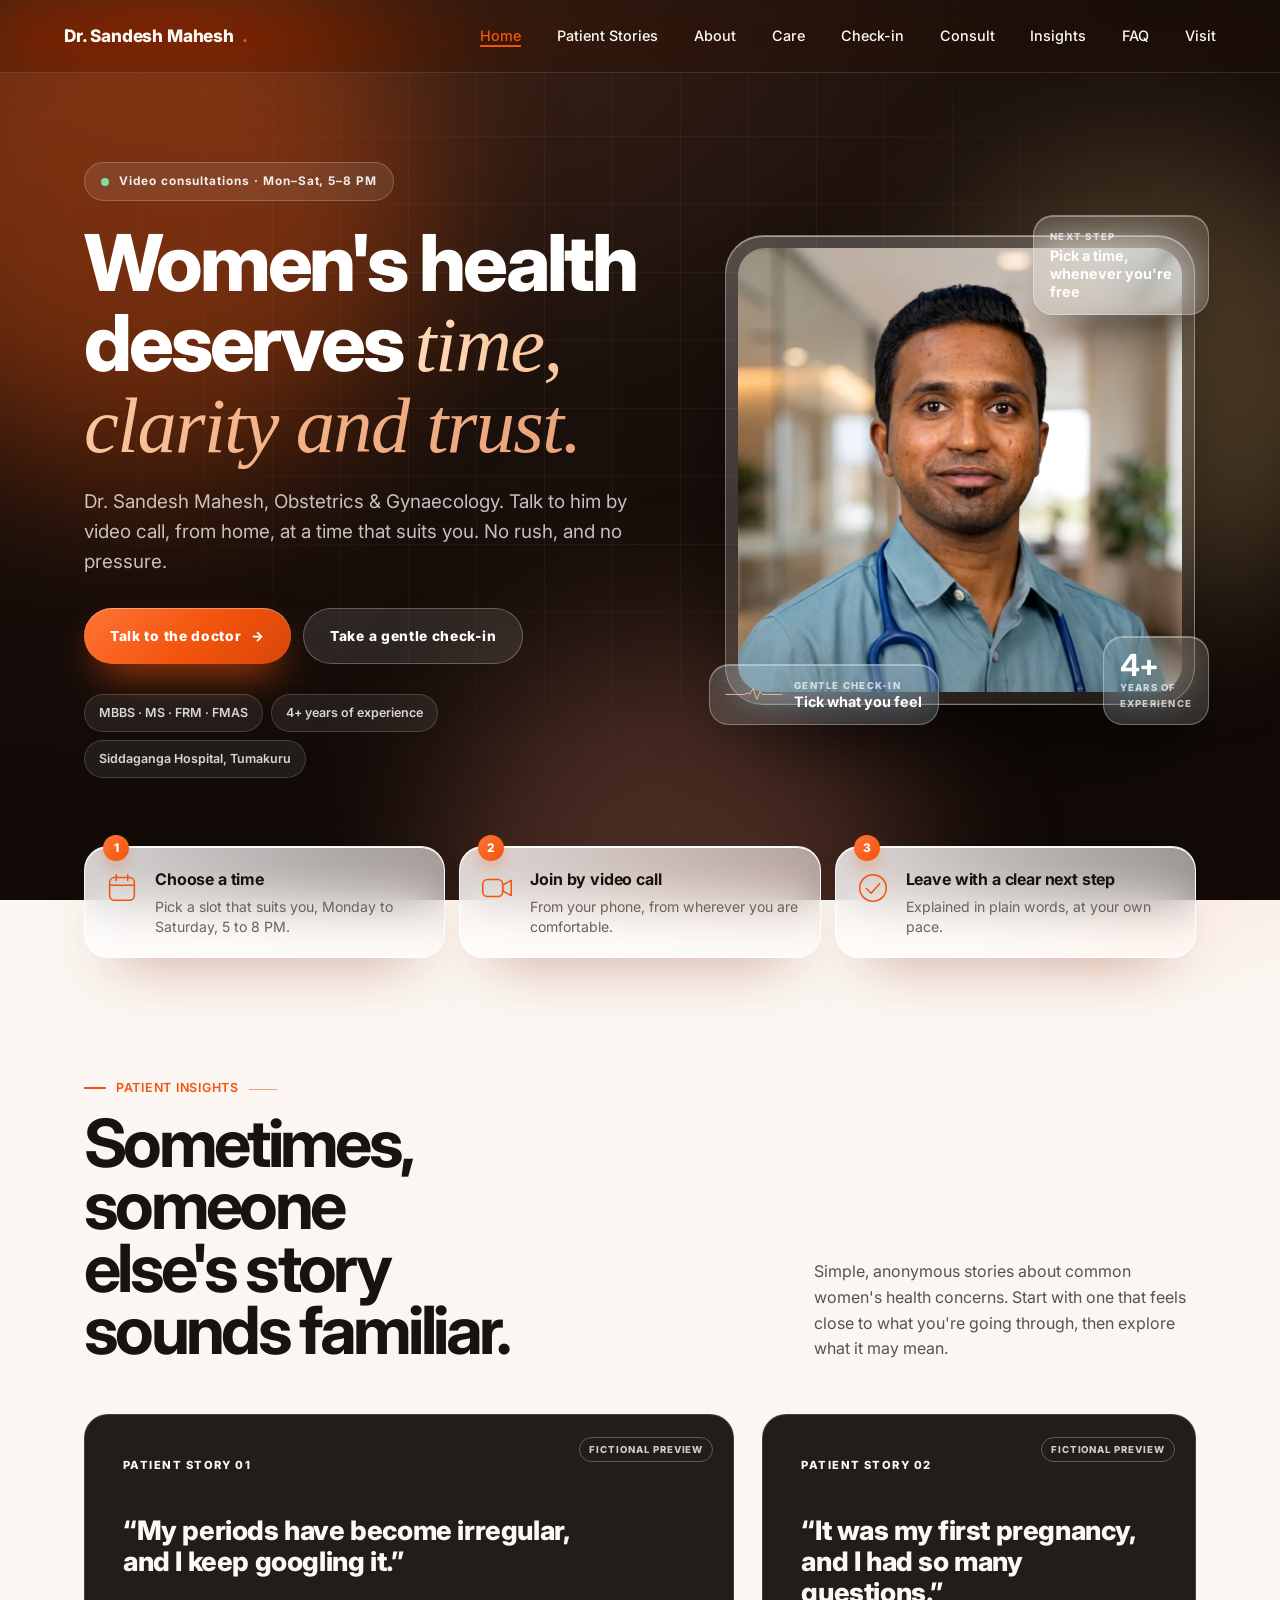
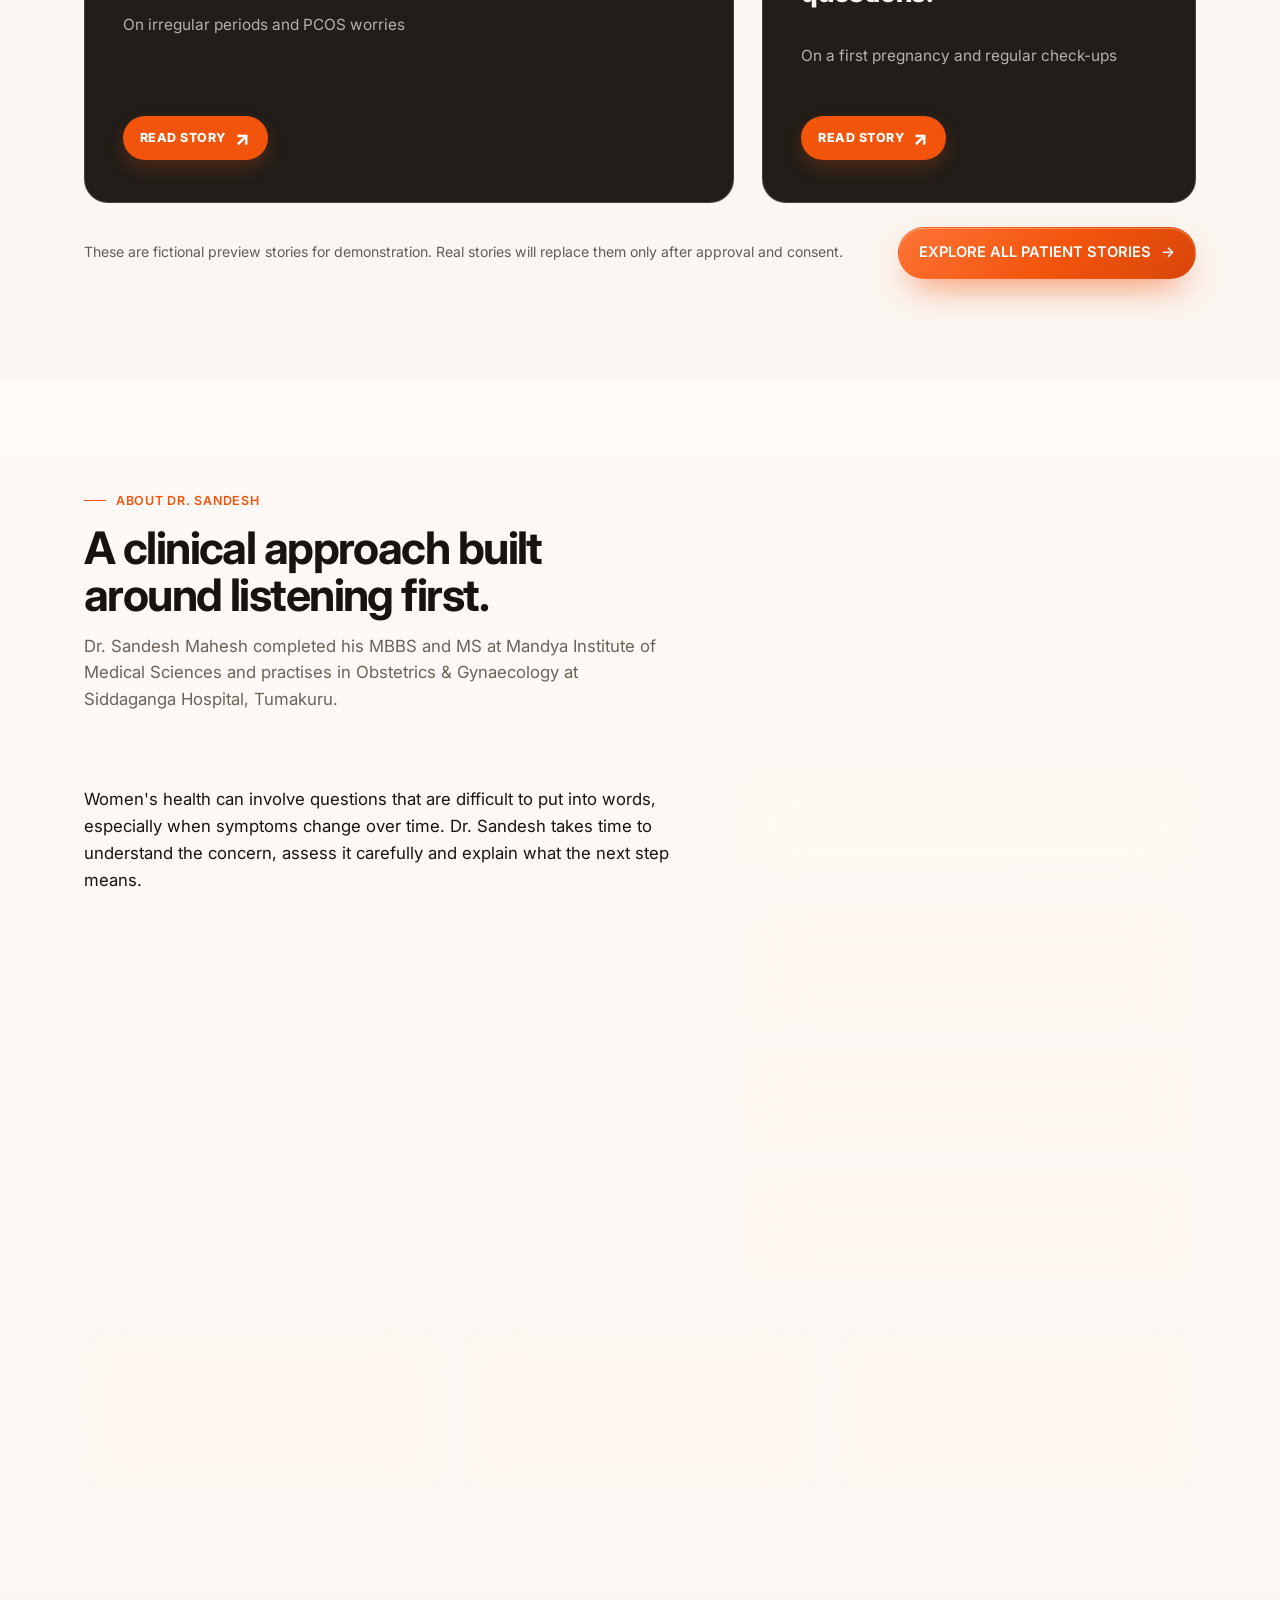
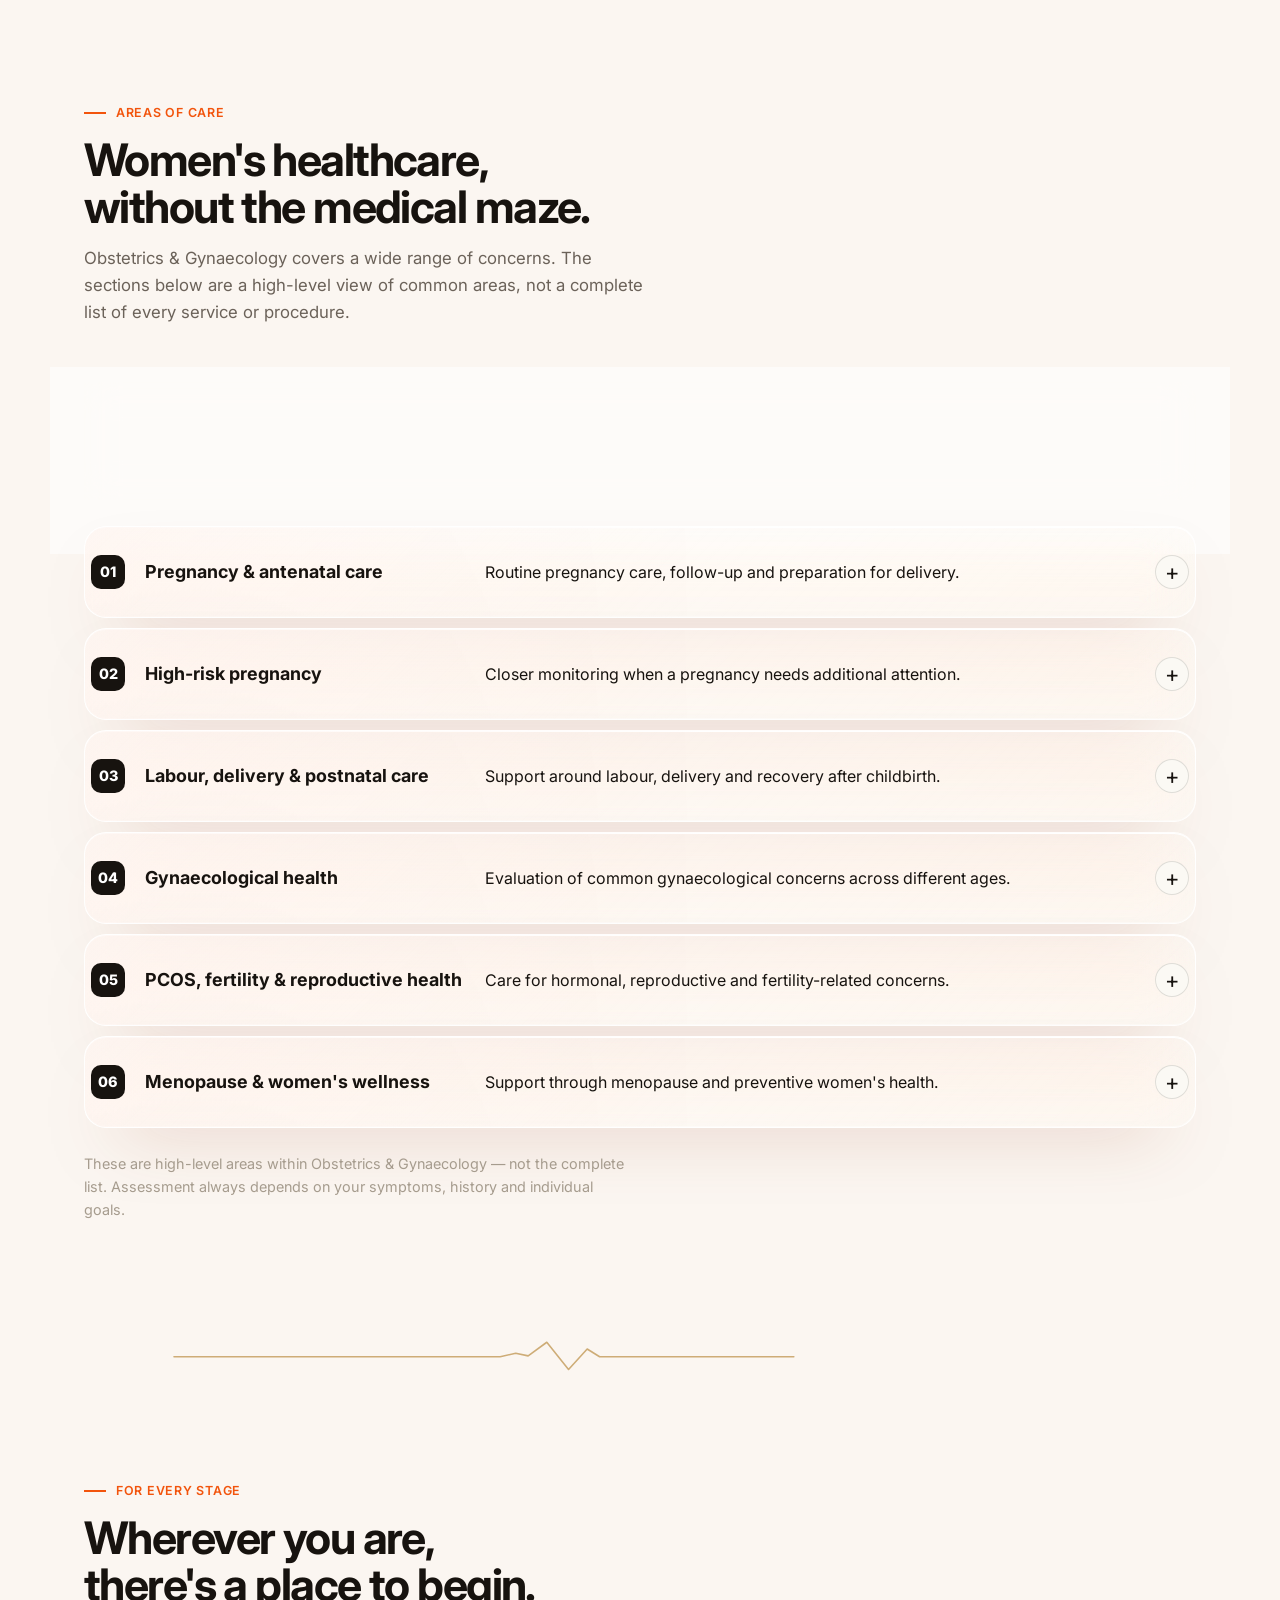
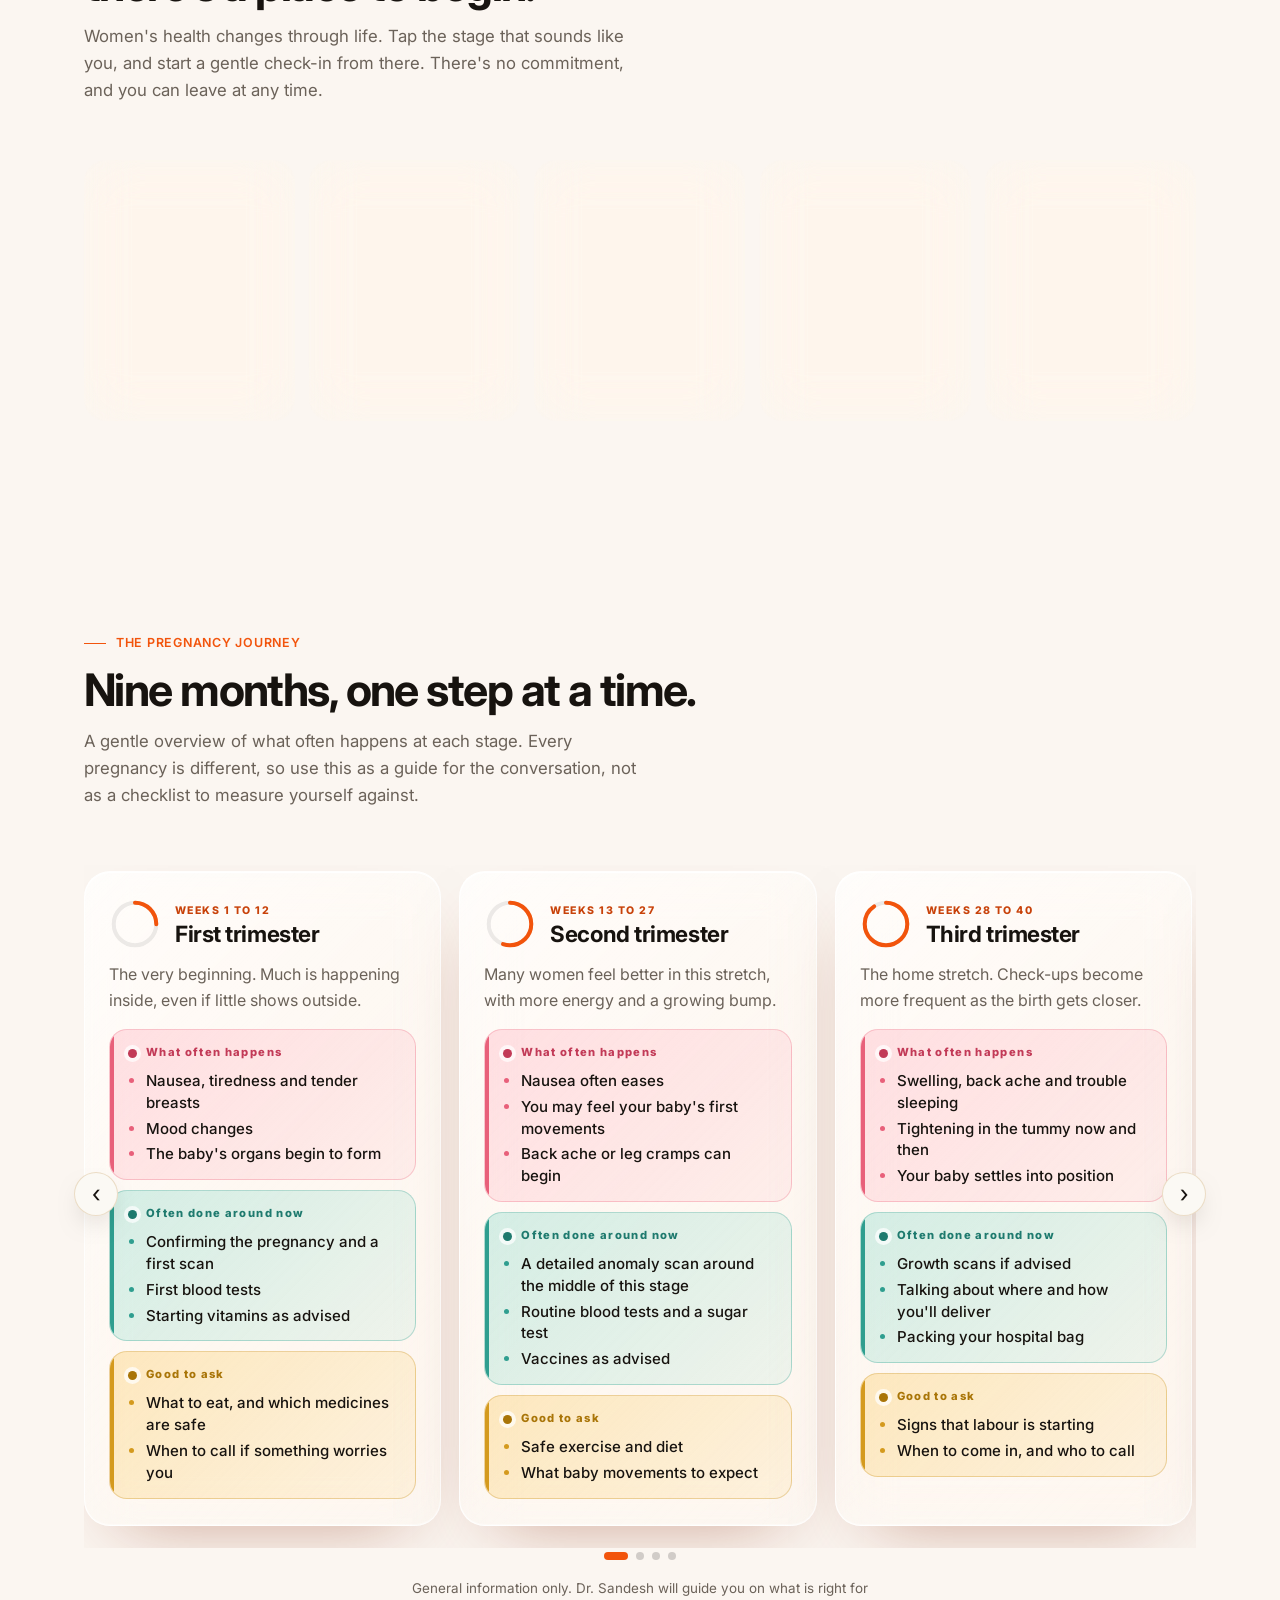
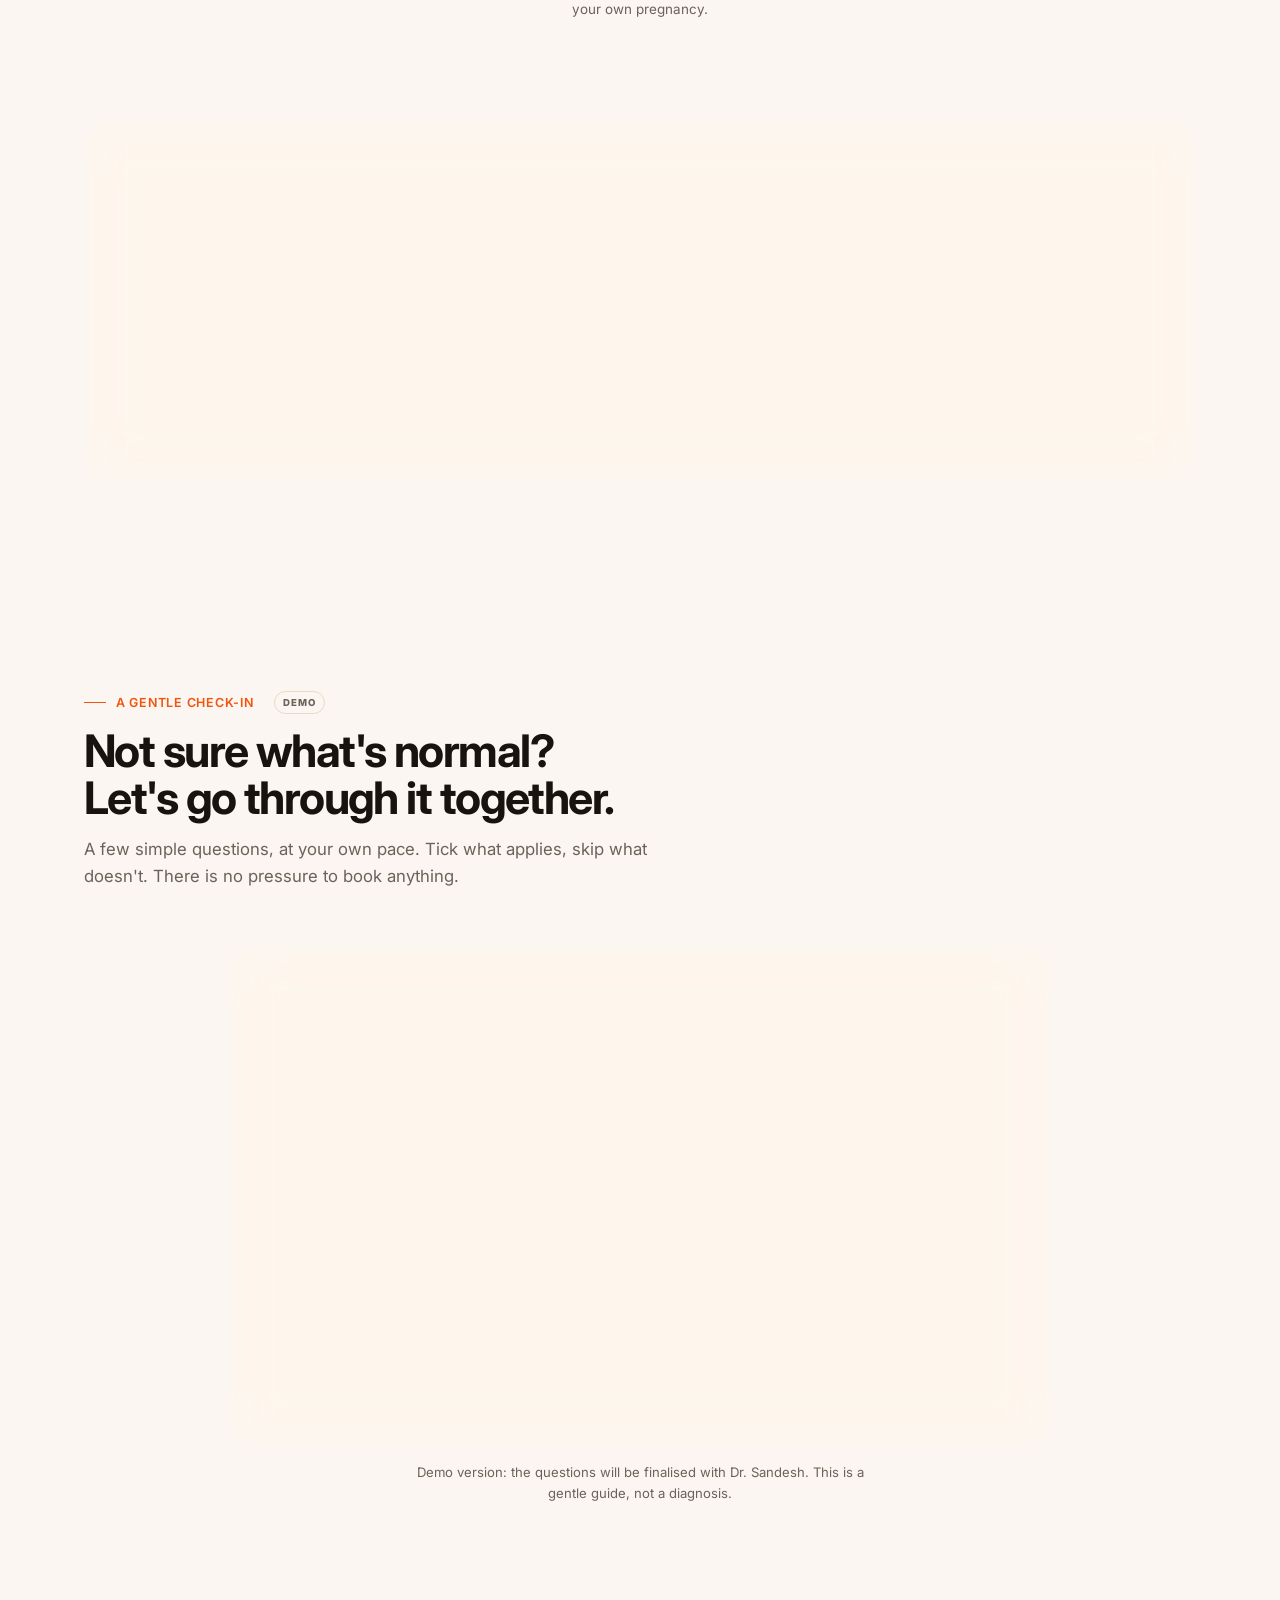
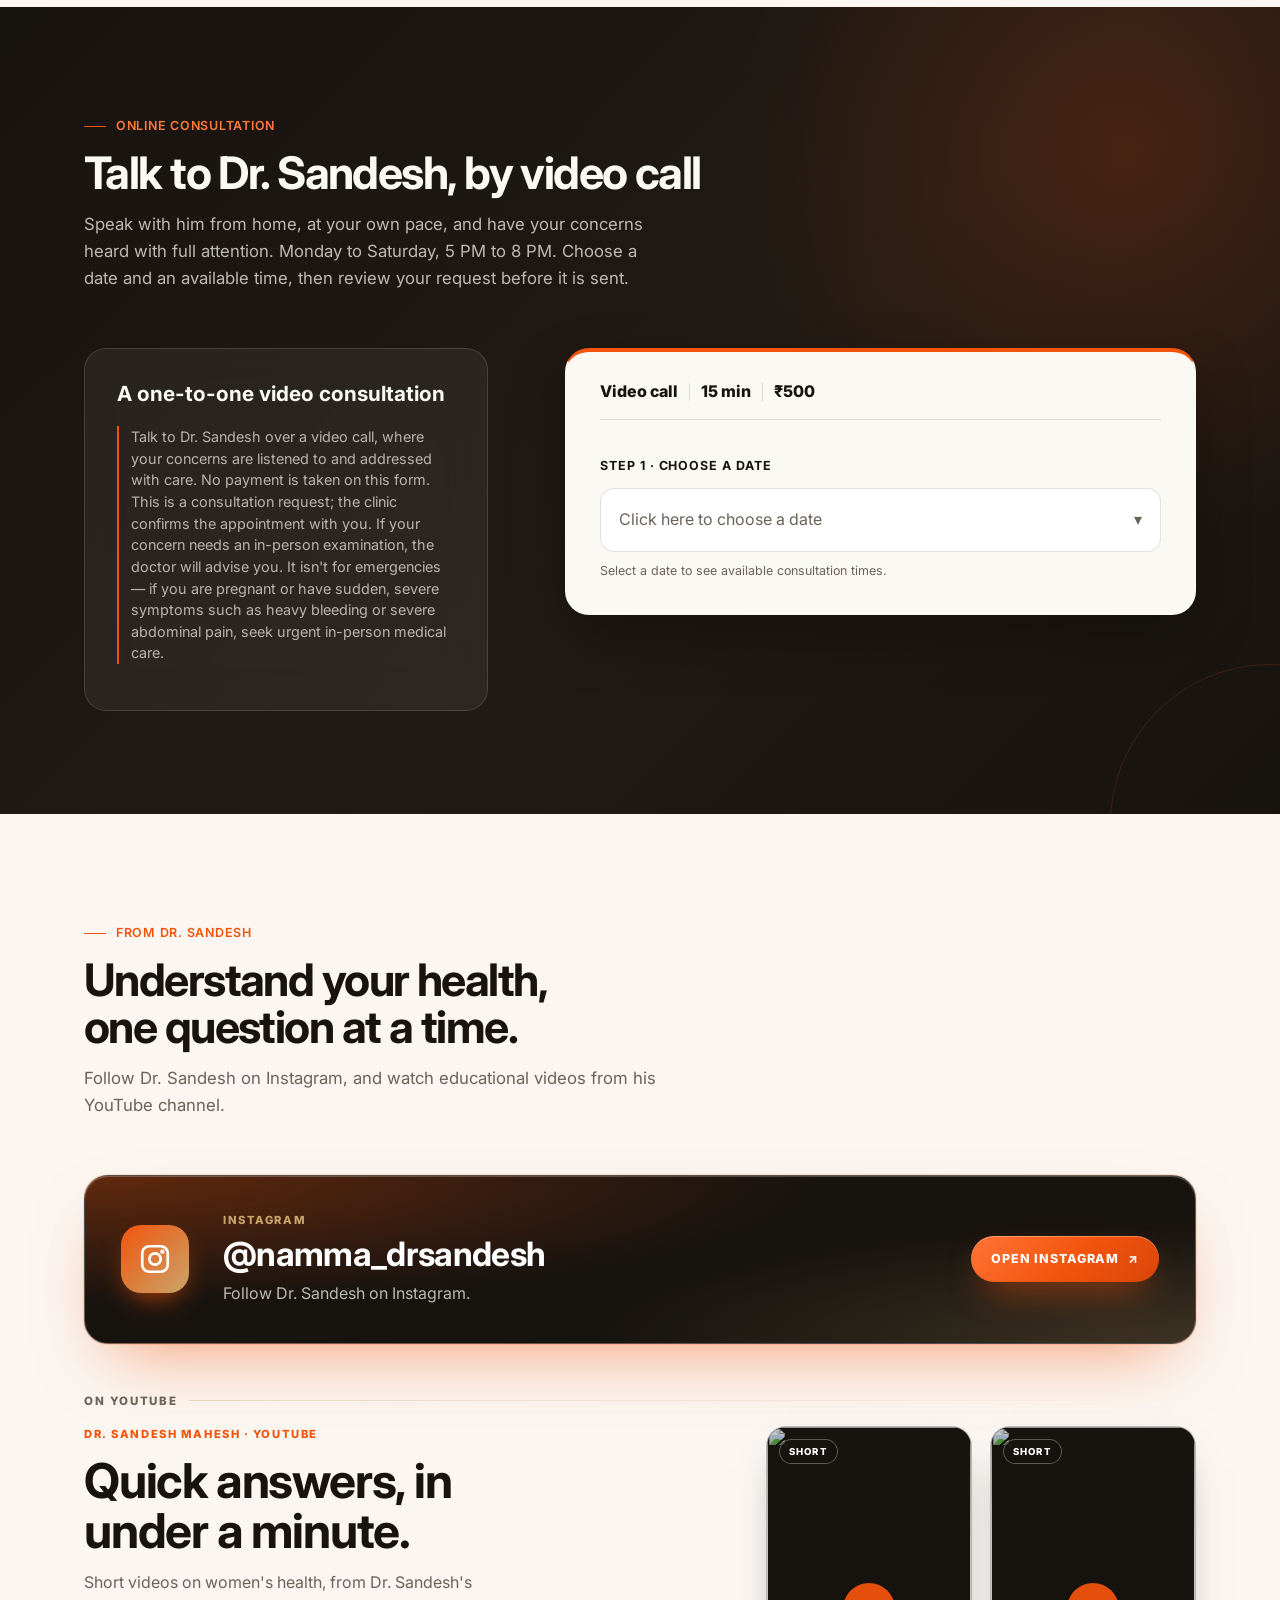
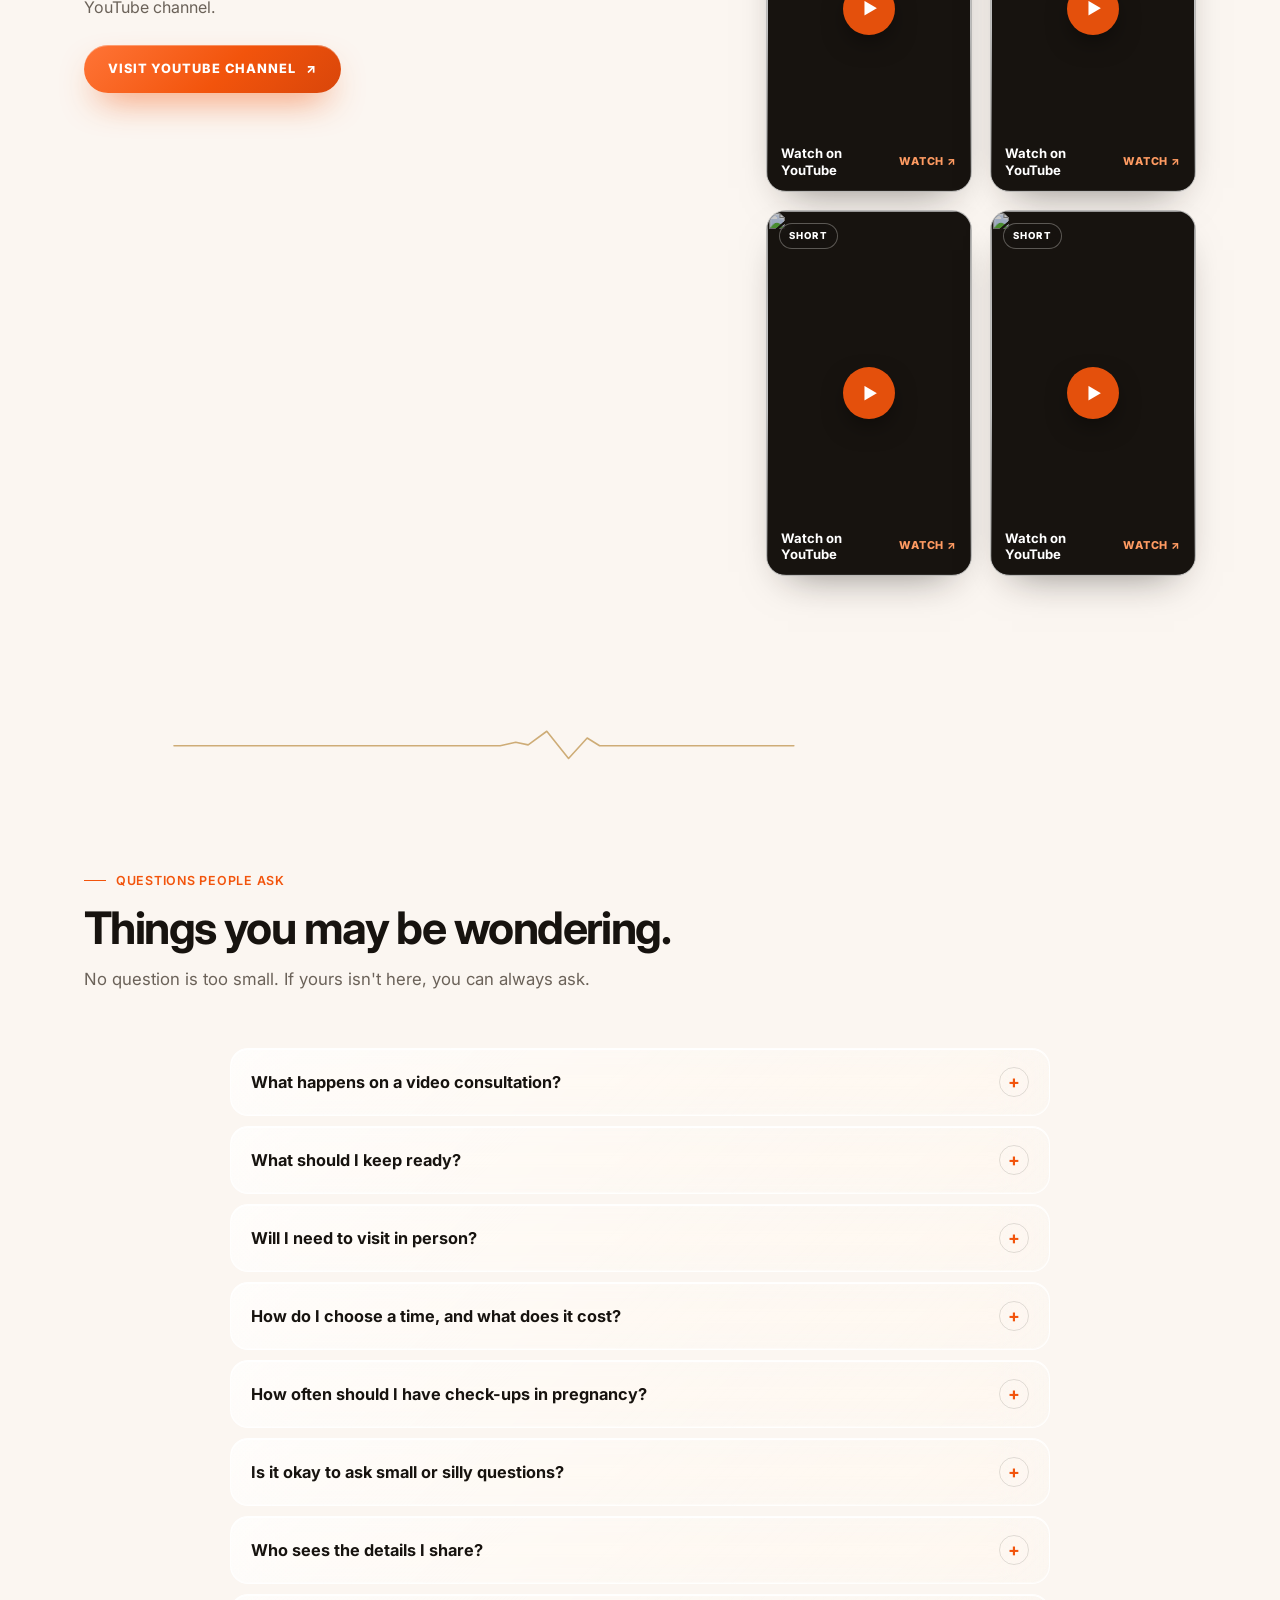
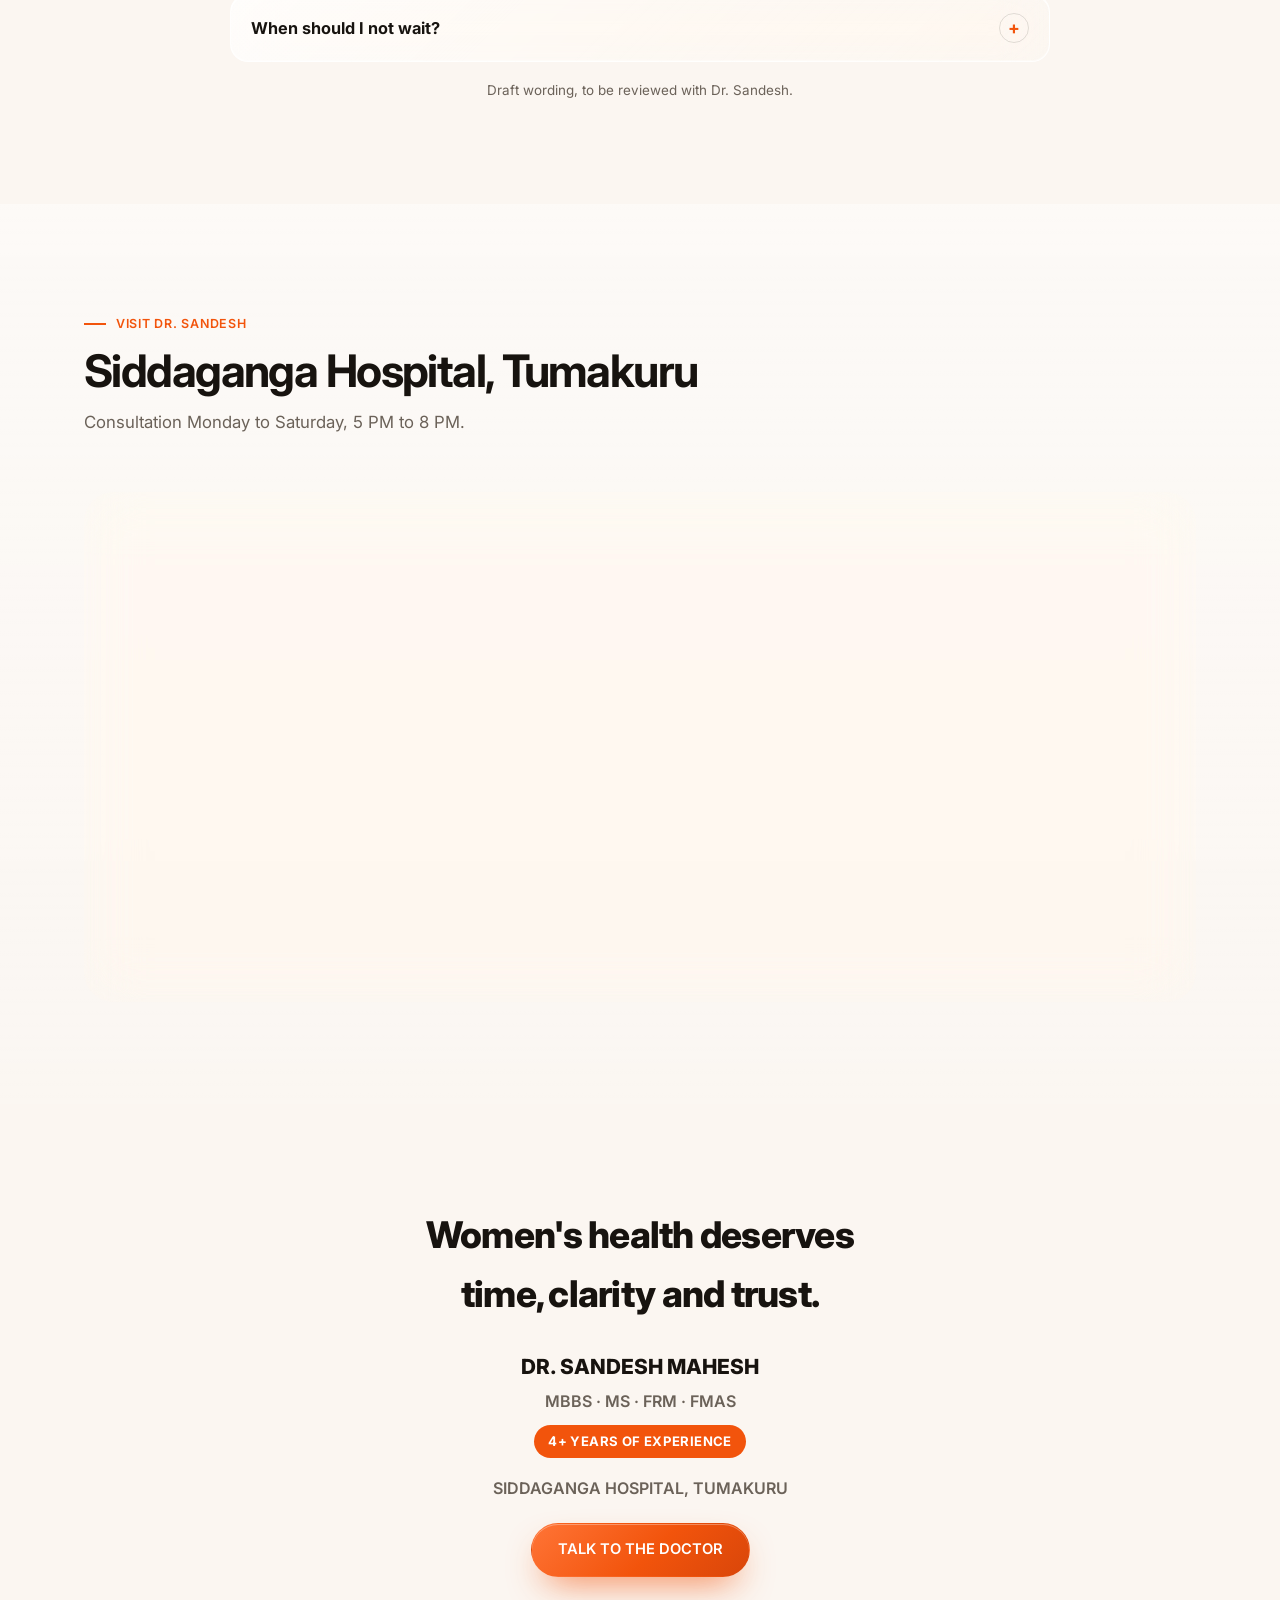
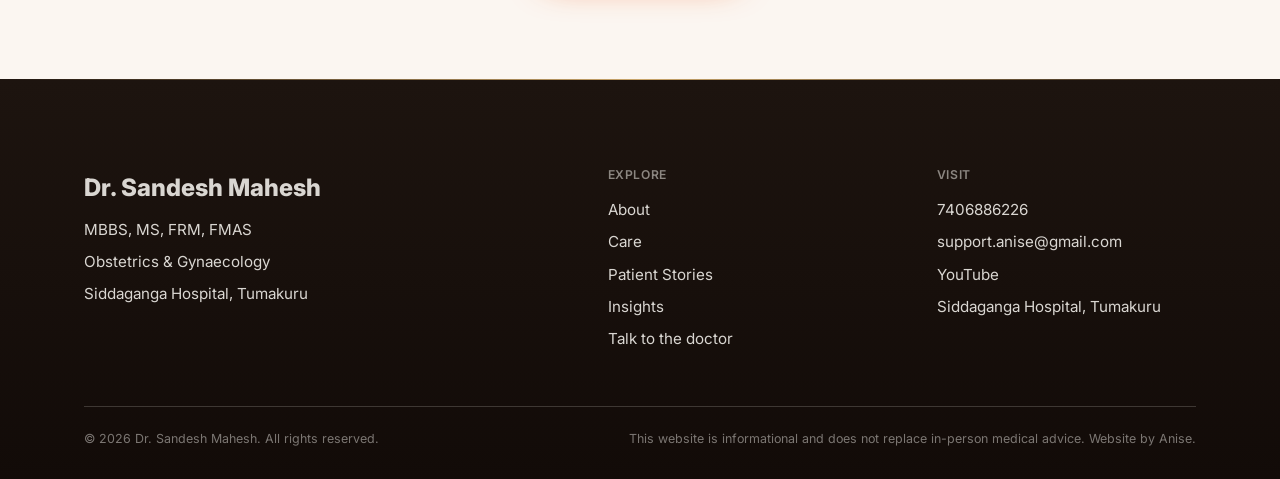
==== index.html @ 792e5ee5 "Add files via upload" ====
<!DOCTYPE html>
<html lang="en">
<head>
<meta charset="UTF-8">
<meta name="viewport" content="width=device-width, initial-scale=1, viewport-fit=cover">
<title>Dr. Sandesh Mahesh — Obstetrics &amp; Gynaecology, Siddaganga Hospital, Tumakuru</title>
<meta name="description" content="Dr. Sandesh Mahesh, MBBS, MS, FRM, FMAS, Obstetrics &amp; Gynaecology. Talk to the doctor by video call. Patient stories, areas of care, and how to request an online consultation.">
<meta name="theme-color" content="#17130F">
<link rel="icon" href="data:,">
<link rel="preconnect" href="https://fonts.googleapis.com">
<link rel="preconnect" href="https://fonts.gstatic.com" crossorigin>
<link href="https://fonts.googleapis.com/css2?family=Inter:wght@400;500;600;700;800&display=swap" rel="stylesheet">
<link rel="stylesheet" href="css/main.css">
<link rel="stylesheet" href="extra-mod/patient-insights.css">
<link rel="stylesheet" href="css/sandesh.css">
<link rel="stylesheet" href="css/checkin.css">
<link rel="stylesheet" href="css/journey.css">
<link rel="stylesheet" href="css/redesign.css">
</head>
<body class="glass">

<nav class="site-nav" id="siteNav">
  <a href="index.html" class="wordmark">Dr. Sandesh Mahesh<span class="dot">.</span></a>
  <ul class="nav-links">
    <li><a href="index.html">Home</a></li>
    <li><a href="#stories">Patient Stories</a></li>
    <li><a href="#about">About</a></li>
    <li><a href="#care">Care</a></li>
    <li><a href="#checkin">Check-in</a></li>
    <li><a href="#consult">Consult</a></li>
    <li><a href="#insights">Insights</a></li>
    <li><a href="#faq">FAQ</a></li>
    <li><a href="#visit">Visit</a></li>
  </ul>
</nav>
<nav class="mobile-nav-row" id="mobileNav" aria-label="Section navigation">
  <a href="index.html" aria-current="page">Home</a>
  <a href="#stories">Patient Stories</a>
  <a href="#about">About</a>
  <a href="#care">Care</a>
  <a href="#checkin">Check-in</a>
  <a href="#consult">Consult</a>
  <a href="#insights">Insights</a>
  <a href="#faq">FAQ</a>
  <a href="#visit">Visit</a>
</nav>

<header class="hero" id="hero">
  <div class="hero-bg" aria-hidden="true"><i class="orb o1"></i><i class="orb o2"></i><i class="orb o3"></i><span class="hero-grid"></span></div>
  <div class="container hero-inner">
    <div class="hero-copy">
      <span class="hero-pill"><i class="live" aria-hidden="true"></i>Video consultations &middot; Mon&ndash;Sat, 5&ndash;8 PM</span>
      <h1>Women's health deserves <em>time, clarity and trust.</em></h1>
      <p class="hero-sub">Dr. Sandesh Mahesh, Obstetrics &amp; Gynaecology. Talk to him by video call, from home, at a time that suits you. No rush, and no pressure.</p>
      <div class="hero-cta">
        <a class="hbtn hbtn-solid" href="#consult">Talk to the doctor <span aria-hidden="true">&rarr;</span></a>
        <a class="hbtn hbtn-glass" href="#checkin">Take a gentle check-in</a>
      </div>
      <ul class="hero-chips" aria-label="Credentials">
        <li>MBBS &middot; MS &middot; FRM &middot; FMAS</li>
        <li>4+ years of experience</li>
        <li>Siddaganga Hospital, Tumakuru</li>
      </ul>
    </div>
    <div class="hero-visual">
      
      <div class="hero-arch-wrap"><div class="hero-arch"><img src="assets/doctor/dr-sandesh.webp" data-doctor-photo alt="Dr. Sandesh Mahesh, MBBS, MS, FRM, FMAS"></div></div>
      <div class="gcard gc-a"><svg viewBox="0 0 120 30" aria-hidden="true"><path pathLength="1" d="M0 16H40l6-3 5 2 7-12 8 24 7-17 5 6H120"/></svg><div><small>GENTLE CHECK-IN</small><strong>Tick what you feel</strong></div></div>
      <div class="gcard gc-b"><small>NEXT STEP</small><strong>Pick a time, whenever you're free</strong></div>
      <div class="gcard gc-c"><strong>4+</strong><small>YEARS OF<br>EXPERIENCE</small></div>
    </div>
  </div>
</header>


<section class="steps-strip" aria-label="How a video consultation works">
  <div class="container">
    <ol class="steps-grid">
      <li class="step reveal"><span class="step-n">1</span><svg viewBox="0 0 40 40" class="step-ico" aria-hidden="true"><rect x="7" y="9" width="26" height="24" rx="5"/><path d="M7 17h26M14 6v6M26 6v6"/></svg><div><strong>Choose a time</strong><span>Pick a slot that suits you, Monday to Saturday, 5 to 8 PM.</span></div></li>
      <li class="step reveal"><span class="step-n">2</span><svg viewBox="0 0 40 40" class="step-ico" aria-hidden="true"><rect x="5" y="11" width="21" height="18" rx="5"/><path d="M26 17l9-5v16l-9-5z"/></svg><div><strong>Join by video call</strong><span>From your phone, from wherever you are comfortable.</span></div></li>
      <li class="step reveal"><span class="step-n">3</span><svg viewBox="0 0 40 40" class="step-ico" aria-hidden="true"><circle cx="20" cy="20" r="14"/><path d="M13 20.5l5 5 9-10"/></svg><div><strong>Leave with a clear next step</strong><span>Explained in plain words, at your own pace.</span></div></li>
    </ol>
  </div>
</section>

<!-- ============================================================
     PATIENT STORIES — primary website focus
     ============================================================ -->
<section class="section-pad section-stories-focus" id="stories">
  <div class="container">
    <div class="stories-focus-head reveal">
      <div>
        <span class="eyebrow">PATIENT STORIES</span>
        <h2>Sometimes, someone else's story sounds familiar.</h2>
      </div>
      <p>Simple, anonymous stories about common women's health concerns. Start with one that feels close to what you're going through, then explore what it may mean.</p>
    </div>

    <a class="stories-conversation-doorway reveal" href="stories.html" aria-label="Step into the Patient Insights conversation">
      <div class="stories-conversation-copy">
        <span class="stories-conversation-kicker">PATIENT INSIGHTS</span>
        <strong>STEP INTO THE CONVERSATION</strong>
        <p>Read one patient's experience as a conversation, not just a summary. Follow the questions, the answers, and the moment when the story starts to make sense.</p>
      </div>
      <span class="stories-conversation-action">OPEN PATIENT INSIGHTS <span aria-hidden="true">↗</span></span>
    </a>

    <div class="story-cards story-cards-focus reveal" id="homeStoryCards">
      <a class="story-card story-card-primary" href="stories.html?story=demo-1-pcos-and-irregular-periods" aria-label="Read patient story: irregular periods and PCOS worries">
        <span class="story-kicker">PATIENT STORY 01</span><span class="story-tag">FICTIONAL PREVIEW</span>
        <p class="quote">&ldquo;My periods have become irregular, and I keep googling it.&rdquo;</p>
        <p class="desc">An imaginary patient, months of late periods, and a late-night search that made it all feel bigger.</p>
        <span class="story-cta">READ STORY <span class="arrow">↗</span></span>
      </a>

      <a class="story-card story-card-secondary" href="stories.html?story=demo-2-first-pregnancy-antenatal-care" aria-label="Read patient story: first pregnancy and antenatal care">
        <span class="story-kicker">PATIENT STORY 02</span><span class="story-tag">FICTIONAL PREVIEW</span>
        <p class="quote">&ldquo;It was my first pregnancy, and I had so many questions.&rdquo;</p>
        <p class="desc">An imaginary first-time mother, a head full of questions, and how regular check-ups helped.</p>
        <span class="story-cta">READ STORY <span class="arrow">↗</span></span>
      </a>
    </div>

    <div class="stories-focus-footer reveal">
      <span id="homeStoriesNote">These are fictional preview stories for demonstration. Real stories will replace them only after approval and consent.</span>
      <a class="btn btn-primary" href="stories.html">EXPLORE ALL PATIENT STORIES <span aria-hidden="true">→</span></a>
    </div>
  </div>
</section>

<section class="section-pad section-stone" id="about">
  <div class="container">
    <div class="section-head reveal">
      <span class="eyebrow">ABOUT DR. SANDESH</span>
      <h2>A clinical approach built around listening first.</h2>
      <p>Dr. Sandesh Mahesh completed his MBBS and MS at Mandya Institute of Medical Sciences and practises in Obstetrics &amp; Gynaecology at Siddaganga Hospital, Tumakuru.</p>
    </div>
    <div class="about-grid reveal">
      <div style="max-width:620px;">
        <p style="font-size:1.05rem;">Women's health can involve questions that are difficult to put into words, especially when symptoms change over time. Dr. Sandesh takes time to understand the concern, assess it carefully and explain what the next step means.</p>
      </div>
      <div class="about-credentials">
        <div><span>QUALIFICATIONS</span><strong>MBBS · MS · FRM · FMAS</strong><small>MBBS and MS — Mandya Institute of Medical Sciences</small></div>
        <div><span>SPECIALITY</span><strong>Obstetrics &amp; Gynaecology</strong><small>Care across pregnancy, gynaecological and reproductive health concerns.</small></div>
        <div><span>CURRENT AFFILIATION</span><strong>Siddaganga Hospital, Tumakuru</strong><small>Consultation Monday–Saturday, 5 PM–8 PM.</small></div>
        <div><span>EXPERIENCE</span><strong>4+ years</strong><small>As currently stated in the supplied website content.</small></div>
      </div>
    </div>
    <div class="approach-row reveal">
      <div class="approach"><svg viewBox="0 0 40 40" aria-hidden="true"><path d="M20 33S7 25 7 15a7 7 0 0 1 13-3.5A7 7 0 0 1 33 15c0 10-13 18-13 18z"/></svg><strong>Listens carefully</strong><span>Time to say what is on your mind.</span></div>
      <div class="approach"><svg viewBox="0 0 40 40" aria-hidden="true"><circle cx="18" cy="18" r="10"/><path d="M26 26l8 8"/></svg><strong>Understands the concern</strong><span>Looks at the whole picture, not just one symptom.</span></div>
      <div class="approach"><svg viewBox="0 0 40 40" aria-hidden="true"><path d="M8 20h22M22 11l9 9-9 9"/></svg><strong>Explains the next step</strong><span>Clearly, so you know what happens next.</span></div>
    </div>
  </div>
</section>

<section class="section-pad" id="care">
  <div class="container">
    <div class="section-head reveal">
      <span class="eyebrow">AREAS OF CARE</span>
      <h2>Women's healthcare, without the medical maze.</h2>
      <p>Obstetrics &amp; Gynaecology covers a wide range of concerns. The sections below are a high-level view of common areas, not a complete list of every service or procedure.</p>
    </div>
    <div class="care-category-note reveal">
      <span>INDIVIDUAL CARE</span>
      <p>The care provided depends on each woman's symptoms, history and clinical assessment. If you're unsure whether your concern fits, you can still get in touch.</p>
    </div>
    <div class="care-accordion reveal" id="careAccordion">
      <div class="care-item"><button class="care-item-head" type="button" aria-expanded="false"><span class="n">01</span><span class="care-item-title">Pregnancy &amp; antenatal care</span><span class="care-item-desc">Routine pregnancy care, follow-up and preparation for delivery.</span><span class="care-item-icon">+</span></button><div class="care-item-body"><div class="care-item-body-inner"><ul><li>Routine antenatal care</li><li>Follow-up through pregnancy</li><li>Preparation for delivery</li></ul><div class="care-related"><div class="label">Related patient insight</div><a href="stories.html?story=demo-2-first-pregnancy-antenatal-care">&ldquo;It was my first pregnancy, and I had so many questions.&rdquo; &rarr;</a></div></div></div></div>
      <div class="care-item"><button class="care-item-head" type="button" aria-expanded="false"><span class="n">02</span><span class="care-item-title">High-risk pregnancy</span><span class="care-item-desc">Closer monitoring when a pregnancy needs additional attention.</span><span class="care-item-icon">+</span></button><div class="care-item-body"><div class="care-item-body-inner"><ul><li>Closer monitoring</li><li>Assessment according to the clinical situation</li><li>Care within hospital resources</li></ul></div></div></div>
      <div class="care-item"><button class="care-item-head" type="button" aria-expanded="false"><span class="n">03</span><span class="care-item-title">Labour, delivery &amp; postnatal care</span><span class="care-item-desc">Support around labour, delivery and recovery after childbirth.</span><span class="care-item-icon">+</span></button><div class="care-item-body"><div class="care-item-body-inner"><ul><li>Care before, during and after delivery</li><li>Decisions based on maternal and fetal wellbeing</li><li>Recovery after childbirth</li></ul></div></div></div>
      <div class="care-item"><button class="care-item-head" type="button" aria-expanded="false"><span class="n">04</span><span class="care-item-title">Gynaecological health</span><span class="care-item-desc">Evaluation of common gynaecological concerns across different ages.</span><span class="care-item-icon">+</span></button><div class="care-item-body"><div class="care-item-body-inner"><ul><li>Menstrual concerns</li><li>Pelvic symptoms</li><li>Other gynaecological conditions that need clinical assessment</li></ul></div></div></div>
      <div class="care-item"><button class="care-item-head" type="button" aria-expanded="false"><span class="n">05</span><span class="care-item-title">PCOS, fertility &amp; reproductive health</span><span class="care-item-desc">Care for hormonal, reproductive and fertility-related concerns.</span><span class="care-item-icon">+</span></button><div class="care-item-body"><div class="care-item-body-inner"><ul><li>PCOS</li><li>Fertility-related concerns</li><li>Hormonal and reproductive health</li></ul><div class="care-related"><div class="label">Related patient insight</div><a href="stories.html?story=demo-1-pcos-and-irregular-periods">&ldquo;My periods have become irregular, and I keep googling it.&rdquo; &rarr;</a></div></div></div></div>
      <div class="care-item"><button class="care-item-head" type="button" aria-expanded="false"><span class="n">06</span><span class="care-item-title">Menopause &amp; women's wellness</span><span class="care-item-desc">Support through menopause and preventive women's health.</span><span class="care-item-icon">+</span></button><div class="care-item-body"><div class="care-item-body-inner"><ul><li>Menopausal symptoms</li><li>Preventive women's health</li><li>Age-appropriate women's health concerns</li></ul></div></div></div>
    </div>
    <p class="care-footnote reveal">These are high-level areas within Obstetrics &amp; Gynaecology — not the complete list. Assessment always depends on your symptoms, history and individual goals.</p>
  </div>
</section>

<div class="heartbeat" aria-hidden="true"><svg viewBox="0 0 600 40" preserveAspectRatio="none"><path pathLength="1" d="M0 22H210l10-4 8 3 12-16 14 32 12-24 8 9H600"/></svg></div>
<section class="section-pad section-lifestage" id="stages">
  <div class="container">
    <div class="section-head reveal"><span class="eyebrow">FOR EVERY STAGE</span><h2>Wherever you are, there's a place to begin.</h2><p>Women's health changes through life. Tap the stage that sounds like you, and start a gentle check-in from there. There's no commitment, and you can leave at any time.</p></div>
    <div class="lifestage-grid reveal">
      <button type="button" class="lifestage-card" data-stage="periods_other"><svg viewBox="0 0 40 40" class="lc-ico" aria-hidden="true"><path d="M20 5c6 8 10 13 10 19a10 10 0 0 1-20 0c0-6 4-11 10-19z"/></svg><strong>Periods &amp; cycles</strong><span>Irregular, painful or heavy, or just wondering what's normal.</span><em>Start here →</em></button>
      <button type="button" class="lifestage-card" data-stage="planning"><svg viewBox="0 0 40 40" class="lc-ico" aria-hidden="true"><path d="M20 34V18"/><path d="M20 22c-8 0-11-5-11-10 7 0 11 3 11 10z"/><path d="M20 18c0-6 4-10 11-10 0 7-4 10-11 10z"/></svg><strong>Planning a baby</strong><span>Getting ready, or trying for a while.</span><em>Start here →</em></button>
      <button type="button" class="lifestage-card" data-stage="pregnancy"><svg viewBox="0 0 40 40" class="lc-ico" aria-hidden="true"><path d="M20 33S7 25 7 15a7 7 0 0 1 13-3.5A7 7 0 0 1 33 15c0 10-13 18-13 18z"/></svg><strong>Pregnancy</strong><span>From the first weeks to the last.</span><em>Start here →</em></button>
      <button type="button" class="lifestage-card" data-stage="after_birth"><svg viewBox="0 0 40 40" class="lc-ico" aria-hidden="true"><circle cx="20" cy="21" r="13"/><circle cx="15.5" cy="19" r=".9" fill="currentColor"/><circle cx="24.5" cy="19" r=".9" fill="currentColor"/><path d="M15.5 25.5c3 3 6 3 9 0"/><path d="M18 8c1.5-3 5-3 6 0"/></svg><strong>After the baby</strong><span>Recovery, feeding, sleep and how you're feeling.</span><em>Start here →</em></button>
      <button type="button" class="lifestage-card" data-stage="periods_other"><svg viewBox="0 0 40 40" class="lc-ico" aria-hidden="true"><circle cx="20" cy="20" r="6"/><path d="M20 5v5M20 30v5M5 20h5M30 20h5M9.5 9.5l3.5 3.5M27 27l3.5 3.5M30.5 9.5L27 13M13 27l-3.5 3.5"/></svg><strong>Menopause &amp; beyond</strong><span>Hot flushes, sleep, mood and changes at this stage.</span><em>Start here →</em></button>
    </div>
  </div>
</section>

<section class="section-pad section-journey" id="journey">
  <div class="container">
    <div class="section-head reveal"><span class="eyebrow">THE PREGNANCY JOURNEY</span><h2>Nine months, one step at a time.</h2><p>A gentle overview of what often happens at each stage. Every pregnancy is different, so use this as a guide for the conversation, not as a checklist to measure yourself against.</p></div>
    <div class="journey-wrap reveal">
      <button type="button" class="journey-arrow journey-prev" aria-label="Previous stage">‹</button>
      <div class="journey-track" id="journeyTrack" tabindex="0" aria-label="Pregnancy stages, swipe sideways">
        <article class="journey-card"><div class="jc-top"><svg viewBox="0 0 44 44" class="jc-ring" aria-hidden="true"><circle cx="22" cy="22" r="18" class="jc-ring-bg"/><circle cx="22" cy="22" r="18" class="jc-ring-fg" style="--p:25"/></svg><div><small>WEEKS 1 TO 12</small><h3>First trimester</h3></div></div>
          <p class="jc-lead">The very beginning. Much is happening inside, even if little shows outside.</p>
          <div class="jc-block jc-happens"><b>What often happens</b><ul><li>Nausea, tiredness and tender breasts</li><li>Mood changes</li><li>The baby's organs begin to form</li></ul></div>
          <div class="jc-block jc-done"><b>Often done around now</b><ul><li>Confirming the pregnancy and a first scan</li><li>First blood tests</li><li>Starting vitamins as advised</li></ul></div>
          <div class="jc-block jc-ask"><b>Good to ask</b><ul><li>What to eat, and which medicines are safe</li><li>When to call if something worries you</li></ul></div></article>
        <article class="journey-card"><div class="jc-top"><svg viewBox="0 0 44 44" class="jc-ring" aria-hidden="true"><circle cx="22" cy="22" r="18" class="jc-ring-bg"/><circle cx="22" cy="22" r="18" class="jc-ring-fg" style="--p:55"/></svg><div><small>WEEKS 13 TO 27</small><h3>Second trimester</h3></div></div>
          <p class="jc-lead">Many women feel better in this stretch, with more energy and a growing bump.</p>
          <div class="jc-block jc-happens"><b>What often happens</b><ul><li>Nausea often eases</li><li>You may feel your baby's first movements</li><li>Back ache or leg cramps can begin</li></ul></div>
          <div class="jc-block jc-done"><b>Often done around now</b><ul><li>A detailed anomaly scan around the middle of this stage</li><li>Routine blood tests and a sugar test</li><li>Vaccines as advised</li></ul></div>
          <div class="jc-block jc-ask"><b>Good to ask</b><ul><li>Safe exercise and diet</li><li>What baby movements to expect</li></ul></div></article>
        <article class="journey-card"><div class="jc-top"><svg viewBox="0 0 44 44" class="jc-ring" aria-hidden="true"><circle cx="22" cy="22" r="18" class="jc-ring-bg"/><circle cx="22" cy="22" r="18" class="jc-ring-fg" style="--p:90"/></svg><div><small>WEEKS 28 TO 40</small><h3>Third trimester</h3></div></div>
          <p class="jc-lead">The home stretch. Check-ups become more frequent as the birth gets closer.</p>
          <div class="jc-block jc-happens"><b>What often happens</b><ul><li>Swelling, back ache and trouble sleeping</li><li>Tightening in the tummy now and then</li><li>Your baby settles into position</li></ul></div>
          <div class="jc-block jc-done"><b>Often done around now</b><ul><li>Growth scans if advised</li><li>Talking about where and how you'll deliver</li><li>Packing your hospital bag</li></ul></div>
          <div class="jc-block jc-ask"><b>Good to ask</b><ul><li>Signs that labour is starting</li><li>When to come in, and who to call</li></ul></div></article>
        <article class="journey-card"><div class="jc-top"><svg viewBox="0 0 44 44" class="jc-ring" aria-hidden="true"><circle cx="22" cy="22" r="18" class="jc-ring-bg"/><circle cx="22" cy="22" r="18" class="jc-ring-fg" style="--p:100"/></svg><div><small>THE FIRST WEEKS</small><h3>After the birth</h3></div></div>
          <p class="jc-lead">A tender time of recovery, feeding and very little sleep. Looking after you matters too.</p>
          <div class="jc-block jc-happens"><b>What often happens</b><ul><li>Tiredness and gradual healing</li><li>Feeding takes practice</li><li>Mood can swing, and that is common</li></ul></div>
          <div class="jc-block jc-done"><b>Often done around now</b><ul><li>A check-up for you in the first weeks</li><li>Baby's own check-ups and vaccines</li></ul></div>
          <div class="jc-block jc-ask"><b>Good to ask</b><ul><li>Feeding, rest and recovery</li><li>How you're feeling, in yourself</li></ul></div></article>
      </div>
      <button type="button" class="journey-arrow journey-next" aria-label="Next stage">›</button>
    </div>
    <div class="journey-dots" id="journeyDots" aria-hidden="true"></div>
    <p class="journey-foot reveal">General information only. Dr. Sandesh will guide you on what is right for your own pregnancy.</p>
  </div>
</section>

<section class="section-pad section-duedate" id="duedate">
  <div class="container">
    <div class="duedate-card reveal">
      <div class="duedate-copy"><span class="eyebrow">DUE DATE CALCULATOR</span><h2>When might your baby arrive?</h2><p>Enter the first day of your last period for a gentle estimate. It is only an estimate, and a scan will confirm your dates.</p></div>
      <form class="duedate-form" id="duedateForm" novalidate>
        <label>First day of your last period<input id="ddLmp" type="date"></label>
        <label>Usual length of your cycle<select id="ddCycle"><option value="26">26 days</option><option value="27">27 days</option><option value="28" selected>28 days (most common)</option><option value="29">29 days</option><option value="30">30 days</option><option value="32">32 days</option><option value="35">35 days</option></select></label>
        <button type="submit" class="dd-btn">Work out my date</button>
        <div class="dd-result" id="ddResult" aria-live="polite"></div>
      </form>
    </div>
  </div>
</section>

<section class="section-pad section-checkin" id="checkin">
  <div class="container">
    <div class="section-head reveal"><span class="eyebrow">A GENTLE CHECK-IN <span class="ci-demo">DEMO</span></span><h2>Not sure what's normal? Let's go through it together.</h2><p>A few simple questions, at your own pace. Tick what applies, skip what doesn't. There is no pressure to book anything.</p></div>
    <div class="ci-card reveal" id="checkinApp"></div>
    <p class="ci-foot">Demo version: the questions will be finalised with Dr. Sandesh. This is a gentle guide, not a diagnosis.</p>
  </div>
</section>

<section class="section-pad section-stone" id="consult">
  <div class="container">
    <div class="section-head reveal"><span class="eyebrow">ONLINE CONSULTATION</span><h2>Talk to Dr. Sandesh, by video call</h2><p>Speak with him from home, at your own pace, and have your concerns heard with full attention. Monday to Saturday, 5 PM to 8 PM. Choose a date and an available time, then review your request before it is sent.</p></div>
    <div class="consult-panel reveal"><div class="booking-widget-wrap"><div class="booking-meta" aria-label="Consultation fee and duration"><span>Video call</span><i></i><span>15 min</span><i></i><span>&#8377;500</span></div><div class="booking-widget" id="bookingWidget"></div></div><div class="consult-summary"><div class="consult-summary-row">A one-to-one video consultation</div><p class="consult-note">Talk to Dr. Sandesh over a video call, where your concerns are listened to and addressed with care. No payment is taken on this form. This is a consultation request; the clinic confirms the appointment with you. If your concern needs an in-person examination, the doctor will advise you. It isn't for emergencies &mdash; if you are pregnant or have sudden, severe symptoms such as heavy bleeding or severe abdominal pain, seek urgent in-person medical care.</p></div></div>
  </div>
</section>

<section class="section-pad" id="insights">
  <div class="container">
    <div class="section-head reveal"><span class="eyebrow">FROM DR. SANDESH</span><h2>Understand your health, one question at a time.</h2><p>Follow Dr. Sandesh on Instagram, and watch educational videos from his YouTube channel.</p></div>

    <div class="social-block reveal">
      <a class="instagram-card" id="instagramCard" href="#" target="_blank" rel="noopener" hidden aria-label="Open Dr. Sandesh on Instagram">
        <span class="instagram-badge" aria-hidden="true"><svg viewBox="0 0 24 24"><rect x="3" y="3" width="18" height="18" rx="5"/><circle cx="12" cy="12" r="4"/><circle cx="17.2" cy="6.8" r=".6" fill="#fff"/></svg></span>
        <span class="instagram-copy"><small>INSTAGRAM</small><strong id="instagramHandleText">@instagram</strong><p>Follow Dr. Sandesh on Instagram.</p></span>
        <span class="instagram-go">OPEN INSTAGRAM <span aria-hidden="true">↗</span></span>
      </a>
    </div>

    <div class="social-block reveal">
      <div class="social-label">ON YOUTUBE</div>
      <div id="youtubeGrid" class="youtube-grid"><div class="video-empty"><span>EDUCATIONAL VIDEOS</span><strong>Loading videos…</strong></div></div>
    </div>
  </div>
</section>

<div class="heartbeat" aria-hidden="true"><svg viewBox="0 0 600 40" preserveAspectRatio="none"><path pathLength="1" d="M0 22H210l10-4 8 3 12-16 14 32 12-24 8 9H600"/></svg></div>
<section class="section-pad section-faq" id="faq">
  <div class="container">
    <div class="section-head reveal"><span class="eyebrow">QUESTIONS PEOPLE ASK</span><h2>Things you may be wondering.</h2><p>No question is too small. If yours isn't here, you can always ask.</p></div>
    <div class="faq-list reveal">
      <details class="faq-item"><summary>What happens on a video consultation?</summary><div class="faq-body"><ol><li><b>Pick a time</b> that suits you, between 5 and 8 PM, Monday to Saturday.</li><li><b>Join the call</b> from your phone, from wherever you are comfortable.</li><li><b>Leave with a clear next step</b>, explained in plain words.</li></ol></div></details>
      <details class="faq-item"><summary>What should I keep ready?</summary><div class="faq-body"><ul><li>The date your last period started</li><li>Any scan or test reports you have</li><li>A list of medicines or vitamins you take</li><li>Your questions, written down so you don't forget</li></ul></div></details>
      <details class="faq-item"><summary>Will I need to visit in person?</summary><div class="faq-body"><p>Many concerns can be talked through on a video call. If something needs an in-person examination or tests, the doctor will advise you on the next step.</p></div></details>
      <details class="faq-item"><summary>How do I choose a time, and what does it cost?</summary><div class="faq-body"><p>Choose a date and an available time in the consultation section. It is listed as a 15-minute consultation for ₹500. No payment is taken on the form, and the clinic confirms your appointment with you.</p></div></details>
      <details class="faq-item"><summary>How often should I have check-ups in pregnancy?</summary><div class="faq-body"><p>A usual pattern is about once a month in the first six months, every two weeks from about 28 weeks, and weekly in the last month. Your doctor will set the exact pattern for you.</p></div></details>
      <details class="faq-item"><summary>Is it okay to ask small or silly questions?</summary><div class="faq-body"><p>Yes, always. Small questions are often the ones that bring the most peace of mind.</p></div></details>
      <details class="faq-item"><summary>Who sees the details I share?</summary><div class="faq-body"><p>What you share in the check-in or the booking form is used only so the clinic can get back to you. It is meant to be seen by Dr. Sandesh's team, and not by other visitors.</p></div></details>
      <details class="faq-item"><summary>When should I not wait?</summary><div class="faq-body"><p>Heavy bleeding, severe pain, fluid leaking, a baby moving much less than usual, a severe headache with blurred vision, fits, fainting, chest pain or trouble breathing need urgent in-person care. Please go to the nearest hospital or call your doctor straight away.</p></div></details>
    </div>
    <p class="journey-foot reveal">Draft wording, to be reviewed with Dr. Sandesh.</p>
  </div>
</section>

<section class="section-pad section-stone" id="visit">
  <div class="container"><div class="section-head reveal"><span class="eyebrow">VISIT DR. SANDESH</span><h2>Siddaganga Hospital, Tumakuru</h2><p>Consultation Monday to Saturday, 5 PM to 8 PM.</p></div><div class="contact-panel reveal"><div><div class="contact-detail"><div class="label">Doctor</div><div class="value">Dr. Sandesh Mahesh, MBBS, MS, FRM, FMAS</div></div><div class="contact-detail"><div class="label">Experience</div><div class="value">4+ years</div></div><div class="contact-detail"><div class="label">Hospital</div><div class="value">Siddaganga Hospital, Tumakuru</div></div><div class="contact-detail"><div class="label">Phone</div><div class="value"><a href="tel:+917406886226">7406886226</a></div></div><div class="contact-actions"><a class="btn btn-primary" href="#consult">TALK TO THE DOCTOR</a><a class="btn btn-outline" href="tel:+917406886226">CALL</a><a class="btn btn-outline" href="https://www.google.com/maps/search/?api=1&amp;query=Siddaganga%20Hospital%20Tumakuru" target="_blank" rel="noopener"><svg class="btn-icon" viewBox="0 0 24 24" aria-hidden="true"><path d="M12 21s7-6.16 7-12A7 7 0 1 0 5 9c0 5.84 7 12 7 12Zm0-9.25A2.75 2.75 0 1 1 12 6.25a2.75 2.75 0 0 1 0 5.5Z"/></svg>GET DIRECTIONS</a></div></div><div class="contact-map-note location-card"><span class="location-card-kicker">LOCATION</span><h3>Siddaganga Hospital</h3><p>Tumakuru, Karnataka</p><p class="callout" style="margin-top:18px;">Not ready to visit? You can start with a video consultation from home. If you are pregnant or have sudden, severe symptoms, seek immediate medical attention.</p></div></div></div>
</section>

<section class="section-pad" style="text-align:center;"><div class="container"><p class="reveal" style="font-family:var(--font-display); font-weight:800; letter-spacing:-0.02em; font-size:clamp(1.5rem,3.6vw,2.3rem); max-width:20ch; margin:0 auto 26px;">Women's health deserves time, clarity and trust.</p><div class="reveal"><div style="font-family:var(--font-display); font-weight:800; font-size:1.3rem;">DR. SANDESH MAHESH</div><div style="color:var(--text-dim); font-weight:600; margin-top:6px;">MBBS &middot; MS &middot; FRM &middot; FMAS</div><span class="exp-badge" style="margin-top:10px;">4+ YEARS OF EXPERIENCE</span><div style="color:var(--text-dim); font-weight:600;">SIDDAGANGA HOSPITAL, TUMAKURU</div><div style="margin-top:22px;"><a class="btn btn-primary" href="#consult">TALK TO THE DOCTOR</a></div></div></div></section>

<footer class="site-footer"><div class="container"><div class="footer-grid"><div><p class="foot-word">Dr. Sandesh Mahesh</p><p>MBBS, MS, FRM, FMAS</p><p>Obstetrics &amp; Gynaecology</p><p>Siddaganga Hospital, Tumakuru</p></div><div><h4>Explore</h4><a href="#about">About</a><a href="#care">Care</a><a href="#stories">Patient Stories</a><a href="#insights">Insights</a><a href="#consult">Talk to the doctor</a></div><div><h4>Visit</h4><a href="tel:+917406886226">7406886226</a><a href="mailto:support.anise@gmail.com">support.anise@gmail.com</a><a href="https://www.youtube.com/@Namma_DrSandesh" target="_blank" rel="noopener">YouTube</a><a href="#visit">Siddaganga Hospital, Tumakuru</a></div></div><div class="foot-bottom"><span>&copy; <span id="year"></span> Dr. Sandesh Mahesh. All rights reserved.</span><span>This website is informational and does not replace in-person medical advice. Website by Anise.</span></div></div></footer>

<div class="site-assistant" id="siteAssistant">
  <button class="assistant-toggle" id="assistantToggle" type="button" aria-expanded="false" aria-controls="assistantPanel" aria-label="Ask about the practice"><span class="assistant-bot-icon" aria-hidden="true"><img src="assets/chatbot/anise-assistant.webp" alt=""></span></button>
  <div class="assistant-panel" id="assistantPanel" hidden>
    <div class="assistant-head"><strong>Dr. Sandesh's website assistant</strong><button id="assistantClose" type="button" aria-label="Close">&times;</button></div>
    <div class="assistant-messages" id="assistantMessages"><div class="assistant-msg bot">Hi. I can help you find information about Dr. Sandesh, areas of care, consultations, patient stories and the hospital. I can also guide you around the website, but I can't diagnose symptoms.</div></div>
    <div class="assistant-suggestions" id="assistantSuggestions"><button type="button" data-action="consult">Talk to the doctor online</button><button type="button" data-action="care">What does Dr. Sandesh treat?</button><button type="button" data-action="visit">Hospital location &amp; timings</button><button type="button" data-action="stories">Patient stories</button><button type="button" data-action="about">About Dr. Sandesh</button><button type="button" data-action="question">Ask a health question</button></div>
    <form class="assistant-form" id="assistantForm"><input id="assistantInput" autocomplete="off" placeholder="Ask a question…"><button type="submit">Send</button></form>
  </div>
</div>

<div class="floating-contact" id="floatingContact"><a class="fc-whatsapp" href="https://wa.me/917406886226?text=Hello%20Dr.%20Sandesh%20Mahesh%2C%20I%20have%20a%20question." target="_blank" rel="noopener" aria-label="Message on WhatsApp"><svg viewBox="0 0 32 32" width="26" height="26" fill="currentColor" aria-hidden="true"><path d="M16.02 3C9.4 3 4 8.4 4 15.02c0 2.23.6 4.32 1.66 6.12L3 29l8.06-2.61a12.9 12.9 0 0 0 4.96.98h.01c6.63 0 12.02-5.4 12.02-12.02C28.05 8.4 22.65 3 16.02 3zm0 22.02h-.01a10 10 0 0 1-5.1-1.4l-.37-.22-3.79 1.23 1.24-3.7-.24-.38a9.94 9.94 0 0 1-1.53-5.33c0-5.5 4.48-9.98 10-9.98 2.67 0 5.18 1.04 7.07 2.93a9.93 9.93 0 0 1 2.93 7.06c0 5.51-4.49 9.99-10.2 9.99zm5.48-7.46c-.3-.15-1.77-.87-2.04-.97-.27-.1-.48-.15-.68.15-.2.3-.78.97-.96 1.17-.18.2-.35.22-.65.08-.3-.15-1.26-.46-2.4-1.48-.89-.79-1.49-1.77-1.66-2.07-.17-.3-.02-.46.13-.61.14-.14.3-.35.45-.53.15-.18.2-.3.3-.5.1-.2.05-.38-.02-.53-.08-.15-.68-1.65-.94-2.26-.25-.6-.5-.5-.68-.51h-.58c-.2 0-.53.08-.8.38-.28.3-1.05 1.02-1.05 2.5s1.08 2.9 1.23 3.1c.15.2 2.12 3.24 5.14 4.54.72.31 1.28.5 1.72.64.72.23 1.38.2 1.9.12.58-.09 1.77-.72 2.02-1.42.25-.7.25-1.3.17-1.42-.07-.13-.27-.2-.57-.35z"/></svg></a><a class="fc-call" href="tel:+917406886226" aria-label="Call the clinic"><svg viewBox="0 0 24 24" width="24" height="24" fill="currentColor" aria-hidden="true"><path d="M6.6 10.8a15.1 15.1 0 0 0 6.6 6.6l2.2-2.2a1 1 0 0 1 1-.25c1.1.37 2.3.57 3.6.57a1 1 0 0 1 1 1V20a1 1 0 0 1-1 1C10.6 21 3 13.4 3 4a1 1 0 0 1 1-1h3.5a1 1 0 0 1 1 1c0 1.25.2 2.45.57 3.6a1 1 0 0 1-.25 1L6.6 10.8z"/></svg></a></div>

<script src="https://cdn.jsdelivr.net/npm/gsap@3.12.5/dist/gsap.min.js"></script>
<script src="https://cdn.jsdelivr.net/npm/gsap@3.12.5/dist/ScrollTrigger.min.js"></script>
<script src="https://cdn.jsdelivr.net/npm/@supabase/supabase-js@2/dist/umd/supabase.min.js"></script>
<script src="js/supabase-config.js"></script>
<script src="js/site-config.js"></script>
<script src="js/checkin-data.js"></script>
<script src="js/site-assistant.js"></script>
<script src="js/booking-db.js"></script>
<script src="js/checkin.js"></script>
<script src="js/site.js"></script>
<script src="js/booking-widget.js"></script>
<script src="extra-mod/patient-insights-float.js"></script>
<script src="js/stories-data.js"></script><script src="js/patient-insights-db.js"></script>
<script src="js/videos.js"></script>
<script src="js/journey.js"></script>
<script src="js/sandesh.js"></script>
</body>
</html>
---- css/main.css ----
/* Existing stylesheet plus final patient-story collection refinement. */
/* =========================================================
   Dr. Sandesh Mahesh — ANISE build (design system ported from the Dr. Amogh site)
   Design tokens — matched to the ANISE brand system:
   bold grotesk sans, warm cream, near-black, one orange accent.
   ========================================================= */
:root{
  --ink:        #17130F;
  --ink-soft:   #2A241D;
  --paper:      #FBF9F4;
  --paper-dim:  #F1ECE2;
  --stone:      #EFE8DA;
  --line:       rgba(23,19,15,0.12);
  --line-light: rgba(251,249,244,0.18);
  --orange:     #F2540C;
  --orange-deep:#C8420A;
  --orange-soft:#FBD9C6;
  --text-dim:   #6B6259;
  --text-dim-2: #A69C8E;

  --font-display: "Inter", -apple-system, BlinkMacSystemFont, "Segoe UI", sans-serif;
  --font-body: "Inter", -apple-system, BlinkMacSystemFont, "Segoe UI", sans-serif;

  --max-w: 1180px;
  --pad: clamp(20px, 5vw, 64px);

  --ease-out: cubic-bezier(.16,1,.3,1);
  --ease-in-out: cubic-bezier(.65,0,.35,1);
}

*,*::before,*::after{ box-sizing:border-box; }
html{ -webkit-text-size-adjust: 100%; }
body{
  margin:0;
  background: var(--paper);
  color: var(--ink);
  font-family: var(--font-body);
  font-size: 16px;
  line-height: 1.6;
  -webkit-font-smoothing: antialiased;
  overflow-x: hidden;
}

img{ max-width:100%; display:block; }
a{ color: inherit; text-decoration: none; }
button{ font-family: inherit; }

h1,h2,h3,h4{
  font-family: var(--font-display);
  font-weight: 700;
  line-height: 1.05;
  letter-spacing: -0.02em;
  margin: 0;
}

.container{
  max-width: var(--max-w);
  margin: 0 auto;
  padding-left: var(--pad);
  padding-right: var(--pad);
}

.visually-hidden{
  position:absolute; width:1px; height:1px;
  overflow:hidden; clip:rect(0,0,0,0); white-space:nowrap;
}

a:focus-visible, button:focus-visible, [tabindex]:focus-visible{
  outline: 2px solid var(--orange);
  outline-offset: 3px;
  border-radius: 2px;
}
::selection{ background: var(--orange); color: var(--paper); }

@media (prefers-reduced-motion: reduce){
  *{ animation-duration: 0.01ms !important; animation-iteration-count: 1 !important; transition-duration: 0.01ms !important; scroll-behavior: auto !important; }
}

/* =========================================================
   Eyebrow label — the "— LABEL" component from the ANISE system
   ========================================================= */
.eyebrow{
  font-size: 0.78rem;
  font-weight: 600;
  letter-spacing: 0.06em;
  text-transform: uppercase;
  color: var(--orange);
  margin-bottom: 14px;
  display:flex;
  align-items:center;
  gap: 10px;
}
.eyebrow::before{
  content:"";
  width: 22px; height: 1.5px;
  background: var(--orange);
  display:inline-block;
}

/* =========================================================
   Navigation
   ========================================================= */
section[id]{ scroll-margin-top: 84px; }

.site-nav{
  position: fixed;
  top: 0; left: 0; right: 0;
  z-index: 500;
  display:flex;
  align-items:center;
  justify-content: space-between;
  padding: 20px var(--pad);
  background: rgba(251,249,244,0.82);
  backdrop-filter: blur(14px);
  -webkit-backdrop-filter: blur(14px);
  border-bottom: 1px solid transparent;
  transition: border-color .3s, background-color .3s;
}
.site-nav.is-on-dark{
  background: rgba(23,19,15,0.55);
  border-bottom-color: var(--line-light);
}
.site-nav .wordmark{
  font-family: var(--font-display);
  font-weight: 800;
  font-size: 1.05rem;
  letter-spacing: -0.01em;
  color: var(--ink);
  display:flex; align-items:center; gap:8px;
}
.site-nav.is-on-dark .wordmark{ color: var(--paper); }
.site-nav .wordmark .dot{ color: var(--orange); }
.site-nav .nav-links{
  display:flex;
  gap: clamp(16px, 3vw, 30px);
  list-style:none;
  margin:0; padding:0;
}
.site-nav .nav-links a{
  color: var(--ink);
  font-size: 0.86rem;
  font-weight: 500;
  position:relative;
  padding-bottom: 3px;
}
.site-nav.is-on-dark .nav-links a{ color: var(--paper); }
.site-nav .nav-links a::after{
  content:"";
  position:absolute; left:0; right:100%; bottom:0;
  height:2px; background: var(--orange);
  transition: right .35s var(--ease-out);
}
.site-nav .nav-links a:hover::after,
.site-nav .nav-links a[aria-current="page"]::after{ right:0; }
.site-nav .nav-links a.active{color:var(--orange)!important;}
.site-nav .nav-links a.active::after{right:0;}


@media (max-width: 720px){
  .site-nav .nav-links{ display:none; }
}


.site-nav.hero-cinematic{
  opacity:1;
  visibility:visible;
  pointer-events:auto;
  transform:none;
}
.site-nav.hero-cinematic .nav-links{display:none;}
.mobile-nav-row.hero-cinematic{
  opacity:0;
  visibility:hidden;
  pointer-events:none;
  transform:translateY(-10px);
}
.site-nav,.mobile-nav-row{
  transition:opacity .28s ease,visibility .28s ease,transform .28s ease,background-color .3s,border-color .3s;
}
/* =========================================================
   Mobile nav row — horizontal swipeable, no hamburger
   ========================================================= */
.mobile-nav-row{
  display:none;
  position: fixed;
  top: 60px; left:0; right:0;
  z-index: 499;
  padding: 10px var(--pad);
  gap: 10px;
  overflow-x: auto;
  -webkit-overflow-scrolling: touch;
  scrollbar-width: none;
  background: rgba(251,249,244,0.9);
  backdrop-filter: blur(14px);
  border-bottom: 1px solid var(--line);
}
.mobile-nav-row.is-on-dark{ background: rgba(23,19,15,0.72); border-bottom-color: var(--line-light); }
.mobile-nav-row::-webkit-scrollbar{ display:none; }
.mobile-nav-row a{
  flex: none;
  font-size: 0.82rem;
  font-weight: 600;
  padding: 7px 14px;
  border-radius: 999px;
  border: 1px solid var(--line);
  color: var(--ink);
  white-space: nowrap;
}
.mobile-nav-row.is-on-dark a{ color: var(--paper); border-color: var(--line-light); }
.mobile-nav-row a[aria-current="page"],
.mobile-nav-row a.active{
  background:var(--orange);
  border-color:var(--orange);
  color:#fff!important;
}
@media (max-width: 720px){
  .mobile-nav-row{ display:flex; }
  body{ padding-top: 0; }
}

/* =========================================================
   Buttons
   ========================================================= */
.btn{
  display:inline-flex;
  align-items:center;
  gap:10px;
  padding: 14px 26px;
  border-radius: 999px;
  font-size: 0.92rem;
  font-weight: 600;
  border: 1px solid transparent;
  cursor: pointer;
  transition: transform .4s var(--ease-out), background-color .3s, color .3s, border-color .3s;
  white-space: nowrap;
}
.btn:hover{ transform: translateY(-2px); }
.btn-primary{ background: var(--orange); color: #fff; }
.btn-primary:hover{ background: var(--orange-deep); }
.btn-outline{ background: transparent; color: var(--ink); border-color: var(--line); }
.btn-outline:hover{ border-color: var(--ink); }
.btn-on-dark{ background: var(--paper); color: var(--ink); }
.btn-on-dark:hover{ background: var(--orange-soft); }

/* =========================================================
   Sections
   ========================================================= */
section{ position: relative; }
.section-pad{ padding: clamp(70px, 11vw, 140px) 0; }
.section-head{ max-width: 640px; margin-bottom: clamp(32px, 6vw, 56px); }
.section-head h2{ font-size: clamp(1.7rem, 4vw, 2.5rem); }
.section-head p{ color: var(--text-dim); margin-top: 14px; font-size: 1.02rem; max-width: 52ch; }

.section-dark{ background: var(--ink); color: var(--paper); }
.section-dark .text-dim{ color: rgba(251,249,244,0.62); }
.section-dark .eyebrow{ color: var(--orange); }
.section-stone{ background: var(--stone); }

/* Numbered row list — the ANISE "01 / 02 / 03" component */
.numbered-list{ list-style:none; margin:0; padding:0; }
.numbered-list li{
  display:flex;
  align-items:center;
  gap: 20px;
  padding: 20px 22px;
  border: 1px solid var(--line);
  border-radius: 14px;
  margin-bottom: 10px;
  background: var(--paper);
  font-weight: 600;
  font-size: 1.02rem;
}
.numbered-list li .n{
  font-family: var(--font-display);
  font-weight: 800;
  color: var(--orange);
  font-size: 0.9rem;
  flex: none;
}

/* Bordered callout with left orange rule — ANISE component */
.callout{
  border-left: 2px solid var(--orange);
  padding: 4px 0 4px 20px;
  color: var(--text-dim);
  font-size: 1rem;
  max-width: 56ch;
}

/* =========================================================
   Footer
   ========================================================= */
.site-footer{ background: var(--ink); color: var(--paper); padding: clamp(56px, 8vw, 90px) 0 30px; }
.footer-grid{ display:grid; grid-template-columns: 1.3fr 1fr 1fr; gap: 40px; padding-bottom: 46px; border-bottom: 1px solid var(--line-light); }
.footer-grid h4{ font-family: var(--font-body); font-size: 0.76rem; color: rgba(251,249,244,0.5); font-weight: 600; letter-spacing: 0.05em; text-transform: uppercase; margin-bottom: 16px; }
.footer-grid p, .footer-grid a{ font-size: 0.95rem; color: rgba(251,249,244,0.85); margin: 0 0 8px; display:block; }
.footer-grid .foot-word{ font-family: var(--font-display); font-weight: 800; font-size: 1.5rem; margin-bottom: 10px; }
.foot-bottom{ display:flex; justify-content: space-between; align-items:center; padding-top: 22px; font-size: 0.78rem; color: rgba(251,249,244,0.45); flex-wrap: wrap; gap: 10px; }

@media (max-width: 720px){ .footer-grid{ grid-template-columns: 1fr; gap: 28px; } }

/* Fade-up reveal utility, shared across pages */
.reveal{ opacity: 0; transform: translateY(22px); transition: opacity .8s var(--ease-out), transform .8s var(--ease-out); }
.reveal.is-visible{ opacity: 1; transform: translateY(0); }

/* =========================================================
   Real photograph section
   ========================================================= */
.photo-section{ display:grid; grid-template-columns: 0.85fr 1.15fr; gap: clamp(30px,5vw,64px); align-items:center; }
.photo-frame{ border-radius: 20px; overflow:hidden; border: 1px solid var(--line); }
.photo-frame img{ width:100%; height:auto; display:block; }
.photo-id-block{ font-family: var(--font-display); font-weight: 800; font-size: clamp(1.6rem,3.4vw,2.2rem); letter-spacing:-0.02em; margin-bottom: 6px; }
.photo-id-line{ font-size: 0.95rem; font-weight: 600; color: var(--text-dim); margin-bottom: 4px; }
.exp-badge{ display:inline-block; background: var(--orange); color:#fff; font-weight:700; font-size:0.82rem; letter-spacing:0.03em; padding: 6px 14px; border-radius: 999px; margin: 10px 0 18px; }
.photo-intro{ font-size: 1.05rem; margin: 0 0 14px; }
@media (max-width: 820px){ .photo-section{ grid-template-columns: 1fr; } .photo-frame{ max-width: 380px; margin: 0 auto; } }

/* =========================================================
   Areas of care — 4 simple numbered cards
   ========================================================= */
/* =========================================================
   Areas of Care — expandable accordion (examples, not a full list)
   ========================================================= */
.care-accordion{ display:flex; flex-direction:column; border-top: 1px solid var(--line); }
.care-item{ border-bottom: 1px solid var(--line); }
.care-item-head{
  width:100%; display:flex; align-items:center; gap: 20px; text-align:left;
  background:none; border:none; cursor:pointer; padding: 24px 4px; font-family: inherit;
}
.care-item-head .n{ font-family: var(--font-display); font-weight:800; color: var(--orange); font-size: 0.9rem; flex-shrink:0; width: 28px; }
.care-item-head .care-item-title{ font-family: var(--font-display); font-weight:700; font-size: 1.08rem; flex-shrink:0; width: min(260px, 34%); }
.care-item-head .care-item-desc{ color: var(--text-dim); font-size: 0.94rem; flex:1; }
.care-item-head .care-item-icon{ font-size: 1.4rem; color: var(--text-dim); font-weight:400; flex-shrink:0; transition: transform .25s var(--ease-out); width:20px; text-align:center; }
.care-item.open .care-item-icon{ transform: rotate(45deg); color: var(--orange); }
.care-item-body{ max-height:0; overflow:hidden; transition: max-height .35s var(--ease-out); }
.care-item.open .care-item-body{ max-height: 600px; }
.care-item-body-inner{ padding: 0 4px 28px calc(28px + 20px); }
.care-item-body ul{ display:flex; flex-wrap:wrap; gap: 10px; padding:0; margin:0; list-style:none; }
.care-item-body li{ font-size: 0.86rem; color: var(--text-dim); background: var(--stone); border-radius: 999px; padding: 7px 14px; }
.care-related{ margin-top: 20px; padding: 16px 18px; background: var(--orange-soft); border-radius: 12px; }
.care-related .label{ font-size: 0.72rem; font-weight:700; letter-spacing:0.04em; text-transform:uppercase; color: var(--orange-deep); margin-bottom: 8px; }
.care-related a{ display:block; font-family: var(--font-display); font-weight:700; color: var(--ink); margin-bottom: 4px; }
.care-related a:hover{ color: var(--orange-deep); }
.care-footnote{ margin-top: 24px; font-size: 0.9rem; color: var(--text-dim-2); max-width: 60ch; }
@media (max-width: 700px){
  .care-item-head{ flex-wrap:wrap; gap: 6px 0; padding: 20px 4px; }
  .care-item-head .care-item-title{ width: calc(100% - 48px); order:1; }
  .care-item-head .n{ order:0; }
  .care-item-head .care-item-icon{ order:2; margin-left:auto; }
  .care-item-head .care-item-desc{ width: 100%; order:3; margin-top: 6px; margin-left: 48px; width: calc(100% - 48px); }
  .care-item-body-inner{ padding-left: 4px; }
}

/* =========================================================
   Consultation booking widget
   ========================================================= */
.consult-panel{ display:grid; grid-template-columns: 0.85fr 1.15fr; gap: 40px; align-items:start; }
.consult-summary{ background: var(--paper); border:1px solid var(--line); border-radius: 18px; padding: 28px; position:sticky; top:90px; }
.consult-summary-row{ font-family: var(--font-display); font-weight:700; font-size: 1.15rem; margin-bottom: 16px; }
.consult-summary-meta{ display:flex; align-items:center; gap: 18px; margin-bottom: 18px; }
.consult-meta-item{ display:flex; flex-direction:column; gap: 2px; }
.consult-meta-item .v{ font-family: var(--font-display); font-weight:800; font-size: 1.3rem; color: var(--ink); }
.consult-meta-item .l{ font-size: 0.72rem; font-weight:600; letter-spacing:0.04em; text-transform:uppercase; color: var(--text-dim-2); }
.consult-meta-divider{ width:1px; height: 32px; background: var(--line); }
.consult-note{ font-size: 0.84rem; color: var(--text-dim); line-height:1.5; border-left: 2px solid var(--orange); padding-left: 12px; }
.booking-widget{ background: var(--paper); border:1px solid var(--line); border-radius: 18px; padding: clamp(24px,4vw,36px); }
.booking-step-label{ font-size: 0.76rem; font-weight:700; letter-spacing:0.05em; color: var(--orange); margin-bottom: 18px; }
.booking-step .field-group{ margin-bottom: 16px; }
.booking-step .field-group label{ display:block; font-weight:700; font-size: 0.9rem; margin-bottom: 6px; }
.booking-step .field-input{ width:100%; border:1px solid var(--line); border-radius:10px; padding: 12px 14px; font-family:inherit; font-size:1rem; background: var(--paper); }
.booking-step .field-input:focus{ outline:none; border-color: var(--orange); }
.phone-input-wrap{
  display:flex;
  align-items:center;
  width:100%;
  border:1px solid var(--line);
  border-radius:10px;
  background:var(--paper);
}
.phone-prefix{
  flex:none;
  padding-left:14px;
  color:var(--text-dim);
  font-size:1rem;
}
.phone-input-wrap .field-input{
  border:0;
  background:transparent;
  flex:1;
  min-width:0;
}
.phone-input-wrap .field-input:focus{
  border:0;
}
.slot-grid{ display:grid; grid-template-columns: repeat(auto-fill, minmax(96px,1fr)); gap: 10px; }
.slot-chip{ padding: 12px 8px; border-radius: 10px; border:1px solid var(--line); background: var(--paper); font-weight:600; font-size:0.9rem; cursor:pointer; }
.slot-chip:hover{ border-color: var(--orange); background: var(--orange-soft); }
.btn-ghost-sm{ background:none; border:1px solid var(--line); border-radius: 999px; padding: 11px 20px; font-weight:600; font-size:0.88rem; cursor:pointer; color: var(--ink); }
.btn-ghost-sm:hover{ border-color: var(--ink); }
.review-rows{ display:flex; flex-direction:column; gap: 10px; margin-bottom: 12px; }
.review-rows > div{ display:flex; justify-content:space-between; gap: 16px; padding-bottom:10px; border-bottom:1px solid var(--line); font-size:0.95rem; }
.review-rows > div span{ color: var(--text-dim); }
.booking-success-icon{ width:52px; height:52px; border-radius:50%; background:#E4F2E6; color:#1E7A34; display:flex; align-items:center; justify-content:center; font-size:1.4rem; margin-bottom:16px; }
@media (max-width: 880px){
  .consult-panel{ grid-template-columns: 1fr; }
  .consult-summary{ position:static; }
}

/* =========================================================
   Floating WhatsApp / Call control
   ========================================================= */
.floating-contact{
  position: fixed; right: max(18px, env(safe-area-inset-right, 0px));
  bottom: max(18px, env(safe-area-inset-bottom, 0px));
  z-index: 60; display:flex; flex-direction:column; gap: 10px;
  opacity:0; transform: translateY(14px); pointer-events:none;
  transition: opacity .4s var(--ease-out), transform .4s var(--ease-out);
}
.floating-contact.show{ opacity:1; transform: translateY(0); pointer-events:auto; }
.floating-contact a{
  width: 52px; height: 52px; border-radius:50%; display:flex; align-items:center; justify-content:center;
  box-shadow: 0 8px 20px rgba(23,19,15,0.18); font-size:1.3rem; color:#fff;
}
.floating-contact .fc-whatsapp{ background:#2FAE60; }
.floating-contact .fc-call{ background: var(--ink); }
.floating-contact a svg{ display:block; }
@media (max-width:640px){ .floating-contact a{ width:50px; height:50px; } }

/* =========================================================
   Premium patient-story cards — featured + secondary
   ========================================================= */
.story-cards{ display:grid; grid-template-columns: 1.3fr 1fr; gap: 22px; padding-top:6px; padding-right:6px; }
.story-card{
  position:relative;
  border: 1px solid var(--line);
  border-radius: 20px;
  background: var(--paper);
  padding: 34px 30px;
  box-shadow: 0 10px 24px rgba(23,19,15,0.07), 0 2px 6px rgba(23,19,15,0.05);
  transition: transform .35s var(--ease-out), border-color .3s, box-shadow .35s;
  display:flex;
  flex-direction:column;
  justify-content: space-between;
  min-height: 260px;
  cursor: pointer;
}
/* a second card-edge peeking out behind, so the stack reads as
   "something to open" rather than a flat panel */
.story-card::after{
  content:"";
  position:absolute;
  inset:0;
  z-index:-1;
  background:transparent;
  border:0;
  border-radius:inherit;
  opacity:0;
  pointer-events:none;
}
.story-card:hover{ transform: translateY(-8px); border-color: var(--orange); box-shadow: 0 26px 48px rgba(23,19,15,0.14); }
.story-card:hover::after{ transform: translate(4px, 4px); }
.story-card .n{ font-family: var(--font-display); font-weight: 800; color: var(--orange); font-size: 0.85rem; letter-spacing:0.03em; margin-bottom: 18px; }
.story-card.featured .quote{ font-size: clamp(1.4rem,2.6vw,1.9rem); }
.story-card .quote{ font-family: var(--font-display); font-weight: 700; letter-spacing:-0.01em; font-size: 1.3rem; line-height:1.3; }
.story-card .desc{ color: var(--text-dim); font-size: 0.96rem; margin-top: 14px; }
.story-card .go{ margin-top: 24px; font-size: 0.86rem; font-weight: 700; color: var(--orange); display:inline-flex; align-items:center; gap:8px; }
.story-card .go .arrow{ transition: transform .3s var(--ease-out); }
.story-card:hover .go .arrow{ transform: translateX(5px); }
@media (max-width: 780px){ .story-cards{ grid-template-columns: 1fr; } }

/* =========================================================
   Insights (secondary section)
   ========================================================= */
.insight-grid{ display:grid; grid-template-columns: repeat(3, 1fr); gap: 18px; }
.insight-card{ border: 1px solid var(--line); border-radius: 16px; padding: 24px; background: var(--paper); }
.insight-card .tag{ font-size: 0.72rem; font-weight: 700; letter-spacing:0.04em; text-transform:uppercase; color: var(--text-dim-2); margin-bottom: 12px; }
.insight-card h3{ font-size: 1.05rem; margin-bottom: 8px; }
.insight-card p{ color: var(--text-dim); font-size: 0.92rem; margin:0; }
.insight-note{ margin-top: 20px; font-size: 0.85rem; color: var(--text-dim-2); font-style: italic; }
@media (max-width: 880px){ .insight-grid{ grid-template-columns: 1fr; } }


/* Clinic map + website assistant */
.clinic-map{width:100%;min-height:280px;border-radius:14px;overflow:hidden;border:1px solid var(--line)}
.map-link{display:inline-block;margin-top:10px;font-weight:700;color:var(--text-dim)}
.site-assistant{position:fixed;right:max(18px,env(safe-area-inset-right,0px));bottom:calc(max(18px,env(safe-area-inset-bottom,0px)) + 138px);z-index:80;opacity:0;transform:translateY(14px) scale(.92);pointer-events:none;transition:opacity .35s var(--ease-out),transform .35s var(--ease-out)}
.site-assistant.show{opacity:1;transform:none;pointer-events:auto}
.assistant-toggle{width:56px;height:56px;padding:0;border:0;border-radius:50%;background:#202020;color:#fff;font:inherit;font-weight:700;box-shadow:0 8px 24px rgba(0,0,0,.22);cursor:pointer;display:grid;place-items:center;overflow:hidden}
.assistant-bot-icon{width:100%;height:100%;display:grid;place-items:center}
.assistant-bot-icon img{display:block;width:100%;height:100%;object-fit:cover}
.assistant-panel{position:absolute;right:0;bottom:calc(100% + 12px);width:min(380px,calc(100vw - 28px));height:min(540px,calc(100dvh - 110px));margin:0;background:#fff;border:1px solid var(--line);border-radius:18px;box-shadow:0 18px 55px rgba(0,0,0,.18);display:flex;flex-direction:column;overflow:hidden}
.assistant-panel[hidden]{display:none}
.assistant-head{padding:15px 16px;border-bottom:1px solid var(--line);display:flex;justify-content:space-between;align-items:center;flex:0 0 auto}
.assistant-head button{border:0;background:none;font-size:1.4rem;line-height:1;padding:4px 6px;cursor:pointer}
.assistant-messages{padding:14px;flex:1;min-height:0;overflow:auto;display:flex;flex-direction:column;gap:9px}
.assistant-msg{max-width:88%;padding:10px 12px;border-radius:12px;font-size:.9rem;line-height:1.45}
.assistant-msg.bot{background:#f3f2ee;align-self:flex-start}
.assistant-msg.user{background:#171717;color:#fff;align-self:flex-end}
.assistant-suggestions{padding:0 12px 10px;display:flex;gap:6px;flex-wrap:wrap;flex:0 0 auto}
.assistant-suggestions button{border:1px solid var(--line);background:#fff;border-radius:999px;padding:7px 9px;font:inherit;font-size:.76rem;cursor:pointer}
.assistant-form{display:flex;border-top:1px solid var(--line);padding:9px;gap:7px;flex:0 0 auto}
.assistant-form input{min-width:0;flex:1;border:0;outline:0;padding:9px;font:inherit}
.assistant-form button{border:0;background:var(--orange);color:#fff;border-radius:9px;padding:8px 11px;font-weight:700;cursor:pointer}
@media(max-width:640px){
  .site-assistant{right:12px;bottom:calc(12px + env(safe-area-inset-bottom) + 138px);bottom:calc(132px + env(safe-area-inset-bottom))}
  .assistant-toggle{width:52px;height:52px}
  .assistant-panel{right:0;width:calc(100vw - 24px);height:min(540px,calc(100dvh - 92px));max-height:calc(100dvh - 92px)}
}


/* =========================================================
   Batch 1 polish: patient stories, care cards, consultation,
   location and compact website assistant
   ========================================================= */
.section-stories-focus{
  background:var(--ink);
  color:var(--paper);
  overflow:hidden;
}
.section-stories-focus .eyebrow{color:var(--orange);}
.stories-focus-head{
  display:grid;
  grid-template-columns:minmax(0,1.15fr) minmax(260px,.7fr);
  gap:48px;
  align-items:end;
  margin-bottom:36px;
}
.stories-focus-head h2{
  max-width:720px;
  font-size:clamp(2rem,5vw,3.35rem);
  line-height:.98;
  letter-spacing:-.04em;
  color:rgba(23,19,15,.94)!important;
}
.stories-focus-head>p{
  margin:0;
  color:rgba(23,19,15,.72)!important;
  max-width:42ch;
  font-size:1rem;
}
.story-cards-focus{
  grid-template-columns:1.35fr .85fr;
  gap:18px;
  padding:0;
}
.story-card-primary,.story-card-secondary{
  min-height:330px;
  border:1px solid rgba(251,249,244,.16);
  background:#211d18;
  color:var(--paper);
  box-shadow:none;
  border-radius:20px;
}
.story-card-primary{
  padding:38px 34px;
  border-color:rgba(242,84,12,.55);
}
.story-card-secondary{padding:30px;}
.story-card-primary::after,.story-card-secondary::after{
  background:#17130F;
  border-color:rgba(251,249,244,.08);
}
.story-kicker{
  display:block;
  font-size:.72rem;
  font-weight:800;
  letter-spacing:.12em;
  color:var(--orange);
  text-transform:uppercase;
  margin-bottom:24px;
}
.story-card-primary .quote{
  font-size:clamp(2rem,4.4vw,3.25rem);
  max-width:12ch;
  line-height:1.02;
  letter-spacing:-.045em;
}
.story-card-secondary .quote{
  color:var(--paper);
  font-size:clamp(1.45rem,3vw,2rem);
}
.story-card-primary .desc,.story-card-secondary .desc{
  color:rgba(251,249,244,.68);
  max-width:48ch;
}
.story-cta{
  display:inline-flex;
  align-items:center;
  gap:10px;
  margin-top:28px;
  color:var(--paper);
  font-size:.82rem;
  font-weight:800;
  letter-spacing:.04em;
}
.story-cta .arrow{color:var(--orange);font-size:1.2rem;transition:transform .3s var(--ease-out);}
.story-card:hover .story-cta .arrow{transform:translate(4px,-4px);}
.stories-focus-footer{
  display:flex;
  justify-content:space-between;
  align-items:center;
  gap:18px;
  margin-top:20px;
  color:rgba(251,249,244,.55);
  font-size:.86rem;
}
.section-stories-focus .btn-primary{background:var(--orange);}
.section-stories-focus .btn-primary:hover{background:var(--orange-deep);}

.care-accordion{gap:12px;border-top:0;}
.care-item{
  border:1px solid var(--line);
  border-radius:16px;
  background:var(--paper);
  overflow:hidden;
  box-shadow:0 5px 16px rgba(23,19,15,.04);
  transition:transform .3s var(--ease-out),border-color .25s,box-shadow .3s;
}
.care-item:hover{
  transform:translateX(4px);
  border-color:rgba(242,84,12,.35);
  box-shadow:0 12px 28px rgba(23,19,15,.08);
}
.care-item.open{border-color:rgba(242,84,12,.6);box-shadow:0 14px 30px rgba(23,19,15,.09);}
.care-item-head{padding:22px 20px;}
.care-item-head .n{
  width:34px;
  height:34px;
  display:grid;
  place-items:center;
  border-radius:10px;
  background:var(--orange-soft);
  color:var(--orange-deep);
}
.care-item-head .care-item-title{font-size:1.12rem;}
.care-item.open .care-item-title{color:var(--orange-deep);}
.care-item-body-inner{padding:0 20px 24px 74px;}
.care-item-body li{background:var(--stone);}

.consult-panel{
  grid-template-columns:minmax(0,1.15fr) minmax(260px,.75fr);
  gap:24px;
  align-items:start;
}
.booking-widget-wrap{
  background:var(--paper);
  border:1px solid var(--line);
  border-radius:20px;
  padding:22px;
  box-shadow:0 12px 30px rgba(23,19,15,.06);
}
.booking-highlight{
  display:flex;
  align-items:center;
  justify-content:space-between;
  gap:16px;
  padding:4px 2px 18px;
}
.booking-highlight>span{
  display:block;
  font-size:.7rem;
  font-weight:800;
  letter-spacing:.1em;
  color:var(--orange);
}
.booking-highlight>strong{
  font-size:1.1rem;
  margin-left:auto;
}
.booking-highlight>div{
  display:flex;
  align-items:center;
  gap:10px;
  color:var(--text-dim);
  font-size:.82rem;
  white-space:nowrap;
}
.booking-highlight i{width:1px;height:18px;background:var(--line);}
.booking-widget{
  background:transparent;
  border:0;
  border-radius:0;
  padding:8px 0 0;
}
.booking-widget .booking-step-label{
  font-size:.78rem;
  color:var(--ink);
  letter-spacing:.08em;
  margin-bottom:12px;
}
.booking-widget .field-input{
  border:1.5px solid var(--line);
  min-height:50px;
  border-radius:12px;
}
.booking-widget #bookDateNext{
  width:100%;
  justify-content:center;
  min-height:48px;
  box-shadow:0 8px 18px rgba(242,84,12,.18);
}
.consult-summary{
  position:static;
  border-radius:20px;
  padding:26px;
  background:var(--paper-dim);
  border:1px solid var(--line);
}
.consult-summary-row{font-size:1.2rem;}
.btn-icon{width:18px;height:18px;fill:currentColor;flex:none;}
.location-card{
  background:var(--paper);
  min-height:100%;
}
.location-card-kicker{
  display:block;
  font-size:.7rem;
  font-weight:800;
  letter-spacing:.12em;
  color:var(--orange);
  margin-bottom:8px;
}
.location-card h3{font-size:1.35rem;margin-bottom:8px;}
.location-card p{color:var(--text-dim);}

.site-assistant{
  bottom:calc(max(18px,env(safe-area-inset-bottom,0px)) + 124px);
  z-index:90;
  transform:translateY(10px) scale(.9);
}
.site-assistant.show{transform:translateY(0) scale(1);}
.site-assistant.is-open{z-index:120;}
.site-assistant.chat-open + .floating-contact{opacity:0;transform:translateY(14px);pointer-events:none;}
.assistant-toggle{
  width:52px;height:52px;
  transition:transform .28s var(--ease-out),box-shadow .28s,background-color .2s;
}
.site-assistant.is-open .assistant-toggle{
  transform:rotate(6deg) scale(.94);
  box-shadow:0 10px 28px rgba(0,0,0,.28);
}
.assistant-panel{
  width:min(330px,calc(100vw - 24px));
  height:min(390px,58dvh);
  bottom:calc(100% + 10px);
  border-radius:16px;
  opacity:0;
  transform:translateY(10px) scale(.97);
  transform-origin:bottom right;
  pointer-events:none;
  transition:opacity .22s var(--ease-out),transform .22s var(--ease-out);
}
.site-assistant.is-open .assistant-panel{
  opacity:1;
  transform:none;
  pointer-events:auto;
}
.assistant-panel[hidden]{display:none;}
.assistant-head{padding:12px 14px;}
.assistant-messages{padding:12px;gap:8px;}
.assistant-msg{font-size:.86rem;padding:9px 11px;}
.assistant-suggestions{padding:0 10px 8px;}
.assistant-suggestions button{font-size:.72rem;padding:6px 8px;}
.assistant-form{padding:8px;}
.assistant-form input{font-size:.9rem;}
.assistant-form button{padding:8px 10px;}
@media(max-width:780px){
  .stories-focus-head{grid-template-columns:1fr;gap:16px;}
  .story-cards-focus{grid-template-columns:1fr;}
  .story-card-primary,.story-card-secondary{min-height:290px;}
  .stories-focus-footer{align-items:flex-start;flex-direction:column;}
  .consult-panel{grid-template-columns:1fr;}
  .consult-summary{order:2;}
  .booking-widget-wrap{order:1;}
}
@media(max-width:640px){
  .booking-highlight{display:grid;grid-template-columns:1fr auto;gap:4px 12px;}
  .booking-highlight>strong{grid-column:1;grid-row:2;margin:0;font-size:1.15rem;}
  .booking-highlight>div{grid-column:2;grid-row:2;}
  .site-assistant{
    right:12px;
    bottom:calc(18px + env(safe-area-inset-bottom,0px) + 124px);
  }
  .assistant-toggle{width:52px;height:52px;}
  .assistant-panel{
    right:0;
    width:min(330px,calc(100vw - 24px));
    height:min(390px,58dvh);
  }
}


/* =========================================================
   Batch 1 refinements: care hierarchy, stories focus, booking,
   and compact floating assistant
   ========================================================= */
.section-stories-focus{
  background:
    radial-gradient(circle at 82% 18%, rgba(242,84,12,.07), transparent 28%),
    var(--stone);
}
.stories-focus-head{
  display:grid;
  grid-template-columns:minmax(0,1.15fr) minmax(260px,.85fr);
  gap:clamp(24px,5vw,70px);
  align-items:end;
}
.stories-focus-head h2{
  font-size:clamp(2rem,5vw,3.35rem);
  max-width:12ch;
}
.stories-focus-head>p{
  margin:0;
  color:var(--text-dim);
  font-size:1rem;
  max-width:42ch;
}
.story-cards-focus{
  margin-top:clamp(28px,5vw,52px);
  grid-template-columns:minmax(0,1.25fr) minmax(280px,.75fr);
  gap:20px;
}
.story-card-focus{}
.story-card-primary{
  min-height:390px;
  padding:clamp(30px,5vw,52px);
  background:var(--ink);
  color:var(--paper);
  border-color:var(--ink);
}
.story-card-primary::after{
  background:rgba(255,255,255,.08);
  border-color:rgba(255,255,255,.12);
}
.story-card-primary .desc{color:rgba(251,249,244,.68);}
.story-card-secondary{min-height:330px;padding:clamp(28px,4vw,40px);}
.story-kicker{
  display:inline-block;
  font-size:.72rem;
  font-weight:800;
  letter-spacing:.12em;
  text-transform:uppercase;
  color:var(--orange);
  margin-bottom:20px;
}
.story-card-primary .quote{font-size:clamp(1.8rem,4vw,3rem);max-width:12ch;}
.story-cta{
  display:inline-flex;
  align-items:center;
  gap:10px;
  margin-top:26px;
  font-size:.82rem;
  font-weight:800;
  letter-spacing:.04em;
  color:var(--orange);
}
.story-card-primary .story-cta{color:#FF9B62;}
.story-card .arrow{transition:transform .3s var(--ease-out);}
.story-card:hover .arrow{transform:translate(4px,-3px);}
.stories-focus-footer{
  display:flex;
  justify-content:space-between;
  align-items:center;
  gap:20px;
  margin-top:22px;
  color:var(--text-dim);
  font-size:.88rem;
}

/* Areas of care: distinct, tappable-looking category rows */
.care-accordion{border-top:0;gap:10px;}
.care-item{
  border:1px solid var(--line);
  border-radius:16px;
  background:var(--paper);
  overflow:hidden;
  box-shadow:0 6px 18px rgba(23,19,15,.035);
  transition:border-color .25s,box-shadow .25s,transform .25s;
}
.care-item:hover{border-color:rgba(242,84,12,.35);box-shadow:0 12px 28px rgba(23,19,15,.07);}
.care-item.open{border-color:rgba(242,84,12,.5);box-shadow:0 14px 30px rgba(23,19,15,.08);}
.care-item-head{
  padding:22px 18px;
  background:linear-gradient(90deg,rgba(242,84,12,.045),transparent 58%);
}
.care-item.open .care-item-head{background:var(--orange-soft);}
.care-item-head .care-item-title{font-size:1.12rem;}
.care-item-head .n{
  display:grid;
  place-items:center;
  width:34px;
  height:34px;
  border-radius:10px;
  background:var(--ink);
  color:#fff;
}
.care-item.open .care-item-head .n{background:var(--orange);}
.care-item-head .care-item-icon{
  width:34px;
  height:34px;
  border-radius:50%;
  border:1px solid var(--line);
  display:grid;
  place-items:center;
  background:var(--paper);
}

/* Consultation: make the booking action visually primary */
.booking-widget-wrap{display:flex;flex-direction:column;gap:12px;}
.booking-highlight{
  position:relative;
  display:grid;
  grid-template-columns:1fr auto;
  gap:6px 18px;
  align-items:center;
  padding:20px 22px;
  border:1px solid rgba(242,84,12,.28);
  border-radius:16px;
  background:linear-gradient(135deg,var(--paper),#fff7ef);
  box-shadow:0 10px 28px rgba(23,19,15,.06);
}
.booking-highlight>span{
  font-size:.7rem;font-weight:800;letter-spacing:.12em;color:var(--orange);
}
.booking-highlight>strong{font-family:var(--font-display);font-size:1.25rem;grid-column:1;}
.booking-highlight>div{display:flex;align-items:center;gap:10px;color:var(--text-dim);font-size:.9rem;}
.booking-highlight>div b{color:var(--ink);}
.booking-highlight>div i{width:1px;height:18px;background:var(--line);}
.booking-highlight-action{
  grid-column:2;
  grid-row:1 / span 2;
  border:0;
  border-radius:999px;
  padding:13px 18px;
  background:var(--orange);
  color:#fff;
  font:inherit;
  font-size:.82rem;
  font-weight:800;
  cursor:pointer;
  box-shadow:0 8px 18px rgba(242,84,12,.2);
  transition:transform .25s var(--ease-out),background .2s;
}
.booking-highlight-action:hover{transform:translateY(-2px);background:var(--orange-deep);}
.btn-icon{width:17px;height:17px;fill:currentColor;flex:none;}

/* Compact assistant aligned with the contact stack */
.site-assistant{
  right:max(18px,env(safe-area-inset-right,0px));
  bottom:140px;
  z-index:80;
}
.site-assistant.is-open{z-index:120;}
.assistant-toggle{
  width:52px!important;
  height:52px!important;
  padding:2px!important;
  border:1px solid rgba(23,19,15,.14)!important;
  background:#202020!important;
  border-radius:50%!important;
  overflow:hidden!important;
}
.assistant-bot-icon,.assistant-bot-icon img{
  width:100%;height:100%;display:block;
}
.assistant-bot-icon img{
  object-fit:cover;
  object-position:center;
  border-radius:50%;
}
.assistant-panel{
  width:min(320px,calc(100vw - 24px))!important;
  height:min(360px,54dvh)!important;
  bottom:calc(100% + 10px)!important;
  border-radius:16px!important;
  box-shadow:0 20px 55px rgba(23,19,15,.2)!important;
}
.site-assistant.chat-open + .floating-contact{
  opacity:0!important;
  transform:translateY(8px)!important;
  pointer-events:none!important;
}
@media(max-width:640px){
  .site-assistant{
    right:12px;
    bottom:134px;
  }
  .assistant-panel{
    width:min(310px,calc(100vw - 24px))!important;
    height:min(350px,52dvh)!important;
  }
}


/* =========================================================
   Final mobile/layout cleanup
   ========================================================= */

/* Patient stories: make each card a clean, readable tap target. */
.story-cards-focus{
  min-width:0;
  width:100%;
  overflow:visible;
}
.story-card-primary,.story-card-secondary{
  min-width:0;
  width:100%;
  box-sizing:border-box;
  overflow:hidden;
}
.story-cta{
  align-self:flex-start;
  padding:11px 15px;
  border-radius:999px;
  background:var(--orange);
  color:#fff!important;
  box-shadow:0 8px 18px rgba(242,84,12,.22);
  transition:transform .25s var(--ease-out),background .2s,box-shadow .2s;
}
.story-cta .arrow{color:#fff!important;}
.story-card:hover .story-cta{background:var(--orange-deep);box-shadow:0 10px 22px rgba(242,84,12,.28);}
@media(max-width:780px){
  .section-stories-focus .container{padding-left:20px;padding-right:20px;}
  .stories-focus-head{margin-bottom:26px;}
  .stories-focus-head h2{max-width:16ch;font-size:clamp(1.85rem,8vw,2.6rem);}
  .stories-focus-head>p{font-size:.92rem;line-height:1.55;}
  .story-cards-focus{grid-template-columns:1fr;gap:16px;}
  .story-card-primary,.story-card-secondary{min-height:0;padding:26px 22px;}
  .story-card-primary .quote{font-size:clamp(1.75rem,8vw,2.5rem);max-width:14ch;}
  .story-card-secondary .quote{font-size:clamp(1.35rem,6vw,1.8rem);}
  .story-card-primary .desc,.story-card-secondary .desc{font-size:.9rem;line-height:1.5;}
  .stories-focus-footer{margin-top:18px;}
  .stories-focus-footer .btn{width:100%;justify-content:center;}
}

/* Areas of care: centered, spacious hierarchy instead of cramped rows. */
@media(max-width:780px){
  .care-category-note{margin-bottom:20px;padding:17px 16px;}
  .care-accordion{gap:12px;}
  .care-item-head{
    display:grid;
    grid-template-columns:40px minmax(0,1fr) 34px;
    grid-template-rows:auto auto;
    column-gap:13px;
    row-gap:5px;
    align-items:center;
    padding:18px 16px;
  }
  .care-item-head .n{
    grid-column:1;
    grid-row:1 / span 2;
    width:40px;
    height:40px;
    border-radius:12px;
    justify-self:center;
  }
  .care-item-head .care-item-title{
    grid-column:2;
    grid-row:1;
    width:auto;
    min-width:0;
    font-size:1rem;
    line-height:1.15;
  }
  .care-item-head .care-item-desc{
    grid-column:2;
    grid-row:2;
    min-width:0;
    font-size:.82rem;
    line-height:1.4;
  }
  .care-item-head .care-item-icon{
    grid-column:3;
    grid-row:1 / span 2;
    justify-self:end;
    width:32px;
    height:32px;
    font-size:1.25rem;
  }
  .care-item-body-inner{padding:0 16px 20px 69px;}
}

/* Consultation: one obvious booking flow on phones. */
@media(max-width:780px){
  .consult-panel{display:flex;flex-direction:column;gap:16px;}
  .booking-widget-wrap{
    width:100%;
    box-sizing:border-box;
    padding:16px;
    border-radius:18px;
    order:1;
  }
  .booking-highlight{
    padding:16px;
    border-radius:14px;
    gap:7px 12px;
  }
  .booking-highlight>span{font-size:.64rem;}
  .booking-highlight>strong{font-size:1.08rem;}
  .booking-highlight>div{font-size:.78rem;}
  .booking-highlight-action{
    padding:11px 14px;
    font-size:.78rem;
  }
  .booking-widget{padding:16px 2px 4px;}
  .booking-widget .field-input{min-height:48px;}
  .consult-summary{
    order:2;
    width:100%;
    box-sizing:border-box;
    padding:18px;
    border-radius:16px;
  }
  .consult-summary-row{font-size:1.05rem;margin-bottom:10px;}
}

/* Chatbot: make the uploaded Anise mark visibly fill the circular control. */
.assistant-bot-icon img{
  transform:scale(1.12);
  transform-origin:center;
}
.assistant-toggle{
  background:#202020!important;
}
@media(max-width:640px){
  .site-assistant{right:12px;bottom:134px;}
  .assistant-toggle{width:54px!important;height:54px!important;}
}

/* Hero first hook was intentionally hidden in the earlier pass. Bring it back. */
#hook1{display:block;}


/* =========================================================
   Final mobile layout correction — Batch 2
   ========================================================= */

/* Keep story cards and their decorative backplates inside their own box. */
.story-card{isolation:isolate;z-index:0;}
.story-card::after{z-index:-1;}

/* On phone-sized layouts, the story introduction must stack before the cards.
   The previous two-column layout let the large headline physically run into
   the explanatory copy. Humans do not enjoy reading two paragraphs at once. */
@media(max-width:900px){
  .stories-focus-head{
    display:block;
    margin-bottom:30px;
  }
  .stories-focus-head>div{
    margin-bottom:20px;
    min-width:0;
  }
  .stories-focus-head h2{
    max-width:14ch;
    margin:0;
  }
  .stories-focus-head>p{
    max-width:48ch;
    margin:0;
  }
  .story-cards-focus{
    margin-top:0;
  }

  /* Care rows: number, text, and action get dedicated columns. */
  .care-item-head{
    display:grid;
    grid-template-columns:42px minmax(0,1fr) 36px;
    grid-template-rows:auto auto;
    column-gap:14px;
    row-gap:6px;
    align-items:center;
    padding:18px 16px;
  }
  .care-item-head .n{
    grid-column:1;
    grid-row:1 / span 2;
    width:42px;
    height:42px;
    justify-self:start;
    align-self:center;
  }
  .care-item-head .care-item-title{
    grid-column:2;
    grid-row:1;
    width:auto;
    min-width:0;
    font-size:1rem;
    line-height:1.18;
    overflow-wrap:anywhere;
  }
  .care-item-head .care-item-desc{
    grid-column:2;
    grid-row:2;
    width:auto;
    min-width:0;
    margin:0;
    font-size:.82rem;
    line-height:1.42;
    overflow-wrap:anywhere;
  }
  .care-item-head .care-item-icon{
    grid-column:3;
    grid-row:1 / span 2;
    width:34px;
    height:34px;
    margin:0;
    justify-self:end;
  }
  .care-item.open .care-item-head{
    background:var(--orange-soft);
    border-bottom:1px solid rgba(242,84,12,.18);
  }
  .care-item-body{
    background:var(--paper);
  }
  .care-item-body-inner{
    padding:18px 16px 22px 72px;
  }
  .care-related{
    background:var(--paper-dim);
    border:1px solid var(--line);
    border-left:3px solid var(--orange);
  }

  /* Consultation: never let the action button share a row with price/meta. */
  .booking-highlight{
    display:flex;
    flex-direction:column;
    align-items:stretch;
    gap:9px;
  }
  .booking-highlight>span,
  .booking-highlight>strong,
  .booking-highlight>div,
  .booking-highlight-action{
    width:100%;
    margin:0;
  }
  .booking-highlight>strong{
    font-size:1.12rem;
  }
  .booking-highlight>div{
    justify-content:flex-start;
    min-height:24px;
  }
  .booking-highlight-action{
    margin-top:3px;
    min-height:46px;
    display:flex;
    align-items:center;
    justify-content:center;
  }

  /* General long text safety on narrow screens. */
  .section-head h2,
  .section-head p,
  .photo-intro,
  .callout,
  .care-footnote,
  .consult-note,
  .insight-card p,
  .contact-detail .value{
    overflow-wrap:anywhere;
  }
}

/* The assistant uses the supplied circular Anise mark directly. */
.assistant-toggle{
  padding:0!important;
}
.assistant-bot-icon{
  width:100%;
  height:100%;
  display:grid;
  place-items:center;
}
.assistant-bot-icon img{
  width:100%!important;
  height:100%!important;
  object-fit:cover!important;
  object-position:center!important;
  transform:none!important;
  border-radius:50%;
}


/* Final consultation date picker: one obvious control, no duplicate CTA. */
.booking-date-step{padding-top:2px;}
.date-picker-field{
  position:relative;
  display:flex;
  align-items:center;
  min-height:58px;
  width:100%;
  box-sizing:border-box;
  padding:0 18px;
  border:1px solid var(--line);
  border-radius:14px;
  background:var(--paper);
  color:var(--text-dim);
  cursor:pointer;
  overflow:hidden;
  transition:border-color .2s,box-shadow .2s,background .2s;
}
.date-picker-field:hover,
.date-picker-field:focus-within{
  border-color:rgba(242,84,12,.55);
  box-shadow:0 0 0 4px rgba(242,84,12,.08);
}
.date-picker-text{
  display:block;
  width:100%;
  padding-right:44px;
  font-size:.95rem;
  color:var(--text-dim);
}
.date-picker-field:has(input:not([value=""])) .date-picker-text{color:var(--ink);}
.date-picker-field input[type="date"]{
  position:absolute;
  inset:0;
  width:100%;
  height:100%;
  opacity:0;
  cursor:pointer;
  border:0;
}
.date-picker-field::after{
  content:"▾";
  position:absolute;
  right:18px;
  top:50%;
  transform:translateY(-50%);
  color:var(--text-dim);
  pointer-events:none;
  font-size:1rem;
}
.date-picker-hint{
  margin:9px 0 0;
  color:var(--text-dim);
  font-size:.78rem;
}

.stories-focus-footer{color:rgba(23,19,15,.68);}
@media(max-width:900px){
  .stories-focus-footer{display:block;}
  .stories-focus-footer>span{
    display:block;
    margin:0 0 12px;
    color:rgba(23,19,15,.7);
  }
}


/* =========================================================
   Patient Stories — clear collection / story-by-story reading
   ========================================================= */
.section-stories-focus{
  position:relative;
  overflow:hidden;
  background:
    radial-gradient(circle at 84% 12%, rgba(242,84,12,.10), transparent 25%),
    linear-gradient(180deg, #EFE8DA 0%, #F4EEE4 52%, #EFE8DA 100%);
}

.stories-focus-head{
  display:grid;
  grid-template-columns:minmax(0,1.1fr) minmax(280px,.75fr);
  gap:clamp(30px,7vw,90px);
  align-items:end;
  margin-bottom:clamp(28px,5vw,48px);
}
.stories-focus-head h2{
  max-width:11ch;
  font-size:clamp(2.25rem,5.6vw,4.15rem);
  line-height:.94;
  letter-spacing:-.055em;
  color:var(--ink)!important;
}
.stories-focus-intro{
  padding-bottom:3px;
}
.stories-focus-head>div>p,
.stories-focus-intro>p{
  margin:0;
  color:rgba(23,19,15,.72)!important;
  max-width:42ch;
  font-size:1rem;
  line-height:1.65;
}

.stories-scroll-prompt{
  display:flex;
  align-items:center;
  gap:10px;
  margin-top:22px;
  color:var(--orange-deep);
  font-size:.69rem;
  font-weight:800;
  letter-spacing:.11em;
}
.stories-scroll-line{
  display:block;
  width:34px;
  height:1px;
  background:var(--orange);
}
.stories-scroll-arrow{
  font-size:1.05rem;
  line-height:1;
  animation:storyScrollNudge 1.8s ease-in-out infinite;
}
@keyframes storyScrollNudge{
  0%,100%{transform:translateY(0)}
  50%{transform:translateY(5px)}
}

.stories-collection-label{
  display:flex;
  align-items:center;
  justify-content:space-between;
  gap:18px;
  padding:14px 0;
  border-top:1px solid rgba(23,19,15,.16);
  border-bottom:1px solid rgba(23,19,15,.16);
  margin-bottom:20px;
}
.stories-collection-label span{
  font-size:.7rem;
  font-weight:800;
  letter-spacing:.12em;
  color:var(--orange-deep);
}
.stories-collection-label strong{
  font-size:.82rem;
  color:var(--text-dim);
}

.story-list{
  display:flex;
  flex-direction:column;
  gap:0;
}
.story-card{
  isolation:isolate;
}
.story-card-primary,
.story-card-secondary{
  width:100%;
  min-height:clamp(340px,45vw,500px);
  padding:clamp(30px,5vw,58px);
  border-radius:24px;
  display:grid;
  grid-template-columns:minmax(0,1fr) auto;
  grid-template-rows:auto 1fr auto;
  gap:22px 30px;
  position:relative;
  overflow:hidden;
  box-sizing:border-box;
}
.story-card-primary{
  background:var(--ink);
  color:var(--paper);
  border:1px solid var(--ink);
}
.story-card-secondary{
  background:var(--paper);
  color:var(--ink);
  border:1px solid rgba(23,19,15,.14);
}
.story-card-primary::after,
.story-card-secondary::after{
  content:"";
  position:absolute;
  inset:10px -8px -8px 10px;
  z-index:-1;
  border-radius:24px;
  transition:transform .35s var(--ease-out);
}
.story-card-primary::after{
  background:#302920;
  border:1px solid rgba(251,249,244,.10);
}
.story-card-secondary::after{
  background:#E4DCCF;
  border:1px solid rgba(23,19,15,.10);
}
.story-card:hover{
  transform:translateY(-5px);
  box-shadow:0 28px 60px rgba(23,19,15,.15);
}
.story-card:hover::after{transform:translate(4px,5px);}

.story-card-number{
  grid-column:1 / -1;
  display:flex;
  align-items:center;
  gap:12px;
}
.story-card-number span{
  font-family:var(--font-display);
  font-size:.95rem;
  font-weight:800;
  letter-spacing:.04em;
  color:var(--orange);
}
.story-card-number i{
  display:block;
  width:42px;
  height:1px;
  background:currentColor;
  opacity:.2;
}
.story-card-number small{
  font-size:.66rem;
  font-weight:800;
  letter-spacing:.13em;
  color:currentColor;
  opacity:.56;
}
.story-card-content{
  grid-column:1;
  align-self:center;
  max-width:650px;
}
.story-kicker{
  display:block;
  margin-bottom:18px;
  font-size:.7rem;
  font-weight:800;
  letter-spacing:.13em;
  text-transform:uppercase;
  color:var(--orange);
}
.story-card .quote{
  margin:0;
  font-family:var(--font-display);
  font-size:clamp(1.8rem,4vw,3.4rem);
  line-height:1;
  font-weight:800;
  letter-spacing:-.045em;
  max-width:15ch;
}
.story-card .desc{
  margin:18px 0 0;
  max-width:58ch;
  font-size:.96rem;
  line-height:1.6;
  color:var(--text-dim);
}
.story-card-primary .desc{color:rgba(251,249,244,.68);}
.story-cta{
  grid-column:2;
  grid-row:3;
  align-self:end;
  justify-self:end;
  display:inline-flex;
  align-items:center;
  gap:9px;
  min-height:44px;
  padding:0 17px;
  border-radius:999px;
  background:var(--orange);
  color:#fff!important;
  font-size:.78rem;
  font-weight:800;
  letter-spacing:.04em;
  box-shadow:0 8px 18px rgba(242,84,12,.22);
}
.story-cta .arrow{transition:transform .25s var(--ease-out);}
.story-card:hover .arrow{transform:translate(4px,-3px);}

.story-list-divider{
  display:grid;
  grid-template-columns:1fr auto 1fr;
  align-items:center;
  column-gap:18px;
  row-gap:4px;
  padding:30px 0;
  color:var(--text-dim-2);
  text-align:center;
  font-size:.62rem;
  font-weight:800;
  letter-spacing:.15em;
}
.story-list-divider-line{
  display:block;
  height:1px;
  background:rgba(23,19,15,.13);
}
.story-list-divider-arrow{
  grid-column:2;
  grid-row:2;
  color:var(--orange);
  font-size:1rem;
  line-height:1;
  animation:storyScrollNudge 1.8s ease-in-out infinite;
}
.story-list-divider span:nth-child(2){grid-column:2;grid-row:1;}

.stories-more-cue{
  display:flex;
  align-items:center;
  justify-content:center;
  gap:12px;
  margin:34px 0 0;
  color:rgba(23,19,15,.46);
  font-size:.61rem;
  font-weight:800;
  letter-spacing:.13em;
  text-align:center;
}
.stories-more-line{
  width:min(90px,12vw);
  height:1px;
  background:rgba(23,19,15,.12);
}

.stories-focus-footer{
  display:flex;
  justify-content:space-between;
  align-items:center;
  gap:20px;
  margin-top:24px;
  color:rgba(23,19,15,.68);
  font-size:.88rem;
}

@media(max-width:900px){
  .stories-focus-head{
    display:block;
    margin-bottom:28px;
  }
  .stories-focus-head>div:first-child{
    margin-bottom:20px;
  }
  .stories-focus-head h2{
    max-width:13ch;
    font-size:clamp(2rem,8.8vw,3.1rem);
  }
  .stories-focus-intro{padding:0;}
  .stories-scroll-prompt{margin-top:18px;}
  .story-card-primary,
  .story-card-secondary{
    min-height:360px;
    padding:28px 24px;
    grid-template-columns:1fr;
    grid-template-rows:auto 1fr auto;
    gap:18px;
    border-radius:20px;
  }
  .story-card-content{grid-column:1;}
  .story-cta{
    grid-column:1;
    grid-row:3;
    justify-self:start;
  }
  .story-list-divider{padding:25px 0;}
  .stories-more-cue{
    align-items:flex-start;
    font-size:.57rem;
    line-height:1.45;
  }
  .stories-focus-footer{
    display:block;
    margin-top:22px;
  }
  .stories-focus-footer>span{
    display:block;
    margin-bottom:12px;
  }
  .stories-focus-footer .btn{
    width:100%;
    justify-content:center;
  }
}

@media(max-width:560px){
  .section-stories-focus{
    padding-top:82px;
    padding-bottom:88px;
  }
  .stories-focus-head h2{
    max-width:12ch;
    font-size:clamp(2rem,10vw,2.65rem);
  }
  .stories-collection-label{
    padding:12px 0;
  }
  .stories-collection-label strong{
    font-size:.74rem;
  }
  .story-card-primary,
  .story-card-secondary{
    min-height:380px;
    padding:24px 20px;
  }
  .story-card .quote{
    font-size:clamp(1.7rem,9vw,2.35rem);
  }
  .story-card .desc{
    font-size:.9rem;
  }
  .story-list-divider{
    padding:22px 0;
    column-gap:10px;
  }
  .stories-more-cue{
    flex-direction:column;
    gap:8px;
  }
  .stories-more-line{
    width:55px;
  }
}

@media(prefers-reduced-motion:reduce){
  .stories-scroll-arrow,
  .story-list-divider-arrow{animation:none;}
}

/* Final Patient Stories card treatment: both cards share one dark surface.
   The old offset backplate made the second card look physically displaced. */
.section-stories-focus .story-card-primary,
.section-stories-focus .story-card-secondary{
  background:#211d18!important;
  color:var(--paper)!important;
  border:1px solid rgba(251,249,244,.16)!important;
  box-shadow:none!important;
}
.section-stories-focus .story-card-primary .quote,
.section-stories-focus .story-card-secondary .quote,
.section-stories-focus .story-card-primary .desc,
.section-stories-focus .story-card-secondary .desc,
.section-stories-focus .story-card-primary .story-kicker,
.section-stories-focus .story-card-secondary .story-kicker{
  color:var(--paper)!important;
}
.section-stories-focus .story-card-primary .desc,
.section-stories-focus .story-card-secondary .desc{
  color:rgba(251,249,244,.68)!important;
}
.section-stories-focus .story-card-primary .story-cta,
.section-stories-focus .story-card-secondary .story-cta{
  background:var(--orange)!important;
  color:#fff!important;
}
.section-stories-focus .story-card-primary::after,
.section-stories-focus .story-card-secondary::after{
  display:none!important;
}


/* Final consultation emphasis: make the booking section feel like a clear
   action point without changing the booking flow or navigation. */
#consult{
  position:relative;
  overflow:hidden;
  background:
    radial-gradient(circle at 88% 18%, rgba(242,84,12,.18), transparent 30%),
    linear-gradient(135deg, #17130F 0%, #211A14 55%, #17130F 100%);
  color:var(--paper);
}
#consult::before{
  content:"";
  position:absolute;
  width:320px;
  height:320px;
  right:-150px;
  bottom:-170px;
  border:1px solid rgba(242,84,12,.18);
  border-radius:50%;
  pointer-events:none;
}
#consult .container{position:relative;z-index:1;}
#consult .section-head h2{color:var(--paper);}
#consult .section-head>p{color:rgba(251,249,244,.72);}
#consult .section-head .eyebrow{color:#FF7A3D;}
#consult .consult-panel{
  gap:28px;
}
#consult .booking-widget-wrap{
  background:var(--paper);
  border:1px solid rgba(251,249,244,.18);
  border-top:4px solid var(--orange);
  box-shadow:0 22px 55px rgba(0,0,0,.28);
  transition:transform .28s var(--ease-out),box-shadow .28s var(--ease-out);
}
#consult .booking-widget-wrap:hover{
  transform:translateY(-4px);
  box-shadow:0 28px 65px rgba(0,0,0,.34);
}
#consult .booking-highlight{
  padding-bottom:20px;
  border-bottom:1px solid var(--line);
}
#consult .booking-highlight>strong{
  color:var(--ink);
}
#consult .consult-summary{
  background:rgba(251,249,244,.06);
  border:1px solid rgba(251,249,244,.14);
  color:var(--paper);
  box-shadow:none;
}
#consult .consult-summary-row{color:var(--paper);}
#consult .consult-note{color:rgba(251,249,244,.68);}
#consult .booking-widget #bookDateNext{
  background:var(--orange);
  color:#fff;
}
#consult .booking-widget #bookDateNext:hover{
  background:var(--orange-deep);
  transform:translateY(-2px);
}
@media(max-width:780px){
  #consult .booking-widget-wrap{border-top-width:3px;}
  #consult .consult-summary{background:rgba(251,249,244,.07);}
}


/* =========================================================
   Consultation booking flow refinement
   ========================================================= */
#consult .booking-widget-wrap{
  overflow:hidden;
}
#consult .booking-highlight{
  align-items:flex-start;
  flex-wrap:wrap;
  border-bottom:1px solid var(--line);
  padding-bottom:18px;
}
#consult .booking-highlight>strong{
  margin-left:0;
  flex:1 1 100%;
  order:2;
  font-size:clamp(1.15rem,2vw,1.35rem);
}
#consult .booking-highlight>span{order:1;}
#consult .booking-highlight>div{order:3; margin-left:0;}
.booking-widget .booking-step{max-width:720px;}
.booking-progress{
  display:flex;
  align-items:center;
  gap:7px;
  margin:0 0 20px;
}
.booking-progress span{
  width:24px;
  height:24px;
  border:1px solid var(--line);
  border-radius:50%;
  display:grid;
  place-items:center;
  font-size:.68rem;
  font-weight:800;
  color:var(--text-dim);
  background:var(--paper);
}
.booking-progress span.is-active{
  background:var(--orange);
  border-color:var(--orange);
  color:#fff;
}
.booking-progress span.is-done{
  background:var(--orange-soft);
  border-color:rgba(242,84,12,.28);
  color:var(--orange-deep);
}
.booking-progress i{
  width:28px;
  height:1px;
  background:var(--line);
}
.booking-step-context{
  font-family:var(--font-display);
  font-weight:700;
  font-size:1.02rem;
  margin:-2px 0 16px;
}
.booking-selection{
  display:grid;
  gap:3px;
  padding:14px 16px;
  margin:0 0 18px;
  border:1px solid rgba(242,84,12,.18);
  border-left:3px solid var(--orange);
  border-radius:12px;
  background:var(--orange-soft);
}
.booking-selection-label{
  font-size:.66rem;
  letter-spacing:.1em;
  font-weight:800;
  color:var(--orange-deep);
}
.booking-selection strong{font-family:var(--font-display);font-size:1rem;}
.booking-selection span:last-child{font-size:.84rem;color:var(--text-dim);}
.booking-step-actions{
  display:flex;
  gap:10px;
  flex-wrap:wrap;
  align-items:center;
  margin-top:18px;
}
.booking-status{color:var(--text-dim);margin:4px 0 0;line-height:1.5;}
.booking-error{
  display:flex;
  align-items:center;
  justify-content:space-between;
  gap:14px;
  padding:14px 16px;
  border:1px solid rgba(192,57,43,.2);
  border-radius:12px;
  color:#8f2f24;
  background:rgba(192,57,43,.05);
}
.booking-error-text{color:#C0392B;font-size:.9rem;margin:0 0 12px;}
.optional-label{font-weight:400;color:var(--text-dim);}
.review-card{
  border:1px solid var(--line);
  border-radius:16px;
  overflow:hidden;
  background:var(--paper);
}
.review-card-section{padding:16px 18px;}
.review-card-section + .review-card-section{border-top:1px solid var(--line);}
.review-card-label{
  display:block;
  margin-bottom:9px;
  font-size:.67rem;
  font-weight:800;
  letter-spacing:.1em;
  color:var(--orange);
}
.review-line{
  display:grid;
  grid-template-columns:minmax(90px,.7fr) minmax(0,1.3fr);
  gap:14px;
  padding:9px 0;
  border-top:1px solid var(--line);
  font-size:.92rem;
}
.review-line:first-of-type{border-top:0;}
.review-line span{color:var(--text-dim);}
.review-line strong{overflow-wrap:anywhere;text-align:right;}
.review-note{
  margin-top:14px;
  padding:14px 16px;
  border-radius:12px;
  background:var(--stone);
}
.review-note strong{font-family:var(--font-display);font-size:.95rem;}
.review-note p{margin:5px 0 0;color:var(--text-dim);font-size:.84rem;line-height:1.5;}
.booking-success-title{font-family:var(--font-display);font-weight:800;font-size:1.2rem;margin-bottom:10px;}
.booking-success-copy{color:var(--text-dim);margin-bottom:20px;}
@media(max-width:780px){
  #consult .booking-widget-wrap{padding:18px;border-radius:18px;}
  #consult .booking-highlight{padding:2px 0 16px;}
  .booking-widget{padding:8px 0 0;}
  .booking-progress{margin-bottom:17px;}
  .booking-progress i{width:18px;}
  .booking-selection{margin-bottom:16px;}
  .review-card-section{padding:14px;}
  .review-line{grid-template-columns:86px minmax(0,1fr);font-size:.88rem;}
  .review-line strong{text-align:right;}
}


/* Consultation form text visibility and mobile layout correction */
#consult .booking-widget,
#consult .booking-widget .booking-step,
#consult .booking-widget label,
#consult .booking-widget .field-group label,
#consult .booking-widget .booking-step-context,
#consult .booking-widget .review-line,
#consult .booking-widget .review-line strong,
#consult .booking-widget .review-card{
  color:var(--ink);
}
#consult .booking-widget .field-input{
  color:var(--ink);
  background:var(--paper);
  -webkit-text-fill-color:var(--ink);
}
#consult .booking-widget .field-input::placeholder{
  color:var(--text-dim);
  -webkit-text-fill-color:var(--text-dim);
  opacity:1;
}
#consult .booking-widget .booking-selection strong{
  color:var(--ink);
}
#consult .booking-widget .review-card-label,
#consult .booking-widget .booking-selection-label{
  color:var(--orange-deep);
}
#consult .booking-widget .review-line span{
  color:var(--text-dim);
}
#consult .booking-widget .review-note{
  color:var(--ink);
}
#consult .booking-widget .review-note p{
  color:var(--text-dim);
}
#consult .booking-widget .optional-label{
  color:var(--text-dim);
}
#consult .booking-widget .booking-error,
#consult .booking-widget .booking-error-text{
  color:#8f2f24;
}
#consult .booking-highlight{
  display:grid;
  grid-template-columns:1fr auto;
  grid-template-areas:
    "kicker meta"
    "title meta";
  align-items:center;
  gap:4px 18px;
}
#consult .booking-highlight>span{grid-area:kicker;}
#consult .booking-highlight>strong{
  grid-area:title;
  margin:0;
  color:var(--ink);
}
#consult .booking-highlight>div{
  grid-area:meta;
  margin:0;
  align-self:center;
}
@media(max-width:780px){
  #consult .booking-highlight{
    grid-template-columns:minmax(0,1fr) auto;
    grid-template-areas:
      "kicker meta"
      "title meta";
    align-items:center;
    gap:5px 14px;
  }
  #consult .booking-highlight>div{
    justify-self:end;
    align-self:center;
    text-align:right;
  }
  #consult .booking-highlight>div b{
    display:inline-block;
  }
  #consult .booking-widget .field-group label{
    display:block;
    color:var(--ink);
    margin-bottom:7px;
  }
}


/* Final mobile consultation spacing and text containment */
#consult .booking-highlight{
  min-width:0;
}
#consult .booking-highlight>strong{
  min-width:0;
}
#consult .booking-highlight>div{
  min-width:max-content;
}
#consult .booking-widget .date-picker-hint{
  max-width:100%;
  padding-right:0;
  white-space:normal;
  overflow-wrap:anywhere;
  line-height:1.45;
}
@media(max-width:780px){
  #consult .booking-widget-wrap{
    overflow:visible;
  }
  #consult .booking-highlight{
    width:100%;
    box-sizing:border-box;
  }
  #consult .booking-highlight>strong{
    font-size:1.12rem;
    line-height:1.15;
  }
  #consult .booking-highlight>div{
    justify-self:end;
    white-space:nowrap;
  }
  #consult .booking-widget .date-picker-hint{
    width:100%;
    max-width:100%;
    font-size:.76rem;
    padding-right:0;
  }
}


/* Final consultation header: compact, left-aligned, no duplicate information */
#consult .booking-highlight{
  display:flex;
  flex-direction:column;
  align-items:flex-start;
  justify-content:flex-start;
  gap:5px;
  width:100%;
  box-sizing:border-box;
  padding:4px 2px 18px;
}
#consult .booking-highlight>span,
#consult .booking-highlight>strong,
#consult .booking-highlight>div{
  grid-area:auto;
  margin:0;
  align-self:flex-start;
  justify-self:auto;
}
#consult .booking-highlight>span{
  order:1;
}
#consult .booking-highlight>strong{
  order:2;
  color:var(--ink);
  font-size:clamp(1.15rem,2vw,1.35rem);
  line-height:1.15;
}
#consult .booking-highlight>div{
  order:3;
  display:flex;
  align-items:center;
  gap:10px;
  margin-top:3px;
  white-space:nowrap;
  color:var(--text-dim);
}
#consult .booking-highlight>div b{
  font-size:.86rem;
  font-weight:700;
  color:var(--text-dim);
}
#consult .booking-highlight i{
  flex:none;
}
@media(max-width:780px){
  #consult .booking-highlight{
    display:flex;
    flex-direction:column;
    align-items:flex-start;
    gap:5px;
    padding:2px 0 16px;
  }
  #consult .booking-highlight>div{
    align-self:flex-start;
    justify-self:auto;
    text-align:left;
  }
}


/* Consultation mobile composition: one compact header, contained copy, no overlap */
#consult .booking-highlight{
  display:flex !important;
  flex-direction:column !important;
  align-items:flex-start !important;
  justify-content:flex-start !important;
  gap:7px !important;
  width:100% !important;
  box-sizing:border-box !important;
  padding:2px 0 16px !important;
  margin:0 !important;
}
#consult .booking-highlight>span{
  order:1 !important;
  margin:0 !important;
}
#consult .booking-highlight>strong{
  order:2 !important;
  margin:0 !important;
  color:var(--ink) !important;
  font-family:var(--font-display);
  font-size:1rem !important;
  line-height:1.2 !important;
  font-weight:800 !important;
}
#consult .booking-highlight>strong i{
  display:inline-block;
  width:1px;
  height:.85em;
  margin:0 9px;
  vertical-align:-.08em;
  background:var(--line);
}
#consult .booking-widget{
  width:100%;
  min-width:0;
}
#consult .booking-widget .booking-step{
  width:100%;
  min-width:0;
  box-sizing:border-box;
}
#consult .booking-widget .date-picker-hint{
  display:block;
  width:100%;
  max-width:100%;
  box-sizing:border-box;
  margin:9px 0 0;
  padding:0 !important;
  white-space:normal !important;
  overflow:visible !important;
  overflow-wrap:anywhere !important;
  word-break:normal !important;
  line-height:1.45;
}
#consult .booking-widget .date-picker-field{
  width:100%;
  max-width:100%;
  box-sizing:border-box;
}
@media(max-width:780px){
  #consult .booking-widget-wrap{
    overflow:hidden !important;
    padding:18px 18px 20px !important;
    box-sizing:border-box;
  }
  #consult .booking-highlight{
    padding:0 0 16px !important;
  }
  #consult .booking-widget .date-picker-hint{
    font-size:.76rem;
    max-width:100%;
  }
}


/* Final consultation card composition */
#consult .booking-highlight{
  display:flex !important;
  flex-direction:row !important;
  align-items:center !important;
  justify-content:flex-start !important;
  width:100% !important;
  min-height:0 !important;
  box-sizing:border-box !important;
  padding:0 0 15px !important;
  margin:0 0 18px !important;
  border-bottom:1px solid var(--line);
}
#consult .booking-highlight>strong{
  display:flex !important;
  align-items:center !important;
  gap:0 !important;
  margin:0 !important;
  color:var(--ink) !important;
  font-family:var(--font-display);
  font-size:1rem !important;
  line-height:1.2 !important;
  font-weight:800 !important;
}
#consult .booking-highlight>strong span{
  color:var(--ink);
  white-space:nowrap;
}
#consult .booking-highlight>strong i{
  display:block;
  width:1px;
  height:18px;
  margin:0 11px;
  background:var(--line);
}
#consult .booking-widget .booking-date-step{
  padding-top:0;
}
#consult .consult-summary{
  min-width:0;
}
@media(max-width:780px){
  #consult .booking-highlight{
    padding:0 0 14px !important;
    margin:0 0 18px !important;
  }
  #consult .booking-highlight>strong{
    font-size:1rem !important;
  }
  #consult .booking-highlight>strong i{
    height:17px;
    margin:0 10px;
  }
  #consult .consult-summary{
    padding:22px 82px 22px 22px !important;
    box-sizing:border-box;
  }
  #consult .consult-summary-row{
    margin-bottom:12px;
  }
  #consult .consult-note{
    max-width:100%;
  }
}


/* Final consultation card cleanup: remove nested header box and excess vertical space */
#consult .booking-widget-wrap{
  padding:24px 28px 28px;
  box-sizing:border-box;
}
#consult .booking-meta{
  display:flex;
  align-items:center;
  justify-content:flex-start;
  gap:0;
  width:100%;
  box-sizing:border-box;
  padding:0 0 16px;
  margin:0 0 24px;
  border-bottom:1px solid var(--line);
  color:var(--ink);
  font-family:var(--font-display);
  font-weight:800;
  font-size:1rem;
  line-height:1.2;
}
#consult .booking-meta span{
  white-space:nowrap;
}
#consult .booking-meta i{
  width:1px;
  height:18px;
  margin:0 11px;
  background:var(--line);
}
#consult .booking-widget{
  padding:0;
}
#consult .booking-widget .booking-step-label{
  margin-top:0;
}
#consult .booking-widget .date-picker-hint{
  margin-bottom:0;
}
@media(max-width:780px){
  #consult .booking-widget-wrap{
    padding:22px 18px 24px;
    border-radius:18px;
  }
  #consult .booking-meta{
    padding-bottom:14px;
    margin-bottom:20px;
    font-size:.98rem;
  }
  #consult .booking-meta i{
    height:17px;
    margin:0 10px;
  }
  #consult .booking-widget .booking-date-step{
    padding-top:0;
  }
}


/* =========================================================
   DESKTOP REFINEMENT — desktop branch only
   Mobile rules above remain the source of truth below 880px.
   ========================================================= */
@media (min-width:881px){
  :root{
    --max-w:1240px;
    --pad:clamp(40px,5vw,88px);
  }

  .site-nav{
    padding-top:22px;
    padding-bottom:22px;
  }
  .site-nav .wordmark{font-size:1.08rem;}
  .site-nav .nav-links{gap:clamp(22px,2.8vw,38px);}
  .site-nav .nav-links a{font-size:.9rem;}

  .section-pad{
    padding-top:clamp(92px,8vw,132px);
    padding-bottom:clamp(92px,8vw,132px);
  }
  .section-head{max-width:760px;}
  .section-head h2{font-size:clamp(2.15rem,3.5vw,3.25rem);}
  .section-head p{font-size:1.05rem;}

  .photo-section{
    grid-template-columns:minmax(360px,.82fr) minmax(0,1.18fr);
    gap:clamp(52px,7vw,96px);
  }
  .photo-frame{border-radius:24px;}
  .photo-id-block{font-size:clamp(2rem,3vw,2.7rem);}

  .stories-focus-head{
    grid-template-columns:minmax(0,1.15fr) minmax(360px,.7fr);
    gap:clamp(60px,8vw,120px);
  }
  .story-cards{
    grid-template-columns:minmax(0,1.2fr) minmax(320px,.8fr);
    gap:28px;
  }
  .story-card{min-height:330px;padding:42px 38px;}
  .story-card.featured .quote{font-size:clamp(1.7rem,2.5vw,2.35rem);}

  .about-grid{
    grid-template-columns:minmax(0,1.05fr) minmax(360px,.95fr);
    gap:clamp(56px,8vw,110px);
    align-items:start;
  }

  .care-accordion{max-width:1120px;}
  .care-item-head{padding:28px 6px;}
  .care-item-head .care-item-title{width:min(320px,30%);}
  .care-item-head .care-item-desc{font-size:1rem;}
  .care-item-body-inner{padding-bottom:34px;}

  #consult .container{max-width:1240px;}
  #consult .section-head{max-width:700px;}
  #consult .consult-panel{
    grid-template-columns:minmax(0,1.18fr) minmax(300px,.82fr);
    gap:clamp(34px,5vw,72px);
    align-items:start;
  }
  #consult .booking-widget-wrap{
    min-width:0;
    padding:32px 36px 36px;
    border-radius:24px;
  }
  #consult .booking-meta{
    font-size:1rem;
    padding-bottom:18px;
    margin-bottom:28px;
  }
  #consult .booking-widget{
    padding:0;
    border:0;
    border-radius:0;
    background:transparent;
  }
  #consult .booking-widget .booking-step{
    max-width:100%;
  }
  #consult .date-picker-field{
    min-height:70px;
  }
  #consult .date-picker-text{
    font-size:1rem;
  }
  #consult .slot-grid{
    grid-template-columns:repeat(4,minmax(100px,1fr));
  }
  #consult .consult-summary{
    position:sticky;
    top:110px;
    padding:32px;
    border-radius:22px;
  }
  #consult .consult-summary-row{font-size:1.3rem;}
  #consult .consult-note{font-size:.9rem;}

  .insight-grid{
    grid-template-columns:repeat(3,minmax(0,1fr));
    gap:24px;
  }
  .insight-card{min-height:250px;}

  .contact-panel{
    grid-template-columns:minmax(0,1.15fr) minmax(360px,.85fr);
    gap:clamp(56px,7vw,100px);
  }
  .contact-map-note{padding:32px;border-radius:22px;}

  .footer-grid{
    grid-template-columns:1.4fr .8fr .8fr;
    gap:70px;
  }

  .floating-contact{
    right:max(28px,env(safe-area-inset-right,0px));
    bottom:max(28px,env(safe-area-inset-bottom,0px));
  }
  .floating-contact a{width:56px;height:56px;}

  /* Keep the assistant comfortably inside a desktop content edge. */
  .site-assistant .assistant-panel{
    right:0;
    width:min(390px,calc(100vw - 48px));
  }
}


/* Safari/iOS: native button text can fall back to the browser's blue link
   treatment unless the button's appearance and inherited color are explicit. */
.care-item-head{
  -webkit-appearance:none;
  appearance:none;
  color:var(--ink);
  -webkit-tap-highlight-color:transparent;
}
.care-item-head .care-item-title,
.care-item-head .care-item-desc,
.care-item-head .care-item-icon{
  color:inherit;
}
.care-item-head:visited,
.care-item-head:hover,
.care-item-head:active{
  color:var(--ink);
}

/* Desktop-only hero typography cleanup. Mobile remains untouched. */
@media (min-width:881px){
  .coat-stage .hook-line{
    top:17%;
    width:min(30vw,430px);
  }
  .coat-stage .hook-line p{
    font-size:clamp(1.15rem,2.15vw,1.65rem);
    line-height:1.16;
  }
  .coat-stage #hook1{left:6.5%;}
  .coat-stage #hook2{right:6.5%;}
  .coat-stage #hook3{
    display:none !important;
  }
  .coat-stage .identity-block{
    bottom:6.5%;
    width:min(560px,42vw);
  }
  .coat-stage .identity-name{
    font-size:clamp(1.8rem,2.7vw,2.55rem);
  }
  .coat-stage .identity-qual,
  .coat-stage .identity-hosp{
    font-size:.9rem;
  }
  .coat-stage .identity-exp{
    font-size:.78rem;
    padding:6px 14px;
  }
  .coat-stage .identity-photo{
    width:54px;
    height:54px;
  }
}
---- extra-mod/patient-insights.css ----
/* Extra Mod: Patient Insights CTA.
   The source CTA stays in normal document flow. It exits gracefully near
   the end of the section, then a separate compact reminder floats in. */

/* Keep the Patient Insights doorway out of this focused homepage treatment. */
.stories-conversation-doorway{display:none !important;}

/* Never let the floating treatment change the source CTA's layout. */
#stories .stories-focus-footer .btn-primary{
  position:relative;
  z-index:2;
  min-height:48px;
  min-width:min(292px,100%);
  padding:13px 20px;
  border-radius:999px;
  touch-action:manipulation;
  -webkit-tap-highlight-color:transparent;
  cursor:pointer;
  text-decoration:none;
  transition:
    opacity .32s cubic-bezier(.22,1,.36,1),
    transform .42s cubic-bezier(.22,1,.36,1),
    filter .32s ease;
}

/* The original CTA gets a real exit treatment before the section ends.
   It remains in document flow, so it can never jump into the header. */
#stories .stories-focus-footer .btn-primary.is-exiting{
  opacity:0;
  transform:translate3d(0,18px,0) scale(.94);
  filter:blur(1.5px);
  pointer-events:none;
}

/* Keep the footer itself stable. Only the CTA exits, preventing a layout
   collapse or a second copy of the CTA from appearing elsewhere. */
#stories .stories-focus-footer.is-exiting{
  transform:none;
}

/* Separate floating reminder. It is deliberately a compact pill rather than
   a full-width bar or an unexplained icon. */
.patient-insights-float{
  position:fixed;
  z-index:1200;
  left:14px;
  bottom:max(18px,env(safe-area-inset-bottom));
  width:auto;
  max-width:calc(100vw - 28px);
  min-height:48px;
  display:inline-flex;
  align-items:center;
  justify-content:center;
  gap:10px;
  padding:0 15px 0 17px;
  border-radius:999px;
  background:var(--orange);
  color:#fff;
  text-decoration:none;
  opacity:0;
  pointer-events:none;
  transform:translate3d(-4px,14px,0) scale(.9);
  transform-origin:left bottom;
  box-shadow:0 10px 28px rgba(23,19,15,.20),0 0 0 1px rgba(242,84,12,.16),0 0 24px rgba(242,84,12,.16);
  transition:
    opacity .24s ease,
    transform .42s cubic-bezier(.22,1,.36,1),
    box-shadow .25s ease;
  isolation:isolate;
  touch-action:manipulation;
  -webkit-tap-highlight-color:transparent;
}

.patient-insights-float.is-visible{
  opacity:1;
  pointer-events:auto;
  transform:translate3d(0,0,0) scale(1);
}

.patient-insights-float.is-leaving{
  opacity:0;
  pointer-events:none;
  transform:translate3d(-4px,10px,0) scale(.9);
}

.patient-insights-float-copy{
  display:block;
  min-width:0;
  overflow:hidden;
  white-space:nowrap;
  text-overflow:ellipsis;
  font-size:10px;
  line-height:1;
  letter-spacing:.12em;
  font-weight:800;
}

.patient-insights-float-arrow{
  flex:0 0 auto;
  display:grid;
  place-items:center;
  width:22px;
  height:22px;
  border-radius:50%;
  background:rgba(255,255,255,.14);
  font-size:15px;
  line-height:1;
  font-weight:800;
  transition:transform .25s cubic-bezier(.22,1,.36,1),background .25s ease;
}

/* Quiet ambient glow. It never changes layout and stays contained around the pill. */
.patient-insights-float::before{
  content:"";
  position:absolute;
  inset:-5px;
  z-index:-1;
  border-radius:inherit;
  background:rgba(242,84,12,.12);
  box-shadow:0 0 0 0 rgba(242,84,12,.20);
  animation:patientInsightsFloatGlow 2.8s ease-out infinite;
  pointer-events:none;
}

@keyframes patientInsightsFloatGlow{
  0%,100%{opacity:.58;transform:scale(.98);box-shadow:0 0 0 0 rgba(242,84,12,.15);}
  48%{opacity:0;transform:scale(1.045);box-shadow:0 0 0 8px rgba(242,84,12,0);}
}

/* Small tactile response before navigation. */
.patient-insights-float:active,
.patient-insights-float.is-tapped{
  transform:translate3d(0,0,0) scale(.95);
  box-shadow:0 7px 20px rgba(23,19,15,.22),0 0 0 6px rgba(242,84,12,.12),0 0 30px rgba(242,84,12,.28);
}

.patient-insights-float:active .patient-insights-float-arrow,
.patient-insights-float.is-tapped .patient-insights-float-arrow,
.patient-insights-float:focus-visible .patient-insights-float-arrow{
  transform:translate(2px,-2px) scale(1.08);
  background:rgba(255,255,255,.22);
}

.patient-insights-float:focus-visible{
  outline:2px solid rgba(255,255,255,.92);
  outline-offset:3px;
}

@media(max-width:700px){
  #stories .stories-focus-footer .btn-primary{
    min-height:48px;
    min-width:min(292px,100%);
    padding:13px 16px;
  }

  .patient-insights-float{
    left:14px;
    bottom:max(18px,env(safe-area-inset-bottom));
    max-width:calc(100vw - 28px);
    min-height:46px;
    padding:0 13px 0 15px;
    gap:8px;
  }

  .patient-insights-float-copy{
    font-size:9px;
    letter-spacing:.105em;
  }

  .patient-insights-float-arrow{
    width:21px;
    height:21px;
    font-size:14px;
  }
}

@media(prefers-reduced-motion:reduce){
  #stories .stories-focus-footer .btn-primary{
    transition:opacity .01ms linear;
  }
  .patient-insights-float{
    transition:opacity .01ms linear;
  }
  .patient-insights-float::before{
    animation:none;
  }
}
---- css/sandesh.css ----
/* =========================================================
   Dr. Sandesh Mahesh — additions on top of the shared design system.
   main.css / hero.css / stories*.css are the Dr. Amogh design system,
   copied unchanged. Everything here is either
     (1) a rule the Amogh homepage kept inline, or
     (2) a part Amogh has no equivalent for (YouTube videos, monogram,
         fictional-preview notice), built from the same tokens, or
     (3) a restrained "luxe" refinement layer (clearly marked below).
   ========================================================= */

:root{
  --champagne:#C9A56A;
  --champagne-soft:rgba(201,165,106,.34);
  --champagne-faint:rgba(201,165,106,.12);
}

/* ---------- (1) rules the Amogh index.html carried inline ---------- */
.about-grid{display:grid;grid-template-columns:minmax(0,1fr) minmax(300px,.75fr);gap:48px;align-items:start}
.about-credentials{display:grid;gap:12px}
.about-credentials>div{padding:18px 0;border-top:1px solid var(--line)}
.about-credentials span,.care-category-note span{display:block;font-size:.7em;letter-spacing:.12em;font-weight:800;color:var(--text-dim);margin-bottom:5px}
.about-credentials strong{display:block;font-size:1.05rem}
.about-credentials small{display:block;margin-top:5px;color:var(--text-dim)}
.care-category-note{margin:0 0 26px;padding:20px;border-left:3px solid var(--text);background:var(--stone)}
.care-category-note p{margin:7px 0 0;max-width:72ch}
@media(max-width:760px){.about-grid{grid-template-columns:1fr;gap:28px}}

/* ---------- (2) parts Amogh has no equivalent for ---------- */

/* Educational videos */
.youtube-grid{display:grid;grid-template-columns:repeat(3,minmax(0,1fr));gap:18px}
.youtube-card{display:flex;flex-direction:column;border:1px solid var(--line);border-radius:16px;overflow:hidden;background:var(--paper);color:var(--ink);transition:transform .35s var(--ease-out),box-shadow .35s var(--ease-out),border-color .25s}
.youtube-card:hover{transform:translateY(-4px);border-color:var(--orange);box-shadow:0 18px 44px rgba(23,19,15,.10)}
.youtube-thumb{position:relative;aspect-ratio:16/9;background:var(--ink);overflow:hidden}
.youtube-thumb img{width:100%;height:100%;object-fit:cover;transition:transform .6s var(--ease-out)}
.youtube-card:hover .youtube-thumb img{transform:scale(1.04)}
.youtube-play{position:absolute;left:16px;bottom:16px;width:44px;height:44px;border-radius:50%;display:grid;place-items:center;padding-left:3px;background:var(--orange);color:#fff;font-size:.95rem;box-shadow:0 8px 20px rgba(0,0,0,.28)}
.youtube-card-copy{padding:20px 22px 24px;display:flex;flex-direction:column;gap:8px}
.youtube-card-copy small,.youtube-channel-copy small{font-size:.7rem;letter-spacing:.13em;font-weight:800;color:var(--orange)}
.youtube-card-copy strong{font-size:1.02rem;line-height:1.3;font-weight:700}
.youtube-card-copy span{font-size:.74rem;font-weight:800;letter-spacing:.08em;color:var(--text-dim)}

.youtube-channel-card{grid-column:1/-1;display:grid;grid-template-columns:minmax(220px,.7fr) minmax(0,1.3fr);min-height:300px;border:1px solid var(--line);border-radius:22px;overflow:hidden;background:var(--stone);color:var(--ink);transition:transform .35s var(--ease-out),box-shadow .35s var(--ease-out)}
.youtube-channel-card:hover{transform:translateY(-4px);box-shadow:0 22px 55px rgba(23,19,15,.12)}
.youtube-channel-art{position:relative;display:grid;place-items:center;background:radial-gradient(90% 90% at 35% 30%,#2d2924,var(--ink) 72%);color:var(--champagne)}
.youtube-channel-art::after{content:"";position:absolute;inset:14px;border:1px solid rgba(251,249,244,.16);border-radius:14px}
.youtube-play-circle{width:84px;height:84px;border:1px solid var(--champagne);border-radius:50%;display:grid;place-items:center;padding-left:4px;font-size:1.4rem}
.youtube-channel-copy{padding:clamp(28px,5vw,54px);display:flex;flex-direction:column;justify-content:center;align-items:flex-start}
.youtube-channel-copy strong{font-size:clamp(1.8rem,3.6vw,3rem);line-height:1.04;letter-spacing:-.02em;max-width:18ch;margin:12px 0 14px}
.youtube-channel-copy p{max-width:48ch;color:var(--text-dim);margin:0 0 22px}
.youtube-channel-copy span{font-size:.76rem;font-weight:800;letter-spacing:.08em}
.video-empty{grid-column:1/-1;padding:28px;border:1px solid var(--line);border-radius:20px;background:var(--stone)}
.video-empty span{display:block;font-size:.7rem;letter-spacing:.12em;font-weight:800;color:var(--text-dim);margin-bottom:6px}
.video-channel-link{margin-top:26px}
.text-link{display:inline-flex;align-items:center;gap:9px;padding:12px 18px;border:1px solid var(--line);border-radius:999px;background:var(--paper);font-weight:700;font-size:.9rem;transition:border-color .2s,transform .2s}
.text-link:hover{border-color:var(--orange);transform:translateY(-1px)}
@media(max-width:880px){.youtube-grid{grid-template-columns:1fr 1fr}}
@media(max-width:640px){.youtube-grid{grid-template-columns:1fr}.youtube-channel-card{grid-template-columns:1fr}.youtube-channel-art{min-height:200px}}

/* Fictional-preview notice on the stories page */
.story-demo-warning{display:flex;flex-direction:column;gap:4px;margin-top:18px;max-width:62ch;padding:14px 18px;border-left:3px solid var(--orange);background:var(--orange-soft);border-radius:0 12px 12px 0}
.story-demo-warning[hidden]{display:none}
.story-demo-warning strong{font-size:.7rem;letter-spacing:.13em;font-weight:800;color:var(--orange-deep)}
.story-demo-warning span{font-size:.9rem;color:var(--ink-soft)}

/* Portrait fallback — used only if the portrait file is missing */
.doctor-monogram{display:grid;place-items:center;width:100%;height:100%;background:radial-gradient(90% 90% at 30% 20%,#34302a,var(--ink) 74%);color:var(--champagne);font-weight:300;letter-spacing:.14em}
.doctor-monogram span{font-size:1.15rem;padding-left:.14em}
.photo-frame .doctor-monogram{aspect-ratio:4/5;min-height:320px}
.photo-frame .doctor-monogram span{font-size:clamp(3rem,9vw,5rem)}

/* Opening hero hook: appears on its own when the page loads (no scroll needed).
   Animates the inner text so it never fights the scroll-driven opacity on the wrapper. */
#hook1 .eyebrow-sm,#hook1 p{animation:hookIntro 1s cubic-bezier(.22,.8,.3,1) both}
#hook1 .eyebrow-sm{animation-delay:.5s}
#hook1 p{animation-delay:.75s}
@keyframes hookIntro{from{opacity:0;transform:translateY(14px)}to{opacity:1;transform:none}}
@media(prefers-reduced-motion:reduce){#hook1 .eyebrow-sm,#hook1 p{animation:none}}

/* ---------- Story cards: one clear layout on every screen ---------- */
.story-card{display:flex;flex-direction:column;align-items:flex-start;min-height:0!important}
.story-card .story-kicker{margin-bottom:18px}
.story-card{position:relative}
.story-card .story-tag{position:absolute;top:22px;right:20px;margin:0;padding:4px 9px;border-radius:999px;border:1px solid rgba(251,249,244,.28);font-size:.6rem;font-weight:800;letter-spacing:.1em;color:rgba(251,249,244,.8);z-index:2}
.story-card-secondary .story-tag{border-color:rgba(251,249,244,.28)}
.story-card .quote{max-width:26ch!important}
.story-card .desc{margin:14px 0 26px;font-size:.96rem;line-height:1.55}
.story-card .story-cta{margin:auto 0 0!important;align-self:flex-start!important}
@media(max-width:780px){
  .story-card-primary,.story-card-secondary{padding:26px 22px 24px}
  .story-card .quote{font-size:clamp(1.3rem,6vw,1.65rem)!important;line-height:1.2}
  .story-card .quote.is-long{font-size:clamp(1.2rem,5.4vw,1.5rem)!important}
  .story-cards-focus{gap:16px}
}

/* ---------- Care accordion (phone): tidy open state ---------- */
@media(max-width:780px){
  .care-item-body-inner{padding:18px 16px 20px!important}
  .care-item-body-inner ul{margin:0}
  .care-related{margin-top:18px;padding:16px 16px 15px;border-radius:12px}
  .care-related .label{margin-bottom:8px}
  .care-related a{font-size:.98rem;line-height:1.45;font-weight:700;margin:0}
}
.care-item.open .care-item-head .n{color:#fff}

/* ---------- Instagram card ---------- */
.social-block{margin-bottom:clamp(30px,5vw,48px)}
.instagram-card{position:relative;display:grid;grid-template-columns:auto minmax(0,1fr) auto;align-items:center;gap:clamp(18px,3vw,34px);padding:clamp(22px,3.4vw,36px);border-radius:24px;color:#fff;overflow:hidden;
  background:radial-gradient(120% 140% at 0% 0%,rgba(242,84,12,.34),rgba(242,84,12,0) 55%),radial-gradient(90% 120% at 100% 100%,rgba(201,165,106,.22),rgba(201,165,106,0) 60%),var(--ink);
  border:1px solid rgba(201,165,106,.28);box-shadow:0 0 0 1px rgba(242,84,12,.12),0 24px 60px -26px rgba(242,84,12,.55);
  transition:transform .4s var(--ease-out),box-shadow .4s var(--ease-out),border-color .3s}
.instagram-card[hidden]{display:none}
.instagram-card:hover{transform:translateY(-4px);border-color:rgba(242,84,12,.7);box-shadow:0 0 0 1px rgba(242,84,12,.4),0 30px 70px -22px rgba(242,84,12,.75)}
.instagram-badge{width:68px;height:68px;border-radius:20px;display:grid;place-items:center;background:linear-gradient(135deg,#F2540C,#C9A56A);box-shadow:0 12px 28px -10px rgba(242,84,12,.8)}
.instagram-badge svg{width:34px;height:34px;fill:none;stroke:#fff;stroke-width:1.9;stroke-linecap:round;stroke-linejoin:round}
.instagram-copy small{display:block;font-size:.7rem;letter-spacing:.14em;font-weight:800;color:var(--champagne);margin-bottom:6px}
.instagram-copy strong{display:block;font-size:clamp(1.35rem,3.2vw,2.1rem);letter-spacing:-.02em;line-height:1.1;word-break:break-word}
.instagram-copy p{margin:8px 0 0;color:rgba(251,249,244,.72);max-width:46ch}
.instagram-go{display:inline-flex;align-items:center;gap:9px;padding:13px 20px;border-radius:999px;background:var(--orange);color:#fff;font-size:.78rem;font-weight:800;letter-spacing:.07em;white-space:nowrap;box-shadow:0 10px 24px -8px rgba(242,84,12,.8)}
@media(max-width:700px){.instagram-card{grid-template-columns:auto 1fr}.instagram-go{grid-column:1/-1;justify-content:center}.instagram-badge{width:56px;height:56px;border-radius:16px}.instagram-badge svg{width:28px;height:28px}}

/* ---------- YouTube: glow + single clear action ---------- */
.social-label{display:flex;align-items:center;gap:12px;margin:0 0 16px;font-size:.72rem;font-weight:800;letter-spacing:.14em;color:var(--text-dim)}
.social-label::after{content:"";flex:1;height:1px;background:linear-gradient(90deg,var(--champagne-soft),transparent)}
.youtube-card{box-shadow:0 0 0 1px rgba(242,84,12,.0),0 14px 34px -22px rgba(23,19,15,.35)}
.youtube-card:hover{box-shadow:0 0 0 1px rgba(242,84,12,.45),0 22px 50px -18px rgba(242,84,12,.5)}
.youtube-channel-card{box-shadow:0 0 0 1px rgba(242,84,12,.22),0 22px 60px -26px rgba(242,84,12,.55);animation:ytGlow 3.4s ease-in-out infinite}
.youtube-channel-card:hover{box-shadow:0 0 0 1px rgba(242,84,12,.6),0 30px 70px -20px rgba(242,84,12,.7)}
.youtube-channel-copy span{display:inline-flex;align-items:center;gap:8px;padding:13px 20px;border-radius:999px;background:var(--orange);color:#fff;font-size:.78rem;letter-spacing:.07em;box-shadow:0 10px 24px -8px rgba(242,84,12,.8)}
.yt-visit{display:inline-flex;align-items:center;gap:10px;margin-top:24px;padding:14px 24px;border-radius:999px;background:var(--orange);color:#fff;font-size:.8rem;font-weight:800;letter-spacing:.07em;box-shadow:0 0 0 1px rgba(242,84,12,.3),0 12px 30px -8px rgba(242,84,12,.75);transition:transform .3s var(--ease-out),box-shadow .3s}
.yt-visit:hover{transform:translateY(-2px);box-shadow:0 0 0 1px rgba(242,84,12,.6),0 18px 40px -8px rgba(242,84,12,.9)}
@keyframes ytGlow{0%,100%{box-shadow:0 0 0 1px rgba(242,84,12,.2),0 22px 60px -28px rgba(242,84,12,.4)}50%{box-shadow:0 0 0 1px rgba(242,84,12,.4),0 26px 70px -22px rgba(242,84,12,.65)}}
@media(prefers-reduced-motion:reduce){.youtube-channel-card{animation:none}}

/* ---------- YouTube Shorts: 2 x 2 portrait cards ---------- */
.youtube-grid.is-shorts{display:grid;grid-template-columns:minmax(0,.8fr) minmax(0,1.2fr);gap:clamp(24px,5vw,64px);align-items:start}
.shorts-intro{position:sticky;top:120px;align-self:start}
.shorts-intro small{display:block;font-size:.7rem;letter-spacing:.14em;font-weight:800;color:var(--orange);margin-bottom:12px}
.shorts-intro h3{font-size:clamp(1.8rem,3.8vw,3rem);line-height:1.04;letter-spacing:-.025em;max-width:14ch;margin:0 0 14px}
.shorts-intro p{color:var(--text-dim);max-width:40ch;margin:0}
.shorts-grid{display:grid;grid-template-columns:1fr 1fr;gap:clamp(10px,2vw,18px);max-width:430px;width:100%;margin-left:auto}
.short-card{position:relative;display:block;aspect-ratio:9/16;border-radius:20px;overflow:hidden;background:var(--ink);color:#fff;
  box-shadow:0 0 0 1px rgba(242,84,12,.0),0 18px 40px -22px rgba(23,19,15,.55);transition:transform .4s var(--ease-out),box-shadow .4s var(--ease-out)}
.short-card img{position:absolute;inset:0;width:100%;height:100%;object-fit:cover;transition:transform .7s var(--ease-out)}
.short-card::after{content:"";position:absolute;inset:0;background:linear-gradient(180deg,rgba(23,19,15,.25) 0%,rgba(23,19,15,0) 30%,rgba(23,19,15,0) 55%,rgba(23,19,15,.88) 100%);pointer-events:none}
.short-card:hover{transform:translateY(-5px);box-shadow:0 0 0 1px rgba(242,84,12,.55),0 26px 56px -18px rgba(242,84,12,.65)}
.short-card:hover img{transform:scale(1.05)}
.short-badge{position:absolute;z-index:2;top:12px;left:12px;padding:4px 9px;border-radius:999px;background:rgba(23,19,15,.6);border:1px solid rgba(251,249,244,.3);font-size:.6rem;font-weight:800;letter-spacing:.12em;backdrop-filter:blur(6px)}
.short-play{position:absolute;z-index:2;top:50%;left:50%;width:52px;height:52px;margin:-26px 0 0 -26px;border-radius:50%;display:grid;place-items:center;padding-left:3px;background:rgba(242,84,12,.94);font-size:1rem;box-shadow:0 10px 26px -6px rgba(0,0,0,.55);transition:transform .3s var(--ease-out)}
.short-card:hover .short-play{transform:scale(1.12)}
.short-foot{position:absolute;z-index:2;left:14px;right:14px;bottom:13px;display:flex;align-items:center;justify-content:space-between;gap:8px}
.short-foot strong{font-size:.82rem;line-height:1.25;font-weight:700}
.short-foot em{font-style:normal;font-size:.68rem;font-weight:800;letter-spacing:.08em;color:#FF9B62;white-space:nowrap}
@media(max-width:820px){
  .youtube-grid.is-shorts{grid-template-columns:1fr;gap:26px}
  .shorts-intro{position:static}
  .shorts-grid{margin:0 auto;max-width:520px}
  .shorts-intro h3{max-width:none}
  .short-card{border-radius:16px}
  .short-play{width:44px;height:44px;margin:-22px 0 0 -22px}
}

/* Longer story titles (these are written for women's-health conversations,
   not two-word quotes): step the quote size down so cards stay even. */
.story-card .quote.is-long{font-size:clamp(1.25rem,2.1vw,1.7rem);line-height:1.16;letter-spacing:-.015em}
.other-story-card .quote.is-long,.story-choice strong.is-long{line-height:1.2}

/* ---------- (3) LUXE refinement layer ----------
   Same fonts, colours, spacing system and section structure as Amogh.
   These only add depth, hairlines and polish. Delete this block to see
   the pure Amogh look. */

h1,h2,h3{text-wrap:balance}

/* warmer, lit surfaces */
.section-stone{background:radial-gradient(120% 90% at 88% -10%,rgba(255,255,255,.55),rgba(255,255,255,0) 55%),var(--stone)}

/* gilded portrait mat */
.photo-frame{position:relative;border-color:var(--champagne-soft);box-shadow:0 40px 80px -42px rgba(23,19,15,.5)}
.photo-frame::after{content:"";position:absolute;inset:10px;border:1px solid rgba(255,255,255,.38);border-radius:14px;pointer-events:none}

/* champagne hairlines that wake up on interaction */
.about-credentials>div{transition:border-color .35s var(--ease-out)}
.about-credentials>div:hover{border-top-color:var(--champagne)}
.care-item{transition:background .35s var(--ease-out)}
.care-item:hover{background:linear-gradient(90deg,var(--champagne-faint),rgba(201,165,106,0) 70%)}

/* tactile primary button */
.btn-primary{box-shadow:0 12px 26px -12px rgba(242,84,12,.6),inset 0 1px 0 rgba(255,255,255,.22)}
.btn-primary:hover{box-shadow:0 16px 32px -12px rgba(200,66,10,.65),inset 0 1px 0 rgba(255,255,255,.2)}

/* cards: soft depth instead of flat outlines */
.location-card,.booking-widget-wrap{box-shadow:0 30px 60px -44px rgba(23,19,15,.38)}
.story-card{transition:transform .45s var(--ease-out),box-shadow .45s var(--ease-out)}
.story-card:hover{box-shadow:0 26px 60px -34px rgba(23,19,15,.55)}

/* footer: a fine champagne rule where the page ends */
.site-footer{position:relative}
.site-footer::before{content:"";position:absolute;left:0;right:0;top:0;height:1px;background:linear-gradient(90deg,rgba(201,165,106,0),var(--champagne) 50%,rgba(201,165,106,0))}

@media(prefers-reduced-motion:reduce){
  .youtube-card,.youtube-thumb img,.story-card,.care-item{transition:none}
}
---- css/checkin.css ----
/* Gentle check-in — soft blush surface, champagne hairlines, no alarm colours except real danger. */
.section-checkin{background:radial-gradient(110% 80% at 12% 0%,rgba(244,214,200,.55),rgba(244,214,200,0) 60%),var(--stone)}
.ci-demo{display:inline-block;margin-left:10px;padding:3px 8px;border-radius:999px;border:1px solid var(--champagne-soft);font-size:.6rem;font-weight:800;letter-spacing:.12em;color:var(--text-dim);vertical-align:1px}
.ci-card{max-width:820px;margin:0 auto;padding:clamp(22px,4vw,40px);border-radius:26px;background:var(--paper);border:1px solid var(--champagne-soft);box-shadow:0 40px 80px -52px rgba(23,19,15,.5);scroll-margin-top:100px}
.ci-progress{display:flex;align-items:center;gap:14px;margin-bottom:22px;font-size:.72rem;font-weight:800;letter-spacing:.1em;color:var(--text-dim)}
.ci-progress i{flex:1;height:4px;border-radius:4px;background:rgba(23,19,15,.08);overflow:hidden}
.ci-progress b{display:block;height:100%;border-radius:4px;background:linear-gradient(90deg,var(--orange),var(--champagne));transition:width .5s var(--ease-out)}
.ci-q{font-size:clamp(1.35rem,3.2vw,1.9rem);line-height:1.15;letter-spacing:-.02em;margin:0 0 8px}
.ci-q2{margin-top:30px;font-size:clamp(1.15rem,2.6vw,1.5rem)}
.ci-sub{margin:0 0 20px;color:var(--text-dim);max-width:52ch}
.ci-grid{display:grid;grid-template-columns:1fr 1fr;gap:10px}
.ci-opt{display:flex;align-items:center;gap:12px;text-align:left;padding:14px 16px;border-radius:16px;border:1px solid var(--line);background:#fff;color:var(--ink);font:inherit;font-weight:600;cursor:pointer;transition:border-color .25s,box-shadow .25s,transform .25s var(--ease-out),background .25s;min-height:56px}
.ci-opt:hover{border-color:var(--champagne);transform:translateY(-1px)}
.ci-opt.is-on{border-color:var(--orange);background:var(--orange-soft);box-shadow:0 10px 26px -16px rgba(242,84,12,.7)}
.ci-tick{flex:none;width:22px;height:22px;border-radius:50%;border:1.5px solid rgba(23,19,15,.25);display:grid;place-items:center;transition:all .25s}
.ci-opt.is-on .ci-tick{background:var(--orange);border-color:var(--orange)}
.ci-opt.is-on .ci-tick::after{content:"";width:9px;height:5px;border-left:2px solid #fff;border-bottom:2px solid #fff;transform:rotate(-45deg) translate(1px,-1px)}
.ci-opt-text{display:flex;flex-direction:column;gap:2px;font-size:.96rem;line-height:1.3}
.ci-opt-text small{font-weight:500;color:var(--text-dim);font-size:.78rem}
.ci-nav{display:flex;align-items:center;justify-content:space-between;margin-top:26px;gap:12px}
.ci-back,.ci-restart{background:none;border:0;font:inherit;font-weight:700;color:var(--text-dim);cursor:pointer;padding:12px 6px}
.ci-back:hover,.ci-restart:hover{color:var(--ink)}
.ci-next,.ci-btn-solid{display:inline-flex;align-items:center;justify-content:center;padding:14px 26px;border-radius:999px;border:0;background:var(--orange);color:#fff;font:inherit;font-size:.82rem;font-weight:800;letter-spacing:.06em;cursor:pointer;text-decoration:none;box-shadow:0 12px 28px -10px rgba(242,84,12,.75);transition:transform .3s var(--ease-out),box-shadow .3s}
.ci-next:hover,.ci-btn-solid:hover{transform:translateY(-2px)}
.ci-next:disabled{opacity:.45;cursor:not-allowed;box-shadow:none;transform:none}
.ci-form{display:grid;gap:16px;max-width:520px}
.ci-form label,.ci-field>span{display:grid;gap:6px;font-size:.78rem;font-weight:800;letter-spacing:.06em;color:var(--text-dim)}
.ci-form input[type=text],.ci-form input[type=tel]{font:inherit;font-size:1rem;font-weight:500;letter-spacing:0;color:var(--ink);padding:14px 16px;border-radius:14px;border:1px solid var(--line);background:#fff}
.ci-form input:focus{outline:2px solid var(--orange);outline-offset:1px;border-color:transparent}
.ci-chips{display:flex;flex-wrap:wrap;gap:8px;margin-top:2px}
.ci-chip{padding:10px 14px;border-radius:999px;border:1px solid var(--line);background:#fff;font:inherit;font-size:.86rem;font-weight:700;color:var(--ink);cursor:pointer;transition:all .25s}
.ci-chip.is-on{background:var(--ink);border-color:var(--ink);color:#fff}
.ci-form .ci-consent{display:flex;gap:12px;align-items:flex-start;font-size:.9rem;font-weight:500;letter-spacing:0;color:var(--ink);line-height:1.45}
.ci-consent input{width:20px;height:20px;margin-top:2px;accent-color:var(--orange);flex:none}
.ci-error{margin:16px 0 0;color:#b3261e;font-weight:600}
.ci-result{padding:clamp(20px,4vw,32px);border-radius:20px;border:1px solid var(--champagne-soft);background:linear-gradient(160deg,rgba(244,214,200,.5),rgba(255,255,255,.6))}
.ci-result-kicker{display:block;font-size:.68rem;font-weight:800;letter-spacing:.14em;color:var(--orange);margin-bottom:10px}
.ci-result h3{font-size:clamp(1.4rem,3.4vw,2rem);line-height:1.12;letter-spacing:-.02em;margin:0 0 10px}
.ci-result p{margin:0 0 18px;max-width:56ch}
.ci-urgent{background:#fff3ef;border-color:#e8a999}
.ci-urgent .ci-result-kicker{color:#b3261e}
.ci-actions{display:flex;flex-wrap:wrap;gap:12px;align-items:center}
.ci-btn-ghost{padding:13px 20px;border-radius:999px;border:1px solid var(--ink);background:transparent;font:inherit;font-size:.8rem;font-weight:800;color:var(--ink);cursor:pointer}
.ci-small{margin:16px 0 0!important;font-size:.86rem;color:var(--text-dim)}
.ci-disclaimer{text-align:center;margin:18px 0 0;font-size:.85rem;color:var(--text-dim)}
.ci-restart{display:block;margin:6px auto 0}
.ci-foot{text-align:center;margin:18px auto 0;max-width:60ch;font-size:.82rem;color:var(--text-dim)}
@media(max-width:640px){.ci-grid{grid-template-columns:1fr}.ci-nav{flex-wrap:wrap}.ci-next{flex:1}}

.ci-other{display:grid;gap:8px;margin-top:22px;font-size:.82rem;font-weight:800;letter-spacing:.04em;color:var(--text-dim)}
.ci-other em{font-style:normal;font-weight:600;letter-spacing:0}
.ci-other textarea{font:inherit;font-size:1rem;font-weight:500;letter-spacing:0;color:var(--ink);padding:14px 16px;border-radius:14px;border:1px solid var(--line);background:#fff;resize:vertical;min-height:70px}
.ci-other textarea:focus{outline:2px solid var(--orange);outline-offset:1px;border-color:transparent}
.ci-pace{display:grid;gap:4px;margin:0 0 16px;padding:14px 16px;border-radius:14px;background:rgba(255,255,255,.7);border:1px solid var(--champagne-soft)}
.ci-pace b{font-size:.7rem;letter-spacing:.12em;color:var(--text-dim)}
.ci-pace span{font-size:.98rem;line-height:1.5}
.ci-note{font-size:.92rem;color:var(--ink-soft)}
.ci-contact{font-size:.98rem}
.ci-contact a{font-weight:800;color:var(--orange-deep);white-space:nowrap}
.ci-soft{display:inline-block;margin:0 0 4px;font-weight:700;color:var(--orange-deep);text-decoration:underline;text-underline-offset:4px}
.ci-q2 + .ci-chips{margin-bottom:4px}
---- css/journey.css ----
/* Life stages, pregnancy journey, due date calculator, FAQ, heartbeat divider.
   Soft blush + champagne on the existing palette. */
:root{--blush:#F4D6C8;--blush-soft:rgba(244,214,200,.5)}

/* heartbeat divider */
.heartbeat{height:34px;max-width:980px;margin:0 auto;padding:0 24px;opacity:.9}
.heartbeat svg{width:100%;height:100%;display:block;overflow:visible}
.heartbeat path{fill:none;stroke:var(--champagne);stroke-width:1.6;stroke-linecap:round;stroke-linejoin:round;vector-effect:non-scaling-stroke;stroke-dasharray:1;stroke-dashoffset:1}
.heartbeat.is-in path{animation:hbDraw 2.4s var(--ease-out) forwards}
@keyframes hbDraw{to{stroke-dashoffset:0}}
@media(prefers-reduced-motion:reduce){.heartbeat path{stroke-dashoffset:0;animation:none!important}}

/* life stage cards */
.section-lifestage{background:radial-gradient(90% 70% at 90% 0%,var(--blush-soft),rgba(244,214,200,0) 60%)}
.lifestage-grid{display:grid;grid-template-columns:repeat(5,minmax(0,1fr));gap:14px}
.lifestage-card{display:flex;flex-direction:column;align-items:flex-start;gap:8px;text-align:left;padding:22px 20px;border-radius:22px;border:1px solid var(--line);background:var(--paper);font:inherit;color:var(--ink);cursor:pointer;
  transition:transform .4s var(--ease-out),box-shadow .4s var(--ease-out),border-color .3s}
.lifestage-card:hover{transform:translateY(-5px);border-color:var(--champagne);box-shadow:0 24px 50px -28px rgba(201,120,90,.6)}
.lc-ico{width:44px;height:44px;fill:none;stroke:var(--orange);stroke-width:1.5;stroke-linecap:round;stroke-linejoin:round;margin-bottom:6px}
.lifestage-card strong{font-size:1.05rem;letter-spacing:-.01em}
.lifestage-card span{font-size:.88rem;line-height:1.45;color:var(--text-dim)}
.lifestage-card em{margin-top:auto;padding-top:8px;font-style:normal;font-size:.72rem;font-weight:800;letter-spacing:.08em;color:var(--orange-deep)}
@media(max-width:1020px){.lifestage-grid{grid-template-columns:repeat(3,minmax(0,1fr))}}
@media(max-width:640px){.lifestage-grid{grid-template-columns:1fr 1fr}.lifestage-card{padding:18px 16px}}

/* pregnancy journey */
.section-journey{background:var(--stone)}
.journey-wrap{position:relative}
.journey-track{display:flex;gap:18px;overflow-x:auto;scroll-snap-type:x mandatory;scroll-behavior:smooth;padding:6px 2px 22px;-webkit-overflow-scrolling:touch;scrollbar-width:none}
.journey-track::-webkit-scrollbar{display:none}
.journey-card{flex:0 0 min(380px,86%);scroll-snap-align:start;padding:26px 24px;border-radius:26px;background:var(--paper);border:1px solid var(--champagne-soft);box-shadow:0 30px 60px -44px rgba(23,19,15,.5)}
.jc-top{display:flex;align-items:center;gap:14px;margin-bottom:12px}
.jc-top small{display:block;font-size:.66rem;font-weight:800;letter-spacing:.14em;color:var(--orange-deep)}
.jc-top h3{margin:2px 0 0;font-size:1.4rem;letter-spacing:-.02em}
.jc-ring{width:52px;height:52px;flex:none;transform:rotate(-90deg)}
.jc-ring circle{fill:none;stroke-width:3.4}
.jc-ring-bg{stroke:rgba(23,19,15,.08)}
.jc-ring-fg{stroke:var(--orange);stroke-linecap:round;stroke-dasharray:113.1;stroke-dashoffset:calc(113.1 - 113.1 * var(--p) / 100)}
.jc-lead{margin:0 0 16px;color:var(--text-dim)}
.jc-block{padding:13px 0;border-top:1px solid var(--line)}
.jc-block b{display:block;margin-bottom:6px;font-size:.7rem;font-weight:800;letter-spacing:.12em;color:var(--text-dim)}
.jc-block ul{margin:0;padding-left:18px;display:grid;gap:4px;font-size:.94rem;line-height:1.45}
.journey-arrow{position:absolute;top:45%;z-index:3;width:44px;height:44px;border-radius:50%;border:1px solid var(--champagne-soft);background:var(--paper);color:var(--ink);font-size:1.5rem;line-height:1;cursor:pointer;box-shadow:0 12px 28px -14px rgba(23,19,15,.5);display:none}
.journey-prev{left:-10px}.journey-next{right:-10px}
@media(min-width:900px){.journey-arrow{display:grid;place-items:center}.journey-card{flex-basis:calc((100% - 36px)/3)}}
.journey-dots{display:flex;justify-content:center;gap:8px;margin-top:4px}
.journey-dots i{width:8px;height:8px;border-radius:50%;background:rgba(23,19,15,.18);transition:all .3s}
.journey-dots i.is-on{width:24px;border-radius:8px;background:var(--orange)}
.journey-foot{text-align:center;margin:18px auto 0;max-width:60ch;font-size:.84rem;color:var(--text-dim)}

/* due date calculator */
.section-duedate{padding-top:0}
.duedate-card{display:grid;grid-template-columns:minmax(0,1fr) minmax(0,1fr);gap:clamp(24px,5vw,60px);align-items:center;padding:clamp(26px,5vw,52px);border-radius:30px;
  background:radial-gradient(100% 120% at 0% 0%,var(--blush-soft),rgba(244,214,200,0) 60%),var(--paper);border:1px solid var(--champagne-soft);box-shadow:0 40px 80px -52px rgba(23,19,15,.5)}
.duedate-copy h2{margin:10px 0 12px}
.duedate-copy p{color:var(--text-dim);max-width:42ch;margin:0}
.duedate-form{display:grid;gap:14px}
.duedate-form label{display:grid;gap:6px;font-size:.76rem;font-weight:800;letter-spacing:.06em;color:var(--text-dim)}
.duedate-form input,.duedate-form select{font:inherit;font-size:1rem;font-weight:500;letter-spacing:0;color:var(--ink);padding:14px 16px;border-radius:14px;border:1px solid var(--line);background:#fff}
.duedate-form input:focus,.duedate-form select:focus{outline:2px solid var(--orange);outline-offset:1px;border-color:transparent}
.dd-btn{justify-self:start;padding:14px 26px;border-radius:999px;border:0;background:var(--orange);color:#fff;font:inherit;font-size:.82rem;font-weight:800;letter-spacing:.06em;cursor:pointer;box-shadow:0 12px 28px -10px rgba(242,84,12,.75)}
.dd-result{min-height:0}
.dd-out{padding:18px 20px;border-radius:18px;background:rgba(255,255,255,.75);border:1px solid var(--champagne-soft)}
.dd-out small{display:block;font-size:.66rem;font-weight:800;letter-spacing:.14em;color:var(--orange-deep);margin-bottom:6px}
.dd-out strong{display:block;font-size:clamp(1.5rem,4vw,2.1rem);letter-spacing:-.02em;line-height:1.1}
.dd-out p{margin:10px 0 0;font-size:.95rem;color:var(--ink-soft)}
.dd-out .dd-link{display:inline-block;margin-top:12px;background:none;border:0;padding:0;font:inherit;font-weight:700;color:var(--orange-deep);text-decoration:underline;text-underline-offset:4px;cursor:pointer}
.dd-msg{color:var(--ink-soft)}
@media(max-width:820px){.duedate-card{grid-template-columns:1fr}}

/* FAQ */
.section-faq{background:radial-gradient(100% 80% at 8% 100%,var(--blush-soft),rgba(244,214,200,0) 60%)}
.faq-list{max-width:820px;margin:0 auto;display:grid;gap:10px}
.faq-item{border:1px solid var(--line);border-radius:18px;background:var(--paper);overflow:hidden;transition:border-color .3s,box-shadow .3s}
.faq-item[open]{border-color:var(--champagne);box-shadow:0 22px 44px -30px rgba(201,120,90,.55)}
.faq-item summary{list-style:none;cursor:pointer;display:flex;align-items:center;justify-content:space-between;gap:16px;padding:18px 20px;font-weight:700;font-size:1.02rem}
.faq-item summary::-webkit-details-marker{display:none}
.faq-item summary::after{content:"+";flex:none;width:30px;height:30px;border-radius:50%;display:grid;place-items:center;border:1px solid var(--line);font-size:1.1rem;color:var(--orange);transition:transform .3s}
.faq-item[open] summary::after{content:"–";transform:rotate(180deg)}
.faq-body{padding:0 20px 20px;color:var(--ink-soft);line-height:1.6}
.faq-body p,.faq-body ul,.faq-body ol{margin:0}
.faq-body ul,.faq-body ol{padding-left:20px;display:grid;gap:6px}
---- css/redesign.css ----
/* =========================================================
   Dr. Sandesh Mahesh — GLASS redesign (index.html only, via body.glass).
   Layers on top of the shared design system: a static (non-scrolling) hero,
   aurora background, frosted-glass surfaces, soft light and fine hairlines.
   Delete this file and the "glass" class on <body> to go back to the plain look.
   ========================================================= */
:root{--serif:"Iowan Old Style","Palatino Linotype","Book Antiqua",Georgia,serif;--glass-bg:rgba(255,255,255,.55);--glass-line:rgba(255,255,255,.78)}

/* ---------- aurora page background ---------- */
body.glass{background:#FBF6F1}
body.glass::before{content:"";position:fixed;inset:0;z-index:-1;pointer-events:none;background:
  radial-gradient(55% 45% at 6% 6%,rgba(244,214,200,.75),rgba(244,214,200,0) 62%),
  radial-gradient(45% 40% at 96% 18%,rgba(201,165,106,.28),rgba(201,165,106,0) 62%),
  radial-gradient(60% 50% at 72% 96%,rgba(242,84,12,.10),rgba(242,84,12,0) 62%)}
body.glass .section-stone:not(#consult){background:linear-gradient(180deg,rgba(255,255,255,.42),rgba(255,255,255,.12))}
body.glass .section-journey,body.glass .section-checkin,body.glass .section-faq,body.glass .section-lifestage{background:transparent}
body.glass h1,body.glass h2,body.glass h3{text-wrap:balance}
body.glass .section-head h2{letter-spacing:-.035em}

/* ---------- navigation: frosted glass ---------- */
body.glass .site-nav{background:rgba(255,250,246,.58);-webkit-backdrop-filter:blur(22px) saturate(1.6);backdrop-filter:blur(22px) saturate(1.6);border-bottom:1px solid rgba(255,255,255,.65);box-shadow:0 12px 40px -26px rgba(90,40,20,.4)}
body.glass .site-nav.is-on-dark{background:rgba(23,19,15,.26);border-bottom-color:rgba(255,255,255,.12);box-shadow:none}
body.glass .mobile-nav-row{background:rgba(255,250,246,.62);-webkit-backdrop-filter:blur(22px) saturate(1.6);backdrop-filter:blur(22px) saturate(1.6);border-bottom:1px solid rgba(255,255,255,.65)}
body.glass .mobile-nav-row.is-on-dark{background:rgba(23,19,15,.3);border-bottom-color:rgba(255,255,255,.12)}
body.glass .mobile-nav-row a{background:rgba(255,255,255,.55);border-color:rgba(255,255,255,.8)}
body.glass .mobile-nav-row.is-on-dark a{background:rgba(255,255,255,.08);border-color:rgba(255,255,255,.2);color:#fff}
body.glass .mobile-nav-row a.active{background:linear-gradient(135deg,#FF6A2B,#F2540C);color:#fff;border-color:transparent;box-shadow:0 10px 24px -10px rgba(242,84,12,.8)}

/* ---------- HERO (static, no scroll animation) ---------- */
.hero{position:relative;min-height:100vh;min-height:100svh;display:flex;align-items:center;overflow:hidden;color:#fff;padding:130px 0 90px;
  background:radial-gradient(120% 90% at 18% 0%,#43261a 0%,#1b110c 52%,#110a07 100%)}
.hero-bg{position:absolute;inset:0;pointer-events:none}
.orb{position:absolute;border-radius:50%;filter:blur(80px);will-change:transform}
.o1{width:560px;height:560px;left:-140px;top:-80px;background:#F2540C;opacity:.38;animation:orbA 16s ease-in-out infinite}
.o2{width:440px;height:440px;right:-90px;top:18%;background:#C9A56A;opacity:.30;animation:orbB 19s ease-in-out infinite}
.o3{width:480px;height:480px;left:34%;bottom:-220px;background:#E98B73;opacity:.26;animation:orbA 22s ease-in-out infinite reverse}
@keyframes orbA{0%,100%{transform:translate3d(0,0,0)}50%{transform:translate3d(40px,30px,0)}}
@keyframes orbB{0%,100%{transform:translate3d(0,0,0)}50%{transform:translate3d(-36px,26px,0)}}
.hero-grid{position:absolute;inset:0;background-image:linear-gradient(rgba(255,255,255,.045) 1px,transparent 1px),linear-gradient(90deg,rgba(255,255,255,.045) 1px,transparent 1px);background-size:68px 68px;-webkit-mask-image:radial-gradient(70% 70% at 50% 40%,#000 30%,transparent 80%);mask-image:radial-gradient(70% 70% at 50% 40%,#000 30%,transparent 80%)}
.hero-inner{position:relative;z-index:2;display:grid;grid-template-columns:minmax(0,1.1fr) minmax(0,.9fr);gap:clamp(30px,5vw,72px);align-items:center}
.hero-copy>*{animation:heroRise .95s var(--ease-out) both}
.hero-copy>*:nth-child(1){animation-delay:.05s}.hero-copy>*:nth-child(2){animation-delay:.14s}.hero-copy>*:nth-child(3){animation-delay:.24s}.hero-copy>*:nth-child(4){animation-delay:.34s}.hero-copy>*:nth-child(5){animation-delay:.44s}
@keyframes heroRise{from{opacity:0;transform:translateY(22px)}to{opacity:1;transform:none}}
.hero-pill{display:inline-flex;align-items:center;gap:10px;padding:9px 16px;border-radius:999px;background:rgba(255,255,255,.09);border:1px solid rgba(255,255,255,.2);-webkit-backdrop-filter:blur(14px);backdrop-filter:blur(14px);font-size:.74rem;font-weight:700;letter-spacing:.08em;color:rgba(255,255,255,.9)}
.hero-pill .live{width:8px;height:8px;border-radius:50%;background:#7CE0A2;box-shadow:0 0 0 0 rgba(124,224,162,.7);animation:livePulse 2.2s infinite}
@keyframes livePulse{70%{box-shadow:0 0 0 10px rgba(124,224,162,0)}100%{box-shadow:0 0 0 0 rgba(124,224,162,0)}}
.hero h1{margin:22px 0 0;font-size:clamp(2.5rem,6.2vw,4.9rem);line-height:1.01;letter-spacing:-.04em;font-weight:800;max-width:14ch}
.hero h1 em{font-family:var(--serif);font-style:italic;font-weight:500;letter-spacing:-.02em;background:linear-gradient(100deg,#FFD9B8,#F6B58A 45%,#E9A37B);-webkit-background-clip:text;background-clip:text;color:transparent}
.hero-sub{margin:22px 0 0;max-width:46ch;font-size:clamp(1rem,1.7vw,1.18rem);line-height:1.6;color:rgba(255,255,255,.74)}
.hero-cta{display:flex;flex-wrap:wrap;gap:12px;margin-top:30px}
.hbtn{display:inline-flex;align-items:center;justify-content:center;gap:10px;padding:16px 26px;border-radius:999px;font-weight:800;font-size:.86rem;letter-spacing:.05em;text-decoration:none;transition:transform .35s var(--ease-out),box-shadow .35s var(--ease-out),background .3s}
.hbtn-solid{color:#fff;background:linear-gradient(135deg,#FF7436,#F2540C 55%,#D9460A);box-shadow:0 18px 40px -14px rgba(242,84,12,.9),inset 0 1px 0 rgba(255,255,255,.35)}
.hbtn-solid:hover{transform:translateY(-3px);box-shadow:0 24px 50px -14px rgba(242,84,12,1),inset 0 1px 0 rgba(255,255,255,.4)}
.hbtn-glass{color:#fff;background:rgba(255,255,255,.1);border:1px solid rgba(255,255,255,.26);-webkit-backdrop-filter:blur(16px);backdrop-filter:blur(16px)}
.hbtn-glass:hover{transform:translateY(-3px);background:rgba(255,255,255,.18)}
.hero-chips{list-style:none;display:flex;flex-wrap:wrap;gap:8px;margin:30px 0 0;padding:0}
.hero-chips li{padding:8px 14px;border-radius:999px;background:rgba(255,255,255,.07);border:1px solid rgba(255,255,255,.16);font-size:.78rem;font-weight:600;color:rgba(255,255,255,.82)}

.hero-visual{position:relative;justify-self:center;width:min(100%,440px);animation:heroRise 1.1s .25s var(--ease-out) both}
.hero-arch{aspect-ratio:4/5;border-radius:230px 230px 30px 30px;overflow:hidden;background:#2a1f19;border:1px solid rgba(255,255,255,.3);box-shadow:0 60px 110px -46px rgba(0,0,0,.9),0 0 0 10px rgba(255,255,255,.05),0 0 90px -10px rgba(242,84,12,.35)}
.hero-arch img{width:100%;height:100%;object-fit:cover;object-position:50% 20%;display:block}
.hero-arch .doctor-monogram{aspect-ratio:auto;min-height:0;height:100%}
.hero-arch .doctor-monogram span{font-size:clamp(3rem,10vw,5rem)}
.gcard{position:absolute;display:flex;align-items:center;gap:12px;padding:13px 16px;border-radius:20px;background:rgba(255,255,255,.14);border:1px solid rgba(255,255,255,.3);-webkit-backdrop-filter:blur(20px) saturate(1.4);backdrop-filter:blur(20px) saturate(1.4);box-shadow:0 24px 50px -26px rgba(0,0,0,.8),inset 0 1px 0 rgba(255,255,255,.35);color:#fff}
.gcard small{display:block;font-size:.6rem;font-weight:800;letter-spacing:.13em;color:rgba(255,255,255,.7)}
.gcard strong{display:block;font-size:.9rem;line-height:1.25;font-weight:700}
.gc-a{left:-44px;bottom:20%;animation:floatY 7s ease-in-out infinite}
.gc-a svg{width:56px;height:28px;flex:none;overflow:visible}
.gc-a svg path{fill:none;stroke:#FFB98A;stroke-width:2;stroke-linecap:round;stroke-linejoin:round;stroke-dasharray:1;stroke-dashoffset:1;animation:hbDraw 2.6s 1s var(--ease-out) forwards,hbLoop 4s 4s infinite}
@keyframes hbLoop{0%{stroke-dashoffset:0}60%,100%{stroke-dashoffset:-1}}
.gc-b{right:-30px;top:12%;max-width:190px;animation:floatY 8s -2s ease-in-out infinite}
.gc-c{right:-14px;bottom:5%;flex-direction:column;align-items:flex-start;gap:0;animation:floatY 9s -4s ease-in-out infinite}
.gc-c strong{font-size:1.9rem;letter-spacing:-.03em;line-height:1}
@keyframes floatY{0%,100%{transform:translateY(0)}50%{transform:translateY(-10px)}}
.hero-scroll{position:absolute;left:50%;bottom:26px;z-index:3;width:30px;height:48px;margin-left:-15px;border-radius:20px;border:1px solid rgba(255,255,255,.35);display:grid;justify-items:center;padding-top:9px}
.hero-scroll span{width:3px;height:9px;border-radius:3px;background:#fff;animation:scrollDot 2s infinite}
@keyframes scrollDot{0%{opacity:0;transform:translateY(0)}30%{opacity:1}100%{opacity:0;transform:translateY(16px)}}
@media(max-width:900px){
  .hero{padding:150px 0 80px;min-height:0}
  .hero-inner{grid-template-columns:1fr;gap:44px}
  .hero h1{max-width:none}
  .hero-visual{width:min(86%,340px)}
  .gc-a{left:-26px}.gc-b{right:-22px;max-width:160px}.gc-c{right:-8px}
  .gcard{padding:10px 12px;border-radius:16px}.gcard strong{font-size:.8rem}.gc-c strong{font-size:1.5rem}
  .hero-scroll{display:none}
}
@media(prefers-reduced-motion:reduce){.hero *,.hero-visual{animation:none!important}.gc-a svg path{stroke-dashoffset:0}}

/* ---------- frosted-glass surfaces ---------- */
body.glass :is(.care-item,.faq-item,.journey-card,.lifestage-card,.duedate-card,.ci-card,.location-card,.video-empty,.about-credentials>div){
  background:var(--glass-bg);-webkit-backdrop-filter:blur(18px) saturate(1.5);backdrop-filter:blur(18px) saturate(1.5);
  border:1px solid var(--glass-line);box-shadow:0 26px 60px -36px rgba(120,56,30,.42),inset 0 1px 0 rgba(255,255,255,.95)}
body.glass .about-credentials>div{padding:18px 20px;border-radius:18px}
body.glass .care-item{border-radius:22px}
body.glass .care-item.open{background:rgba(255,236,226,.7)}
body.glass .lifestage-card:hover,body.glass .journey-card:hover{box-shadow:0 34px 70px -34px rgba(201,90,40,.5),inset 0 1px 0 #fff}
body.glass .ci-opt,body.glass .ci-chip{background:rgba(255,255,255,.75)}
body.glass .ci-opt.is-on{background:rgba(255,226,210,.9)}
body.glass .ci-form input[type=text],body.glass .ci-form input[type=tel],body.glass .ci-other textarea,body.glass .duedate-form input,body.glass .duedate-form select{background:rgba(255,255,255,.8)}
body.glass .btn-primary,body.glass .ci-next,body.glass .ci-btn-solid,body.glass .dd-btn,body.glass .yt-visit,body.glass .instagram-go{background:linear-gradient(135deg,#FF7436,#F2540C 55%,#D9460A);box-shadow:0 16px 36px -14px rgba(242,84,12,.85),inset 0 1px 0 rgba(255,255,255,.32)}
body.glass .story-card{border:1px solid rgba(255,255,255,.14);box-shadow:0 34px 70px -40px rgba(0,0,0,.7),inset 0 1px 0 rgba(255,255,255,.12)}
body.glass .section-stories-focus{background:transparent}
body.glass .instagram-card{-webkit-backdrop-filter:blur(18px);backdrop-filter:blur(18px)}
body.glass .photo-id-block{display:none}

/* ---------- polish ---------- */
.gc-b{flex-direction:column;align-items:flex-start;gap:3px}
body.glass .care-category-note{background:rgba(255,255,255,.55);-webkit-backdrop-filter:blur(16px);backdrop-filter:blur(16px);border:1px solid var(--glass-line);border-left:3px solid var(--orange);border-radius:0 18px 18px 0;box-shadow:0 20px 44px -32px rgba(120,56,30,.4)}
@media(max-width:900px){
  .hero-chips{gap:6px;margin-top:24px}
  .hero-chips li{padding:6px 11px;font-size:.7rem}
  .hero-cta{margin-top:24px}
  .hero-cta .hbtn{flex:1 1 100%}
}

/* =========================================================
   Round 2: clearer portrait, orbiting light, more glass, colour-coded journey, tidy visit section
   ========================================================= */
/* ---- hero portrait: a square, glass-framed photo with soft rounded corners ---- */
.hero-visual{width:min(100%,470px)}
.hero-arch-wrap{position:relative;padding:12px;border-radius:38px;background:linear-gradient(145deg,rgba(255,255,255,.24),rgba(255,255,255,.06));border:1px solid rgba(255,255,255,.34);
  -webkit-backdrop-filter:blur(24px) saturate(1.5);backdrop-filter:blur(24px) saturate(1.5);
  box-shadow:0 50px 100px -44px rgba(0,0,0,.9),inset 0 1px 0 rgba(255,255,255,.5),inset 0 -1px 0 rgba(255,255,255,.1)}
.hero-arch{aspect-ratio:1/1;border-radius:27px;overflow:hidden;border:0!important;box-shadow:inset 0 0 0 1px rgba(255,255,255,.18)!important}
.hero-arch img{object-position:50% 12%;filter:saturate(1.05) contrast(1.02)}
.hero-arch .doctor-monogram{height:100%}
/* glass cards overlap the frame corners, away from the face */
.gc-b{top:-20px;right:-14px;left:auto;bottom:auto;max-width:176px}
.gc-a{left:-16px;bottom:-20px;top:auto}
.gc-c{right:-14px;bottom:-20px;top:auto}
@media(max-width:900px){
  .hero-visual{width:min(88%,360px)}
  .hero-arch-wrap{padding:10px;border-radius:32px}.hero-arch{border-radius:23px}
  .gc-b{top:-16px;right:-12px;max-width:150px}
  .gc-a{left:-12px;bottom:-18px}
  .gc-c{right:-12px;bottom:-18px}
  .gc-a svg{width:40px}
  .gc-a strong{font-size:.76rem}
}

/* ---- more glass ---- */
:root{--glass-bg:rgba(255,255,255,.4)}
body.glass::before{background:
  radial-gradient(52% 44% at 6% 6%,rgba(255,196,170,.85),rgba(255,196,170,0) 64%),
  radial-gradient(46% 40% at 96% 16%,rgba(214,190,255,.5),rgba(214,190,255,0) 64%),
  radial-gradient(48% 42% at 12% 62%,rgba(255,214,150,.45),rgba(255,214,150,0) 64%),
  radial-gradient(60% 50% at 76% 96%,rgba(242,84,12,.16),rgba(242,84,12,0) 64%)}
body.glass::after{content:"";position:fixed;z-index:-1;pointer-events:none;width:60vmax;height:60vmax;right:-20vmax;top:30vh;border-radius:50%;background:radial-gradient(circle,rgba(255,150,110,.28),rgba(255,150,110,0) 65%);animation:orbC 24s ease-in-out infinite}
@keyframes orbC{0%,100%{transform:translate3d(0,0,0)}50%{transform:translate3d(-8vmax,-6vmax,0)}}
body.glass :is(.care-item,.faq-item,.journey-card,.lifestage-card,.duedate-card,.ci-card,.location-card,.video-empty,.about-credentials>div,.contact-panel,.booking-widget-wrap){
  background:linear-gradient(135deg,rgba(255,255,255,.74) 0%,rgba(255,255,255,.34) 46%,rgba(255,255,255,.16) 100%);
  -webkit-backdrop-filter:blur(26px) saturate(1.8);backdrop-filter:blur(26px) saturate(1.8);
  border:1px solid rgba(255,255,255,.85);
  box-shadow:0 30px 70px -38px rgba(150,60,30,.5),inset 0 1px 0 rgba(255,255,255,1),inset 0 -1px 0 rgba(255,255,255,.35)}
body.glass :is(.lifestage-card,.journey-card,.faq-item,.care-item){transition:transform .45s var(--ease-out),box-shadow .45s var(--ease-out),background .45s}
body.glass :is(.lifestage-card,.faq-item,.care-item):hover{transform:translateY(-3px)}
body.glass .care-item.open{background:linear-gradient(135deg,rgba(255,232,218,.9),rgba(255,214,190,.55))}
body.glass .consult-summary{background:linear-gradient(135deg,rgba(255,255,255,.14),rgba(255,255,255,.05));-webkit-backdrop-filter:blur(22px);backdrop-filter:blur(22px);border:1px solid rgba(255,255,255,.22);box-shadow:inset 0 1px 0 rgba(255,255,255,.25)}
body.glass .booking-widget-wrap{background:linear-gradient(135deg,rgba(255,255,255,.92),rgba(255,255,255,.78))}
body.glass .youtube-card,body.glass .short-card{border:1px solid rgba(255,255,255,.7)}
body.glass .instagram-card{border:1px solid rgba(255,255,255,.25);box-shadow:0 0 0 1px rgba(242,84,12,.15),0 30px 70px -28px rgba(242,84,12,.6),inset 0 1px 0 rgba(255,255,255,.22)}
body.glass .story-card{background:linear-gradient(150deg,rgba(55,42,36,.88),rgba(23,19,15,.94));-webkit-backdrop-filter:blur(20px);backdrop-filter:blur(20px);border:1px solid rgba(255,255,255,.2);box-shadow:0 40px 80px -42px rgba(0,0,0,.8),inset 0 1px 0 rgba(255,255,255,.18)}
body.glass .site-footer{background:linear-gradient(180deg,#1d140f,#120b08)}
body.glass .eyebrow{display:inline-flex;align-items:center;gap:10px}

/* ---- colour-coded pregnancy journey ---- */
body.glass .jc-block{margin-top:10px;padding:14px 16px 14px 18px;border-top:0;border-radius:18px;position:relative;overflow:hidden;border:1px solid transparent}
body.glass .jc-block::before{content:"";position:absolute;left:0;top:0;bottom:0;width:4px}
body.glass .jc-block b{display:flex;align-items:center;gap:9px;margin-bottom:8px}
body.glass .jc-block b::before{content:"";width:9px;height:9px;border-radius:50%;background:currentColor;box-shadow:0 0 0 4px rgba(255,255,255,.7)}
body.glass .jc-happens{background:linear-gradient(135deg,rgba(255,150,170,.28),rgba(255,150,170,.1));border-color:rgba(232,96,122,.28)}
body.glass .jc-happens::before{background:#E8607A}.jc-happens b{color:#C23A57}.jc-happens li::marker{color:#E8607A}
body.glass .jc-done{background:linear-gradient(135deg,rgba(90,205,185,.26),rgba(90,205,185,.09));border-color:rgba(47,158,143,.3)}
body.glass .jc-done::before{background:#2F9E8F}.jc-done b{color:#1E7A6E}.jc-done li::marker{color:#2F9E8F}
body.glass .jc-ask{background:linear-gradient(135deg,rgba(250,200,90,.34),rgba(250,200,90,.12));border-color:rgba(201,150,43,.34)}
body.glass .jc-ask::before{background:#D49A1E}.jc-ask b{color:#A97508}.jc-ask li::marker{color:#D49A1E}
body.glass .jc-block ul{font-weight:500}

/* ---- visit section: clean, aligned, mobile-first ---- */
body.glass .contact-panel{display:grid;grid-template-columns:minmax(0,1.1fr) minmax(0,.9fr);gap:clamp(20px,4vw,44px);align-items:stretch;padding:clamp(22px,4vw,42px);border-radius:30px}
body.glass .contact-detail{display:grid;gap:4px;padding:14px 0;margin:0;border-bottom:1px solid rgba(23,19,15,.09)}
body.glass .contact-detail:first-child{padding-top:0}
body.glass .contact-detail .label{font-size:.68rem;font-weight:800;letter-spacing:.14em;text-transform:uppercase;color:var(--orange-deep)}
body.glass .contact-detail .value{font-size:1.06rem;font-weight:600;line-height:1.4;overflow-wrap:anywhere}
body.glass .contact-detail .value a{color:var(--ink);font-weight:700}
.contact-actions{display:grid;grid-template-columns:1fr 1fr;gap:12px;margin-top:22px}
.contact-actions .btn{display:flex;align-items:center;justify-content:center;gap:8px;width:100%;margin:0;text-align:center}
.contact-actions .btn:first-child{grid-column:1/-1}
body.glass .contact-map-note.location-card{margin:0;padding:clamp(22px,3.4vw,34px);border-radius:24px;align-self:stretch;background:linear-gradient(145deg,rgba(255,255,255,.8),rgba(255,236,224,.5))}
body.glass .location-card h3{margin:6px 0 4px}
@media(max-width:820px){
  body.glass .contact-panel{grid-template-columns:1fr;padding:22px 18px;border-radius:26px}
  body.glass .contact-map-note.location-card{padding:22px 20px}
}

/* ---------- how it works strip ---------- */
.steps-strip{position:relative;z-index:4;margin-top:-54px;padding-bottom:10px}
.steps-grid{list-style:none;margin:0;padding:0;display:grid;grid-template-columns:repeat(3,minmax(0,1fr));gap:14px}
.step{position:relative;display:flex;align-items:flex-start;gap:14px;padding:20px 20px 20px 18px;border-radius:24px;
  background:linear-gradient(135deg,rgba(255,255,255,.82),rgba(255,255,255,.5));-webkit-backdrop-filter:blur(26px) saturate(1.8);backdrop-filter:blur(26px) saturate(1.8);
  border:1px solid rgba(255,255,255,.9);box-shadow:0 30px 60px -34px rgba(150,60,30,.55),inset 0 1px 0 #fff}
.step-n{position:absolute;top:-12px;left:18px;width:26px;height:26px;border-radius:50%;display:grid;place-items:center;background:linear-gradient(135deg,#FF7436,#F2540C);color:#fff;font-size:.74rem;font-weight:800;box-shadow:0 8px 18px -6px rgba(242,84,12,.8)}
.step-ico{width:38px;height:38px;flex:none;fill:none;stroke:var(--orange);stroke-width:1.6;stroke-linecap:round;stroke-linejoin:round;margin-top:2px}
.step strong{display:block;font-size:1rem;letter-spacing:-.01em}
.step div span{display:block;margin-top:4px;font-size:.88rem;line-height:1.45;color:var(--text-dim)}
@media(max-width:820px){.steps-strip{margin-top:-34px}.steps-grid{grid-template-columns:1fr;gap:18px}.step{padding:20px 18px}}

/* ---------- about: the approach ---------- */
.approach-row{display:grid;grid-template-columns:repeat(3,minmax(0,1fr));gap:14px;margin-top:clamp(28px,5vw,48px)}
.approach{display:grid;gap:6px;padding:20px 22px;border-radius:22px;
  background:linear-gradient(135deg,rgba(255,255,255,.74),rgba(255,255,255,.3));-webkit-backdrop-filter:blur(24px) saturate(1.7);backdrop-filter:blur(24px) saturate(1.7);
  border:1px solid rgba(255,255,255,.85);box-shadow:0 26px 56px -36px rgba(150,60,30,.5),inset 0 1px 0 #fff}
.approach svg{width:34px;height:34px;fill:none;stroke:var(--orange);stroke-width:1.6;stroke-linecap:round;stroke-linejoin:round;margin-bottom:4px}
.approach strong{font-size:1.02rem}
.approach span{font-size:.9rem;line-height:1.45;color:var(--text-dim)}
@media(max-width:820px){.approach-row{grid-template-columns:1fr}}
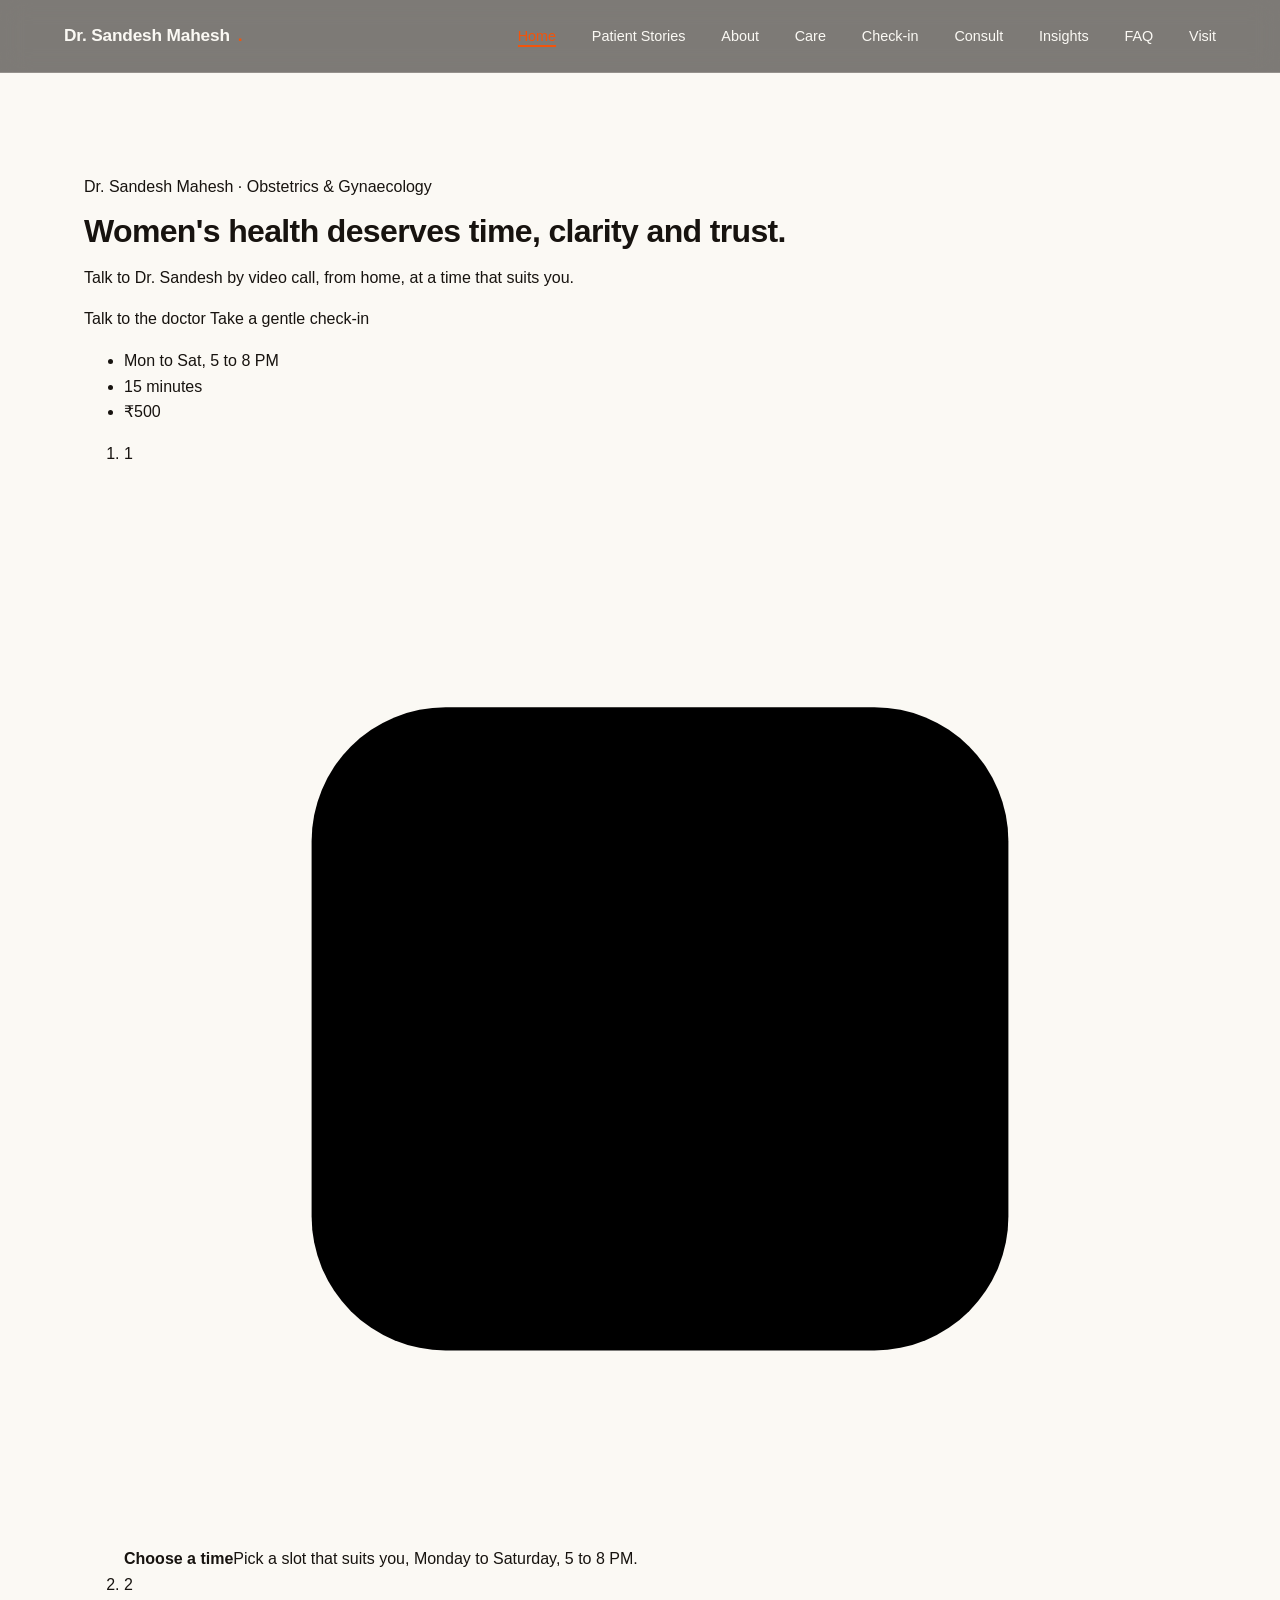
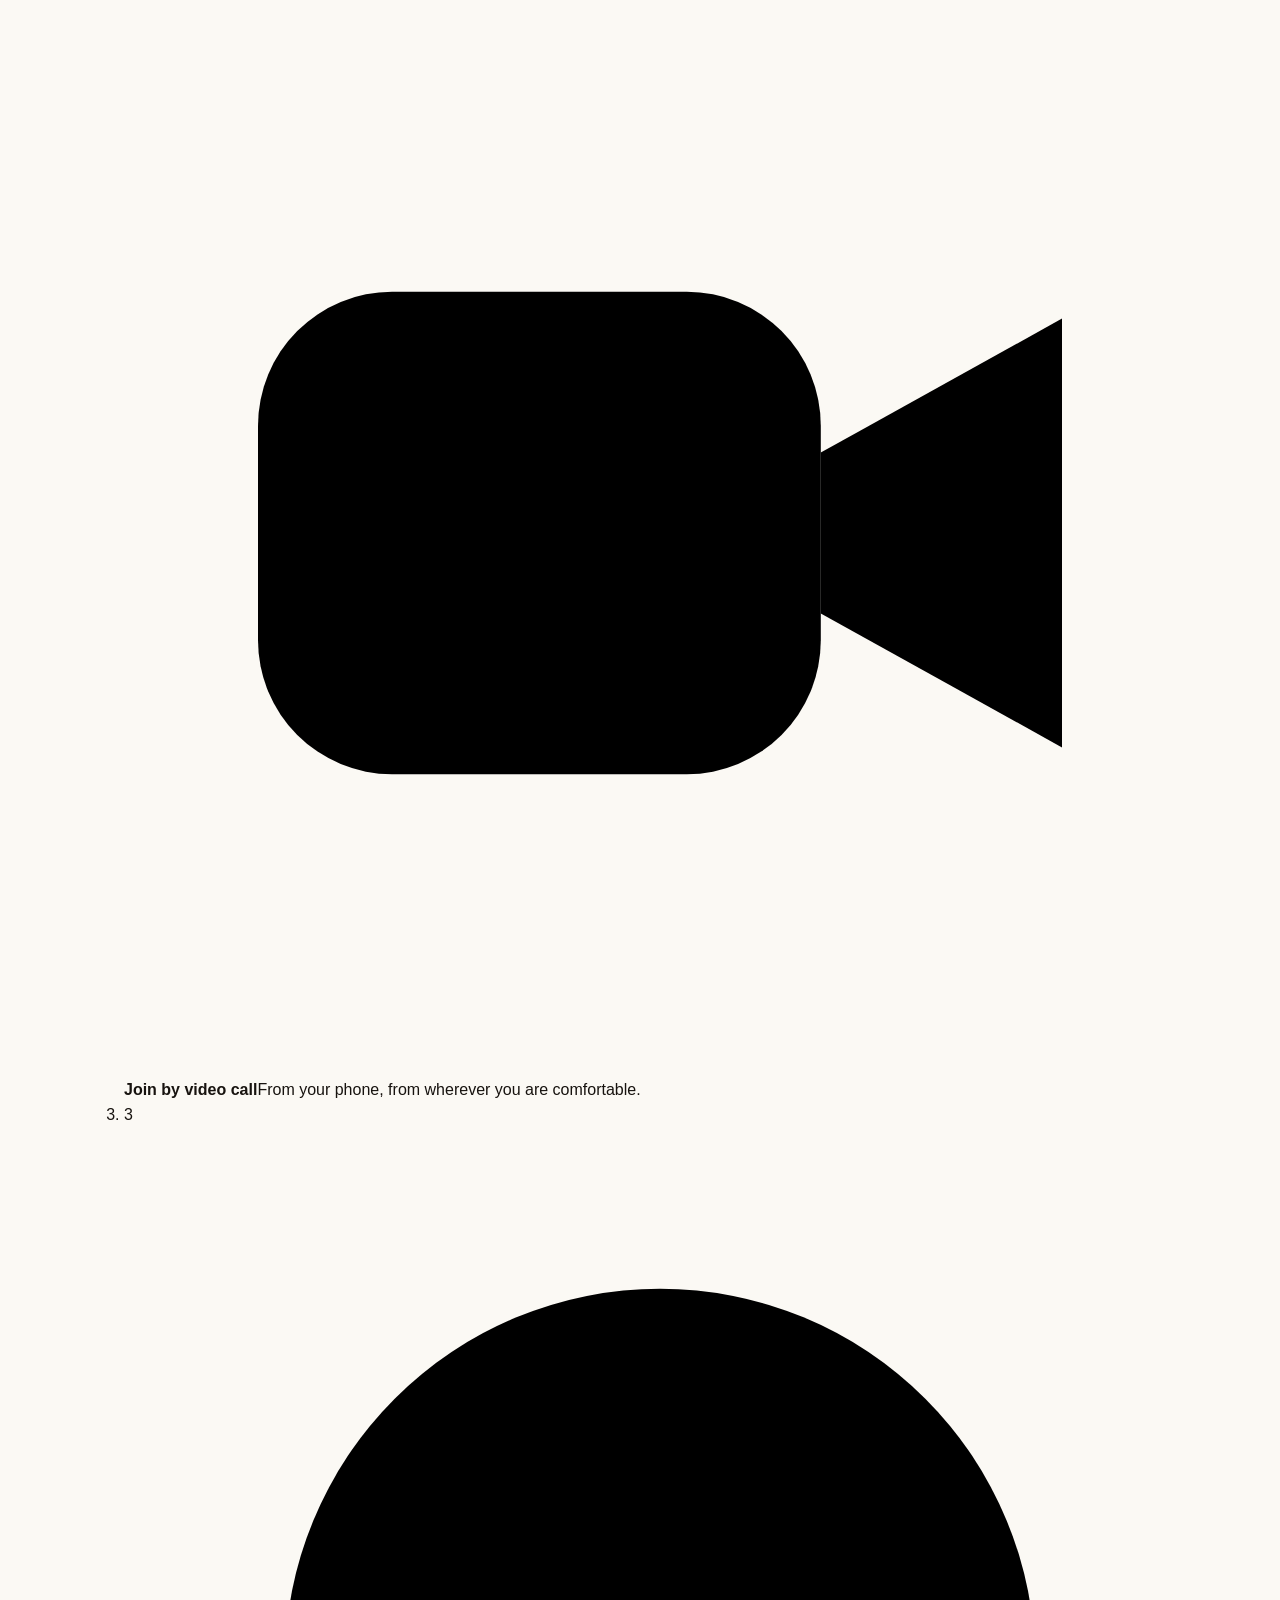
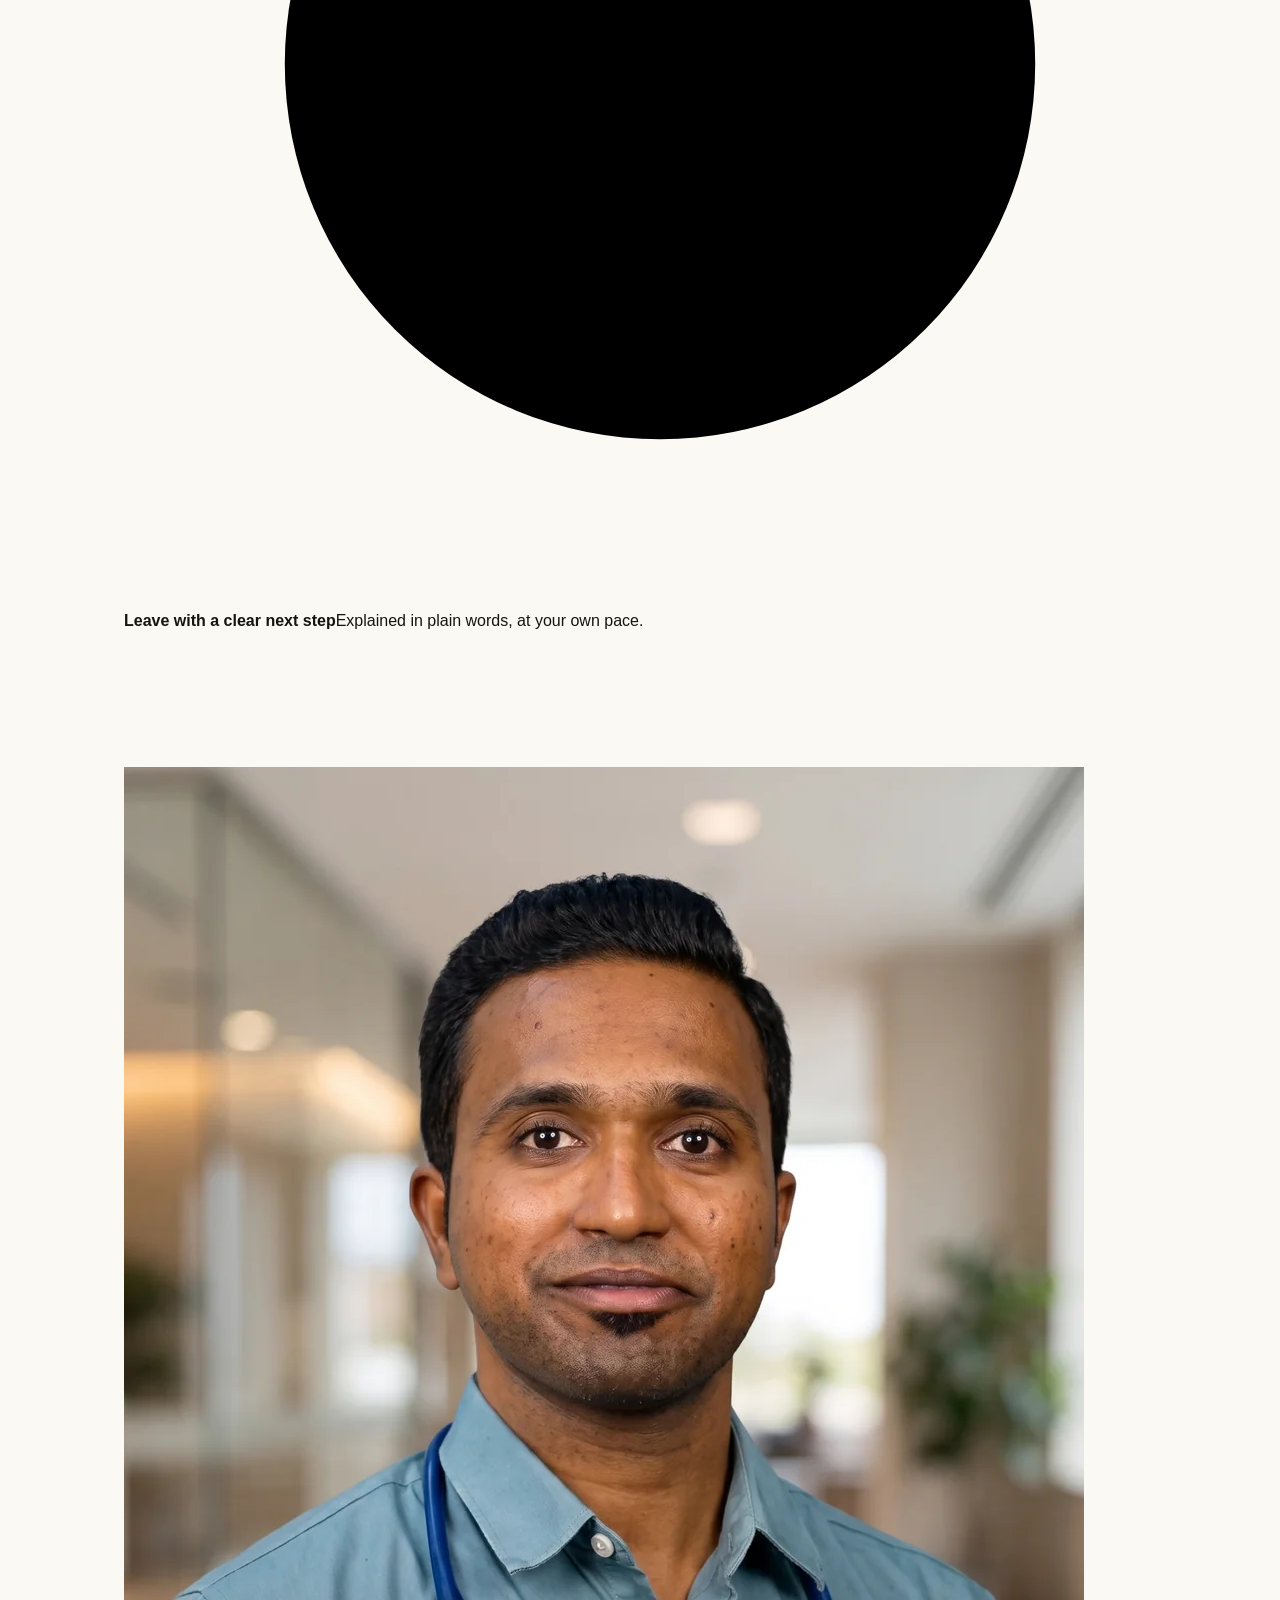
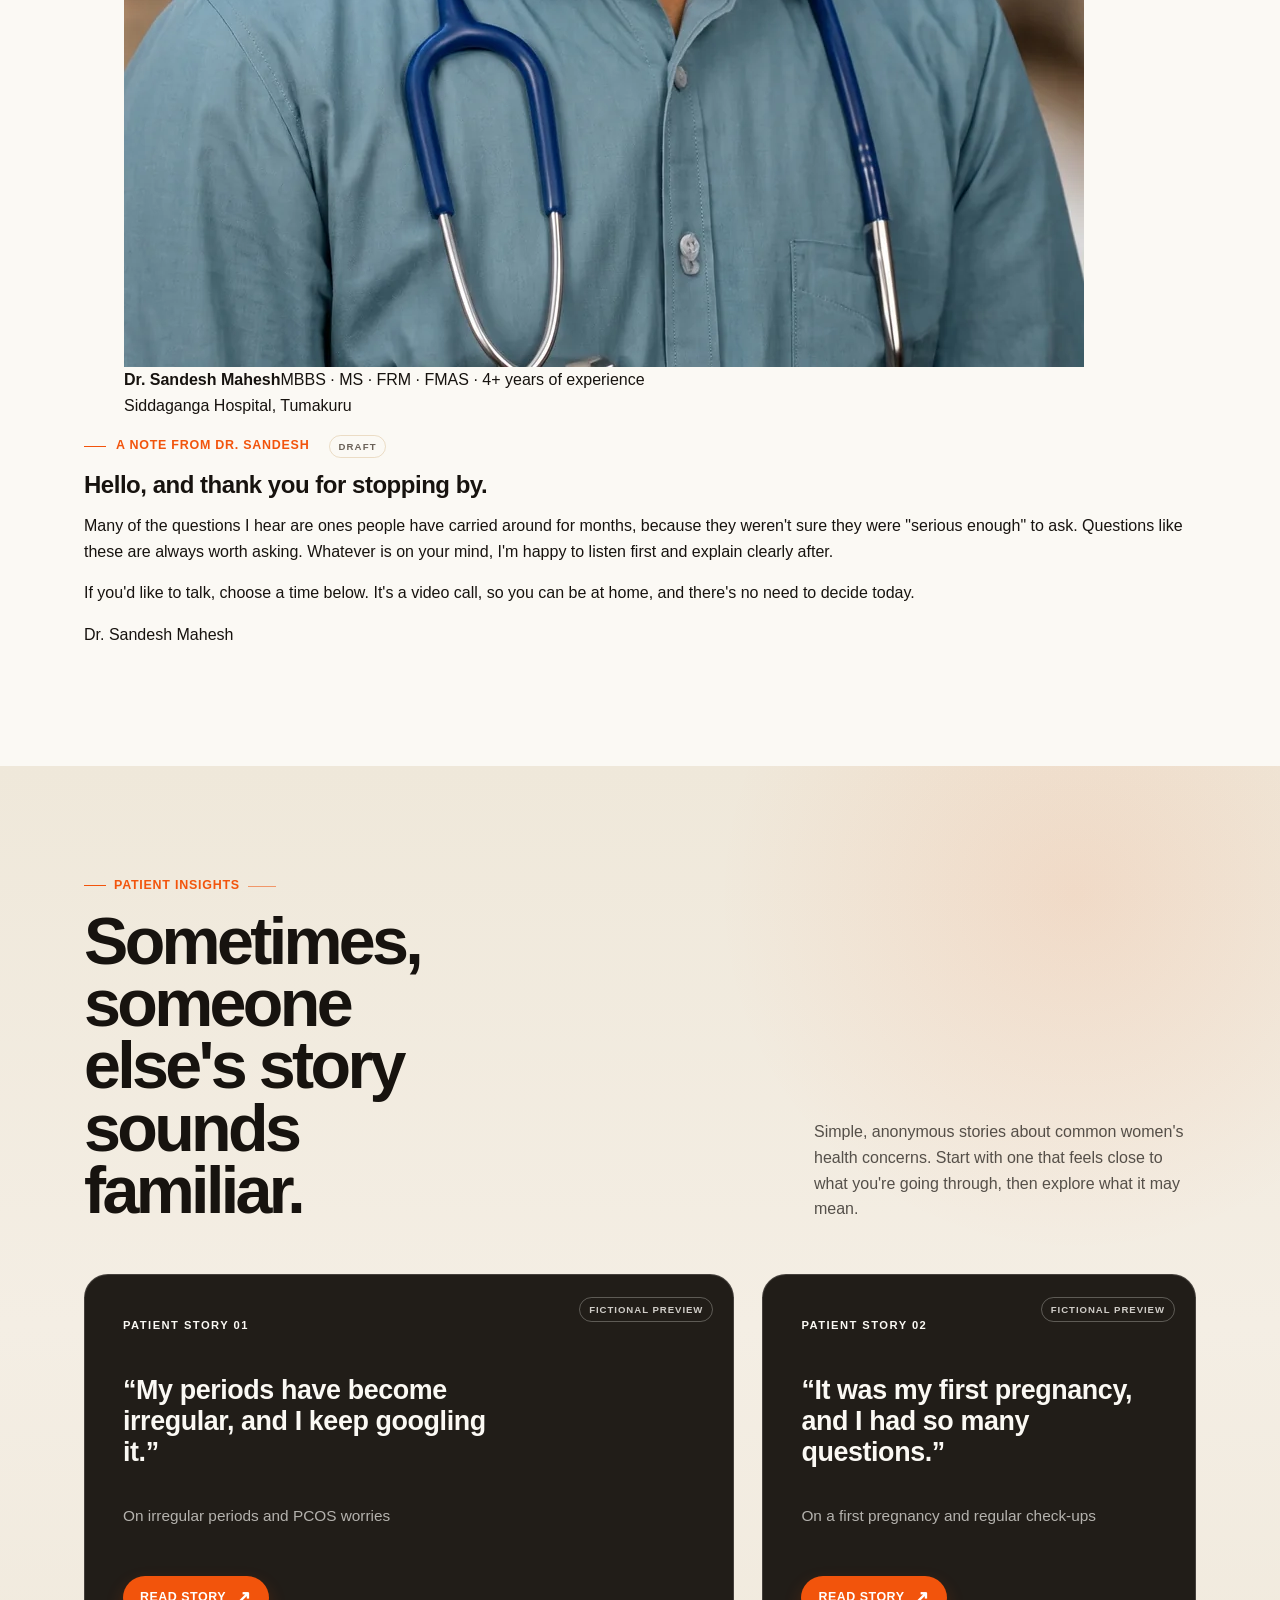
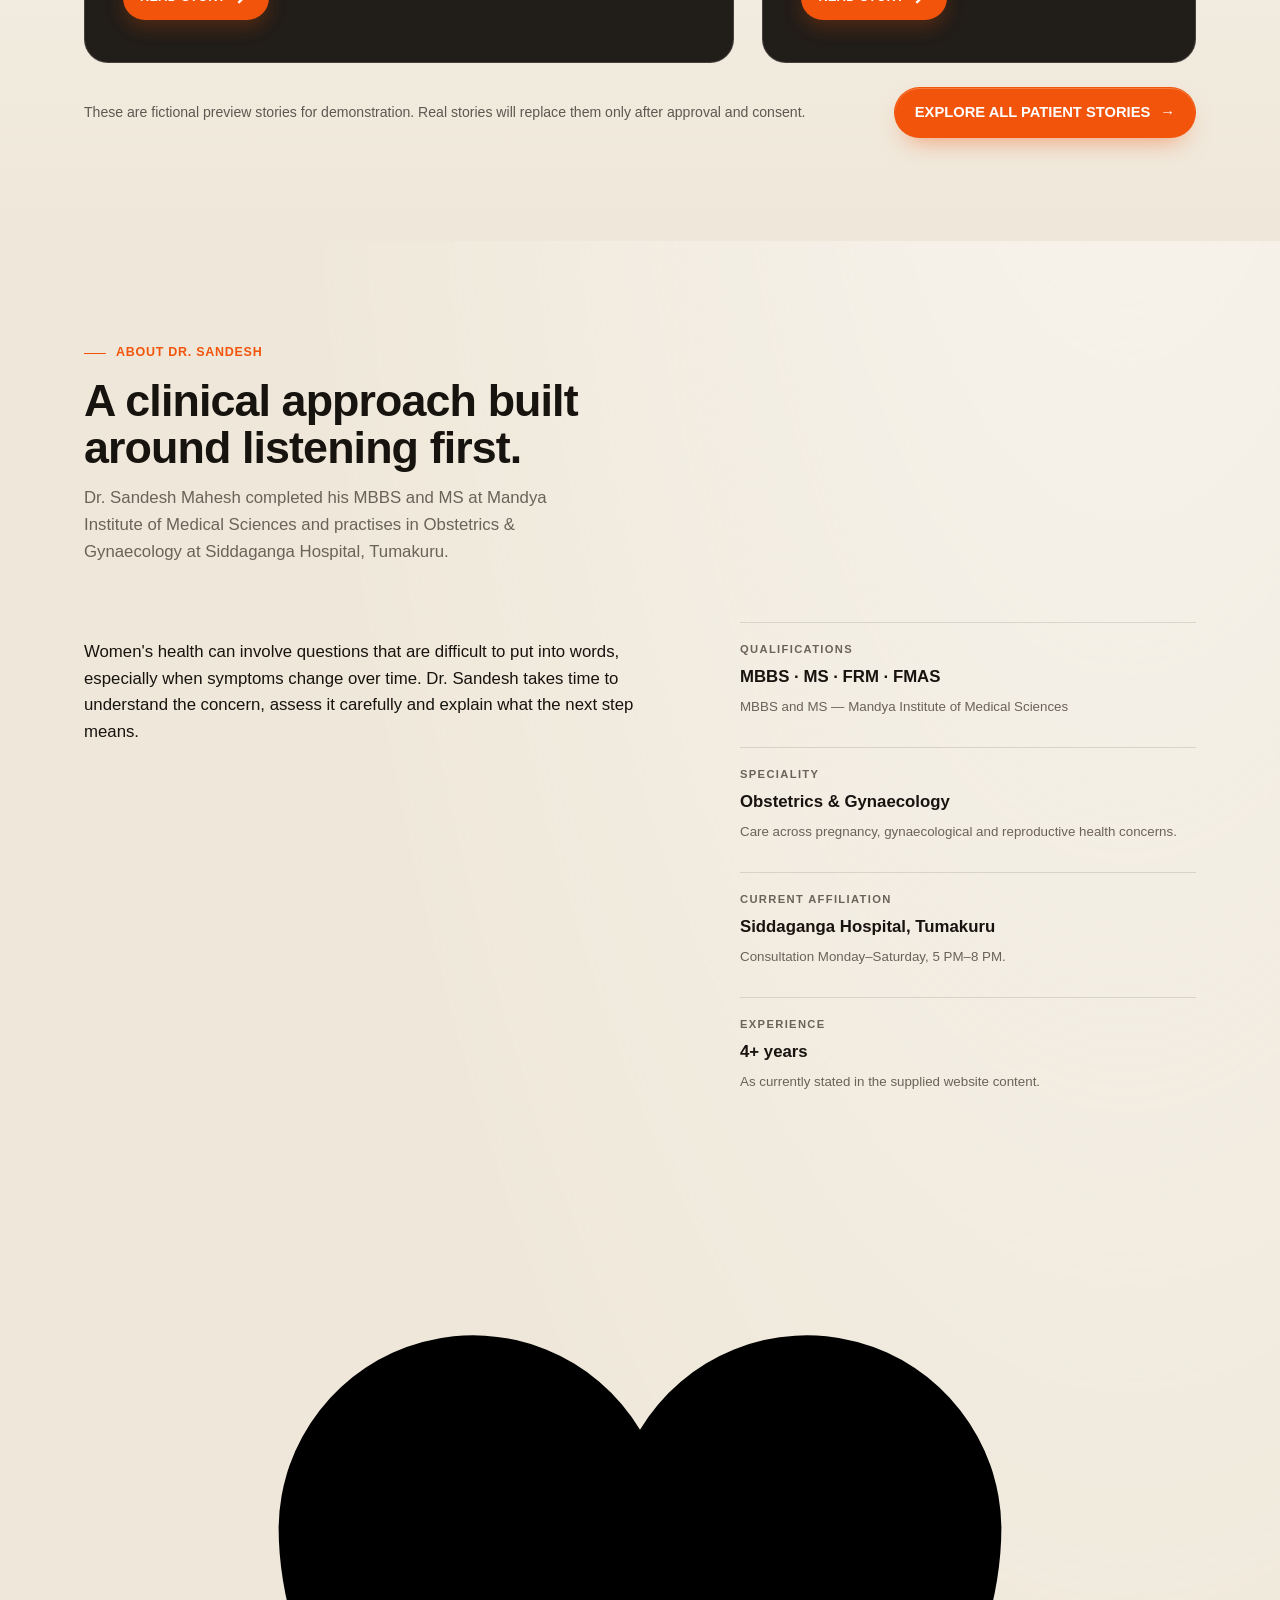
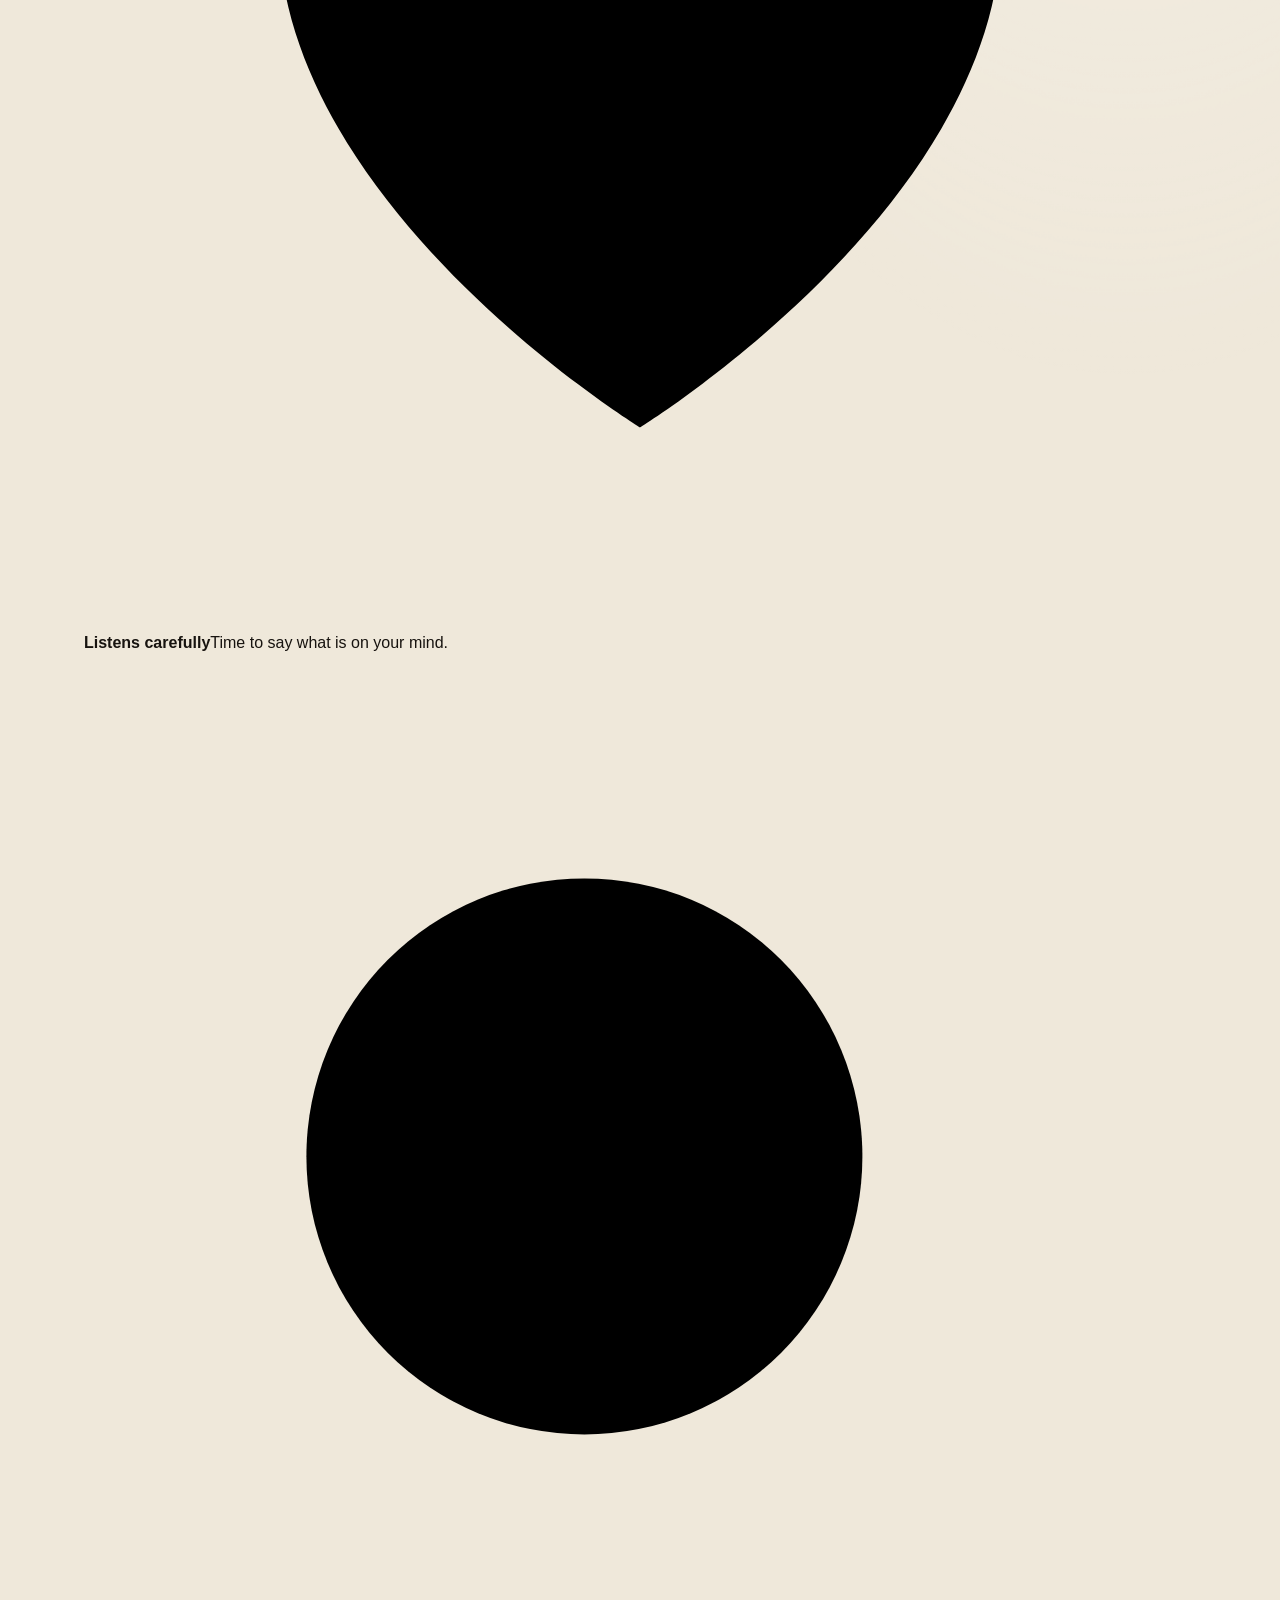
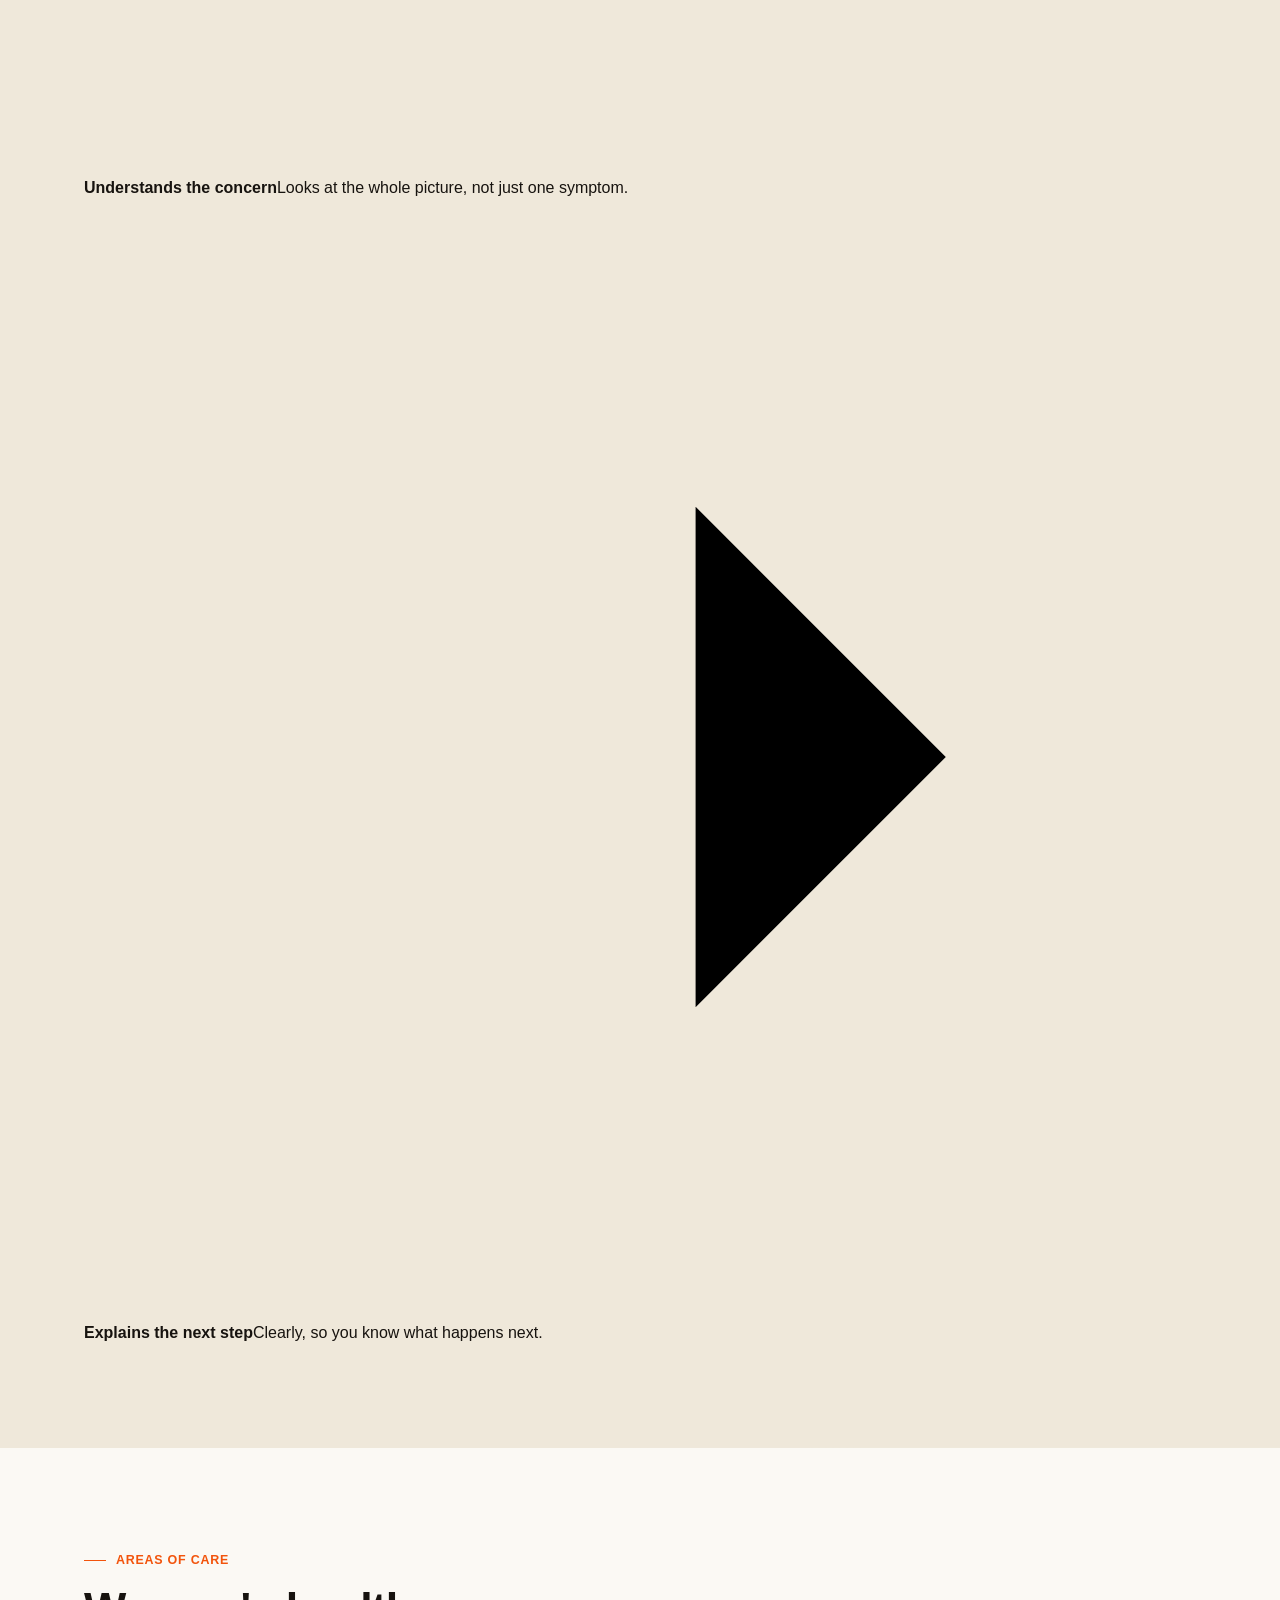
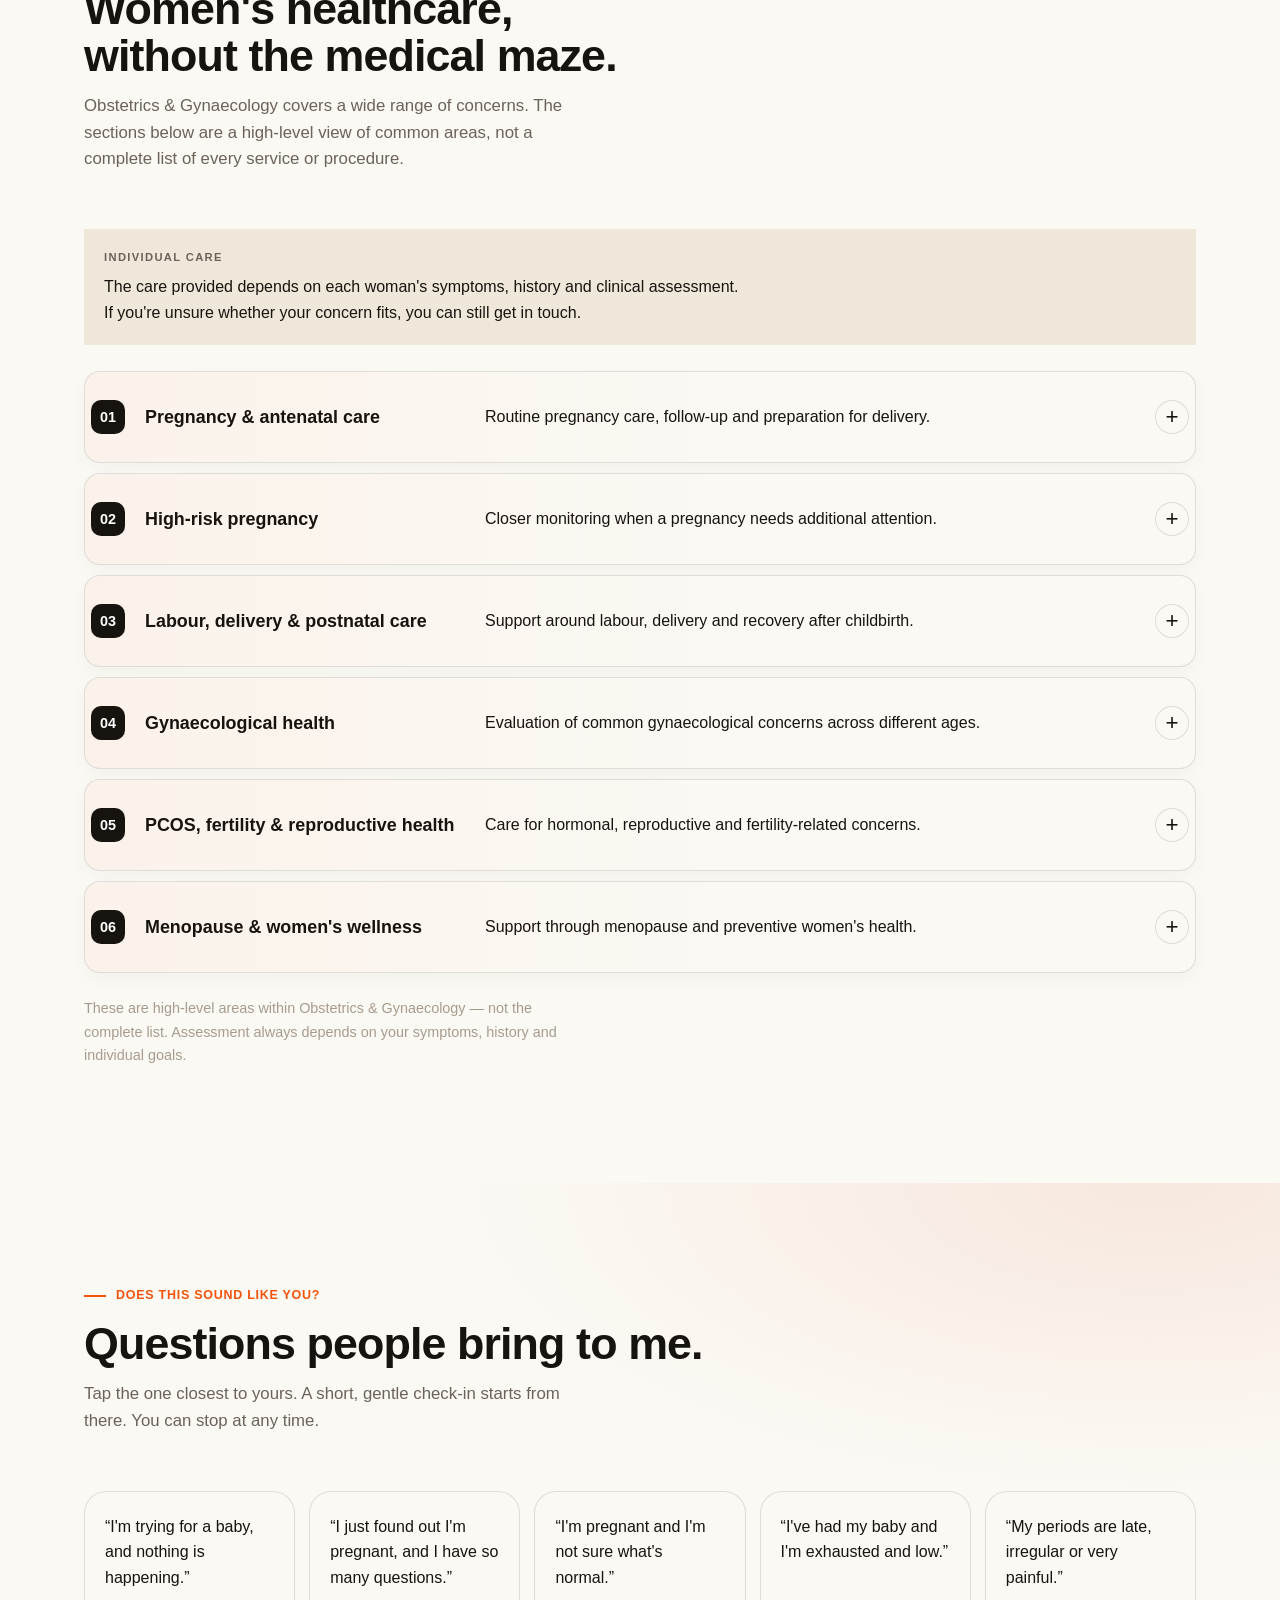
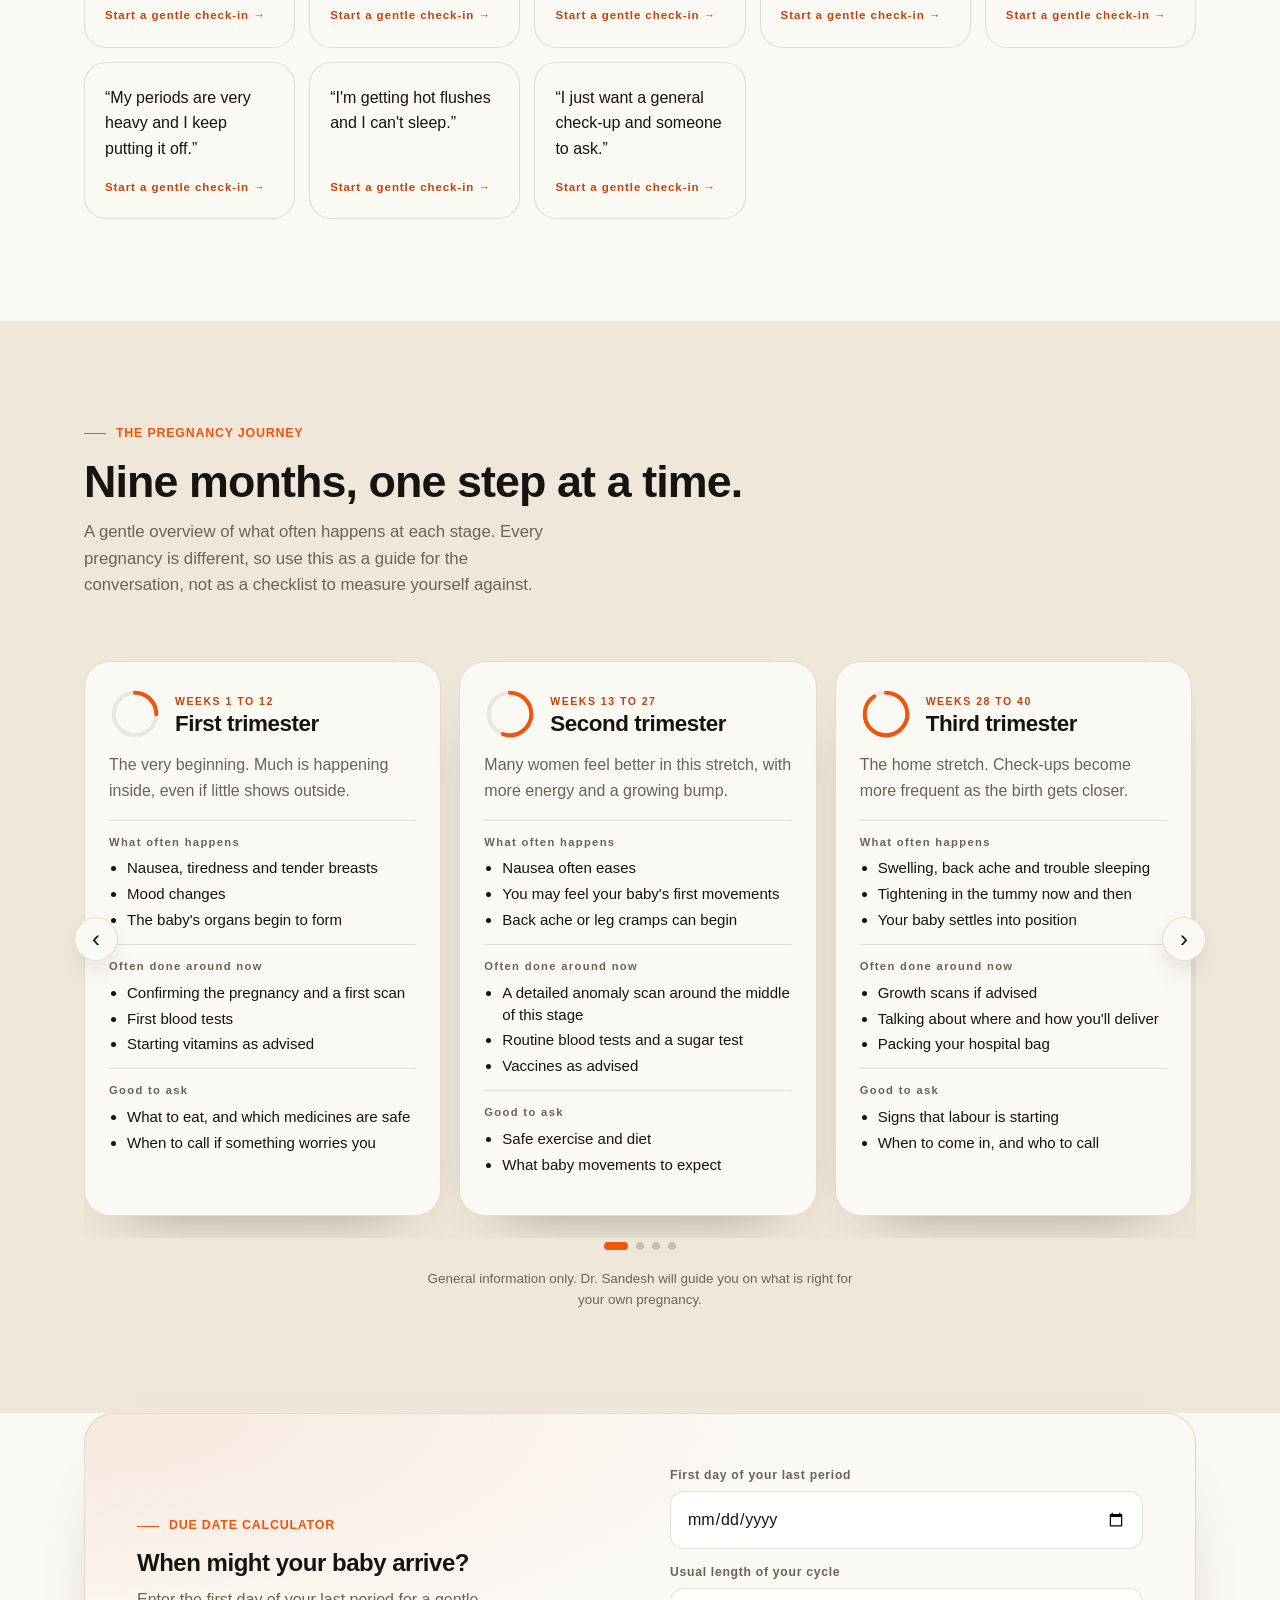
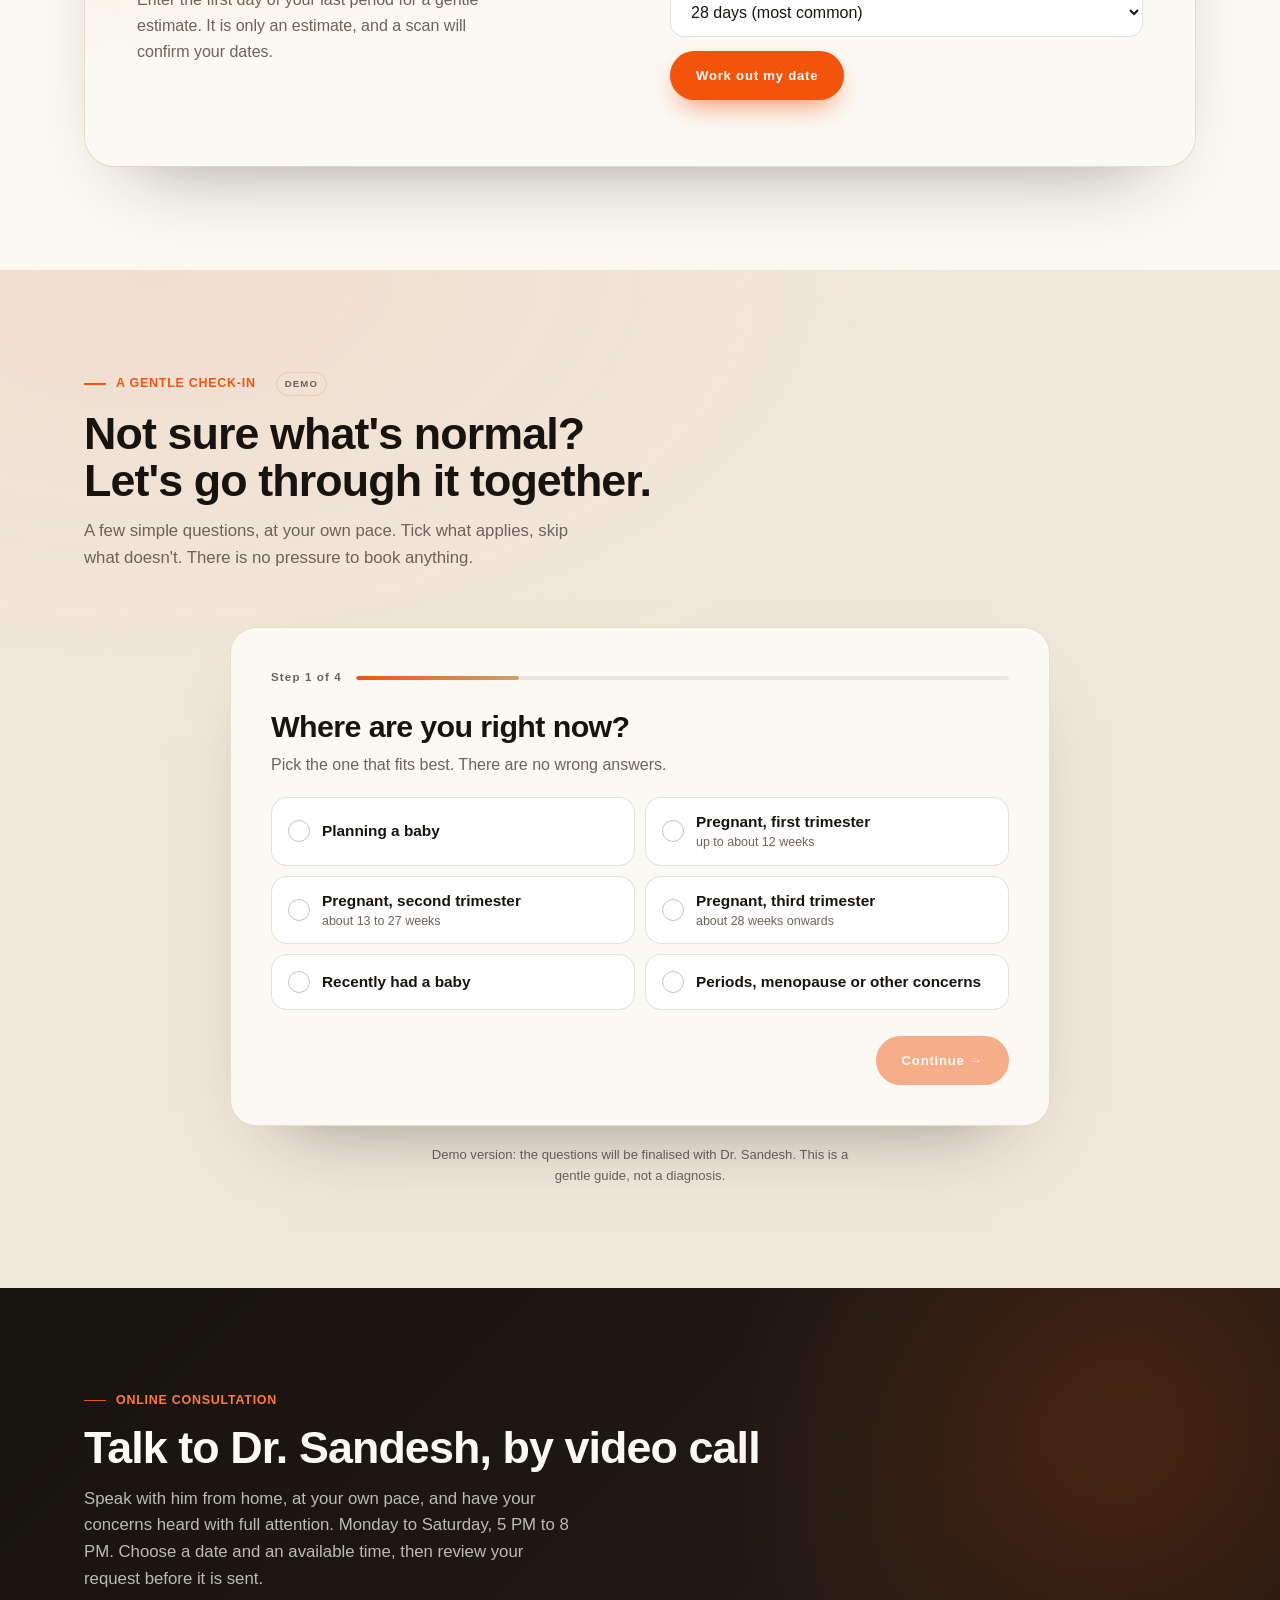
==== commit 5076d628: "Add files via upload" ====
--- a/index.html
+++ b/index.html
@@ -5,19 +5,19 @@
 <meta name="viewport" content="width=device-width, initial-scale=1, viewport-fit=cover">
 <title>Dr. Sandesh Mahesh — Obstetrics &amp; Gynaecology, Siddaganga Hospital, Tumakuru</title>
 <meta name="description" content="Dr. Sandesh Mahesh, MBBS, MS, FRM, FMAS, Obstetrics &amp; Gynaecology. Talk to the doctor by video call. Patient stories, areas of care, and how to request an online consultation.">
-<meta name="theme-color" content="#17130F">
+<meta name="theme-color" content="#FAF6EF">
 <link rel="icon" href="data:,">
 <link rel="preconnect" href="https://fonts.googleapis.com">
 <link rel="preconnect" href="https://fonts.gstatic.com" crossorigin>
-<link href="https://fonts.googleapis.com/css2?family=Inter:wght@400;500;600;700;800&display=swap" rel="stylesheet">
+<link href="https://fonts.googleapis.com/css2?family=Manrope:wght@400;500;600;700;800&display=swap" rel="stylesheet">
 <link rel="stylesheet" href="css/main.css">
 <link rel="stylesheet" href="extra-mod/patient-insights.css">
 <link rel="stylesheet" href="css/sandesh.css">
 <link rel="stylesheet" href="css/checkin.css">
 <link rel="stylesheet" href="css/journey.css">
-<link rel="stylesheet" href="css/redesign.css">
+<link rel="stylesheet" href="css/final.css">
 </head>
-<body class="glass">
+<body class="studio">
 
 <nav class="site-nav" id="siteNav">
   <a href="index.html" class="wordmark">Dr. Sandesh Mahesh<span class="dot">.</span></a>
@@ -46,28 +46,22 @@
 </nav>
 
 <header class="hero" id="hero">
-  <div class="hero-bg" aria-hidden="true"><i class="orb o1"></i><i class="orb o2"></i><i class="orb o3"></i><span class="hero-grid"></span></div>
-  <div class="container hero-inner">
-    <div class="hero-copy">
-      <span class="hero-pill"><i class="live" aria-hidden="true"></i>Video consultations &middot; Mon&ndash;Sat, 5&ndash;8 PM</span>
-      <h1>Women's health deserves <em>time, clarity and trust.</em></h1>
-      <p class="hero-sub">Dr. Sandesh Mahesh, Obstetrics &amp; Gynaecology. Talk to him by video call, from home, at a time that suits you. No rush, and no pressure.</p>
+  <div class="hero-video" aria-hidden="true">
+    <video id="heroVideo" autoplay muted loop playsinline preload="auto" poster="assets/hero/hero-poster.jpg">
+      <source src="assets/hero/hero-loop.mp4" type="video/mp4">
+      <source src="assets/hero/hero-loop.webm" type="video/webm">
+    </video>
+  </div>
+  <div class="container">
+    <div class="hero-inner">
+      <p class="hero-kicker">Dr. Sandesh Mahesh &middot; Obstetrics &amp; Gynaecology</p>
+      <h1>Women's health deserves <span>time, clarity and trust.</span></h1>
+      <p class="hero-sub">Talk to Dr. Sandesh by video call, from home, at a time that suits you.</p>
       <div class="hero-cta">
-        <a class="hbtn hbtn-solid" href="#consult">Talk to the doctor <span aria-hidden="true">&rarr;</span></a>
-        <a class="hbtn hbtn-glass" href="#checkin">Take a gentle check-in</a>
-      </div>
-      <ul class="hero-chips" aria-label="Credentials">
-        <li>MBBS &middot; MS &middot; FRM &middot; FMAS</li>
-        <li>4+ years of experience</li>
-        <li>Siddaganga Hospital, Tumakuru</li>
-      </ul>
-    </div>
-    <div class="hero-visual">
-      
-      <div class="hero-arch-wrap"><div class="hero-arch"><img src="assets/doctor/dr-sandesh.webp" data-doctor-photo alt="Dr. Sandesh Mahesh, MBBS, MS, FRM, FMAS"></div></div>
-      <div class="gcard gc-a"><svg viewBox="0 0 120 30" aria-hidden="true"><path pathLength="1" d="M0 16H40l6-3 5 2 7-12 8 24 7-17 5 6H120"/></svg><div><small>GENTLE CHECK-IN</small><strong>Tick what you feel</strong></div></div>
-      <div class="gcard gc-b"><small>NEXT STEP</small><strong>Pick a time, whenever you're free</strong></div>
-      <div class="gcard gc-c"><strong>4+</strong><small>YEARS OF<br>EXPERIENCE</small></div>
+        <a class="hbtn hbtn-solid" href="#consult">Talk to the doctor</a>
+        <a class="hbtn hbtn-outline" href="#checkin">Take a gentle check-in</a>
+      </div>
+      <ul class="hero-meta"><li>Mon to Sat, 5 to 8 PM</li><li>15 minutes</li><li>&#8377;500</li></ul>
     </div>
   </div>
 </header>
@@ -80,6 +74,24 @@
       <li class="step reveal"><span class="step-n">2</span><svg viewBox="0 0 40 40" class="step-ico" aria-hidden="true"><rect x="5" y="11" width="21" height="18" rx="5"/><path d="M26 17l9-5v16l-9-5z"/></svg><div><strong>Join by video call</strong><span>From your phone, from wherever you are comfortable.</span></div></li>
       <li class="step reveal"><span class="step-n">3</span><svg viewBox="0 0 40 40" class="step-ico" aria-hidden="true"><circle cx="20" cy="20" r="14"/><path d="M13 20.5l5 5 9-10"/></svg><div><strong>Leave with a clear next step</strong><span>Explained in plain words, at your own pace.</span></div></li>
     </ol>
+  </div>
+</section>
+
+
+<section class="section-pad note-section" id="note">
+  <div class="container note-grid">
+    <figure class="note-photo reveal">
+      <div class="note-img"><img src="assets/doctor/dr-sandesh.webp" data-doctor-photo alt="Dr. Sandesh Mahesh, MBBS, MS, FRM, FMAS"></div>
+      <figcaption><strong>Dr. Sandesh Mahesh</strong><span>MBBS &middot; MS &middot; FRM &middot; FMAS &middot; 4+ years of experience<br>Siddaganga Hospital, Tumakuru</span></figcaption>
+    </figure>
+    <div class="note-text reveal">
+      <span class="eyebrow">A NOTE FROM DR. SANDESH <span class="ci-demo">DRAFT</span></span>
+      <h2>Hello, and thank you for stopping by.</h2>
+      <p>Many of the questions I hear are ones people have carried around for months, because they weren't sure they were "serious enough" to ask. Questions like these are always worth asking. Whatever is on your mind, I'm happy to listen first and explain clearly after.</p>
+      <p>If you'd like to talk, choose a time below. It's a video call, so you can be at home, and there's no need to decide today.</p>
+      <p class="note-sign">Dr. Sandesh Mahesh</p>
+      <div class="note-video" id="meetVideo" hidden></div>
+    </div>
   </div>
 </section>
 
@@ -177,17 +189,10 @@
   </div>
 </section>
 
-<div class="heartbeat" aria-hidden="true"><svg viewBox="0 0 600 40" preserveAspectRatio="none"><path pathLength="1" d="M0 22H210l10-4 8 3 12-16 14 32 12-24 8 9H600"/></svg></div>
 <section class="section-pad section-lifestage" id="stages">
   <div class="container">
-    <div class="section-head reveal"><span class="eyebrow">FOR EVERY STAGE</span><h2>Wherever you are, there's a place to begin.</h2><p>Women's health changes through life. Tap the stage that sounds like you, and start a gentle check-in from there. There's no commitment, and you can leave at any time.</p></div>
-    <div class="lifestage-grid reveal">
-      <button type="button" class="lifestage-card" data-stage="periods_other"><svg viewBox="0 0 40 40" class="lc-ico" aria-hidden="true"><path d="M20 5c6 8 10 13 10 19a10 10 0 0 1-20 0c0-6 4-11 10-19z"/></svg><strong>Periods &amp; cycles</strong><span>Irregular, painful or heavy, or just wondering what's normal.</span><em>Start here →</em></button>
-      <button type="button" class="lifestage-card" data-stage="planning"><svg viewBox="0 0 40 40" class="lc-ico" aria-hidden="true"><path d="M20 34V18"/><path d="M20 22c-8 0-11-5-11-10 7 0 11 3 11 10z"/><path d="M20 18c0-6 4-10 11-10 0 7-4 10-11 10z"/></svg><strong>Planning a baby</strong><span>Getting ready, or trying for a while.</span><em>Start here →</em></button>
-      <button type="button" class="lifestage-card" data-stage="pregnancy"><svg viewBox="0 0 40 40" class="lc-ico" aria-hidden="true"><path d="M20 33S7 25 7 15a7 7 0 0 1 13-3.5A7 7 0 0 1 33 15c0 10-13 18-13 18z"/></svg><strong>Pregnancy</strong><span>From the first weeks to the last.</span><em>Start here →</em></button>
-      <button type="button" class="lifestage-card" data-stage="after_birth"><svg viewBox="0 0 40 40" class="lc-ico" aria-hidden="true"><circle cx="20" cy="21" r="13"/><circle cx="15.5" cy="19" r=".9" fill="currentColor"/><circle cx="24.5" cy="19" r=".9" fill="currentColor"/><path d="M15.5 25.5c3 3 6 3 9 0"/><path d="M18 8c1.5-3 5-3 6 0"/></svg><strong>After the baby</strong><span>Recovery, feeding, sleep and how you're feeling.</span><em>Start here →</em></button>
-      <button type="button" class="lifestage-card" data-stage="periods_other"><svg viewBox="0 0 40 40" class="lc-ico" aria-hidden="true"><circle cx="20" cy="20" r="6"/><path d="M20 5v5M20 30v5M5 20h5M30 20h5M9.5 9.5l3.5 3.5M27 27l3.5 3.5M30.5 9.5L27 13M13 27l-3.5 3.5"/></svg><strong>Menopause &amp; beyond</strong><span>Hot flushes, sleep, mood and changes at this stage.</span><em>Start here →</em></button>
-    </div>
+    <div class="section-head reveal"><span class="eyebrow">DOES THIS SOUND LIKE YOU?</span><h2>Questions people bring to me.</h2><p>Tap the one closest to yours. A short, gentle check-in starts from there. You can stop at any time.</p></div>
+    <div class="lifestage-grid reveal"><button type="button" class="lifestage-card" data-stage="planning"><q>I'm trying for a baby, and nothing is happening.</q><em>Start a gentle check-in &rarr;</em></button><button type="button" class="lifestage-card" data-stage="trimester1"><q>I just found out I'm pregnant, and I have so many questions.</q><em>Start a gentle check-in &rarr;</em></button><button type="button" class="lifestage-card" data-stage="pregnancy"><q>I'm pregnant and I'm not sure what's normal.</q><em>Start a gentle check-in &rarr;</em></button><button type="button" class="lifestage-card" data-stage="after_birth"><q>I've had my baby and I'm exhausted and low.</q><em>Start a gentle check-in &rarr;</em></button><button type="button" class="lifestage-card" data-stage="periods_other"><q>My periods are late, irregular or very painful.</q><em>Start a gentle check-in &rarr;</em></button><button type="button" class="lifestage-card" data-stage="periods_other"><q>My periods are very heavy and I keep putting it off.</q><em>Start a gentle check-in &rarr;</em></button><button type="button" class="lifestage-card" data-stage="periods_other"><q>I'm getting hot flushes and I can't sleep.</q><em>Start a gentle check-in &rarr;</em></button><button type="button" class="lifestage-card" data-stage="periods_other"><q>I just want a general check-up and someone to ask.</q><em>Start a gentle check-in &rarr;</em></button></div>
   </div>
 </section>
 
@@ -250,7 +255,7 @@
 <section class="section-pad section-stone" id="consult">
   <div class="container">
     <div class="section-head reveal"><span class="eyebrow">ONLINE CONSULTATION</span><h2>Talk to Dr. Sandesh, by video call</h2><p>Speak with him from home, at your own pace, and have your concerns heard with full attention. Monday to Saturday, 5 PM to 8 PM. Choose a date and an available time, then review your request before it is sent.</p></div>
-    <div class="consult-panel reveal"><div class="booking-widget-wrap"><div class="booking-meta" aria-label="Consultation fee and duration"><span>Video call</span><i></i><span>15 min</span><i></i><span>&#8377;500</span></div><div class="booking-widget" id="bookingWidget"></div></div><div class="consult-summary"><div class="consult-summary-row">A one-to-one video consultation</div><p class="consult-note">Talk to Dr. Sandesh over a video call, where your concerns are listened to and addressed with care. No payment is taken on this form. This is a consultation request; the clinic confirms the appointment with you. If your concern needs an in-person examination, the doctor will advise you. It isn't for emergencies &mdash; if you are pregnant or have sudden, severe symptoms such as heavy bleeding or severe abdominal pain, seek urgent in-person medical care.</p></div></div>
+    <div class="consult-panel reveal"><div class="booking-widget-wrap"><div class="booking-meta" aria-label="Consultation fee and duration"><span>Video call</span><i></i><span>15 min</span><i></i><span>&#8377;500</span></div><div class="booking-widget" id="bookingWidget"></div></div><div class="consult-summary"><div class="consult-summary-row">A one-to-one video consultation</div><a class="wa-ask" href="https://wa.me/917406886226?text=Hello%20Dr.%20Sandesh%2C%20I%20saw%20you%20on%20Instagram%20and%20have%20a%20question." target="_blank" rel="noopener">Prefer to ask a quick question first? Message on WhatsApp &rarr;</a><p class="consult-note">Talk to Dr. Sandesh over a video call, where your concerns are listened to and addressed with care. No payment is taken on this form. This is a consultation request; the clinic confirms the appointment with you. If your concern needs an in-person examination, the doctor will advise you. It isn't for emergencies &mdash; if you are pregnant or have sudden, severe symptoms such as heavy bleeding or severe abdominal pain, seek urgent in-person medical care.</p></div></div>
   </div>
 </section>
 
@@ -273,7 +278,6 @@
   </div>
 </section>
 
-<div class="heartbeat" aria-hidden="true"><svg viewBox="0 0 600 40" preserveAspectRatio="none"><path pathLength="1" d="M0 22H210l10-4 8 3 12-16 14 32 12-24 8 9H600"/></svg></div>
 <section class="section-pad section-faq" id="faq">
   <div class="container">
     <div class="section-head reveal"><span class="eyebrow">QUESTIONS PEOPLE ASK</span><h2>Things you may be wondering.</h2><p>No question is too small. If yours isn't here, you can always ask.</p></div>
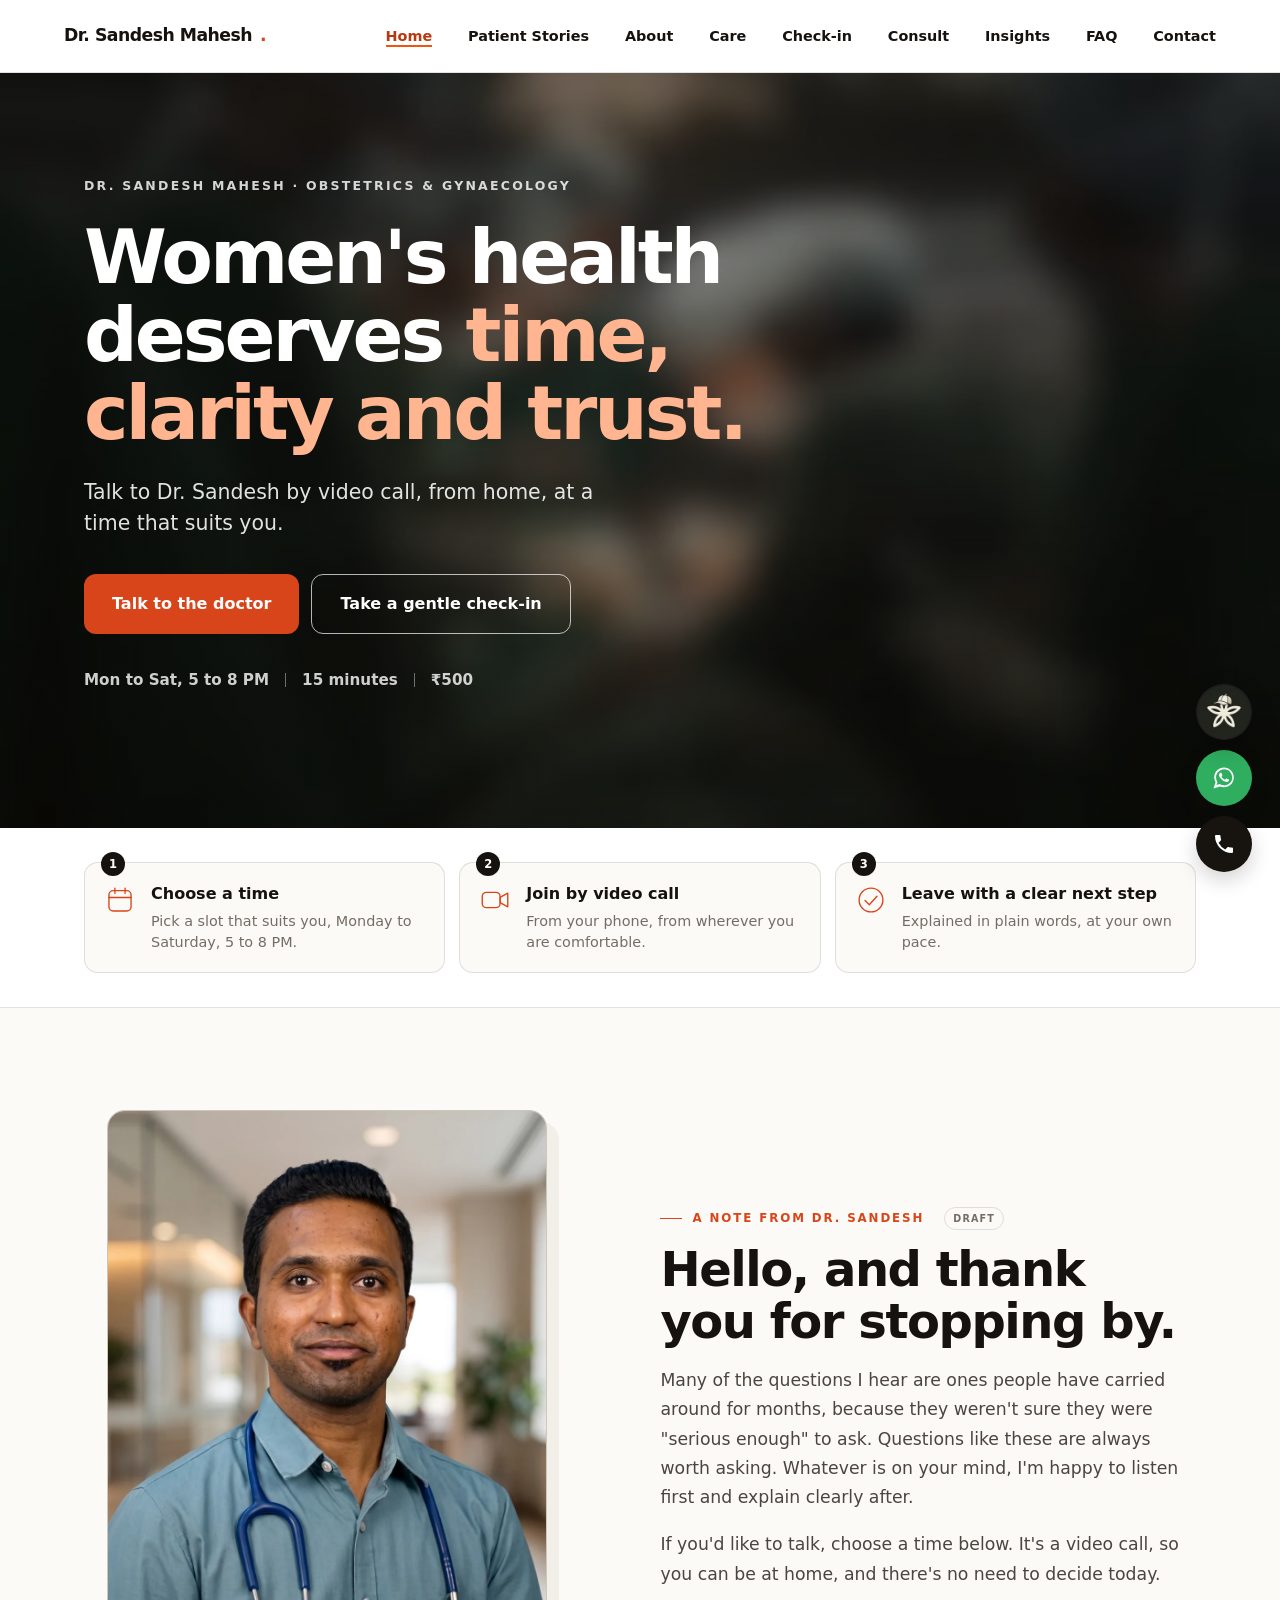
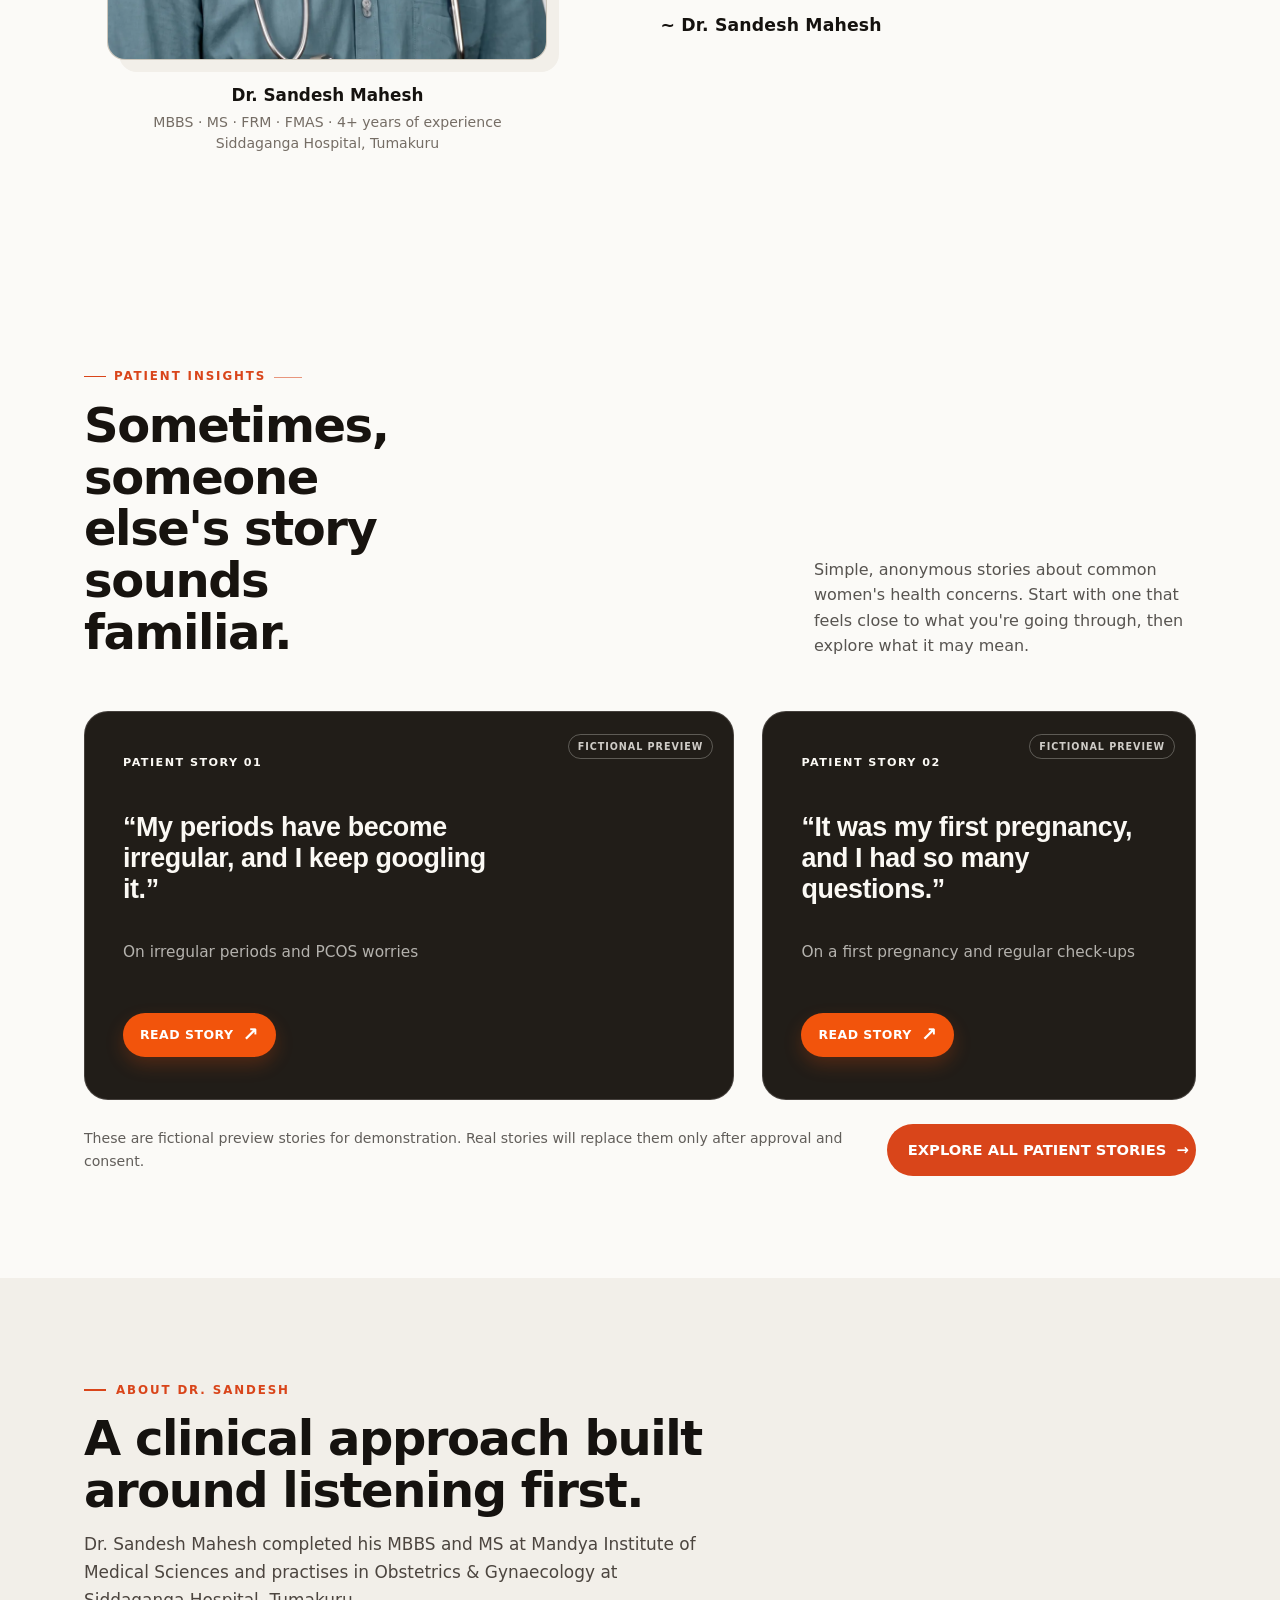
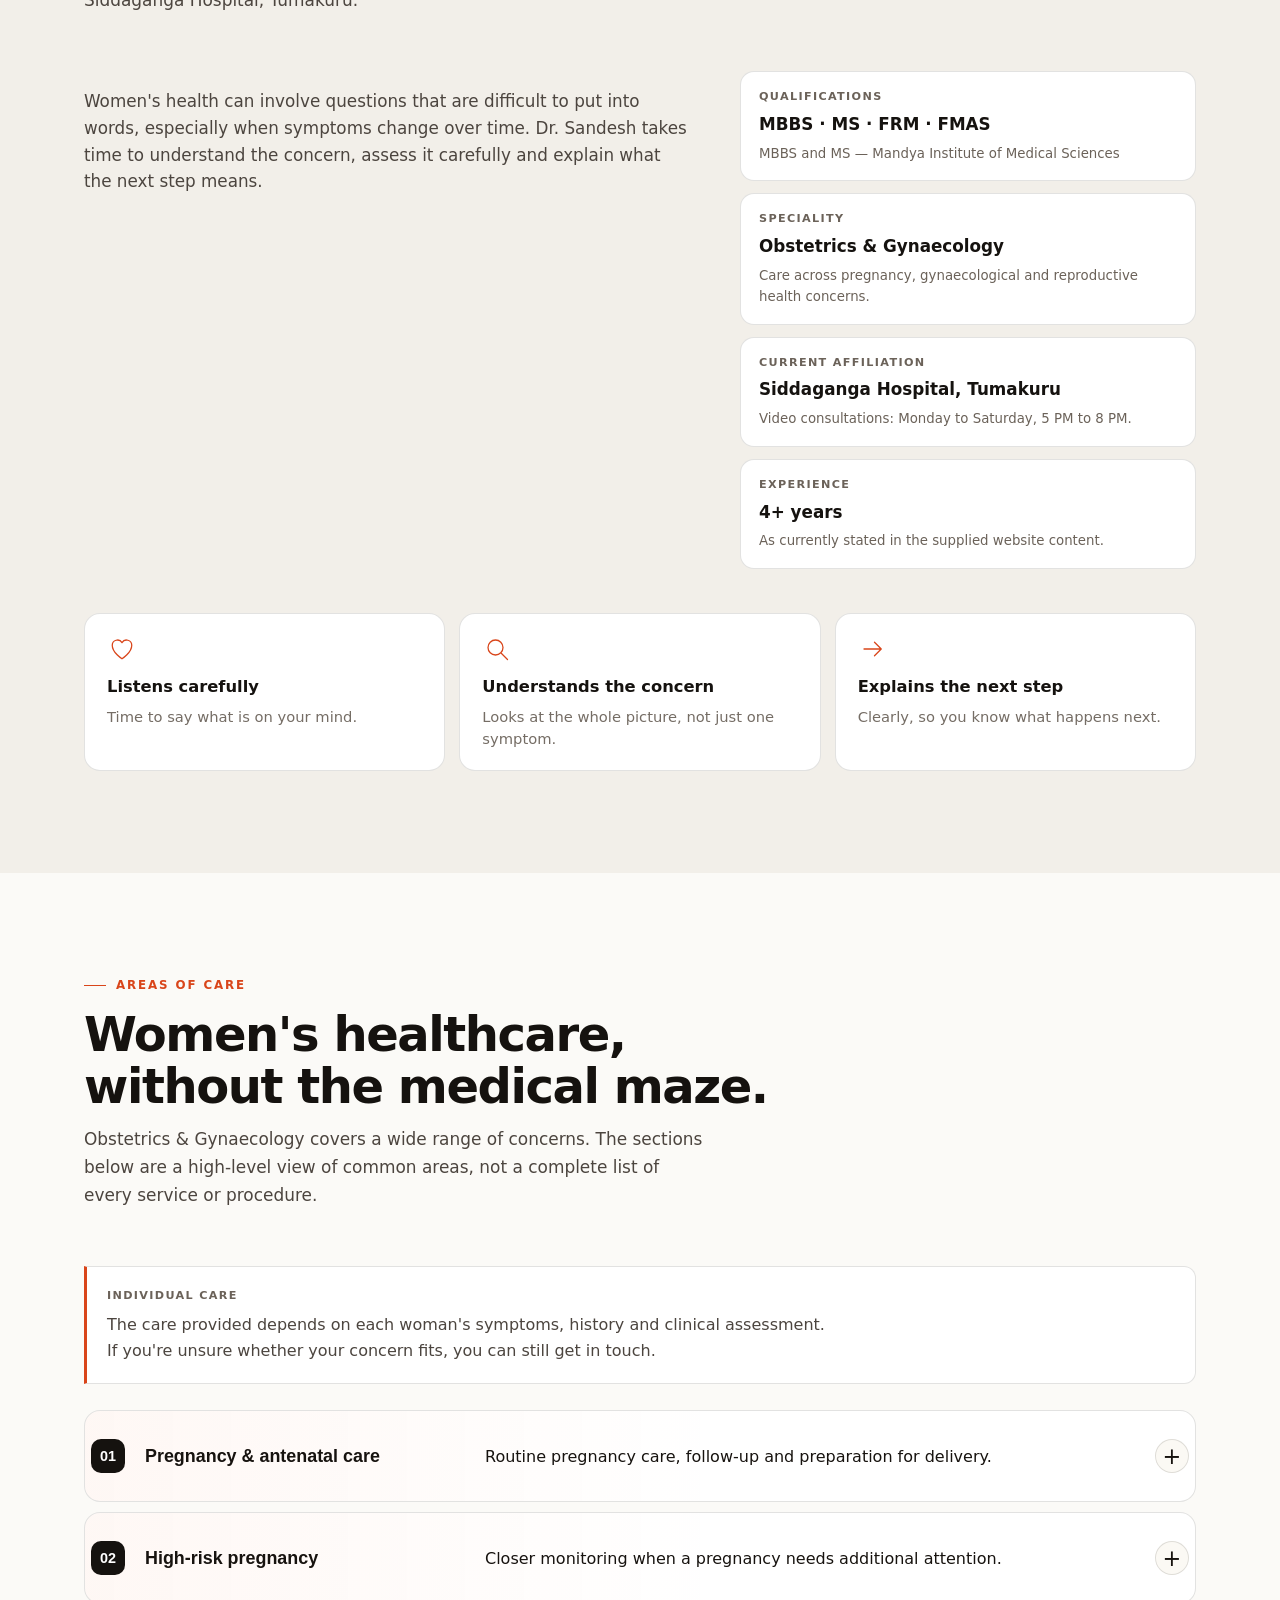
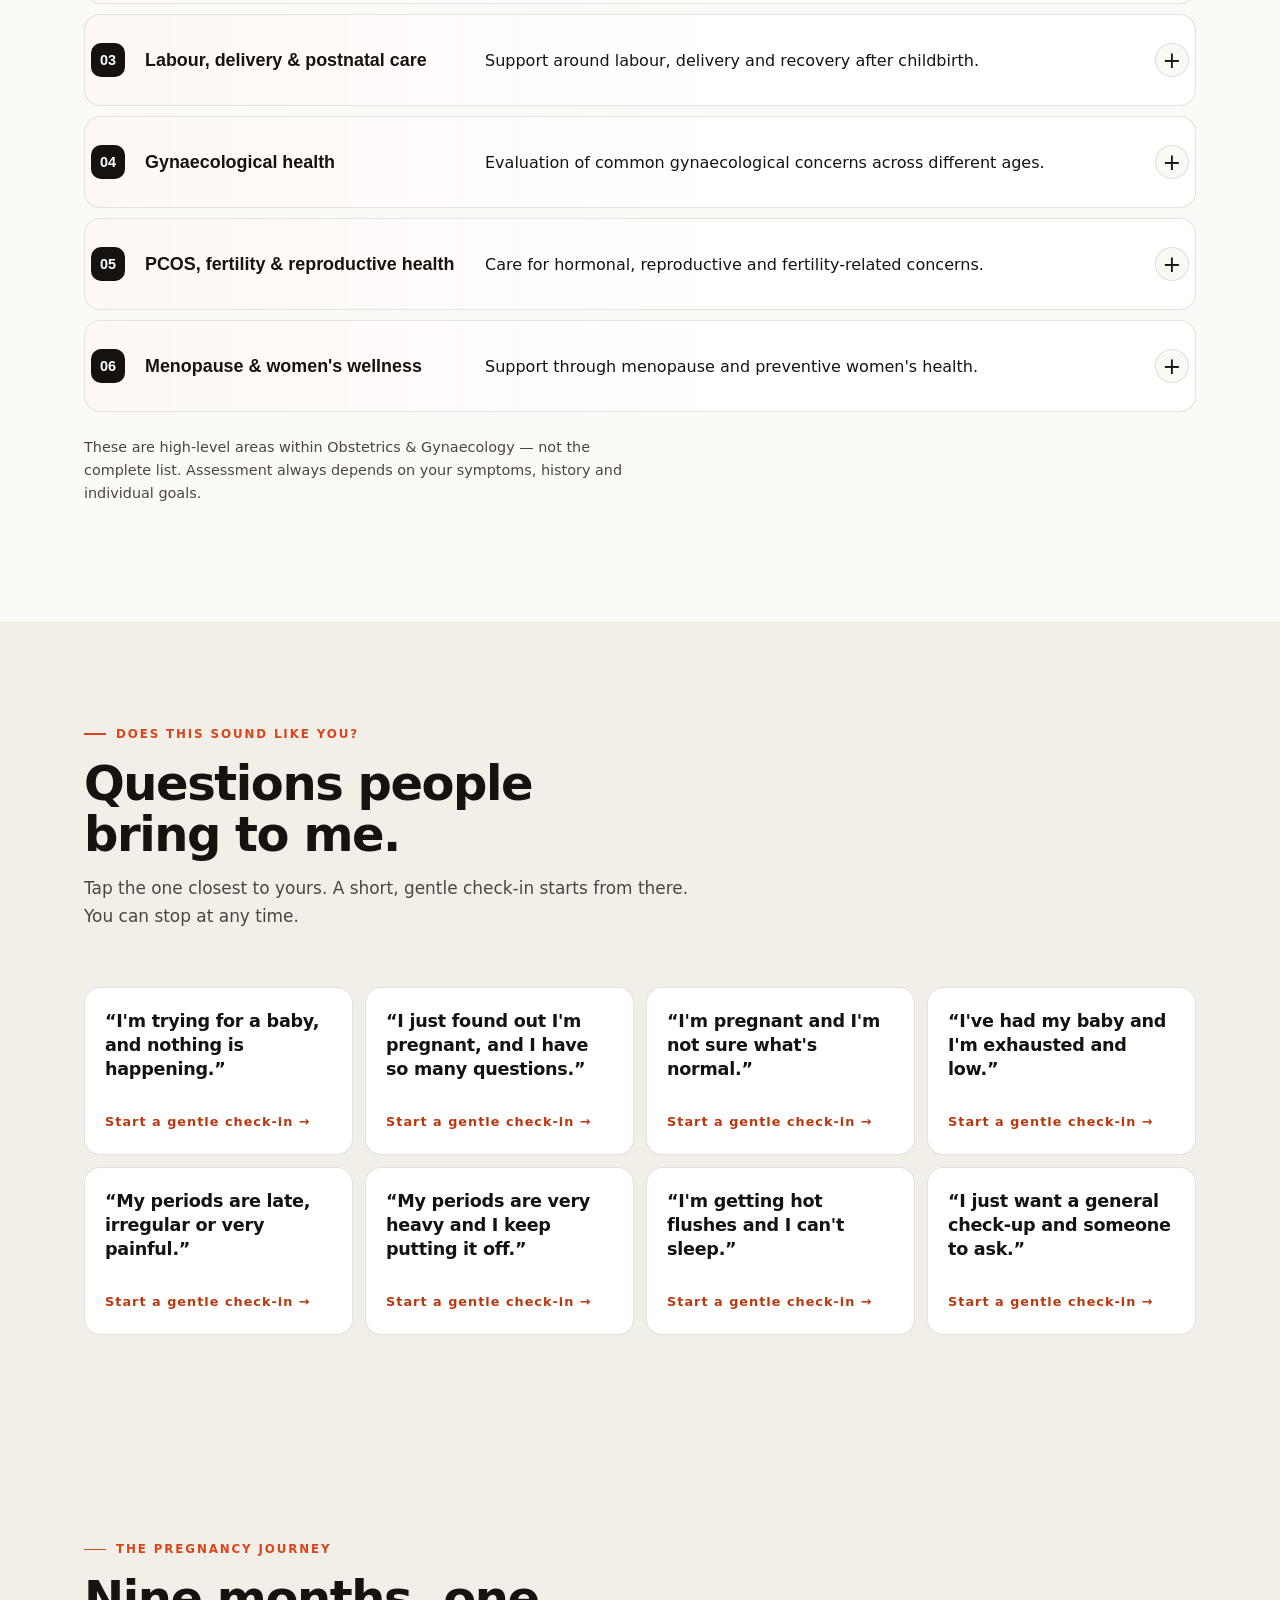
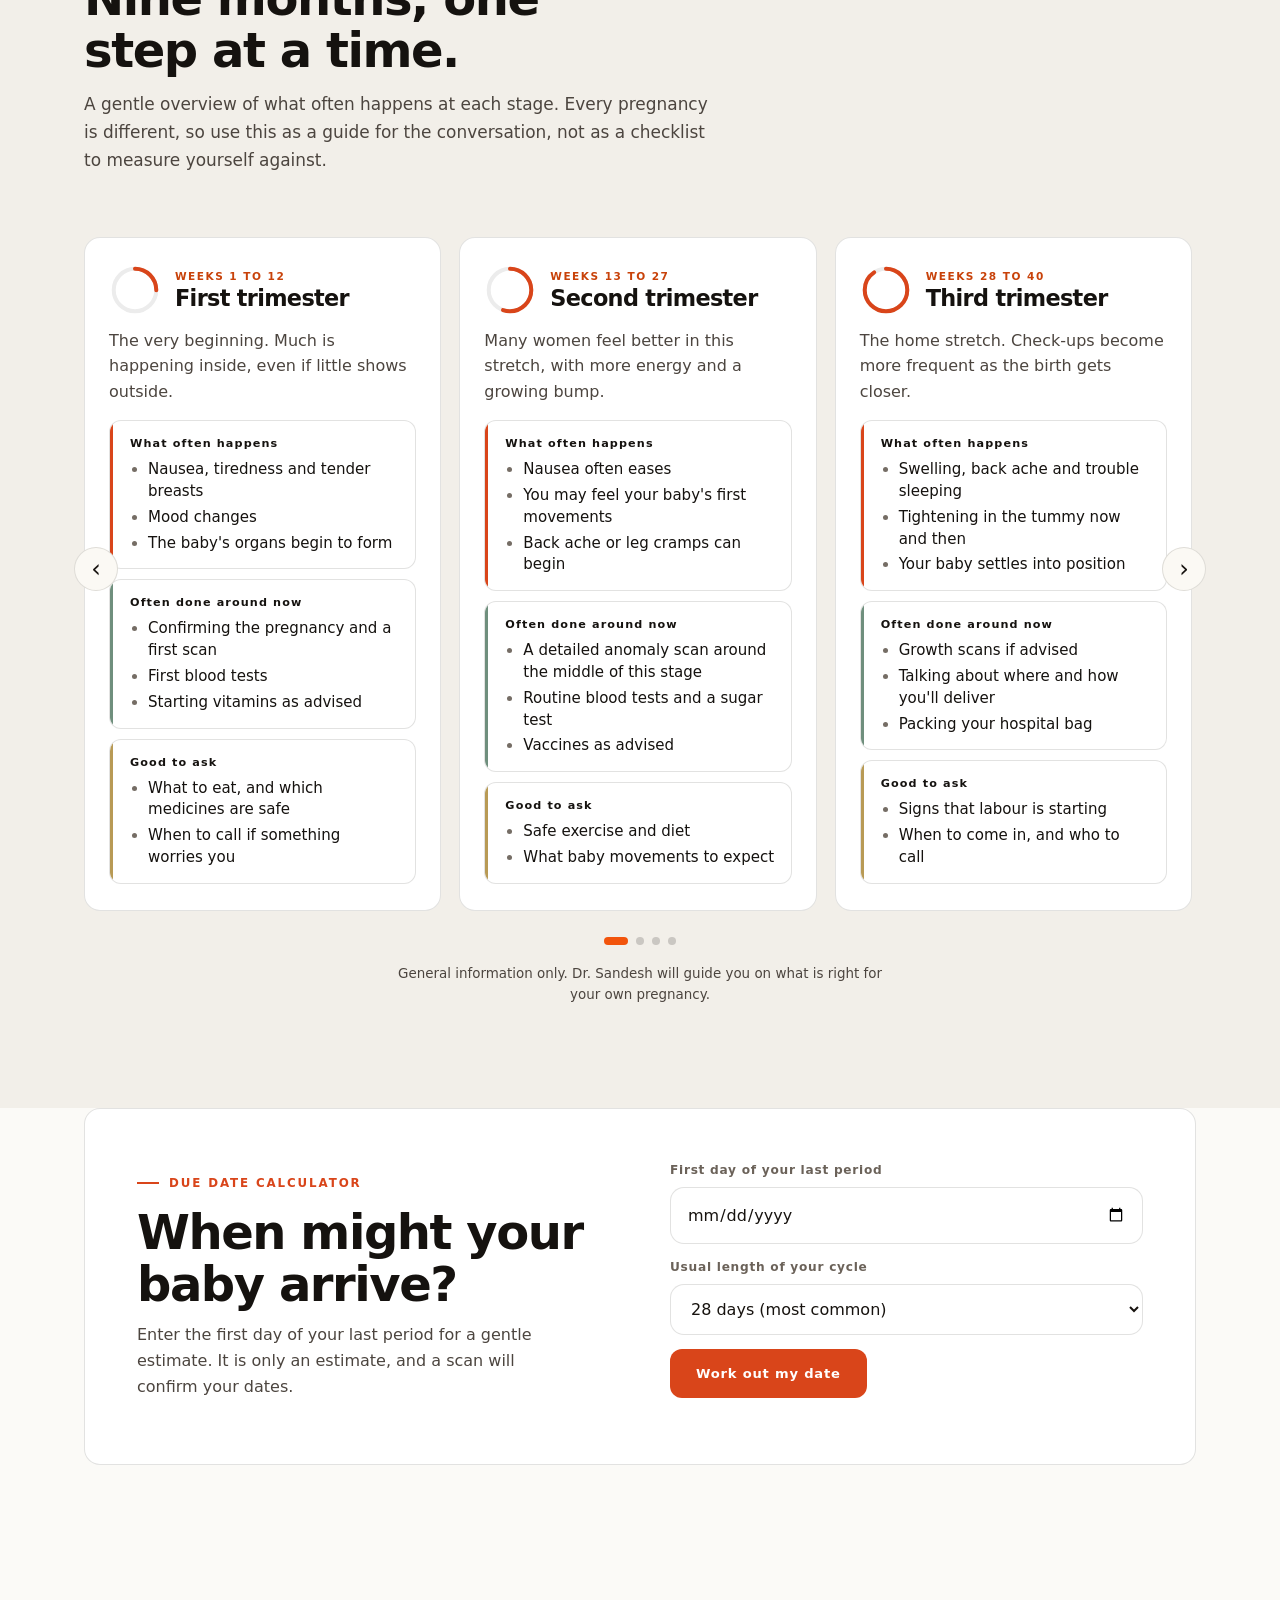
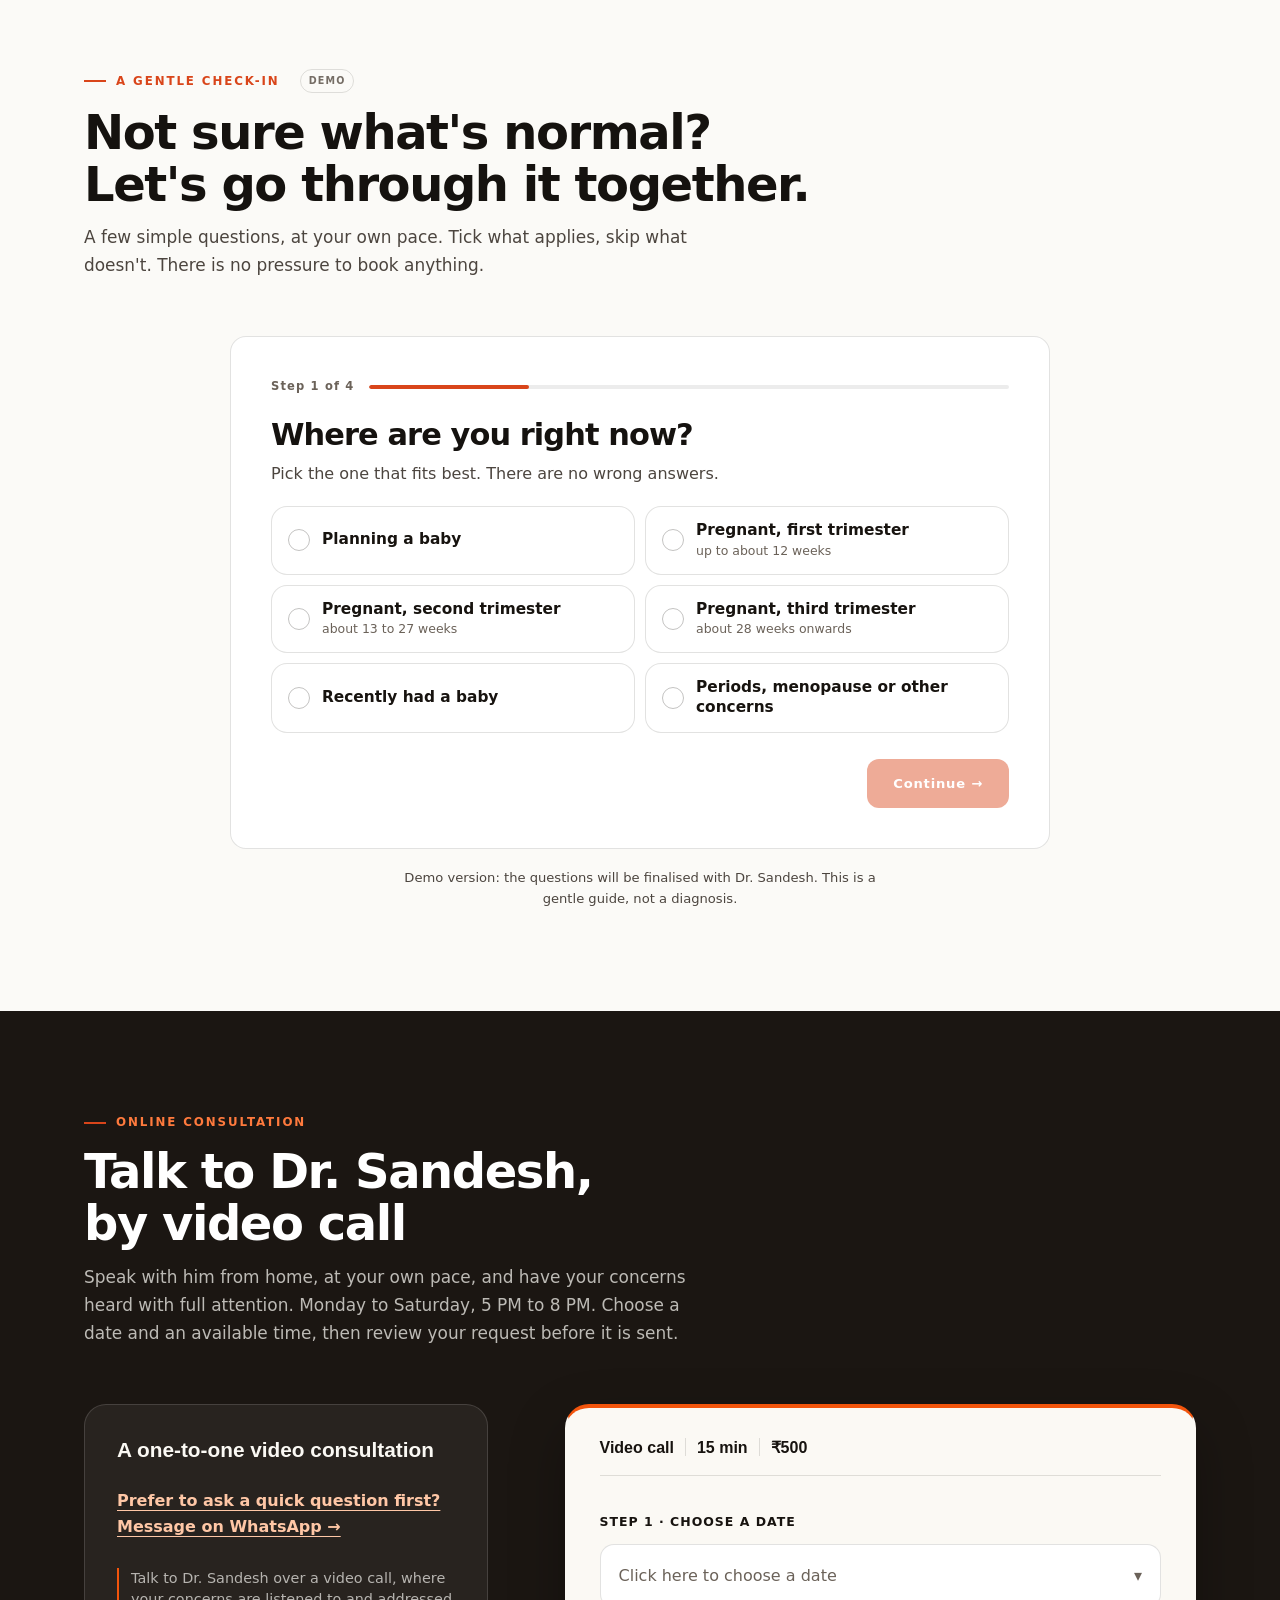
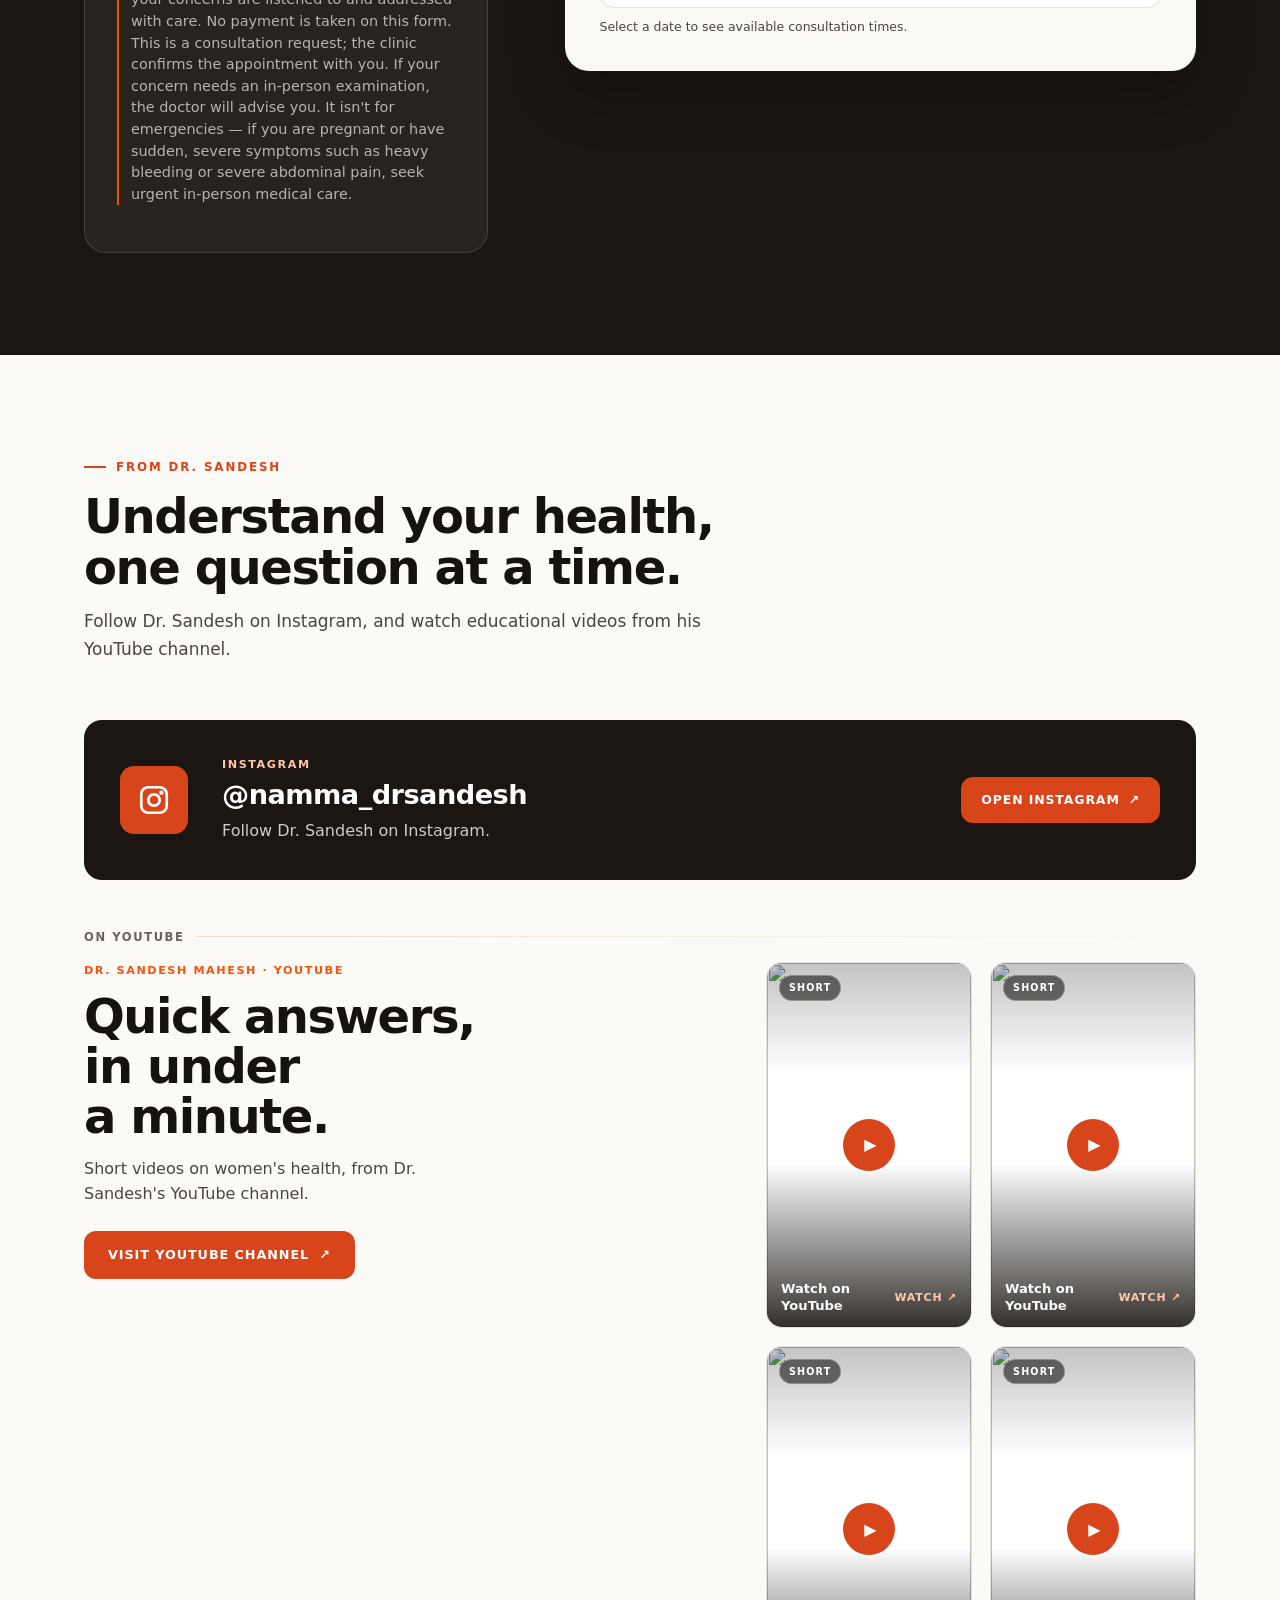
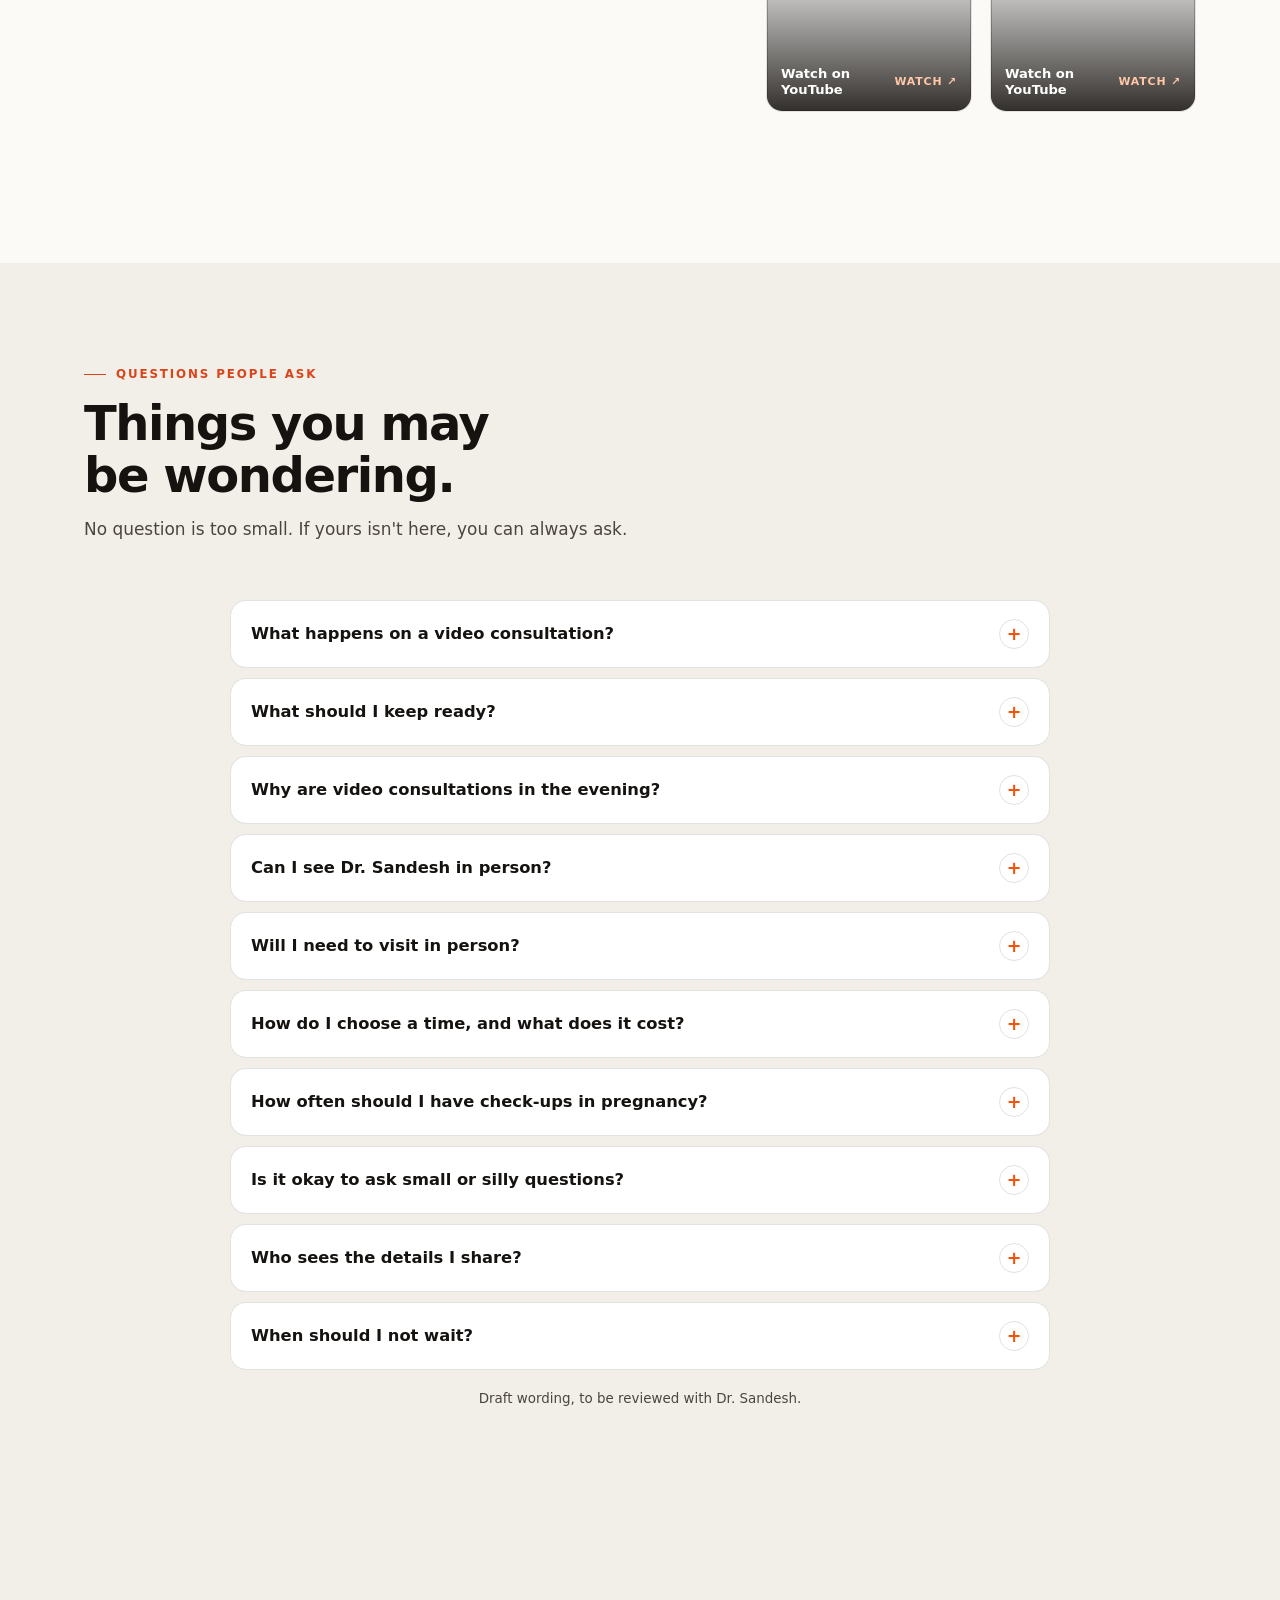
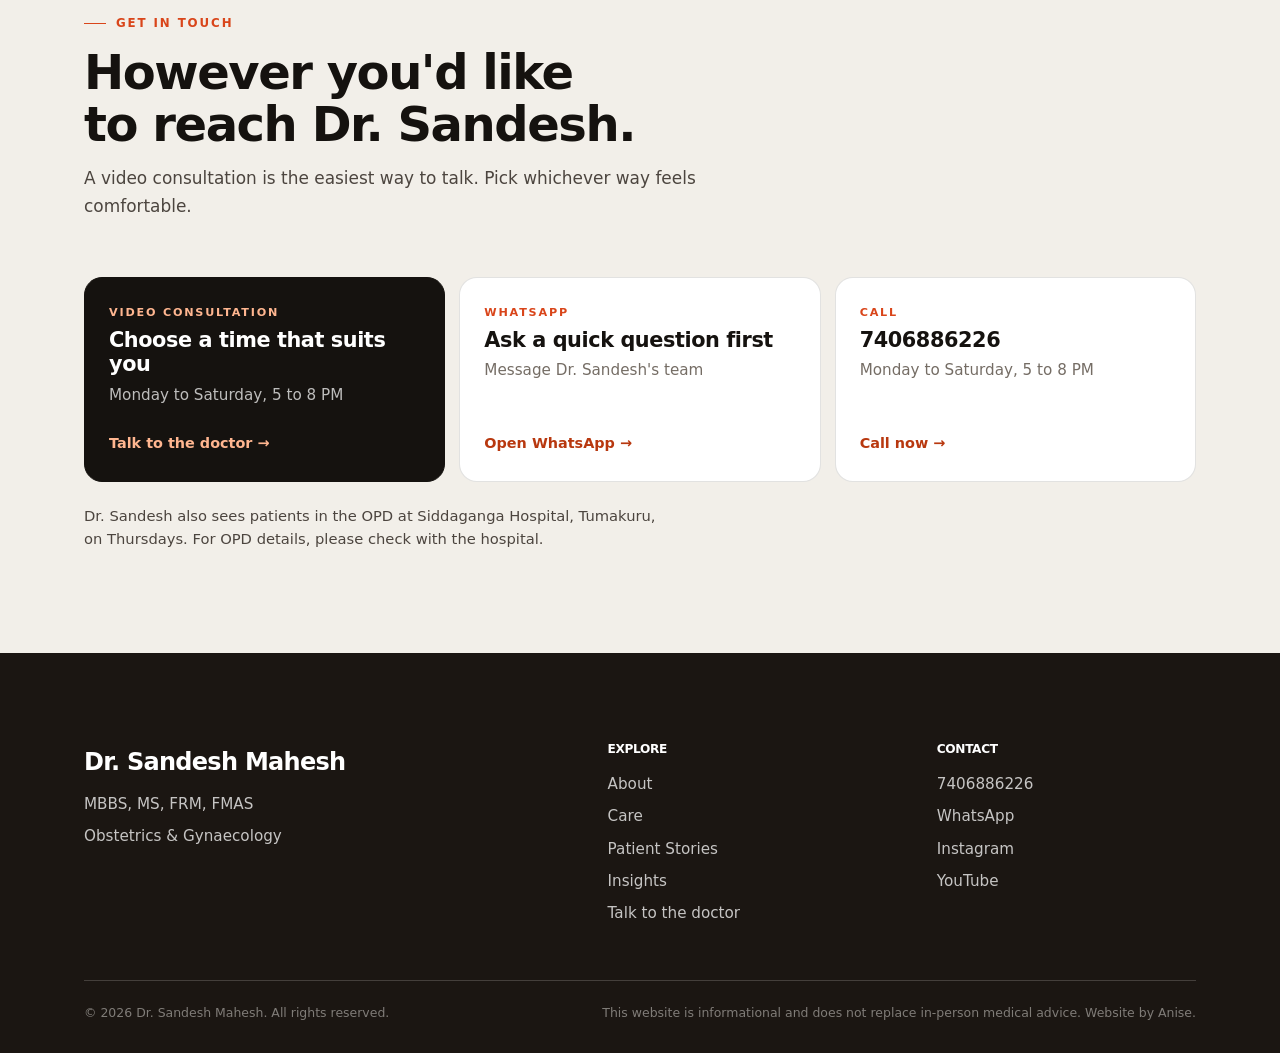
==== commit e49acb27: "Add files via upload" ====
--- a/index.html
+++ b/index.html
@@ -30,7 +30,7 @@
     <li><a href="#consult">Consult</a></li>
     <li><a href="#insights">Insights</a></li>
     <li><a href="#faq">FAQ</a></li>
-    <li><a href="#visit">Visit</a></li>
+    <li><a href="#contact">Contact</a></li>
   </ul>
 </nav>
 <nav class="mobile-nav-row" id="mobileNav" aria-label="Section navigation">
@@ -42,7 +42,7 @@
   <a href="#consult">Consult</a>
   <a href="#insights">Insights</a>
   <a href="#faq">FAQ</a>
-  <a href="#visit">Visit</a>
+  <a href="#contact">Contact</a>
 </nav>
 
 <header class="hero" id="hero">
@@ -89,7 +89,7 @@
       <h2>Hello, and thank you for stopping by.</h2>
       <p>Many of the questions I hear are ones people have carried around for months, because they weren't sure they were "serious enough" to ask. Questions like these are always worth asking. Whatever is on your mind, I'm happy to listen first and explain clearly after.</p>
       <p>If you'd like to talk, choose a time below. It's a video call, so you can be at home, and there's no need to decide today.</p>
-      <p class="note-sign">Dr. Sandesh Mahesh</p>
+      <p class="note-sign">~ Dr. Sandesh Mahesh</p>
       <div class="note-video" id="meetVideo" hidden></div>
     </div>
   </div>
@@ -154,7 +154,7 @@
       <div class="about-credentials">
         <div><span>QUALIFICATIONS</span><strong>MBBS · MS · FRM · FMAS</strong><small>MBBS and MS — Mandya Institute of Medical Sciences</small></div>
         <div><span>SPECIALITY</span><strong>Obstetrics &amp; Gynaecology</strong><small>Care across pregnancy, gynaecological and reproductive health concerns.</small></div>
-        <div><span>CURRENT AFFILIATION</span><strong>Siddaganga Hospital, Tumakuru</strong><small>Consultation Monday–Saturday, 5 PM–8 PM.</small></div>
+        <div><span>CURRENT AFFILIATION</span><strong>Siddaganga Hospital, Tumakuru</strong><small>Video consultations: Monday to Saturday, 5 PM to 8 PM.</small></div>
         <div><span>EXPERIENCE</span><strong>4+ years</strong><small>As currently stated in the supplied website content.</small></div>
       </div>
     </div>
@@ -284,6 +284,8 @@
     <div class="faq-list reveal">
       <details class="faq-item"><summary>What happens on a video consultation?</summary><div class="faq-body"><ol><li><b>Pick a time</b> that suits you, between 5 and 8 PM, Monday to Saturday.</li><li><b>Join the call</b> from your phone, from wherever you are comfortable.</li><li><b>Leave with a clear next step</b>, explained in plain words.</li></ol></div></details>
       <details class="faq-item"><summary>What should I keep ready?</summary><div class="faq-body"><ul><li>The date your last period started</li><li>Any scan or test reports you have</li><li>A list of medicines or vitamins you take</li><li>Your questions, written down so you don't forget</li></ul></div></details>
+      <details class="faq-item"><summary>Why are video consultations in the evening?</summary><div class="faq-body"><p>Dr. Sandesh works at the hospital from 9 AM to 4 PM, so video consultations are kept for the evening, from 5 to 8 PM, Monday to Saturday.</p></div></details>
+      <details class="faq-item"><summary>Can I see Dr. Sandesh in person?</summary><div class="faq-body"><p>Dr. Sandesh also sees patients in the OPD at Siddaganga Hospital, Tumakuru, on Thursdays. For OPD details, please check with the hospital.</p></div></details>
       <details class="faq-item"><summary>Will I need to visit in person?</summary><div class="faq-body"><p>Many concerns can be talked through on a video call. If something needs an in-person examination or tests, the doctor will advise you on the next step.</p></div></details>
       <details class="faq-item"><summary>How do I choose a time, and what does it cost?</summary><div class="faq-body"><p>Choose a date and an available time in the consultation section. It is listed as a 15-minute consultation for ₹500. No payment is taken on the form, and the clinic confirms your appointment with you.</p></div></details>
       <details class="faq-item"><summary>How often should I have check-ups in pregnancy?</summary><div class="faq-body"><p>A usual pattern is about once a month in the first six months, every two weeks from about 28 weeks, and weekly in the last month. Your doctor will set the exact pattern for you.</p></div></details>
@@ -295,20 +297,26 @@
   </div>
 </section>
 
-<section class="section-pad section-stone" id="visit">
-  <div class="container"><div class="section-head reveal"><span class="eyebrow">VISIT DR. SANDESH</span><h2>Siddaganga Hospital, Tumakuru</h2><p>Consultation Monday to Saturday, 5 PM to 8 PM.</p></div><div class="contact-panel reveal"><div><div class="contact-detail"><div class="label">Doctor</div><div class="value">Dr. Sandesh Mahesh, MBBS, MS, FRM, FMAS</div></div><div class="contact-detail"><div class="label">Experience</div><div class="value">4+ years</div></div><div class="contact-detail"><div class="label">Hospital</div><div class="value">Siddaganga Hospital, Tumakuru</div></div><div class="contact-detail"><div class="label">Phone</div><div class="value"><a href="tel:+917406886226">7406886226</a></div></div><div class="contact-actions"><a class="btn btn-primary" href="#consult">TALK TO THE DOCTOR</a><a class="btn btn-outline" href="tel:+917406886226">CALL</a><a class="btn btn-outline" href="https://www.google.com/maps/search/?api=1&amp;query=Siddaganga%20Hospital%20Tumakuru" target="_blank" rel="noopener"><svg class="btn-icon" viewBox="0 0 24 24" aria-hidden="true"><path d="M12 21s7-6.16 7-12A7 7 0 1 0 5 9c0 5.84 7 12 7 12Zm0-9.25A2.75 2.75 0 1 1 12 6.25a2.75 2.75 0 0 1 0 5.5Z"/></svg>GET DIRECTIONS</a></div></div><div class="contact-map-note location-card"><span class="location-card-kicker">LOCATION</span><h3>Siddaganga Hospital</h3><p>Tumakuru, Karnataka</p><p class="callout" style="margin-top:18px;">Not ready to visit? You can start with a video consultation from home. If you are pregnant or have sudden, severe symptoms, seek immediate medical attention.</p></div></div></div>
-</section>
-
-<section class="section-pad" style="text-align:center;"><div class="container"><p class="reveal" style="font-family:var(--font-display); font-weight:800; letter-spacing:-0.02em; font-size:clamp(1.5rem,3.6vw,2.3rem); max-width:20ch; margin:0 auto 26px;">Women's health deserves time, clarity and trust.</p><div class="reveal"><div style="font-family:var(--font-display); font-weight:800; font-size:1.3rem;">DR. SANDESH MAHESH</div><div style="color:var(--text-dim); font-weight:600; margin-top:6px;">MBBS &middot; MS &middot; FRM &middot; FMAS</div><span class="exp-badge" style="margin-top:10px;">4+ YEARS OF EXPERIENCE</span><div style="color:var(--text-dim); font-weight:600;">SIDDAGANGA HOSPITAL, TUMAKURU</div><div style="margin-top:22px;"><a class="btn btn-primary" href="#consult">TALK TO THE DOCTOR</a></div></div></div></section>
-
-<footer class="site-footer"><div class="container"><div class="footer-grid"><div><p class="foot-word">Dr. Sandesh Mahesh</p><p>MBBS, MS, FRM, FMAS</p><p>Obstetrics &amp; Gynaecology</p><p>Siddaganga Hospital, Tumakuru</p></div><div><h4>Explore</h4><a href="#about">About</a><a href="#care">Care</a><a href="#stories">Patient Stories</a><a href="#insights">Insights</a><a href="#consult">Talk to the doctor</a></div><div><h4>Visit</h4><a href="tel:+917406886226">7406886226</a><a href="mailto:support.anise@gmail.com">support.anise@gmail.com</a><a href="https://www.youtube.com/@Namma_DrSandesh" target="_blank" rel="noopener">YouTube</a><a href="#visit">Siddaganga Hospital, Tumakuru</a></div></div><div class="foot-bottom"><span>&copy; <span id="year"></span> Dr. Sandesh Mahesh. All rights reserved.</span><span>This website is informational and does not replace in-person medical advice. Website by Anise.</span></div></div></footer>
+<section class="section-pad section-stone contact-section" id="contact">
+  <div class="container">
+    <div class="section-head reveal"><span class="eyebrow">GET IN TOUCH</span><h2>However you'd like to reach Dr. Sandesh.</h2><p>A video consultation is the easiest way to talk. Pick whichever way feels comfortable.</p></div>
+    <div class="contact-grid reveal">
+      <a class="contact-card contact-primary" href="#consult"><small>VIDEO CONSULTATION</small><strong>Choose a time that suits you</strong><span>Monday to Saturday, 5 to 8 PM</span><em>Talk to the doctor &rarr;</em></a>
+      <a class="contact-card" href="https://wa.me/917406886226?text=Hello%20Dr.%20Sandesh%2C%20I%20have%20a%20question." target="_blank" rel="noopener"><small>WHATSAPP</small><strong>Ask a quick question first</strong><span>Message Dr. Sandesh's team</span><em>Open WhatsApp &rarr;</em></a>
+      <a class="contact-card" href="tel:+917406886226"><small>CALL</small><strong>7406886226</strong><span>Monday to Saturday, 5 to 8 PM</span><em>Call now &rarr;</em></a>
+    </div>
+    <p class="contact-foot reveal">Dr. Sandesh also sees patients in the OPD at Siddaganga Hospital, Tumakuru, on Thursdays. For OPD details, please check with the hospital.</p>
+  </div>
+</section>
+
+<footer class="site-footer"><div class="container"><div class="footer-grid"><div><p class="foot-word">Dr. Sandesh Mahesh</p><p>MBBS, MS, FRM, FMAS</p><p>Obstetrics &amp; Gynaecology</p></div><div><h4>Explore</h4><a href="#about">About</a><a href="#care">Care</a><a href="#stories">Patient Stories</a><a href="#insights">Insights</a><a href="#consult">Talk to the doctor</a></div><div><h4>Contact</h4><a href="tel:+917406886226">7406886226</a><a href="https://wa.me/917406886226" target="_blank" rel="noopener">WhatsApp</a><a href="https://www.instagram.com/namma_drsandesh/" target="_blank" rel="noopener">Instagram</a><a href="https://www.youtube.com/@Namma_DrSandesh" target="_blank" rel="noopener">YouTube</a></div></div><div class="foot-bottom"><span>&copy; <span id="year"></span> Dr. Sandesh Mahesh. All rights reserved.</span><span>This website is informational and does not replace in-person medical advice. Website by Anise.</span></div></div></footer>
 
 <div class="site-assistant" id="siteAssistant">
   <button class="assistant-toggle" id="assistantToggle" type="button" aria-expanded="false" aria-controls="assistantPanel" aria-label="Ask about the practice"><span class="assistant-bot-icon" aria-hidden="true"><img src="assets/chatbot/anise-assistant.webp" alt=""></span></button>
   <div class="assistant-panel" id="assistantPanel" hidden>
     <div class="assistant-head"><strong>Dr. Sandesh's website assistant</strong><button id="assistantClose" type="button" aria-label="Close">&times;</button></div>
     <div class="assistant-messages" id="assistantMessages"><div class="assistant-msg bot">Hi. I can help you find information about Dr. Sandesh, areas of care, consultations, patient stories and the hospital. I can also guide you around the website, but I can't diagnose symptoms.</div></div>
-    <div class="assistant-suggestions" id="assistantSuggestions"><button type="button" data-action="consult">Talk to the doctor online</button><button type="button" data-action="care">What does Dr. Sandesh treat?</button><button type="button" data-action="visit">Hospital location &amp; timings</button><button type="button" data-action="stories">Patient stories</button><button type="button" data-action="about">About Dr. Sandesh</button><button type="button" data-action="question">Ask a health question</button></div>
+    <div class="assistant-suggestions" id="assistantSuggestions"><button type="button" data-action="consult">Talk to the doctor online</button><button type="button" data-action="care">What does Dr. Sandesh treat?</button><button type="button" data-action="visit">Consultation timings</button><button type="button" data-action="stories">Patient stories</button><button type="button" data-action="about">About Dr. Sandesh</button><button type="button" data-action="question">Ask a health question</button></div>
     <form class="assistant-form" id="assistantForm"><input id="assistantInput" autocomplete="off" placeholder="Ask a question…"><button type="submit">Send</button></form>
   </div>
 </div>
--- a/css/checkin.css
+++ b/css/checkin.css
@@ -59,3 +59,13 @@
 .ci-contact a{font-weight:800;color:var(--orange-deep);white-space:nowrap}
 .ci-soft{display:inline-block;margin:0 0 4px;font-weight:700;color:var(--orange-deep);text-decoration:underline;text-underline-offset:4px}
 .ci-q2 + .ci-chips{margin-bottom:4px}
+
+/* v2 additions */
+.ci-nav-right{display:flex;align-items:center;gap:10px}
+.ci-skip{background:none;border:0;font:inherit;font-weight:700;color:var(--text-dim);cursor:pointer;padding:12px 8px;text-decoration:underline;text-underline-offset:4px}
+.ci-skip:hover{color:var(--ink)}
+.ci-sub-empty{margin:0 0 14px}
+.ci-sr{position:absolute;width:1px;height:1px;overflow:hidden;clip:rect(0 0 0 0)}
+.ci-grid-many{grid-template-columns:1fr 1fr}
+.ci-other-big textarea{min-height:110px}
+@media(max-width:640px){.ci-grid-many{grid-template-columns:1fr}}
--- a/css/final.css
+++ b/css/final.css
@@ -0,0 +1,235 @@
+/* =========================================================
+   Dr. Sandesh Mahesh — final design (index.html, body.studio)
+   Clean, modern and flat: Manrope type, one orange accent, white cards with
+   thin lines, a quiet video hero. Self-contained: styles every section it needs.
+   Load it AFTER main.css, patient-insights.css, sandesh.css, checkin.css, journey.css.
+   ========================================================= */
+:root{
+  --c-paper:#FBFAF7; --c-sand:#F2EFE9; --c-card:#FFFFFF; --c-ink:#15120F; --c-soft:#4C453F; --c-mute:#756D65;
+  --c-line:rgba(21,18,15,.12); --c-accent:#D9451A; --c-accent-deep:#B8380F; --c-tint:#FCEFE8; --c-dark:#1B1612;
+  --f:"Manrope",Inter,system-ui,-apple-system,"Segoe UI",sans-serif;
+}
+body.studio{background:var(--c-paper);color:var(--c-ink);font-family:var(--f);font-weight:500;-webkit-font-smoothing:antialiased}
+body.studio :is(button,input,select,textarea){font-family:var(--f)}
+body.studio :is(h1,h2,h3,h4,.foot-word,.wordmark){font-family:var(--f);font-weight:800;letter-spacing:-.03em;color:var(--c-ink)}
+body.studio h2{font-size:clamp(1.9rem,4.4vw,3rem);line-height:1.08}
+body.studio h3{letter-spacing:-.02em}
+body.studio p{color:var(--c-soft)}
+body.studio .section-head p{font-size:1.06rem;line-height:1.65;max-width:58ch}
+body.studio .eyebrow{font-family:var(--f);font-size:.74rem;font-weight:800;letter-spacing:.16em;color:var(--c-accent)}
+body.studio .eyebrow::before,body.studio .eyebrow::after{background:var(--c-accent)}
+body.studio .section-pad{background:transparent}
+body.studio .section-stone:not(#consult),body.studio .section-journey,body.studio .section-faq,body.studio .section-lifestage{background:var(--c-sand)}
+body.studio .section-checkin,body.studio .section-stories-focus,body.studio .note-section,body.studio .section-duedate{background:var(--c-paper)}
+body.studio .reveal{will-change:auto}
+
+/* ---------- navigation ---------- */
+body.studio .site-nav,body.studio .mobile-nav-row{background:rgba(255,255,255,.97);-webkit-backdrop-filter:none;backdrop-filter:none;box-shadow:none;border-bottom:1px solid var(--c-line)}
+body.studio .wordmark{font-weight:800;color:var(--c-ink)}
+body.studio .nav-links a{color:var(--c-ink);font-weight:600}
+body.studio .nav-links a.active{color:var(--c-accent-deep)}
+body.studio .mobile-nav-row a{background:#fff;border:1px solid var(--c-line);color:var(--c-ink);font-weight:600;box-shadow:none}
+body.studio .mobile-nav-row a.active{background:var(--c-ink);border-color:var(--c-ink);color:#fff}
+
+/* ---------- hero: quiet looping video, only what is needed ---------- */
+.hero{position:relative;display:flex;align-items:center;min-height:min(92vh,900px);min-height:min(92svh,900px);padding:130px 0 90px;background:#15100C;color:#fff;overflow:hidden}
+.hero-video{position:absolute;inset:0;background:#15100C}
+.hero-video video{width:100%;height:100%;object-fit:cover;display:block}
+.hero-video::after{content:"";position:absolute;inset:0;background:linear-gradient(180deg,rgba(15,11,8,.52) 0%,rgba(15,11,8,.6) 100%)}
+.hero .container{position:relative;z-index:2;width:100%}
+.hero-inner{max-width:820px}
+.hero-kicker{margin:0 0 22px;font-size:.78rem;font-weight:800;letter-spacing:.18em;text-transform:uppercase;color:rgba(255,255,255,.82)!important}
+body.studio .hero h1{margin:0;font-size:clamp(2.5rem,6.2vw,4.7rem);line-height:1.04;font-weight:800;letter-spacing:-.04em;color:#fff}
+body.studio .hero h1 span{color:#FFB690}
+.hero-sub{margin:24px 0 0;max-width:42ch;font-size:clamp(1.05rem,2vw,1.28rem);line-height:1.55;color:rgba(255,255,255,.88)!important}
+.hero-cta{display:flex;flex-wrap:wrap;gap:12px;margin-top:34px}
+.hbtn{display:inline-flex;align-items:center;justify-content:center;padding:16px 28px;border-radius:12px;font-weight:700;font-size:1rem;text-decoration:none;transition:background .2s,border-color .2s}
+.hbtn-solid{background:var(--c-accent);color:#fff}
+.hbtn-solid:hover{background:var(--c-accent-deep)}
+.hbtn-outline{border:1.5px solid rgba(255,255,255,.7);color:#fff;background:transparent}
+.hbtn-outline:hover{background:rgba(255,255,255,.12);border-color:#fff}
+.hero-meta{list-style:none;display:flex;flex-wrap:wrap;gap:6px 0;margin:34px 0 0;padding:0;font-size:.95rem;font-weight:600;color:rgba(255,255,255,.8)}
+.hero-meta li+li::before{content:"";display:inline-block;width:1px;height:14px;margin:0 16px;background:rgba(255,255,255,.4);vertical-align:-2px}
+@media(max-width:900px){
+  .hero{padding:150px 0 64px;min-height:0;align-items:flex-start}
+  .hero-video::after{background:rgba(15,11,8,.62)}
+  .hero-cta .hbtn{flex:1 1 100%}
+}
+
+/* ---------- how it works ---------- */
+body.studio .steps-strip{margin:0;padding:34px 0;background:#fff;border-bottom:1px solid var(--c-line)}
+.steps-grid{list-style:none;margin:0;padding:0;display:grid;grid-template-columns:repeat(3,minmax(0,1fr));gap:14px}
+.step{position:relative;display:flex;align-items:flex-start;gap:14px;padding:18px;border-radius:14px;background:var(--c-paper);border:1px solid var(--c-line)}
+.step-n{position:absolute;top:-11px;left:16px;width:24px;height:24px;border-radius:50%;display:grid;place-items:center;background:var(--c-ink);color:#fff;font-size:.72rem;font-weight:800}
+.step-ico{width:34px;height:34px;flex:none;fill:none;stroke:var(--c-accent);stroke-width:1.6;stroke-linecap:round;stroke-linejoin:round;margin-top:2px}
+.step div strong{display:block;font-size:1rem;color:var(--c-ink)}
+.step div span{display:block;margin-top:4px;font-size:.9rem;line-height:1.5;color:var(--c-mute)}
+@media(max-width:820px){.steps-grid{grid-template-columns:1fr;gap:18px}}
+
+/* ---------- meet the doctor ---------- */
+.note-grid{display:grid;grid-template-columns:minmax(0,.8fr) minmax(0,1.2fr);gap:clamp(28px,6vw,84px);align-items:center}
+.note-photo{margin:0}
+.note-img{aspect-ratio:4/5;border-radius:18px;overflow:hidden;background:#E6DFD4;border:1px solid var(--c-line)}
+.note-img img{width:100%;height:100%;object-fit:cover;object-position:50% 14%;display:block}
+.note-img .doctor-monogram{height:100%}
+.note-photo figcaption{margin-top:16px;display:grid;gap:3px}
+.note-photo figcaption strong{font-size:1.05rem;color:var(--c-ink)}
+.note-photo figcaption span{font-size:.88rem;line-height:1.5;color:var(--c-mute)}
+.note-text h2{margin:12px 0 18px}
+.note-text p{font-size:1.08rem;line-height:1.7;max-width:54ch}
+.note-sign{margin-top:22px!important;font-weight:800;color:var(--c-ink)!important}
+.note-video[hidden]{display:none}
+.note-video{margin-top:26px}
+.note-play{position:relative;display:block;width:100%;aspect-ratio:16/10;padding:0;border:0;border-radius:14px;overflow:hidden;cursor:pointer;background:var(--c-dark)}
+.note-play img{width:100%;height:100%;object-fit:cover;display:block}
+.note-play span{position:absolute;left:50%;top:50%;width:62px;height:62px;margin:-31px 0 0 -31px;border-radius:50%;display:grid;place-items:center;padding-left:4px;background:var(--c-accent);color:#fff;font-size:1.15rem}
+.note-video small{display:block;margin-top:10px;color:var(--c-mute);font-size:.85rem}
+.note-frame{aspect-ratio:16/10;border-radius:14px;overflow:hidden}
+.note-frame iframe{width:100%;height:100%;border:0}
+@media(max-width:820px){.note-grid{grid-template-columns:1fr}.note-photo{max-width:360px}}
+
+/* ---------- cards ---------- */
+body.studio :is(.care-item,.faq-item,.journey-card,.lifestage-card,.duedate-card,.ci-card,.location-card,.about-credentials>div,.approach,.youtube-card,.short-card,.video-empty,.booking-widget-wrap){
+  background:var(--c-card);background-image:none;-webkit-backdrop-filter:none;backdrop-filter:none;border:1px solid var(--c-line);box-shadow:none;border-radius:16px}
+body.studio .about-credentials>div{padding:16px 18px;border-radius:14px}
+body.studio .care-item.open{background:var(--c-tint);border-color:rgba(217,69,26,.35)}
+body.studio :is(.lifestage-card,.faq-item,.care-item):hover{transform:none;border-color:rgba(217,69,26,.5);box-shadow:none}
+body.studio .care-item-head .n,body.studio .step-n{background:var(--c-ink);color:#fff}
+body.studio .care-item.open .care-item-head .n{background:var(--c-accent)}
+body.studio .care-category-note{background:#fff;border:1px solid var(--c-line);border-left:3px solid var(--c-accent);border-radius:0 12px 12px 0;box-shadow:none;-webkit-backdrop-filter:none;backdrop-filter:none}
+body.studio .care-related{background:var(--c-paper);border:1px solid var(--c-line);border-left:3px solid var(--c-accent);border-radius:0 10px 10px 0}
+
+/* ---------- about approach ---------- */
+.approach-row{display:grid;grid-template-columns:repeat(3,minmax(0,1fr));gap:14px;margin-top:clamp(26px,5vw,44px)}
+.approach{display:grid;gap:6px;padding:20px 22px;align-content:start}
+.approach svg{width:30px;height:30px;fill:none;stroke:var(--c-accent);stroke-width:1.7;stroke-linecap:round;stroke-linejoin:round;margin-bottom:4px}
+.approach strong{font-size:1.02rem;color:var(--c-ink)}
+.approach span{font-size:.92rem;line-height:1.5;color:var(--c-mute)}
+@media(max-width:820px){.approach-row{grid-template-columns:1fr}}
+
+/* ---------- does this sound like you ---------- */
+body.studio .lifestage-grid{display:grid;grid-template-columns:repeat(4,minmax(0,1fr));gap:12px}
+body.studio .lifestage-card{display:flex;flex-direction:column;justify-content:space-between;gap:20px;padding:22px 20px;text-align:left;min-height:168px;cursor:pointer}
+body.studio .lifestage-card q{quotes:"\201C" "\201D";font-size:1.1rem;line-height:1.35;font-weight:700;letter-spacing:-.015em;color:var(--c-ink)}
+body.studio .lifestage-card em{font-style:normal;font-size:.8rem;font-weight:800;color:var(--c-accent-deep)}
+@media(max-width:1020px){body.studio .lifestage-grid{grid-template-columns:repeat(2,minmax(0,1fr))}}
+@media(max-width:520px){body.studio .lifestage-grid{grid-template-columns:1fr}body.studio .lifestage-card{min-height:0}}
+
+/* ---------- buttons ---------- */
+body.studio :is(.btn-primary,.ci-next,.ci-btn-solid,.dd-btn,.yt-visit,.instagram-go,.youtube-channel-copy span){background:var(--c-accent);background-image:none;box-shadow:none;border-radius:12px;color:#fff;font-weight:700}
+body.studio :is(.btn-primary,.ci-next,.ci-btn-solid,.dd-btn,.yt-visit):hover{background:var(--c-accent-deep);transform:none;box-shadow:none}
+body.studio .btn,body.studio .ci-btn-ghost{border-radius:12px}
+body.studio .btn-outline{border:1.5px solid var(--c-ink);color:var(--c-ink);background:transparent}
+
+/* ---------- journey ---------- */
+body.studio .journey-card{border-radius:18px}
+body.studio .jc-block{position:relative;background:#fff;border:1px solid var(--c-line);border-radius:12px;padding:14px 16px 14px 20px;margin-top:10px;overflow:hidden}
+body.studio .jc-block::before{content:"";position:absolute;left:0;top:0;bottom:0;width:3px}
+body.studio .jc-happens::before{background:var(--c-accent)}
+body.studio .jc-done::before{background:#6F8F7D}
+body.studio .jc-ask::before{background:#B89A55}
+body.studio :is(.jc-happens,.jc-done,.jc-ask){background:#fff;border-color:var(--c-line)}
+body.studio .jc-block b{color:var(--c-ink)!important;letter-spacing:.1em}
+body.studio .jc-block b::before{display:none}
+body.studio .jc-block li::marker{color:var(--c-mute)}
+body.studio .jc-ring-fg{stroke:var(--c-accent)}
+body.studio .journey-arrow{border-color:var(--c-line);box-shadow:none}
+body.studio .dd-out{background:var(--c-tint);border-color:rgba(217,69,26,.25)}
+
+/* ---------- check-in ---------- */
+body.studio .ci-card{border-radius:20px}
+body.studio .ci-opt,body.studio .ci-chip{background:#fff;border-color:var(--c-line)}
+body.studio .ci-opt.is-on{background:var(--c-tint);border-color:var(--c-accent);box-shadow:none}
+body.studio .ci-opt.is-on .ci-tick{background:var(--c-accent);border-color:var(--c-accent)}
+body.studio .ci-chip.is-on{background:var(--c-ink);border-color:var(--c-ink);color:#fff}
+body.studio .ci-progress b{background:var(--c-accent)}
+body.studio .ci-result{background:var(--c-tint);border:1px solid rgba(217,69,26,.22)}
+body.studio .ci-urgent{background:#FDEEEA;border-color:#E5A99A}
+body.studio .ci-pace{background:#fff;border-color:var(--c-line)}
+body.studio :is(.ci-form input,.ci-other textarea,.duedate-form input,.duedate-form select){background:#fff}
+body.studio .ci-demo{border-color:var(--c-line);color:var(--c-mute)}
+
+/* ---------- consult (dark band) ---------- */
+body.studio #consult{background:var(--c-dark)!important;background-image:none!important}
+body.studio #consult::before,body.studio #consult::after{display:none!important}
+body.studio .booking-widget-wrap{border-radius:18px}
+body.studio .consult-summary{background:rgba(255,255,255,.06);-webkit-backdrop-filter:none;backdrop-filter:none;border:1px solid rgba(255,255,255,.16);box-shadow:none;border-radius:18px}
+body.studio #consult .section-head h2{color:#fff}
+.wa-ask{display:inline-block;margin:6px 0 14px;color:#FFC7A6;font-weight:700;text-decoration:underline;text-underline-offset:4px}
+.wa-ask:hover{color:#fff}
+
+/* ---------- Instagram + YouTube ---------- */
+body.studio .instagram-card{background:var(--c-dark);background-image:none;-webkit-backdrop-filter:none;backdrop-filter:none;border:0;border-radius:18px;box-shadow:none}
+body.studio .instagram-card:hover{transform:none;box-shadow:none}
+body.studio .instagram-badge{background:var(--c-accent);box-shadow:none;border-radius:14px}
+body.studio .instagram-copy small{color:#FFC7A6}
+body.studio .youtube-channel-card{animation:none;box-shadow:none;border-radius:18px;background:#fff;border:1px solid var(--c-line)}
+body.studio .youtube-channel-art{background:var(--c-dark)}
+body.studio :is(.youtube-play,.short-play){background:var(--c-accent);box-shadow:none}
+body.studio .short-card{border-radius:14px}
+body.studio .short-card:hover{transform:none;box-shadow:none;border-color:var(--c-accent)}
+body.studio .short-foot em{color:#FFC7A6}
+
+/* ---------- visit + footer ---------- */
+body.studio .contact-detail .label{color:var(--c-accent-deep)}
+body.studio .contact-map-note.location-card{background:var(--c-tint)}
+body.studio .callout{border-left-color:var(--c-accent)}
+body.studio .site-footer{background:var(--c-dark)}
+body.studio .site-footer::before{display:none}
+body.studio .exp-badge{background:var(--c-accent);box-shadow:none}
+
+/* readable text on the dark cards and the footer */
+body.studio .instagram-copy p{color:rgba(255,255,255,.78)}
+body.studio .instagram-copy strong{color:#fff;font-size:clamp(1.15rem,5.4vw,1.7rem);overflow-wrap:anywhere}
+body.studio .site-footer p,body.studio .site-footer a{color:rgba(255,255,255,.75)}
+body.studio .site-footer :is(h4,.foot-word){color:#fff}
+
+/* =========================================================
+   Round 2 fixes
+   ========================================================= */
+
+/* The top bar is always white, so its text is always dark (never white-on-white, whatever script state is loaded) */
+body.studio .site-nav .wordmark,body.studio .site-nav.is-on-dark .wordmark{color:var(--c-ink)!important;opacity:1!important;visibility:visible!important}
+body.studio .site-nav .wordmark .dot{color:var(--c-accent)!important}
+body.studio .site-nav .nav-links a,body.studio .site-nav.is-on-dark .nav-links a{color:var(--c-ink)!important}
+body.studio .site-nav .nav-links a.active{color:var(--c-accent-deep)!important}
+body.studio .mobile-nav-row a,body.studio .mobile-nav-row.is-on-dark a{background:#fff!important;border:1px solid var(--c-line)!important;color:var(--c-ink)!important}
+body.studio .mobile-nav-row a.active,body.studio .mobile-nav-row.is-on-dark a.active{background:var(--c-ink)!important;border-color:var(--c-ink)!important;color:#fff!important}
+body.studio .site-nav,body.studio .site-nav.is-on-dark,body.studio .mobile-nav-row,body.studio .mobile-nav-row.is-on-dark{background:#fff!important;opacity:1!important;transform:none!important}
+
+/* meet the doctor: balanced, centred */
+.note-grid{grid-template-columns:minmax(0,1fr) minmax(0,1.1fr);gap:clamp(30px,7vw,100px);align-items:center;justify-items:center}
+.note-photo{width:100%;max-width:440px;margin:0 auto}
+.note-text{max-width:560px}
+.note-img{box-shadow:12px 12px 0 var(--c-sand)}
+.note-photo figcaption{text-align:center;margin-top:22px}
+.note-sign{font-size:1.15rem;letter-spacing:.01em}
+@media(max-width:820px){
+  .note-grid{grid-template-columns:1fr;justify-items:stretch}
+  .note-photo{max-width:340px}
+  .note-text{max-width:none}
+  .note-img{box-shadow:10px 10px 0 var(--c-sand)}
+}
+
+/* contact section */
+.contact-grid{display:grid;grid-template-columns:repeat(3,minmax(0,1fr));gap:14px}
+.contact-card{display:flex;flex-direction:column;gap:6px;padding:26px 24px;border-radius:18px;background:#fff;border:1px solid var(--c-line);color:var(--c-ink);text-decoration:none;transition:border-color .2s,transform .2s,box-shadow .2s}
+.contact-card small{font-size:.7rem;font-weight:800;letter-spacing:.16em;color:var(--c-accent)}
+.contact-card strong{font-size:1.3rem;line-height:1.2;letter-spacing:-.02em;color:var(--c-ink)}
+.contact-card span{font-size:.95rem;color:var(--c-mute)}
+.contact-card em{margin-top:auto;padding-top:18px;font-style:normal;font-weight:800;font-size:.9rem;color:var(--c-accent-deep)}
+.contact-card:hover{border-color:rgba(217,69,26,.5);transform:translateY(-2px);box-shadow:0 10px 24px -16px rgba(21,18,15,.35)}
+.contact-primary{background:var(--c-ink);border-color:var(--c-ink)}
+.contact-primary small{color:#FFB690}.contact-primary strong{color:#fff}.contact-primary span{color:rgba(255,255,255,.72)}.contact-primary em{color:#FFB690}
+.contact-primary:hover{border-color:var(--c-ink)}
+.contact-foot{margin:22px 0 0;max-width:62ch;font-size:.92rem;color:var(--c-mute)}
+@media(max-width:820px){.contact-grid{grid-template-columns:1fr}.contact-card{padding:22px 20px}}
+
+/* buttons: a quiet, subtle response, nothing flashy */
+body.studio :is(.hbtn,.btn,.ci-next,.ci-btn,.ci-btn-ghost,.dd-btn,.yt-visit,.instagram-go,.ci-chip,.ci-opt,.lifestage-card,.contact-card,.short-card,.care-item-head,.faq-item summary,.story-cta,button.btn){
+  transition:background-color .2s ease,border-color .2s ease,color .2s ease,transform .2s ease,box-shadow .2s ease}
+body.studio :is(.hbtn-solid,.btn-primary,.ci-next,.ci-btn-solid,.dd-btn,.yt-visit,.instagram-go):hover{transform:translateY(-1px);box-shadow:0 6px 14px -8px rgba(185,56,15,.55)}
+body.studio :is(.hbtn,.btn,.ci-next,.ci-btn,.ci-btn-ghost,.dd-btn,.yt-visit,.instagram-go,.ci-chip,.ci-opt,.contact-card):active{transform:translateY(0) scale(.985);box-shadow:none}
+body.studio .hbtn-outline:hover{transform:translateY(-1px)}
+body.studio :is(a,button,input,select,textarea,summary):focus-visible{outline:2px solid var(--c-accent);outline-offset:3px;border-radius:10px}
+@media(max-width:520px){.hero-meta{gap:4px 18px}.hero-meta li+li::before{display:none}}
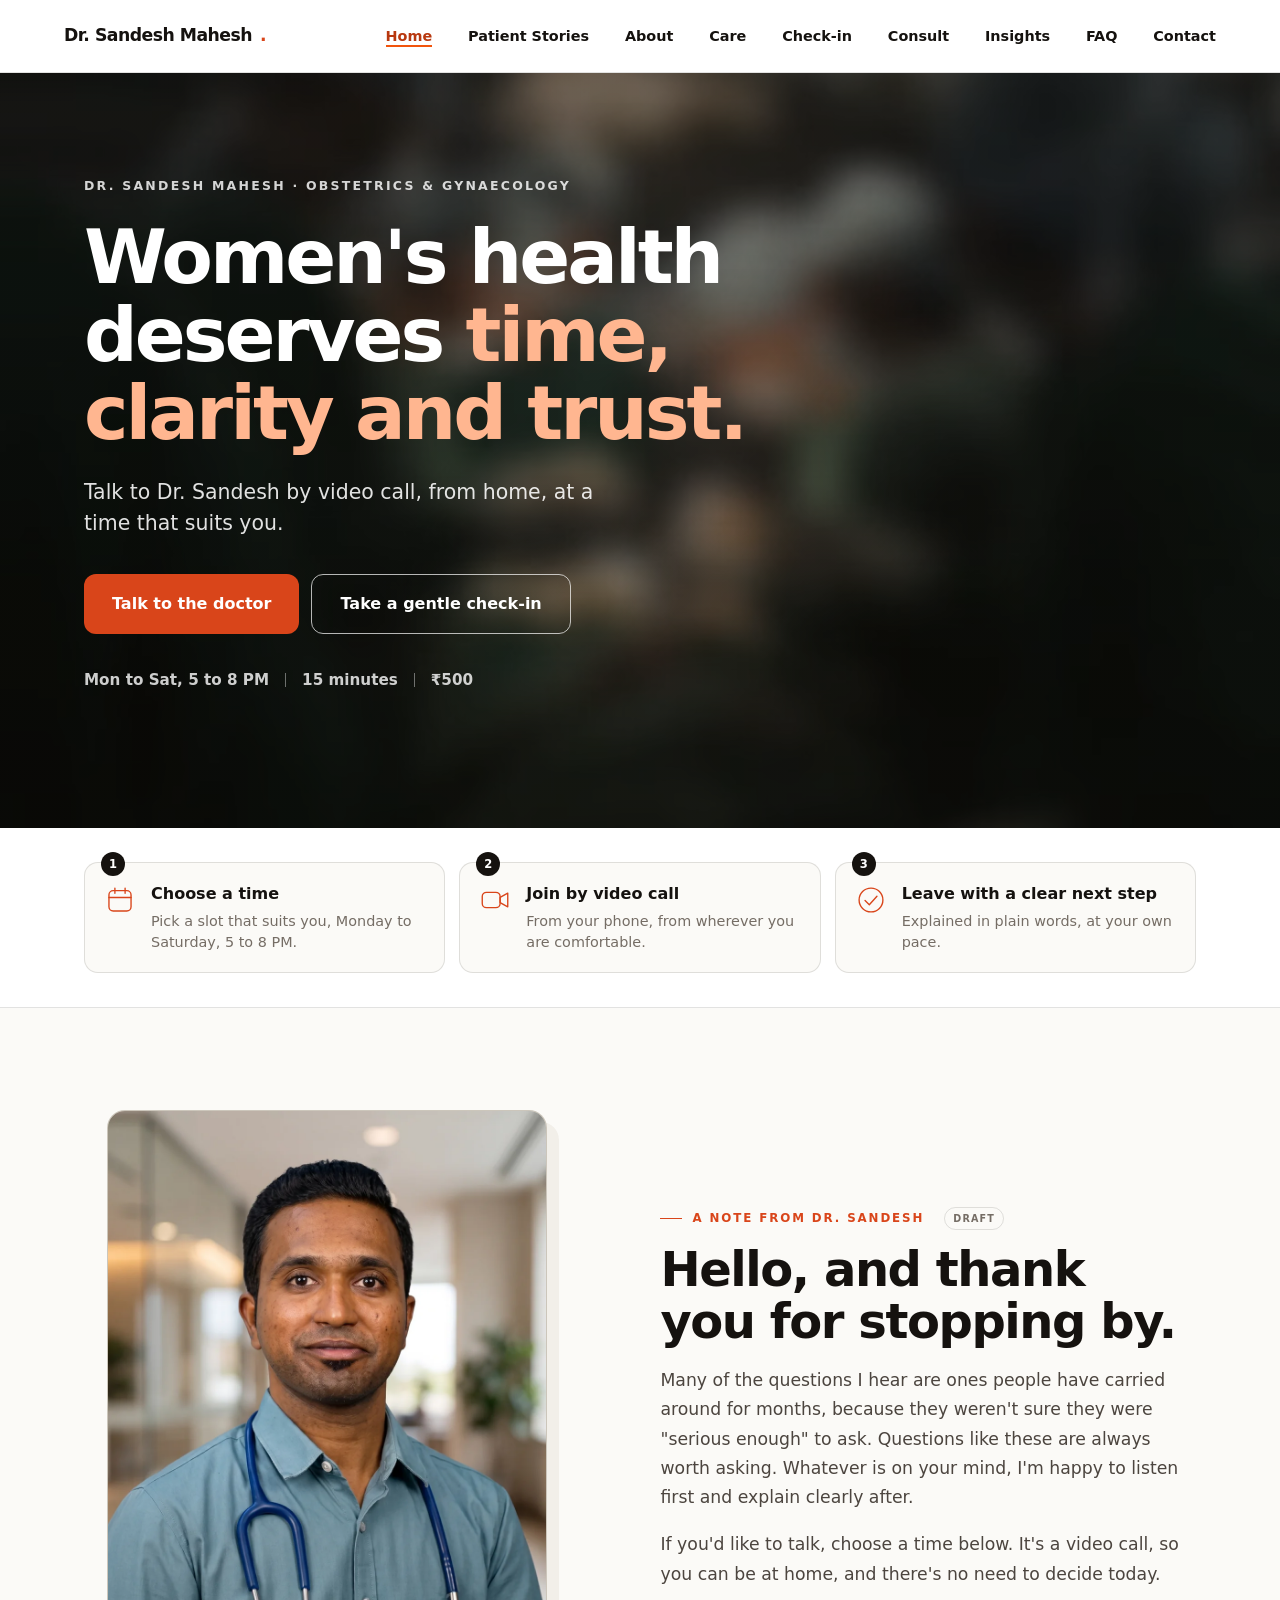
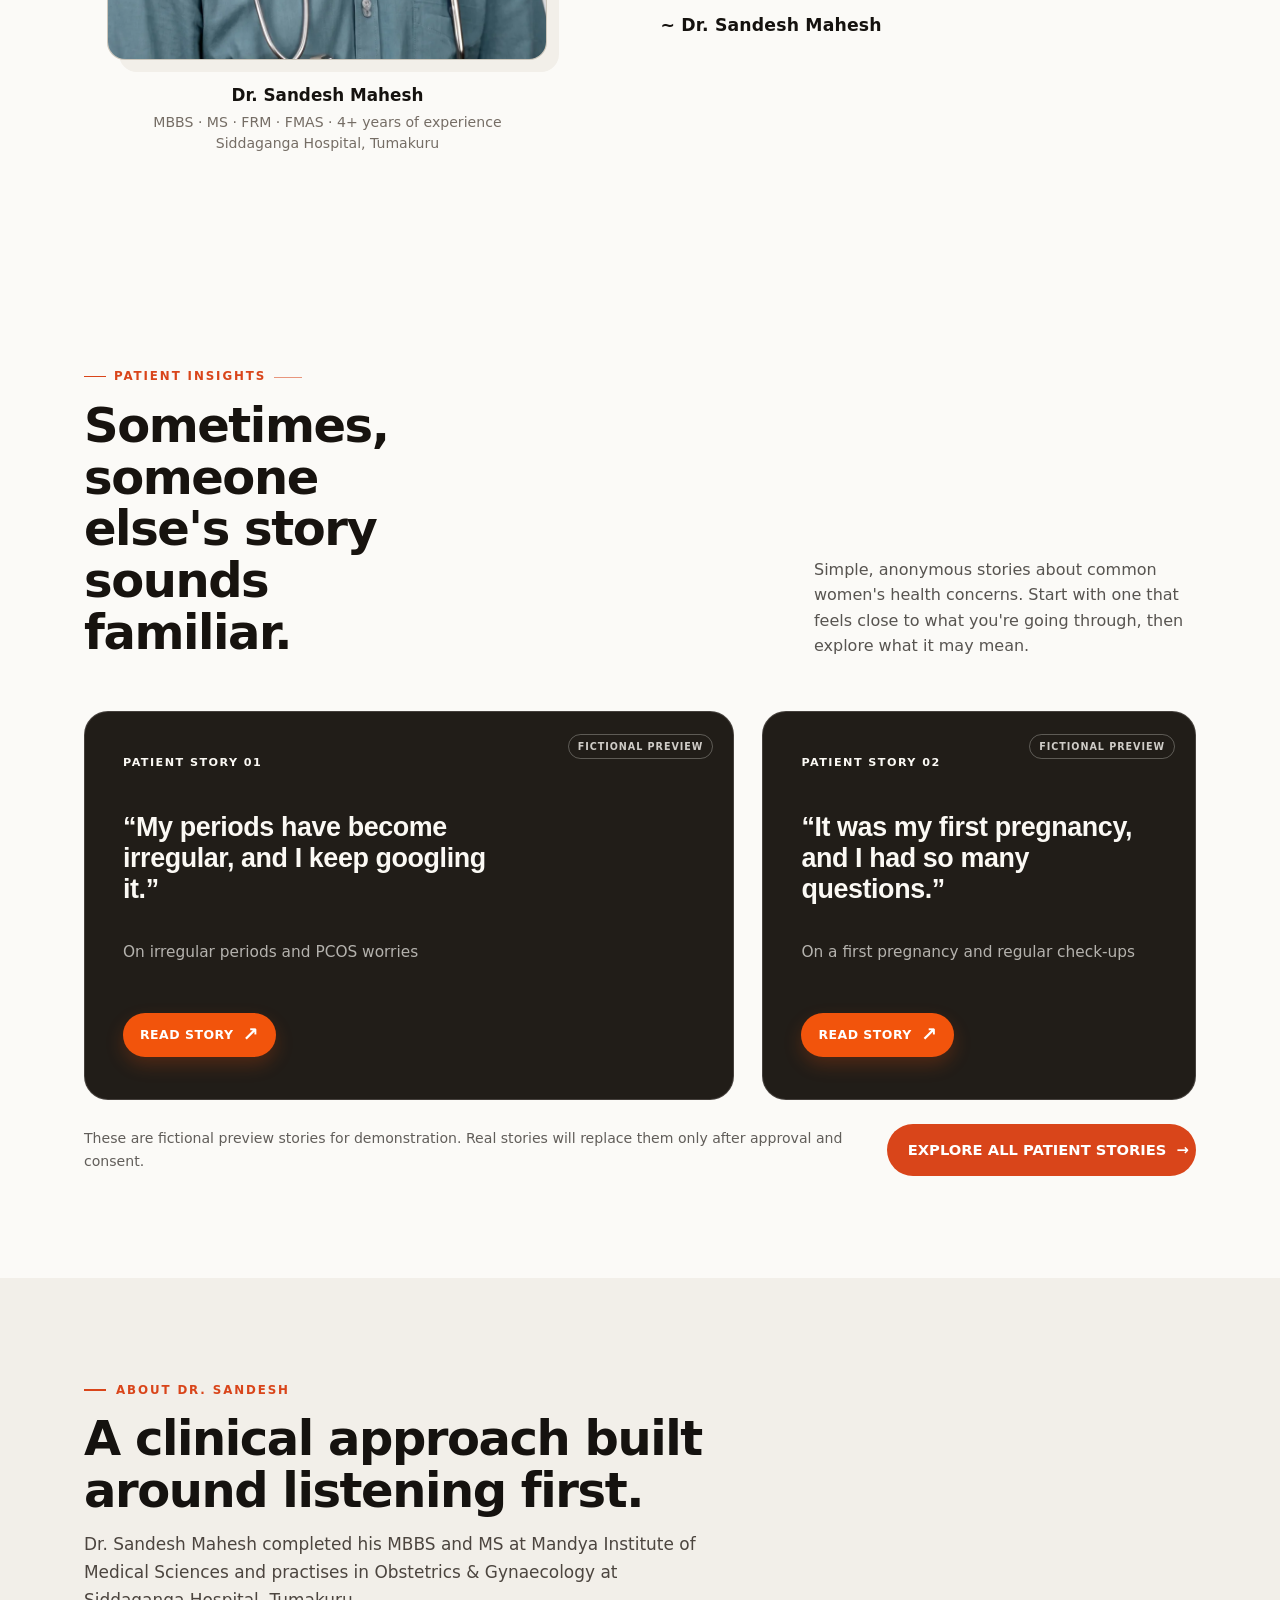
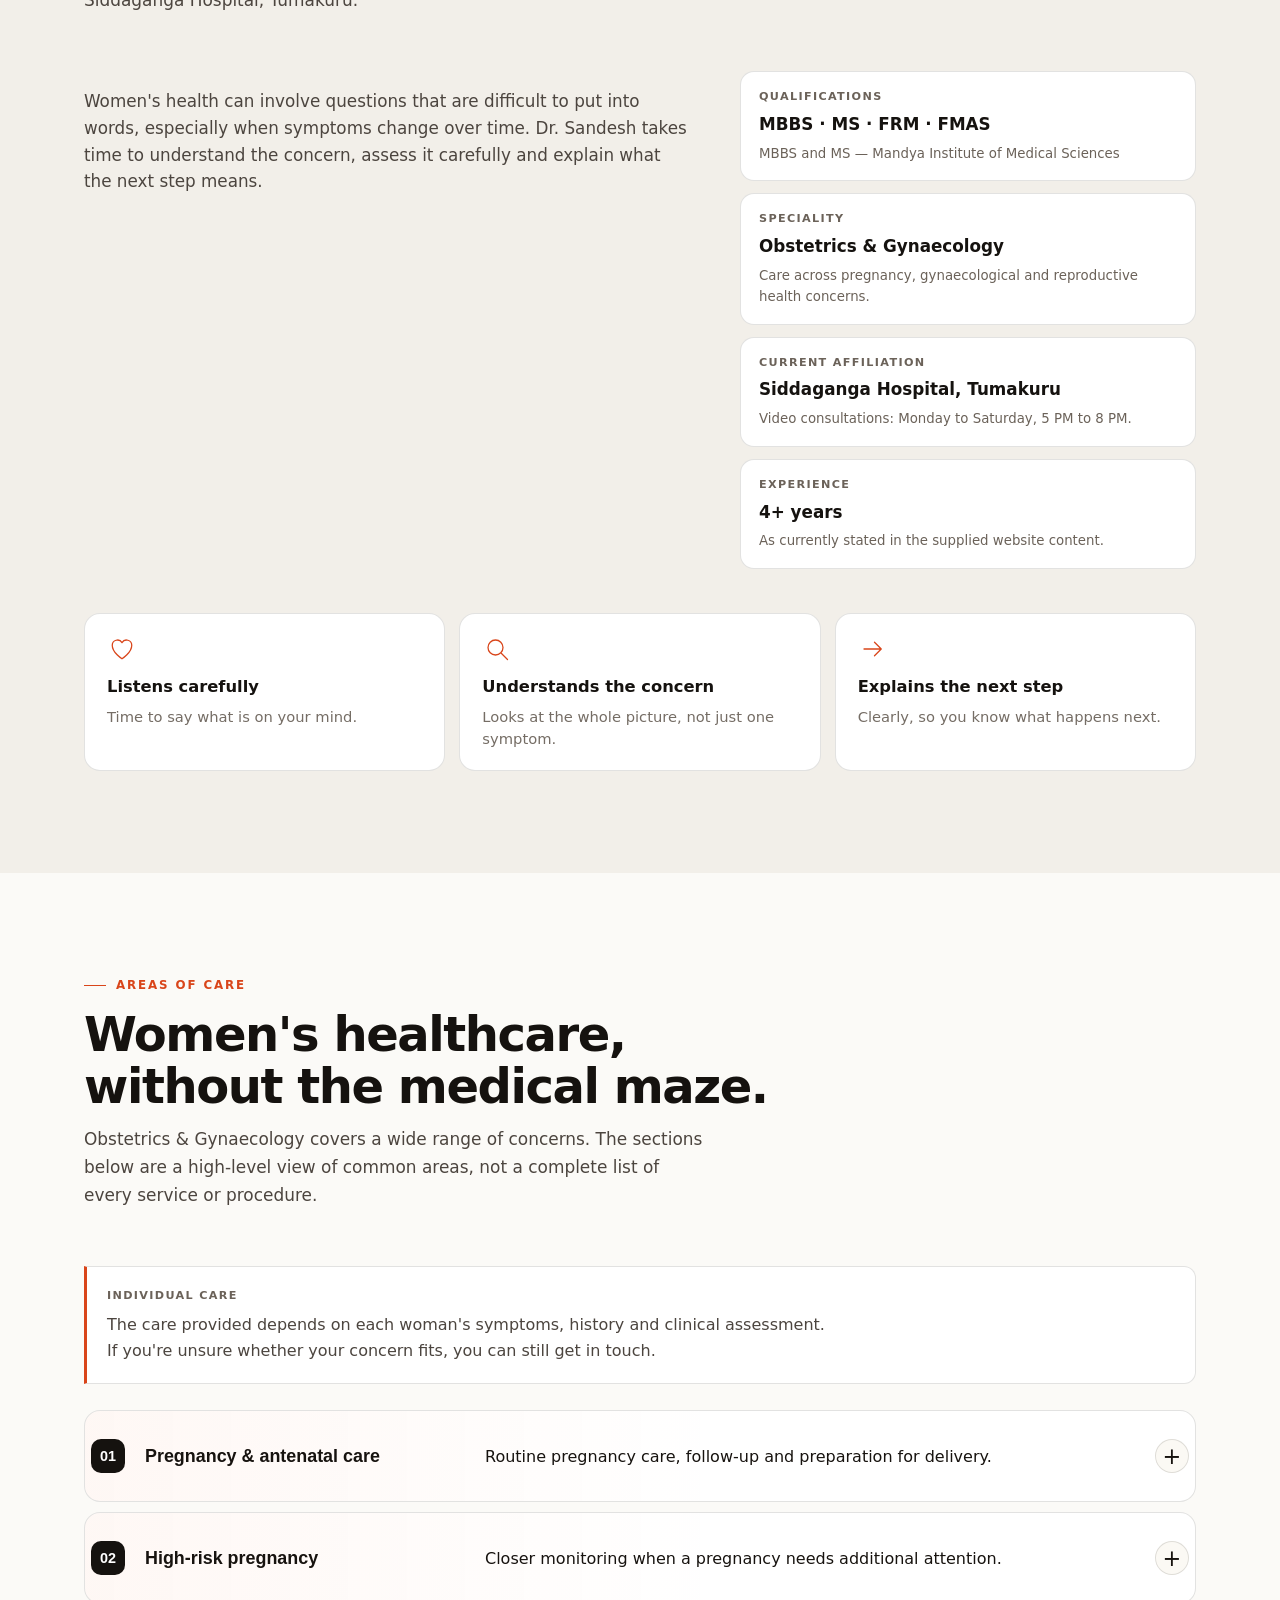
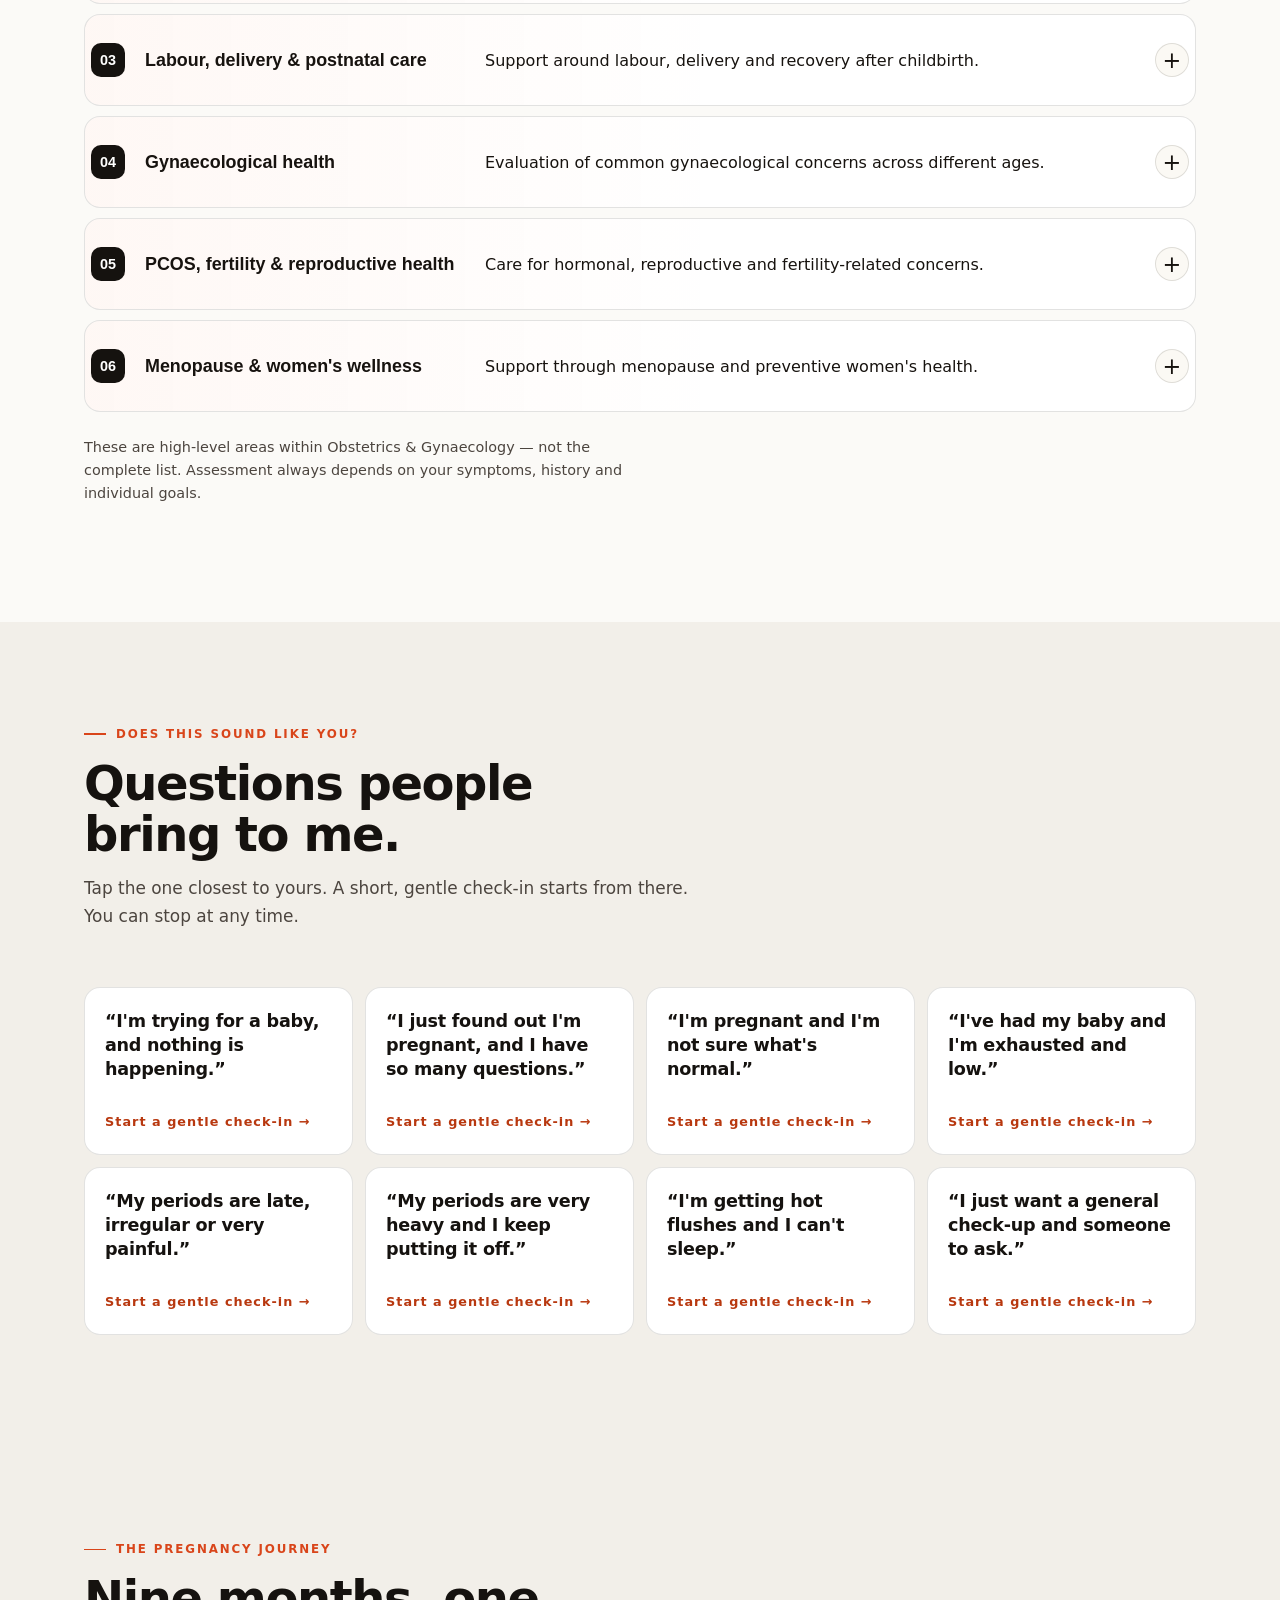
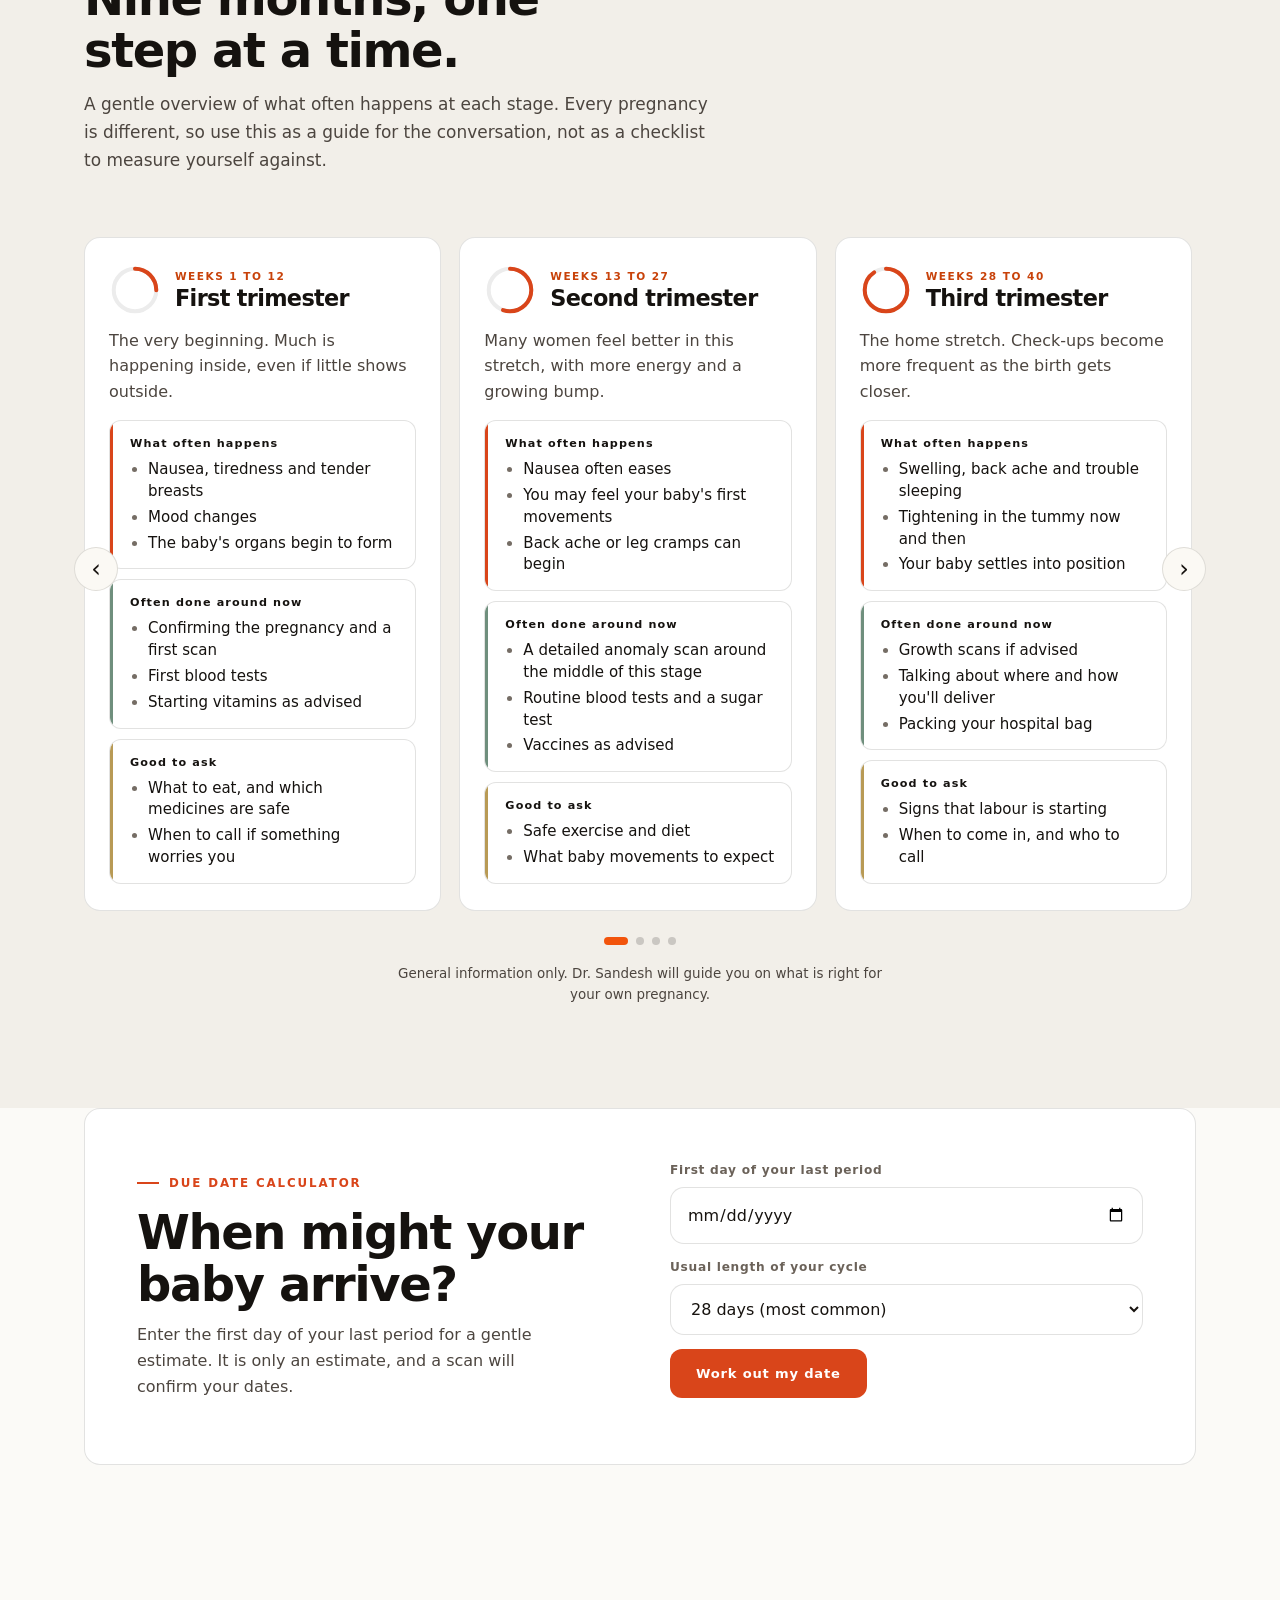
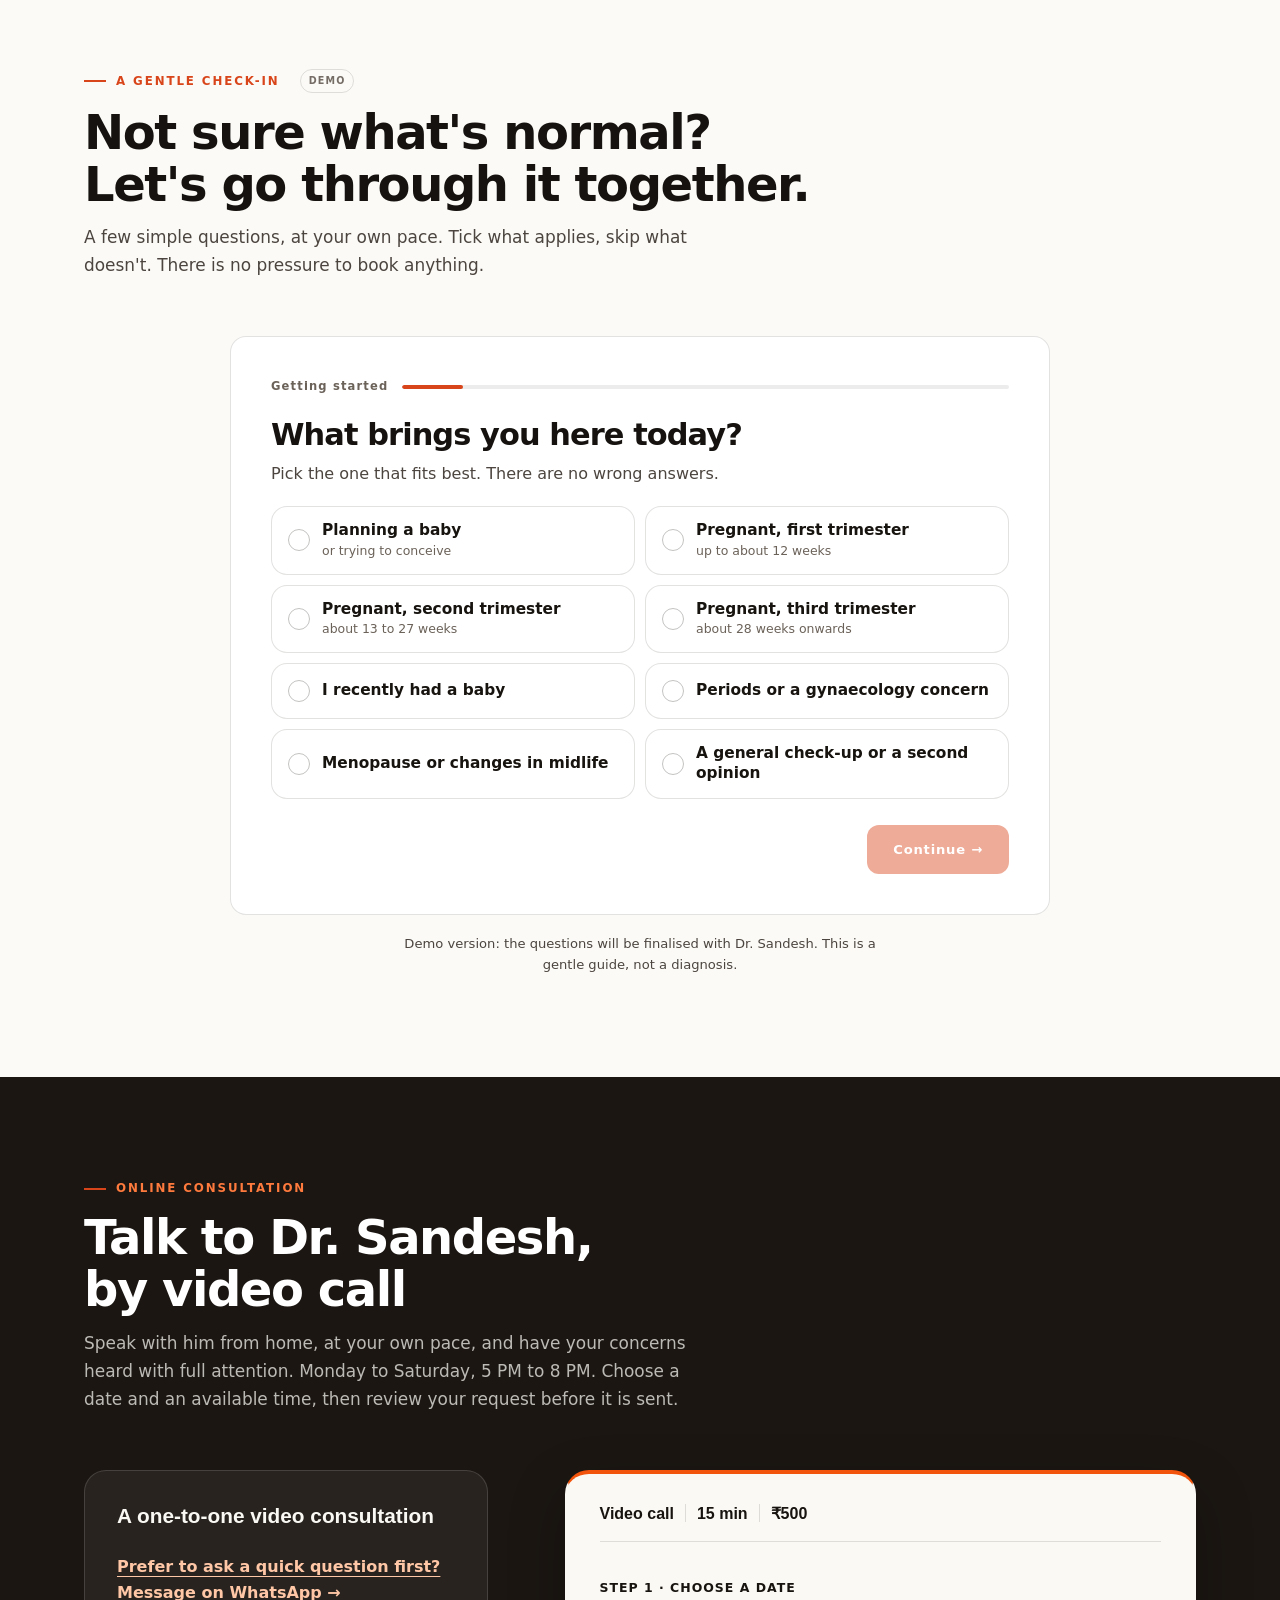
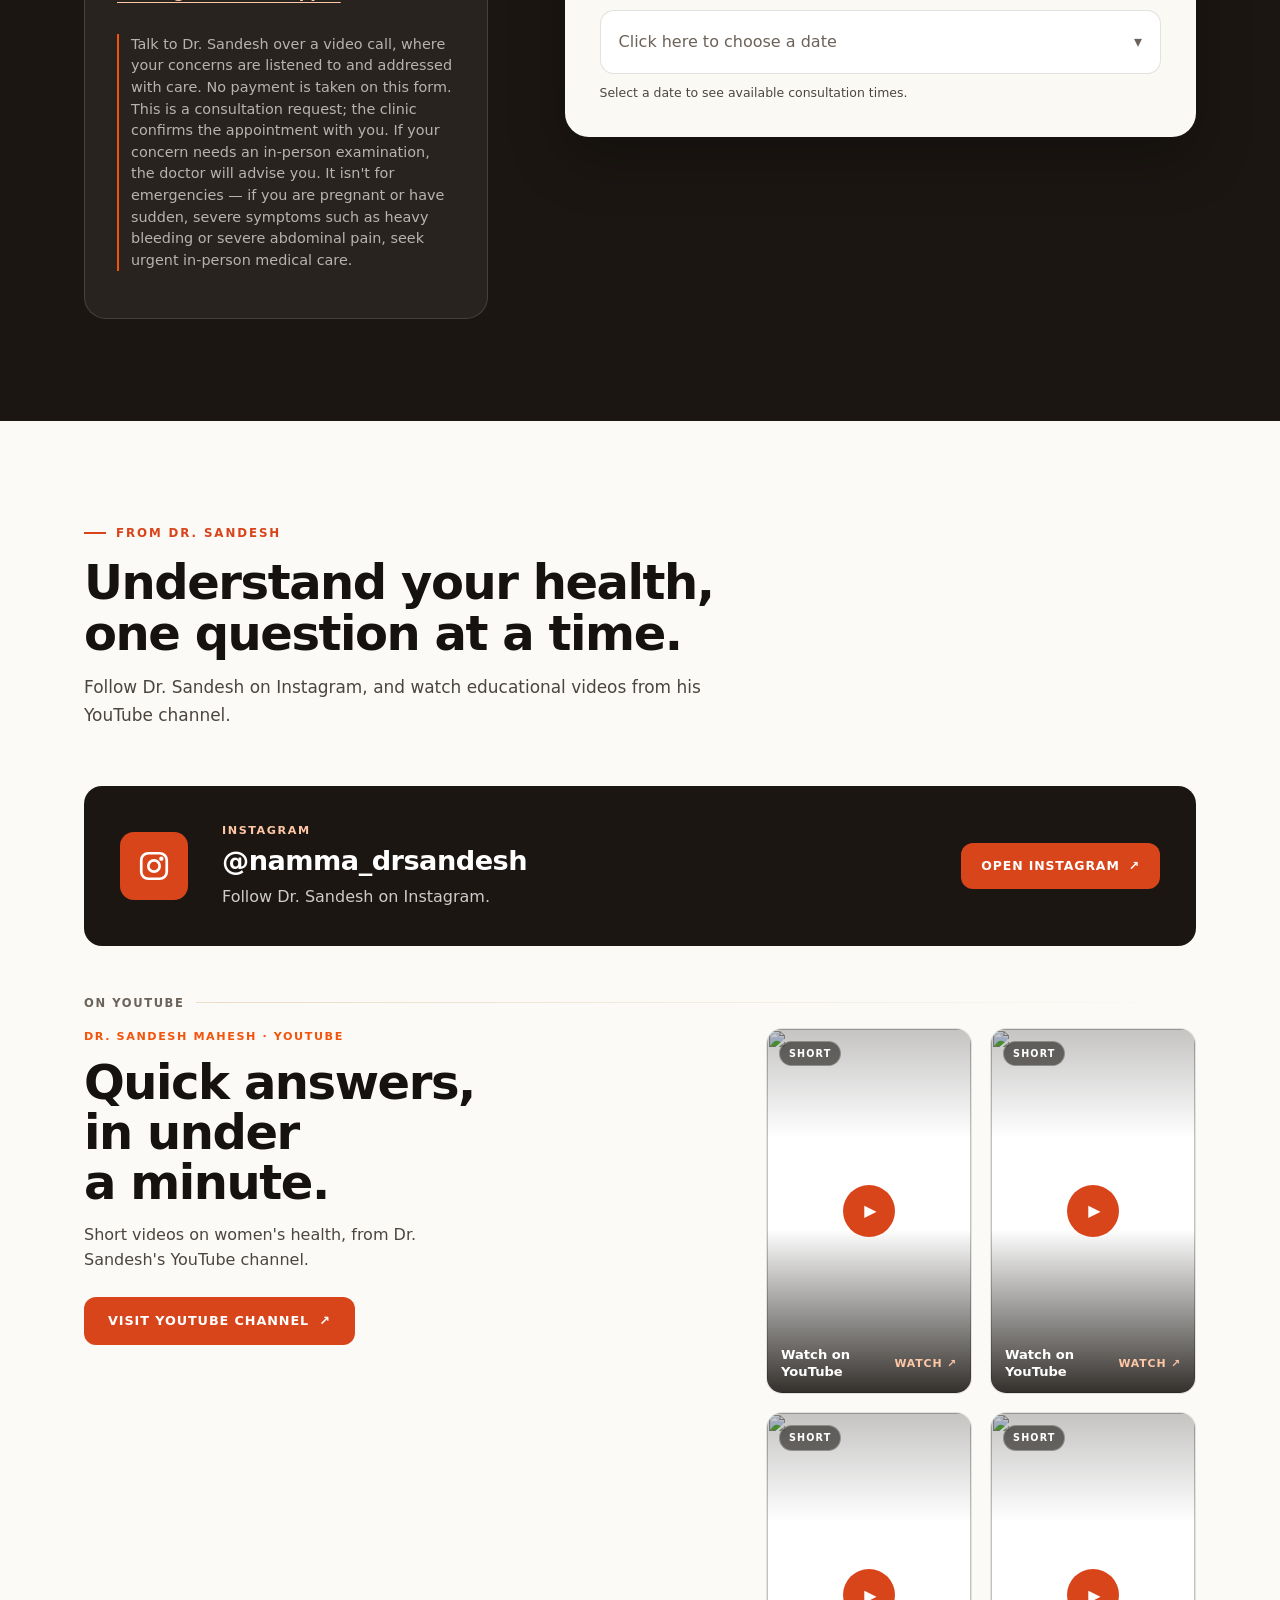
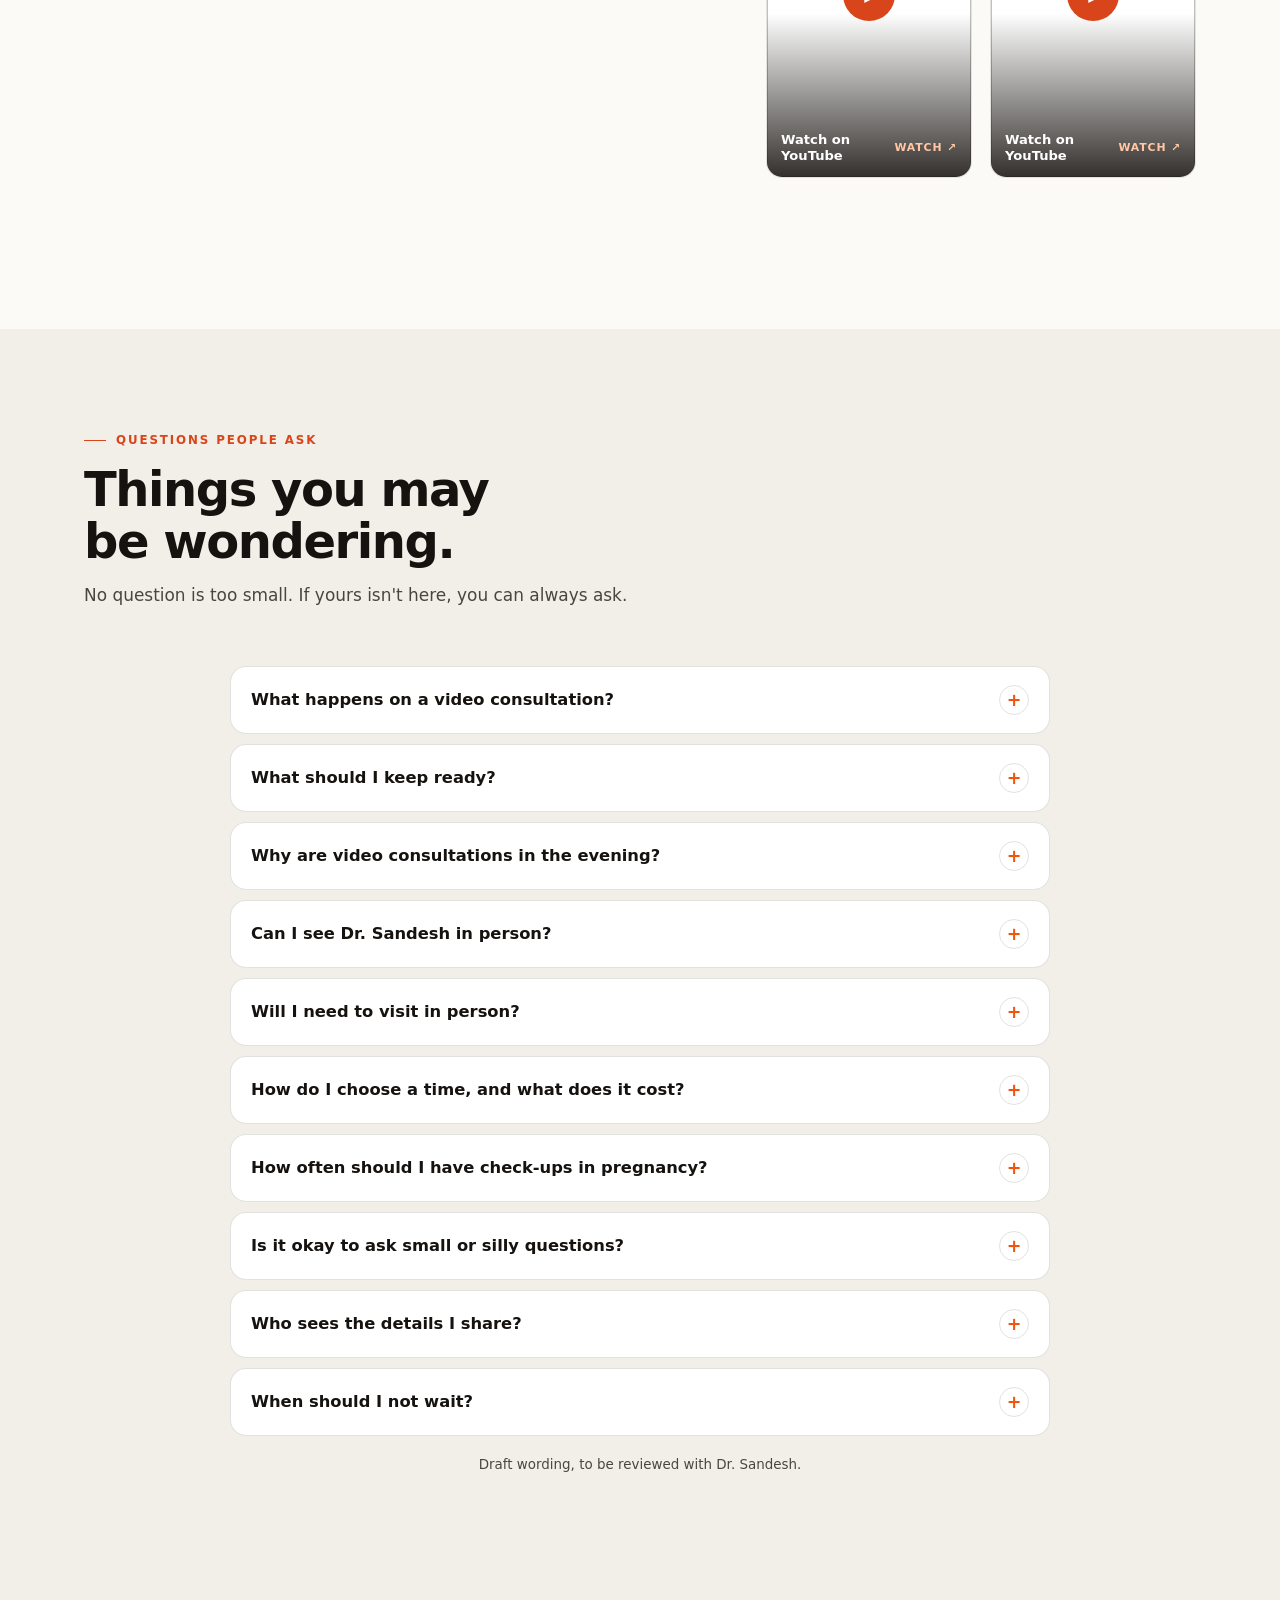
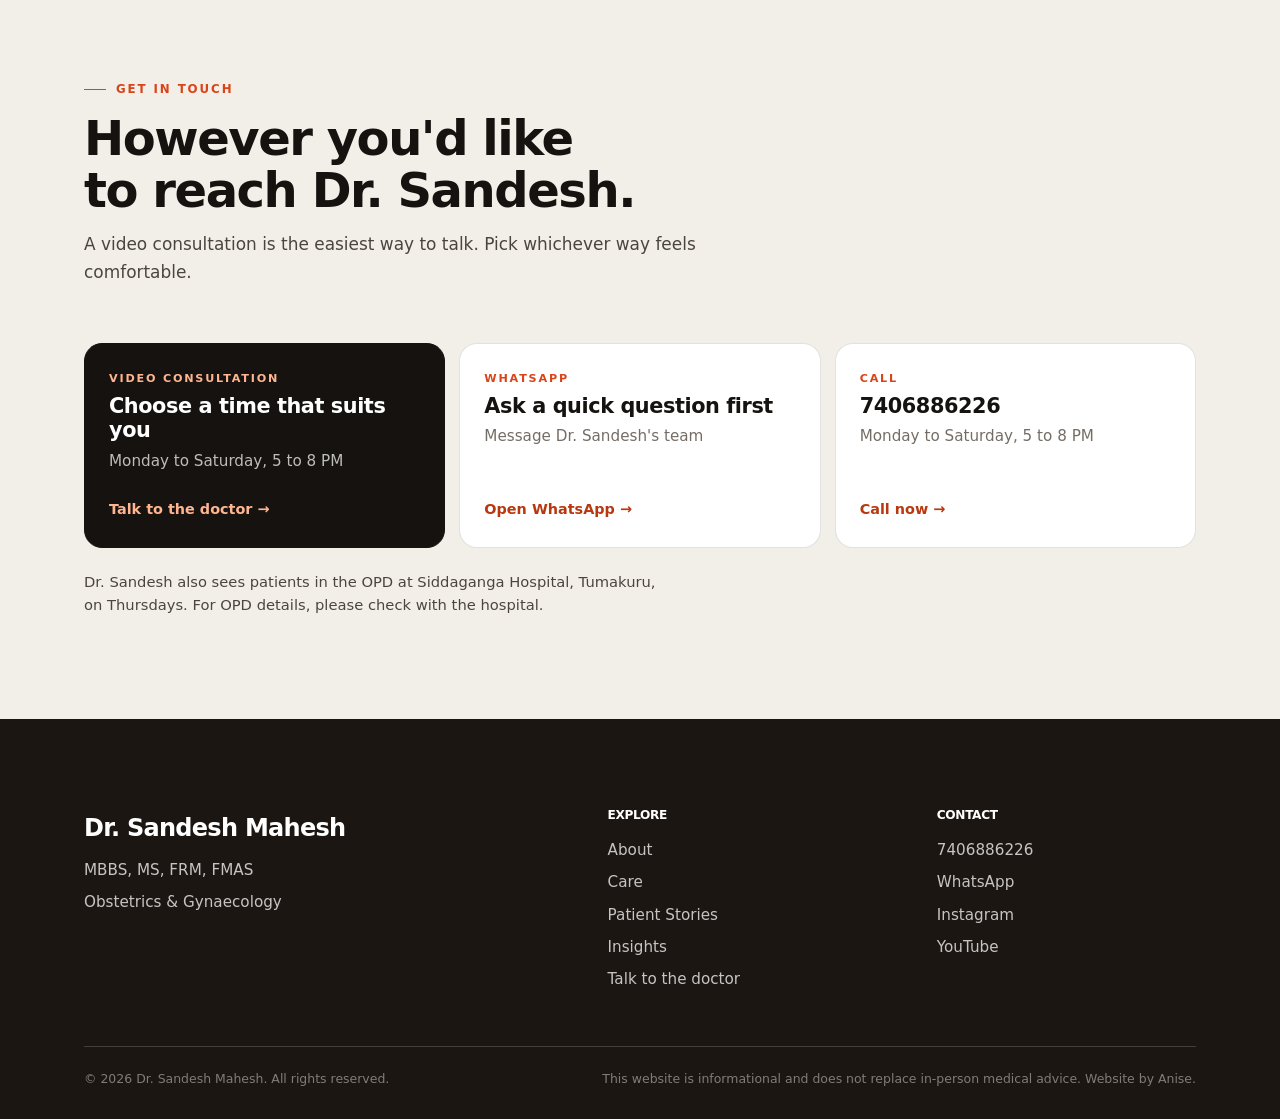
==== commit 883e7ffd: "Add files via upload" ====
--- a/index.html
+++ b/index.html
@@ -326,7 +326,7 @@
 <script src="https://cdn.jsdelivr.net/npm/gsap@3.12.5/dist/gsap.min.js"></script>
 <script src="https://cdn.jsdelivr.net/npm/gsap@3.12.5/dist/ScrollTrigger.min.js"></script>
 <script src="https://cdn.jsdelivr.net/npm/@supabase/supabase-js@2/dist/umd/supabase.min.js"></script>
-<script src="js/supabase-config.js"></script>
+<script src="js/supabase-config.js"></script><script src="js/public-client.js"></script>
 <script src="js/site-config.js"></script>
 <script src="js/checkin-data.js"></script>
 <script src="js/site-assistant.js"></script>
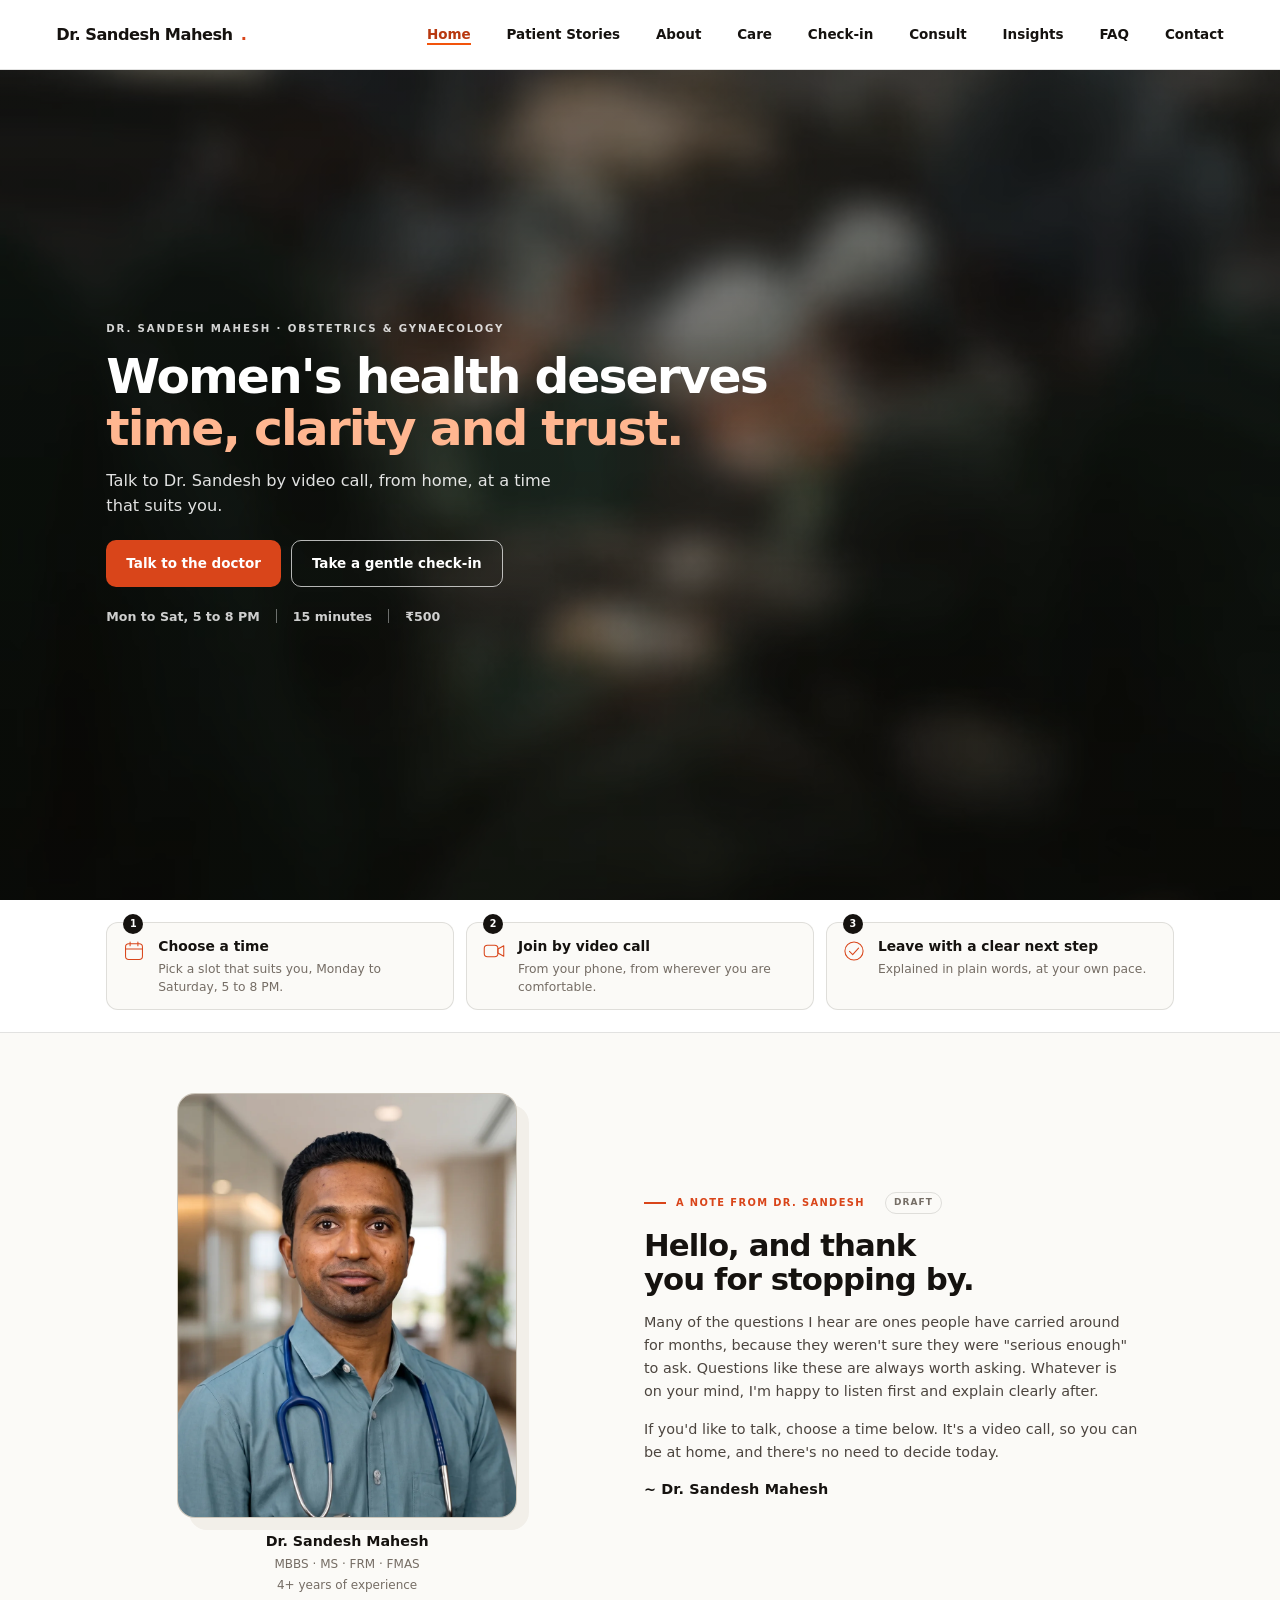
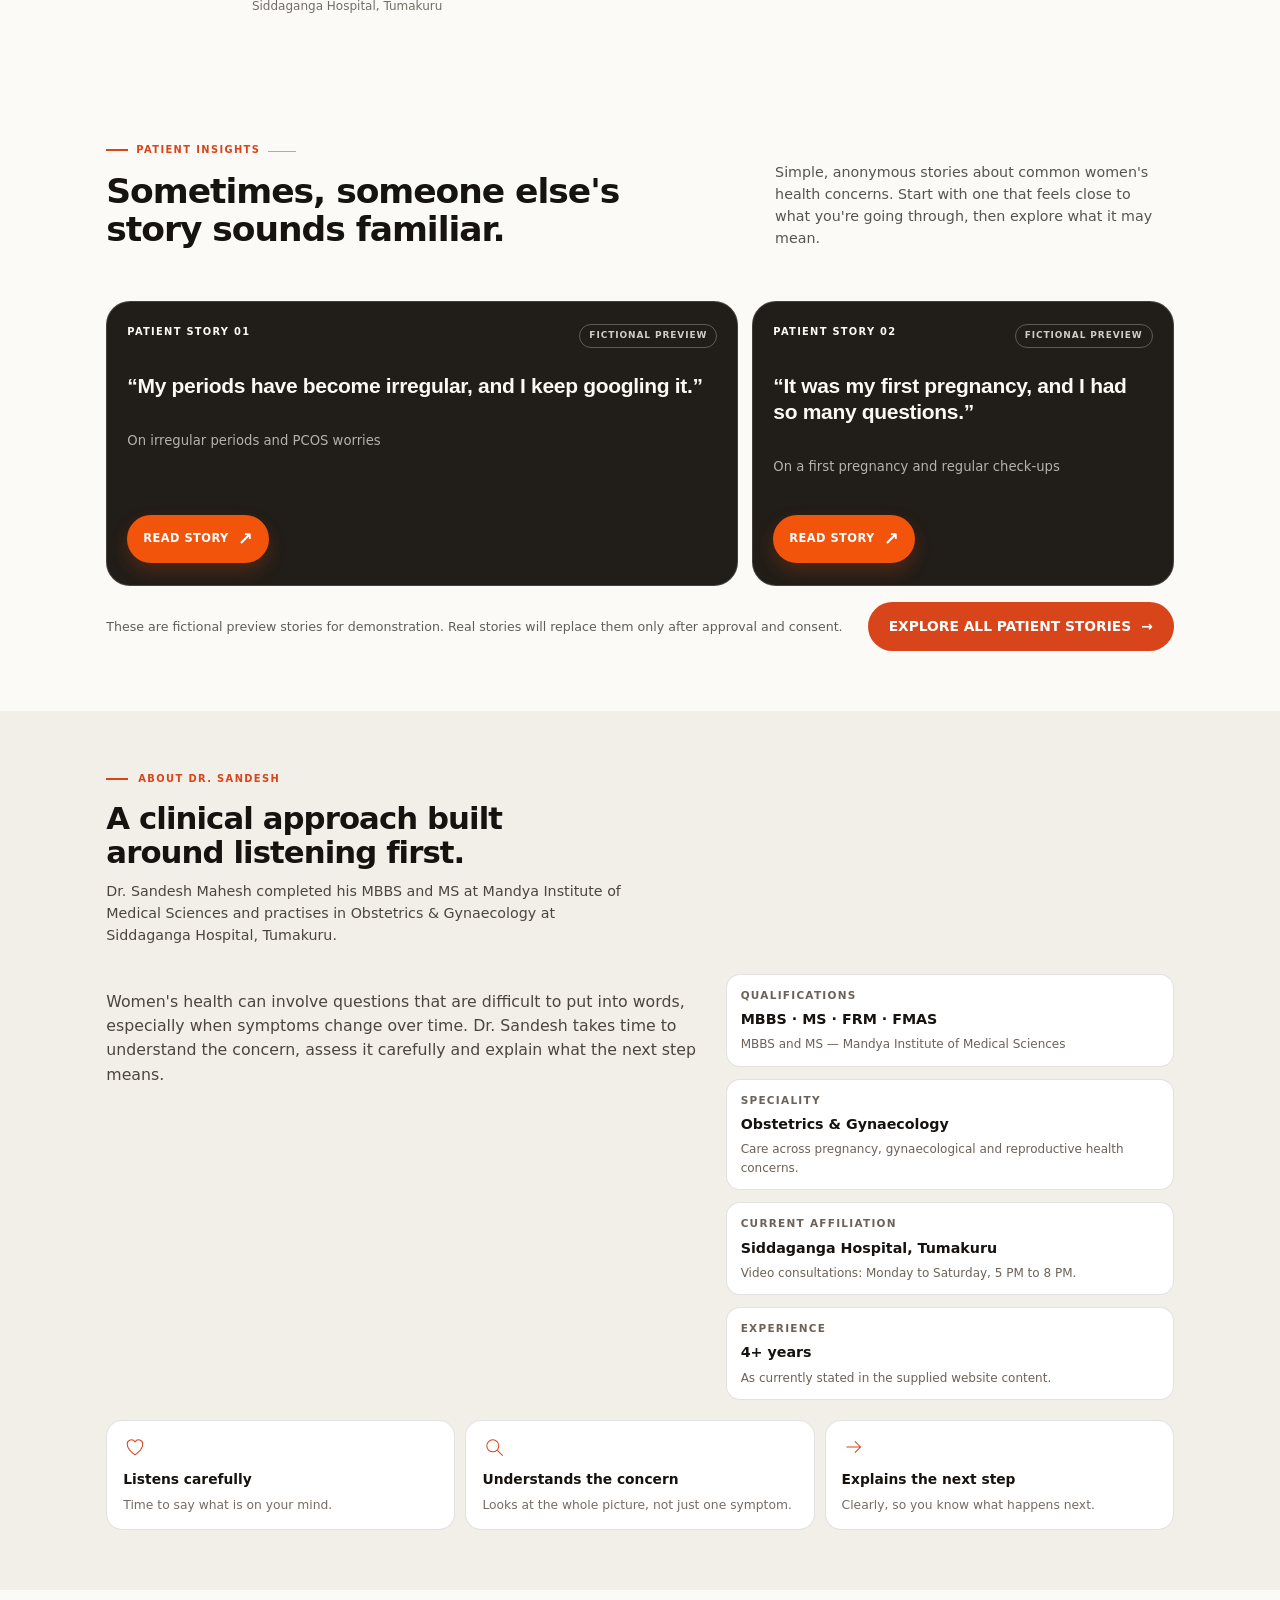
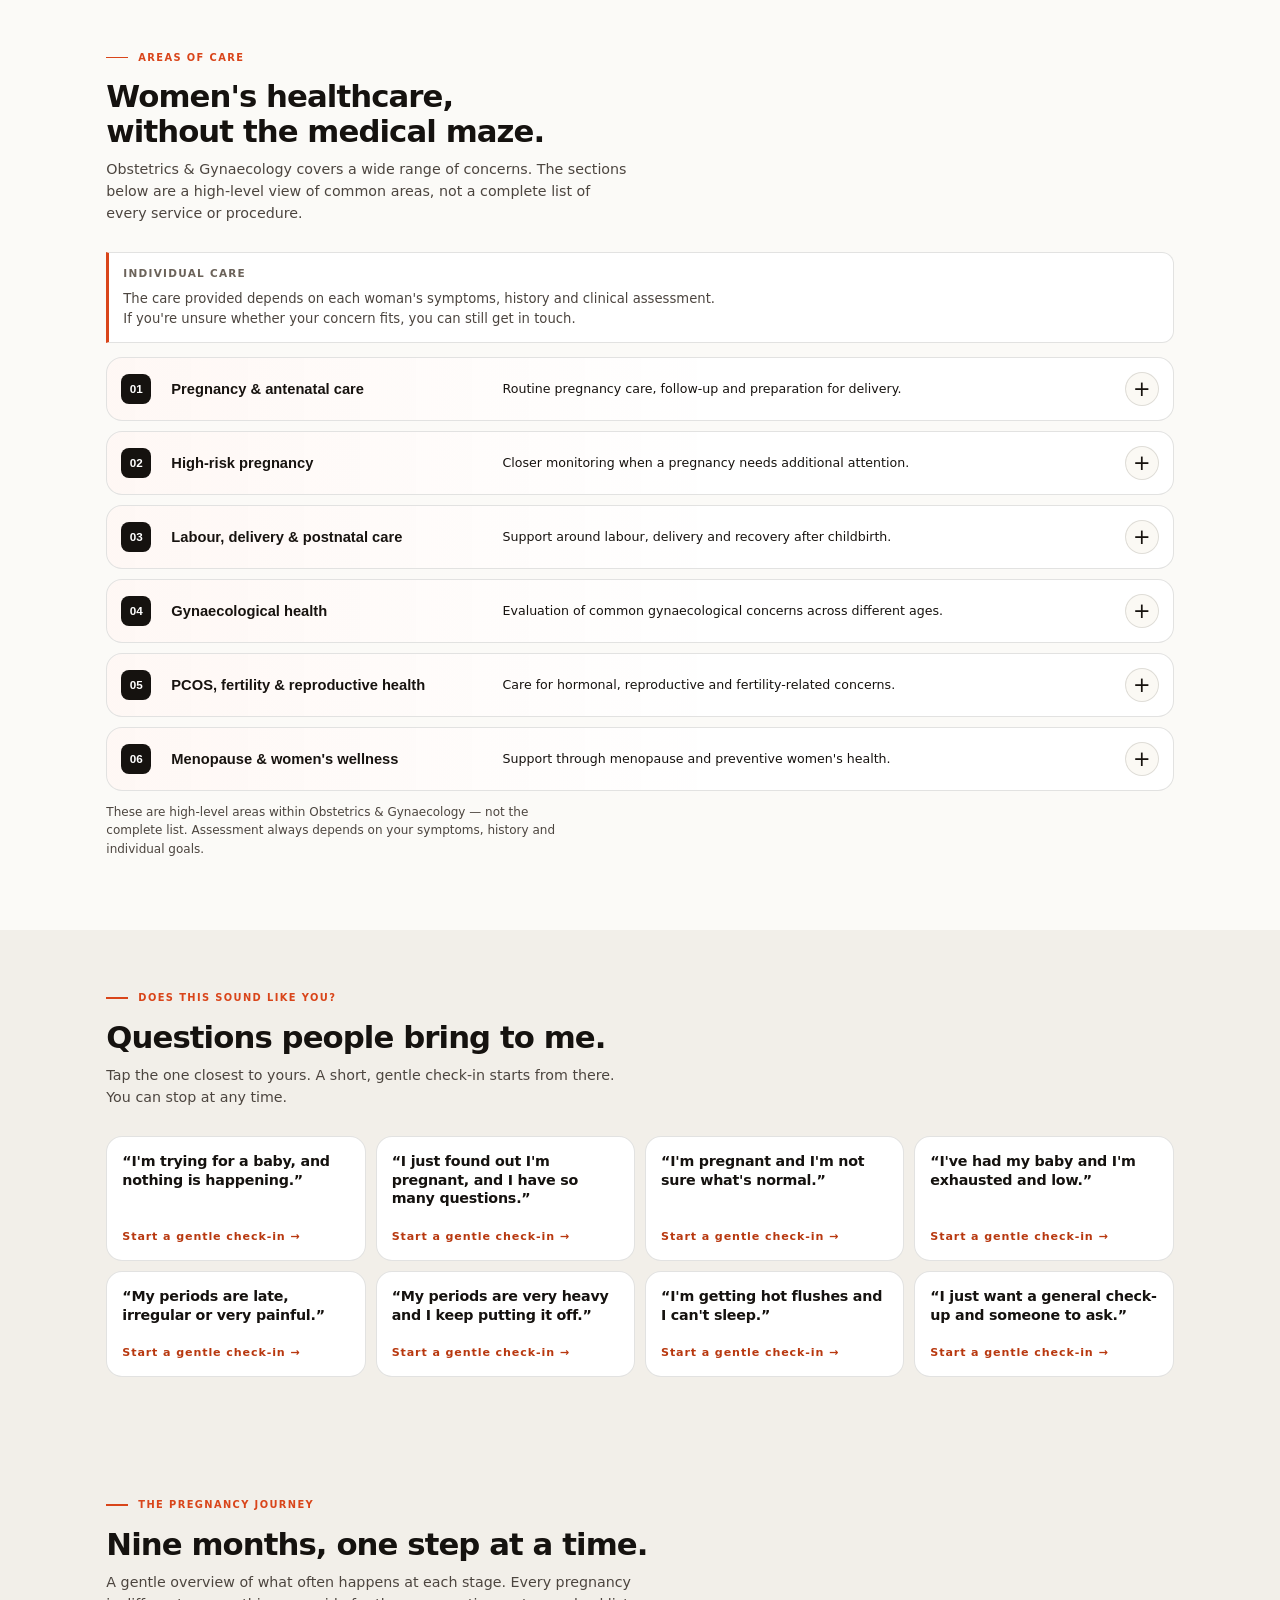
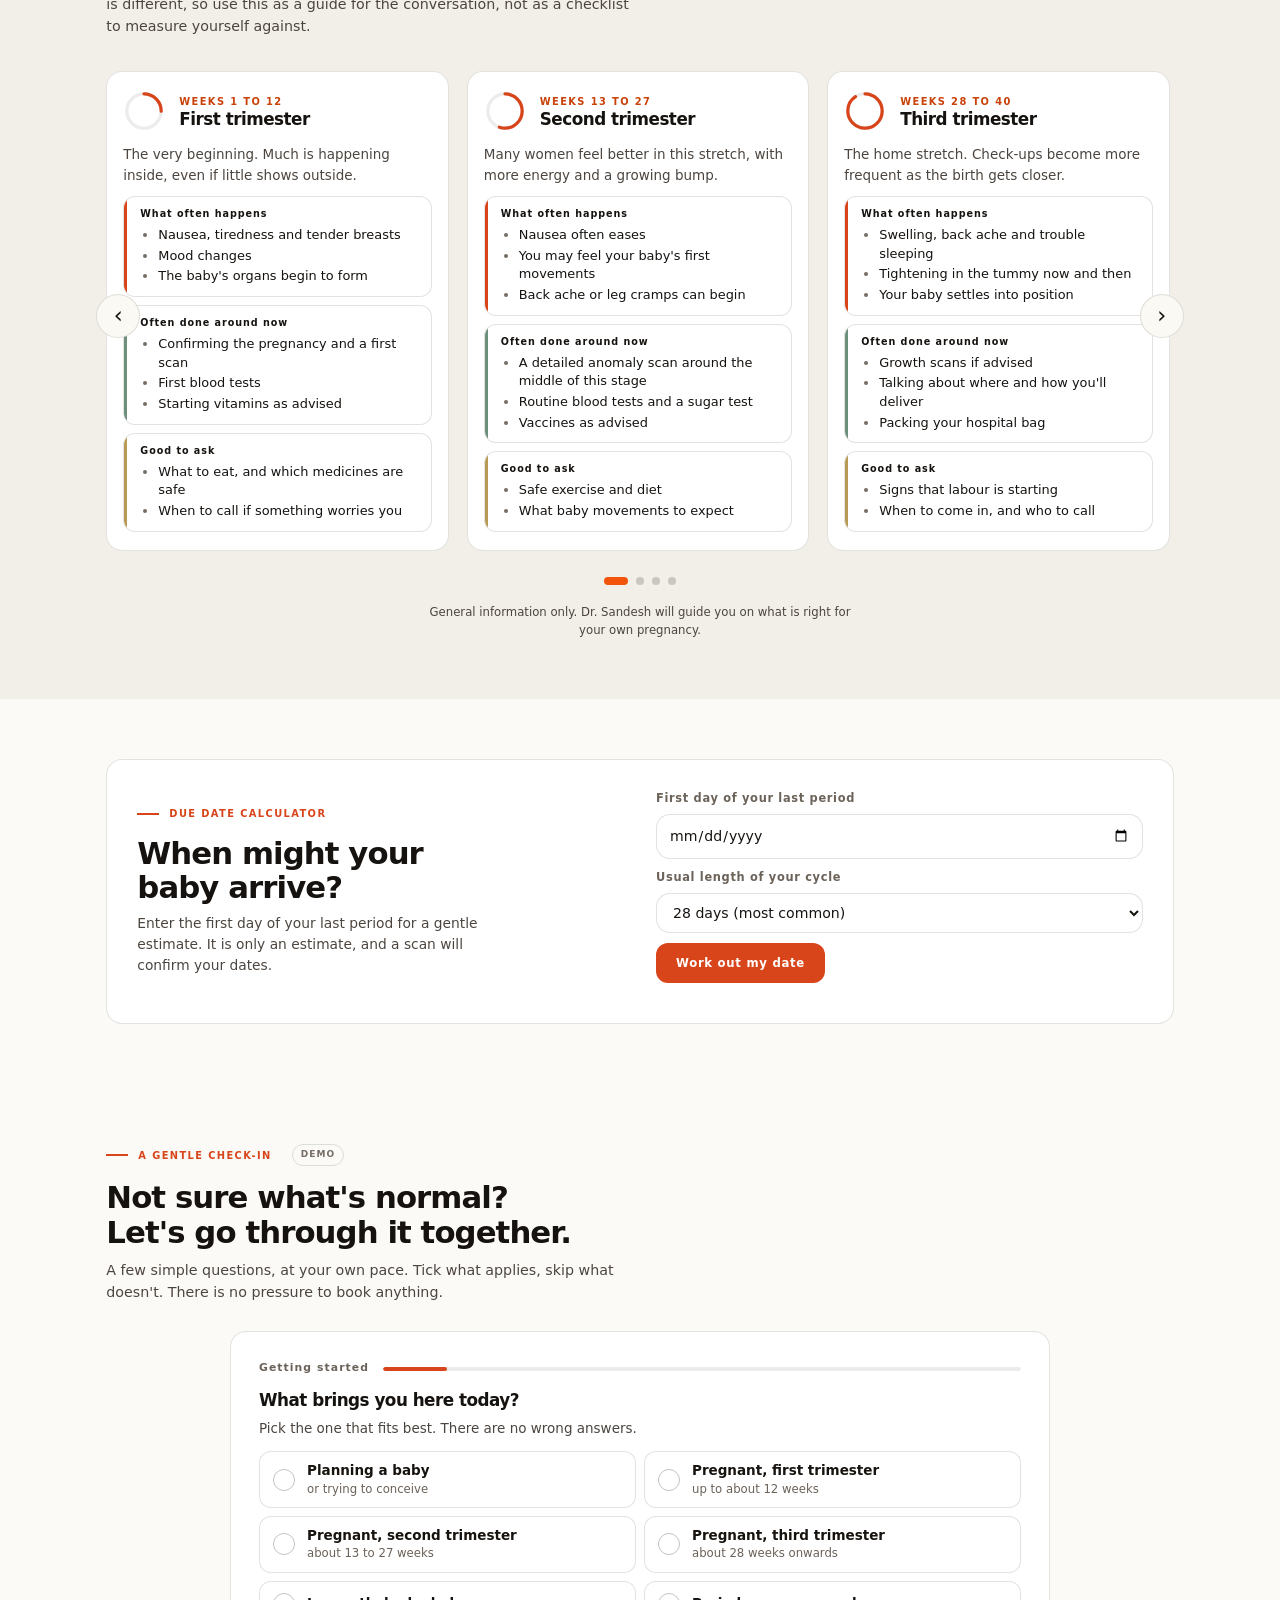
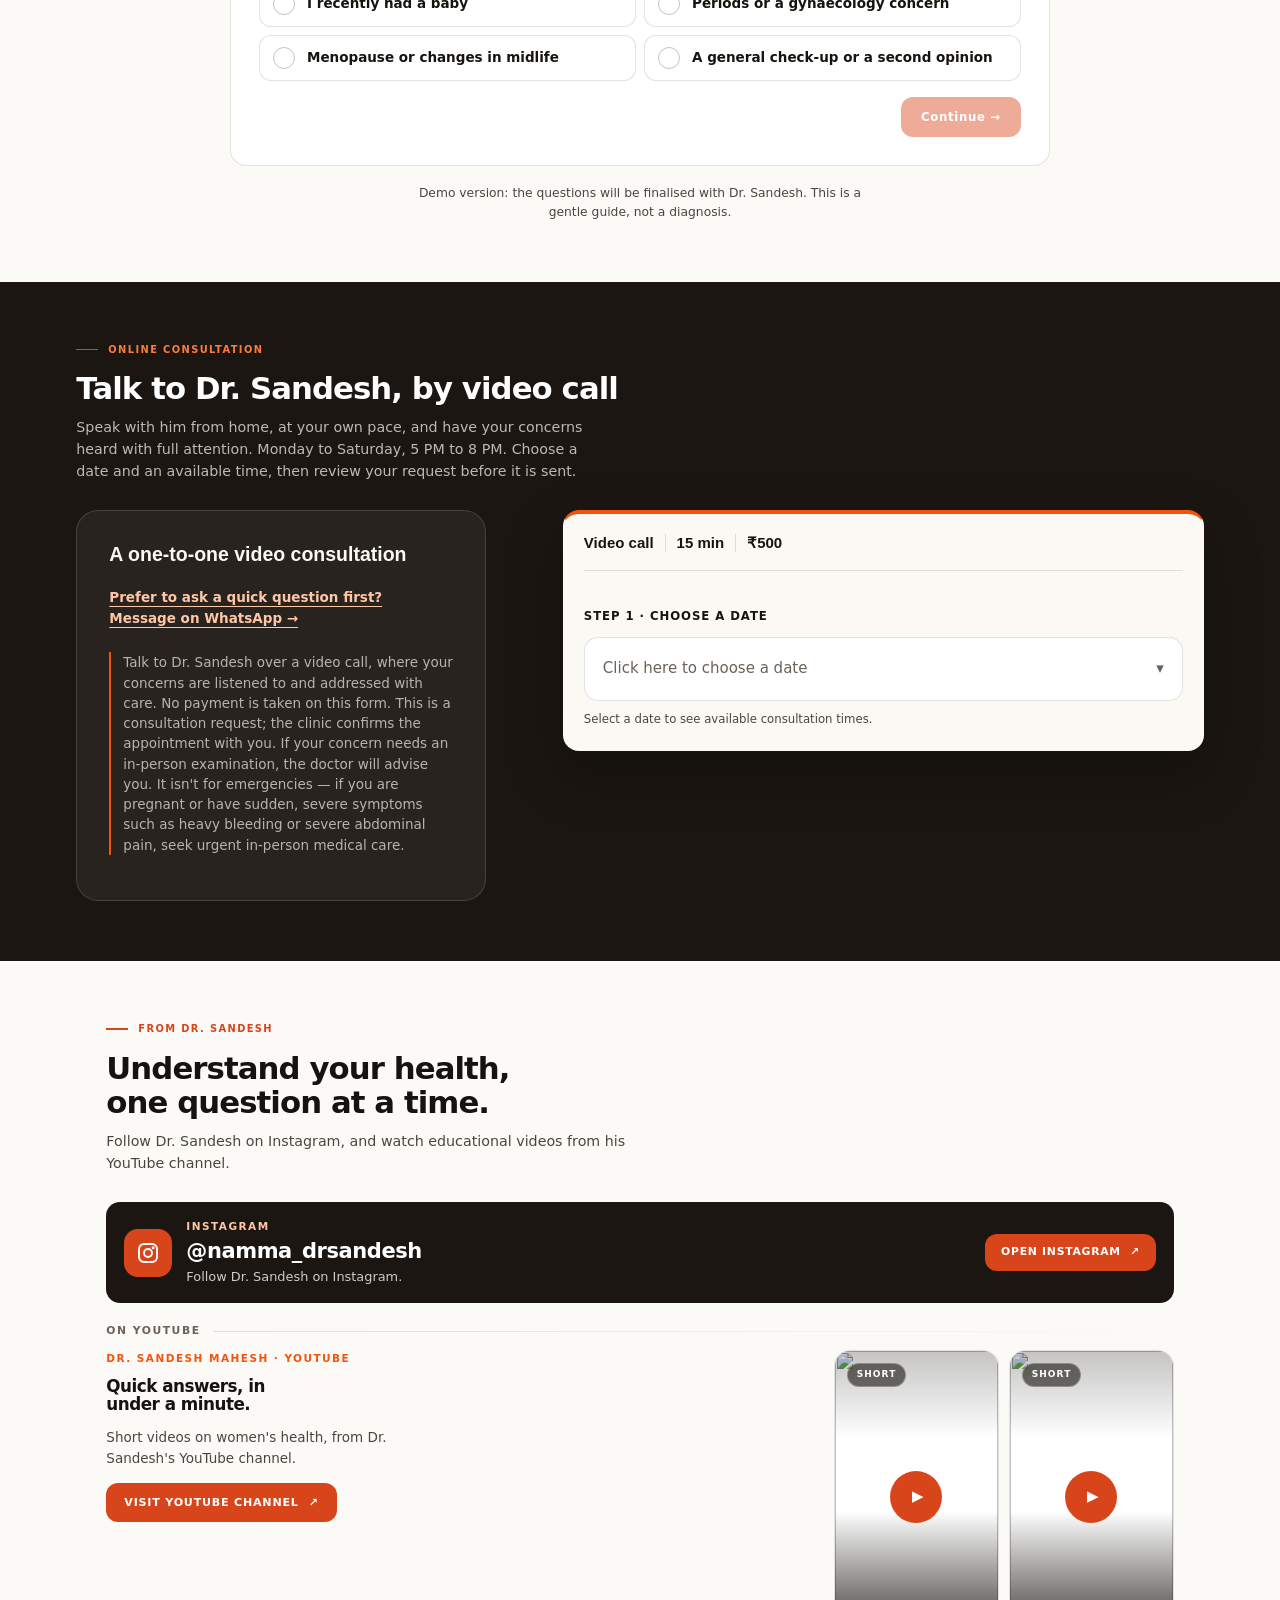
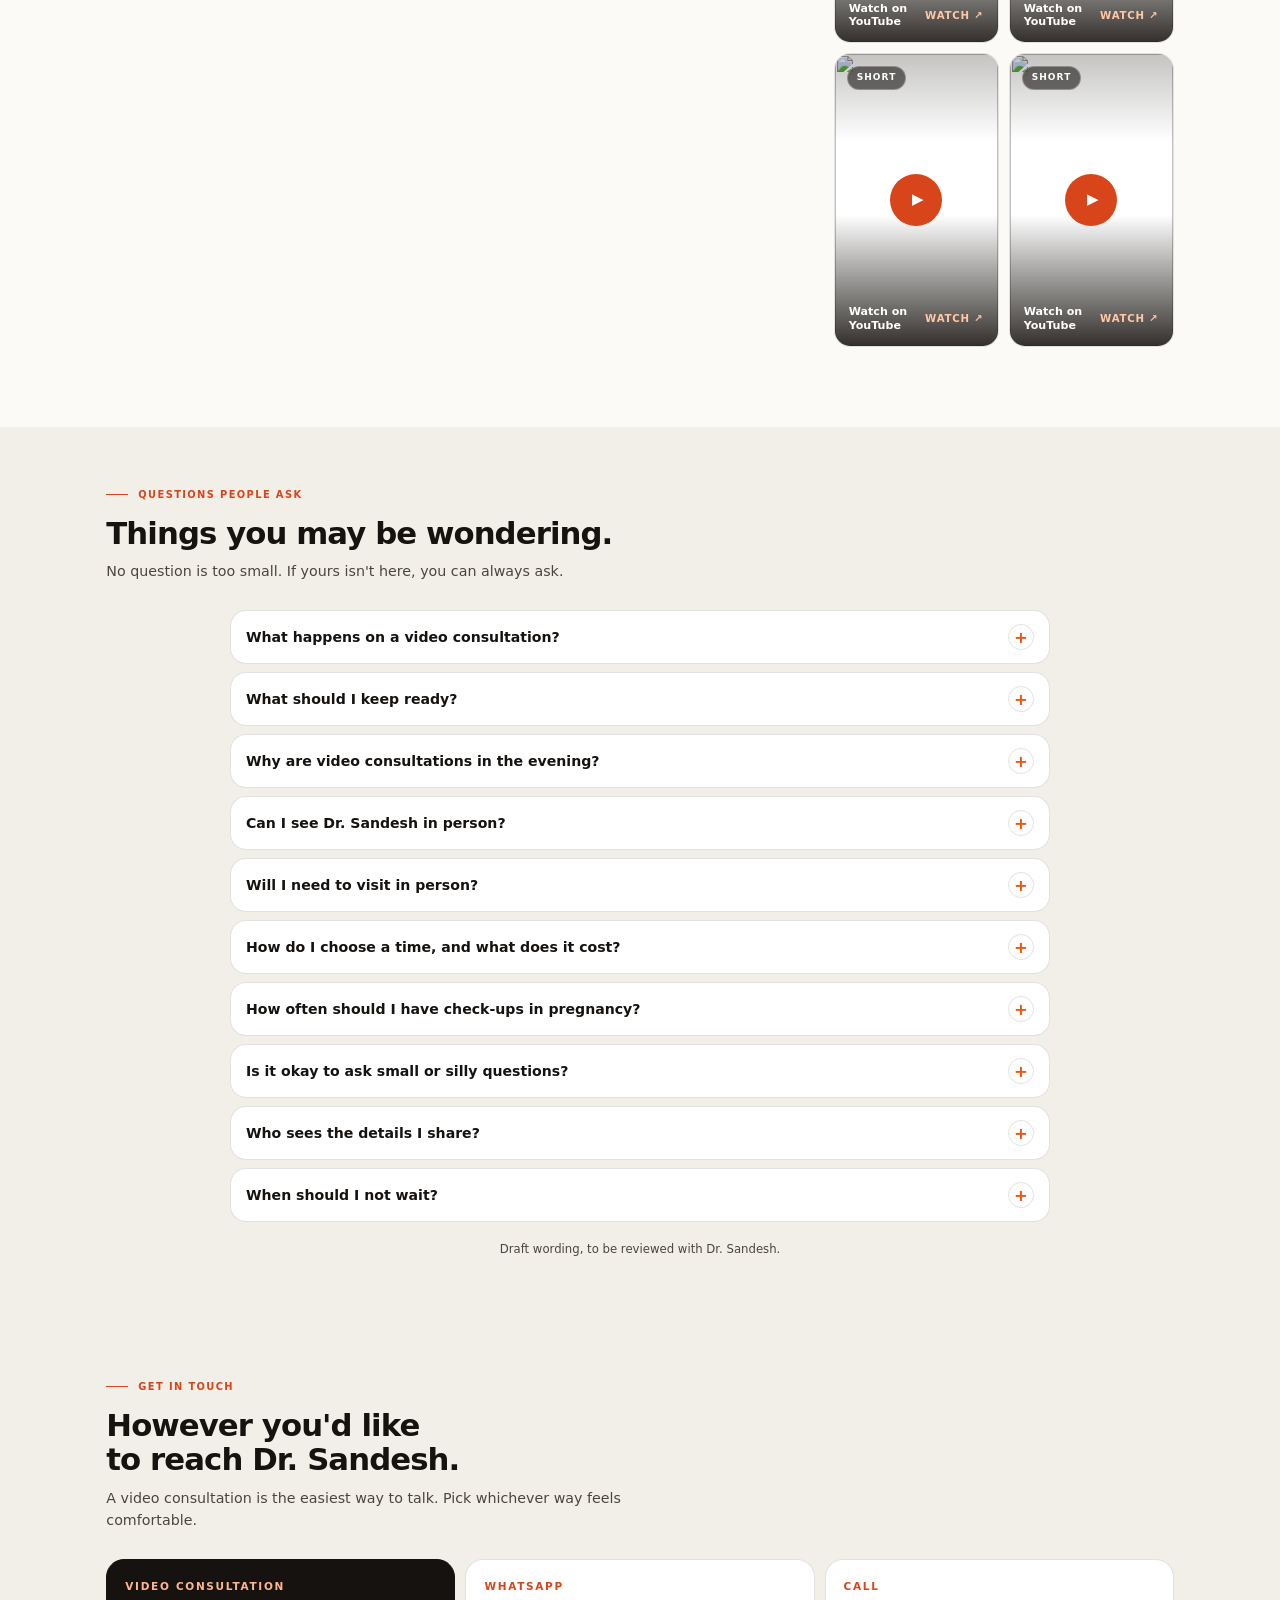
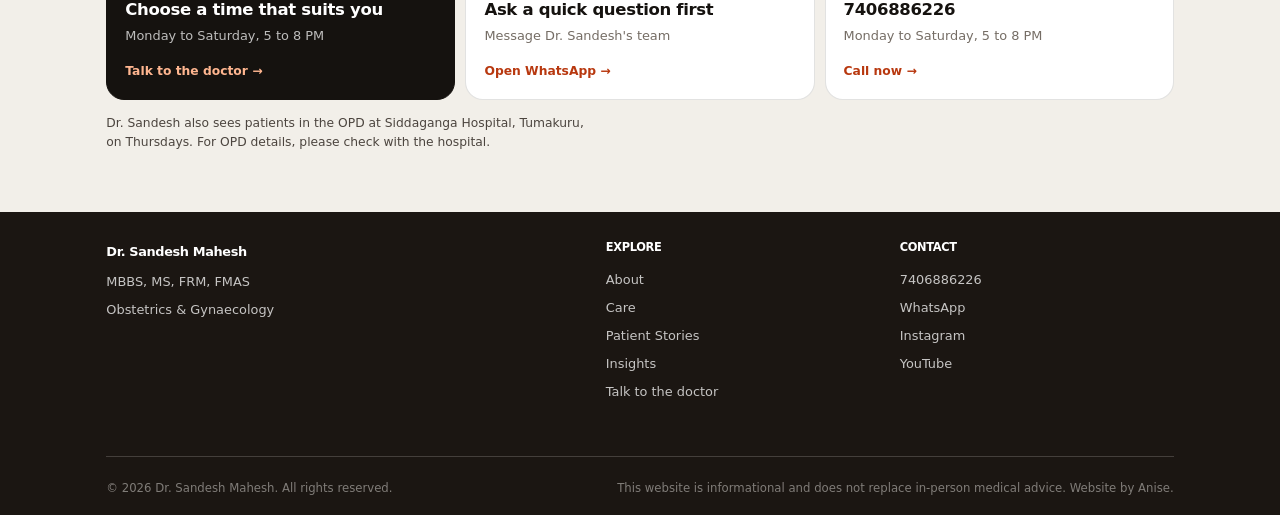
==== commit 7352a5ac: "Add files via upload" ====
--- a/index.html
+++ b/index.html
@@ -82,7 +82,7 @@
   <div class="container note-grid">
     <figure class="note-photo reveal">
       <div class="note-img"><img src="assets/doctor/dr-sandesh.webp" data-doctor-photo alt="Dr. Sandesh Mahesh, MBBS, MS, FRM, FMAS"></div>
-      <figcaption><strong>Dr. Sandesh Mahesh</strong><span>MBBS &middot; MS &middot; FRM &middot; FMAS &middot; 4+ years of experience<br>Siddaganga Hospital, Tumakuru</span></figcaption>
+      <figcaption><strong>Dr. Sandesh Mahesh</strong><span class="cap-line">MBBS &middot; MS &middot; FRM &middot; FMAS</span><span class="cap-line">4+ years of experience</span><span class="cap-line">Siddaganga Hospital, Tumakuru</span></figcaption>
     </figure>
     <div class="note-text reveal">
       <span class="eyebrow">A NOTE FROM DR. SANDESH <span class="ci-demo">DRAFT</span></span>
--- a/css/final.css
+++ b/css/final.css
@@ -233,3 +233,187 @@
 body.studio .hbtn-outline:hover{transform:translateY(-1px)}
 body.studio :is(a,button,input,select,textarea,summary):focus-visible{outline:2px solid var(--c-accent);outline-offset:3px;border-radius:10px}
 @media(max-width:520px){.hero-meta{gap:4px 18px}.hero-meta li+li::before{display:none}}
+
+/* =========================================================
+   COMPACT SCALE: smaller type and tighter spacing, so more of each
+   section is visible at once. Layout and features are unchanged.
+   To go back to the roomier look, delete this block.
+   ========================================================= */
+html{font-size:14.5px}
+@media(min-width:881px){html{font-size:15px}}
+body.studio{font-size:1rem;line-height:1.55}
+body.studio :root{--pad:clamp(16px,4.4vw,44px)}
+:root{--pad:clamp(16px,4.4vw,48px);--max-w:1180px}
+@media(min-width:881px){:root{--pad:clamp(32px,4.4vw,64px);--max-w:1180px}}
+
+/* section rhythm */
+body.studio .section-pad{padding-top:clamp(36px,6vw,60px);padding-bottom:clamp(36px,6vw,60px)}
+body.studio .section-head{margin-bottom:clamp(18px,3vw,28px);max-width:640px}
+body.studio .section-head h2,body.studio h2{font-size:clamp(1.4rem,3.2vw,2.05rem);line-height:1.12}
+body.studio .section-head p{font-size:.95rem;line-height:1.55;margin-top:10px}
+body.studio .eyebrow{font-size:.66rem;letter-spacing:.14em}
+body.studio h3{font-size:1.12rem}
+
+/* hero */
+.hero{min-height:0;padding:128px 0 44px}
+@media(min-width:881px){.hero{padding:104px 0 56px;min-height:min(74vh,620px)}}
+.hero-kicker{font-size:.68rem;margin-bottom:14px}
+body.studio .hero h1{font-size:clamp(1.85rem,5vw,3.25rem);line-height:1.06}
+.hero-sub{font-size:clamp(.95rem,1.6vw,1.08rem);margin-top:14px;max-width:44ch}
+.hero-cta{margin-top:22px;gap:10px}
+.hbtn{padding:12px 20px;font-size:.9rem;border-radius:10px}
+.hero-meta{margin-top:20px;font-size:.84rem}
+@media(max-width:900px){.hero{padding:132px 0 36px}.hero-cta .hbtn{flex:1 1 auto}}
+
+/* how it works */
+body.studio .steps-strip{padding:22px 0}
+.step{padding:13px 14px;gap:11px;border-radius:12px}
+.step-ico{width:26px;height:26px}
+.step div strong{font-size:.92rem}
+.step div span{font-size:.82rem;line-height:1.4}
+.step-n{width:20px;height:20px;font-size:.64rem;top:-9px}
+.steps-grid{gap:12px}
+@media(max-width:820px){.steps-grid{gap:14px}}
+
+/* note from the doctor */
+.note-grid{gap:clamp(20px,5vw,56px)}
+.note-photo{max-width:340px}
+.note-text h2{margin:8px 0 12px}
+.note-text p{font-size:.96rem;line-height:1.6}
+.note-photo figcaption{margin-top:12px}
+.note-photo figcaption strong{font-size:.95rem}
+.note-photo figcaption span{font-size:.8rem}
+.note-sign{margin-top:14px!important;font-size:1rem}
+@media(max-width:820px){.note-photo{max-width:230px}}
+
+/* stories */
+body.studio .stories-focus-head h2{font-size:clamp(1.5rem,4.2vw,2.3rem)}
+body.studio .stories-focus-head{gap:14px;margin-bottom:20px}
+body.studio .stories-focus-head>p{font-size:.95rem}
+body.studio .stories-conversation-doorway{padding:16px 18px}
+body.studio .stories-conversation-doorway p{font-size:.88rem}
+body.studio .stories-conversation-doorway strong{font-size:.9rem}
+body.studio .story-cards{gap:14px}
+body.studio .story-card{min-height:0!important;padding:22px 20px!important}
+body.studio .story-card .quote,body.studio .story-card-primary .quote,body.studio .story-card-secondary .quote,body.studio .story-card .quote.is-long{font-size:clamp(1.1rem,2.2vw,1.4rem)!important;line-height:1.22;max-width:none!important}
+body.studio .story-card .desc{font-size:.88rem;margin:10px 0 16px}
+body.studio .story-card .story-kicker{margin-bottom:12px;font-size:.66rem}
+body.studio .story-cta{padding:10px 16px!important;font-size:.76rem!important}
+body.studio .stories-focus-footer{margin-top:16px;gap:12px;font-size:.84rem}
+
+/* about + approach */
+body.studio .about-grid{gap:22px}
+body.studio .about-credentials>div{padding:12px 14px}
+body.studio .about-credentials strong{font-size:.95rem}
+body.studio .about-credentials small{font-size:.8rem}
+.approach-row{margin-top:20px;gap:10px}
+.approach{padding:14px 16px}
+.approach svg{width:24px;height:24px}
+.approach strong{font-size:.92rem}.approach span{font-size:.82rem}
+
+/* care */
+body.studio .care-item-head{padding:14px 14px!important}
+body.studio .care-item-head .n{width:30px;height:30px;font-size:.78rem;border-radius:8px}
+body.studio .care-item-title{font-size:.98rem!important}
+body.studio .care-item-desc{font-size:.84rem!important}
+body.studio .care-item-body-inner{padding:6px 16px 16px!important}
+body.studio .care-item-body-inner li{font-size:.88rem}
+body.studio .care-category-note{padding:12px 14px;margin-bottom:14px}
+body.studio .care-category-note p{font-size:.88rem}
+.care-footnote{font-size:.8rem;margin-top:12px}
+
+/* "does this sound like you" */
+body.studio .lifestage-grid{gap:10px}
+body.studio .lifestage-card{min-height:0;padding:15px 15px;gap:12px}
+body.studio .lifestage-card q{font-size:.95rem;line-height:1.3}
+body.studio .lifestage-card em{font-size:.74rem}
+
+/* pregnancy journey + calculator */
+body.studio .journey-card{padding:18px 16px}
+.jc-top h3{font-size:1.15rem}
+.jc-lead{font-size:.9rem;margin-bottom:10px}
+body.studio .jc-block{padding:10px 12px 10px 16px;margin-top:8px}
+.jc-block ul{font-size:.86rem;gap:2px}
+body.studio .jc-block b{font-size:.64rem;margin-bottom:4px}
+.jc-ring{width:42px;height:42px}
+.journey-foot{font-size:.78rem}
+.duedate-card{padding:clamp(18px,4vw,30px);gap:clamp(16px,3vw,32px)}
+.duedate-copy h2{margin:6px 0 8px}
+.duedate-copy p{font-size:.92rem}
+.duedate-form{gap:10px}
+.duedate-form input,.duedate-form select{padding:10px 12px;font-size:.94rem}
+.dd-btn{padding:11px 20px;font-size:.78rem}
+.dd-out strong{font-size:clamp(1.25rem,3.4vw,1.7rem)}
+.dd-out p{font-size:.86rem}
+
+/* check-in */
+body.studio .ci-card{padding:clamp(16px,3.4vw,28px);border-radius:16px}
+.ci-q{font-size:clamp(1.12rem,2.6vw,1.45rem)}
+.ci-q2{margin-top:20px}
+.ci-sub{margin-bottom:12px;font-size:.9rem}
+.ci-opt{padding:10px 13px;min-height:46px;border-radius:12px}
+.ci-opt-text{font-size:.9rem}
+.ci-grid{gap:8px}
+.ci-nav{margin-top:16px}
+.ci-next,.ci-btn-solid{padding:11px 20px;font-size:.78rem}
+.ci-form input[type=text],.ci-form input[type=tel],.ci-other textarea{padding:11px 13px;font-size:.95rem}
+.ci-chip{padding:8px 12px;font-size:.82rem}
+.ci-result{padding:clamp(16px,3.4vw,24px)}
+.ci-result h3{font-size:clamp(1.2rem,3vw,1.6rem)}
+.ci-result p{font-size:.92rem;margin-bottom:12px}
+.ci-pace span{font-size:.9rem}
+.ci-progress{margin-bottom:14px}
+
+/* consult */
+body.studio #consult .booking-widget-wrap{padding:20px 20px 22px!important;border-radius:16px}
+body.studio .consult-summary{padding:18px}
+body.studio .consult-summary-row{font-size:1.05rem}
+body.studio .consult-note{font-size:.84rem;line-height:1.5}
+.wa-ask{font-size:.9rem;margin:2px 0 10px}
+
+/* Instagram + YouTube */
+body.studio .instagram-card{padding:16px 18px;gap:14px;border-radius:14px}
+.instagram-badge{width:48px;height:48px;border-radius:12px}
+.instagram-badge svg{width:24px;height:24px}
+.instagram-copy strong{font-size:clamp(1.05rem,3.6vw,1.4rem)!important}
+.instagram-copy p{font-size:.86rem;margin-top:4px}
+.instagram-go{padding:10px 16px;font-size:.72rem}
+.social-block{margin-bottom:20px}
+.social-label{margin-bottom:10px}
+.shorts-intro h3{font-size:clamp(1.3rem,3.2vw,1.9rem)}
+.shorts-intro p{font-size:.9rem}
+.shorts-grid{max-width:340px;gap:10px}
+.short-foot strong{font-size:.74rem}
+@media(max-width:820px){.shorts-grid{max-width:380px}}
+.yt-visit{padding:11px 18px;font-size:.74rem;margin-top:14px}
+.youtube-channel-copy strong{font-size:clamp(1.3rem,3vw,1.9rem)}
+
+/* FAQ */
+.faq-list{gap:8px}
+.faq-item summary{padding:13px 15px;font-size:.94rem}
+.faq-item summary::after{width:26px;height:26px}
+.faq-body{padding:0 15px 15px;font-size:.9rem;line-height:1.55}
+
+/* contact */
+.contact-grid{gap:10px}
+.contact-card{padding:18px 18px}
+.contact-card strong{font-size:1.1rem}
+.contact-card span{font-size:.86rem}
+.contact-card em{padding-top:10px;font-size:.82rem}
+.contact-foot{font-size:.82rem;margin-top:14px}
+
+/* footer */
+body.studio .site-footer{padding:30px 0 18px}
+body.studio .site-footer p,body.studio .site-footer a{font-size:.86rem}
+body.studio .foot-word{font-size:1.15rem}
+.footer-grid{gap:20px}
+body.studio .stories-focus-head h2{max-width:none}
+body.studio .stories-focus-head>div{max-width:none;width:100%}
+
+/* ---------- caption: each line stays on one line ---------- */
+.note-photo figcaption .cap-line{display:block;white-space:nowrap}
+
+/* ---------- hero fills the whole first screen ---------- */
+.hero{display:flex;align-items:center;min-height:100vh;min-height:100svh;padding:132px 0 48px}
+@media(min-width:881px){.hero{padding:96px 0 48px;min-height:100vh;min-height:100svh}}
+@media(max-width:900px){.hero{align-items:center}}
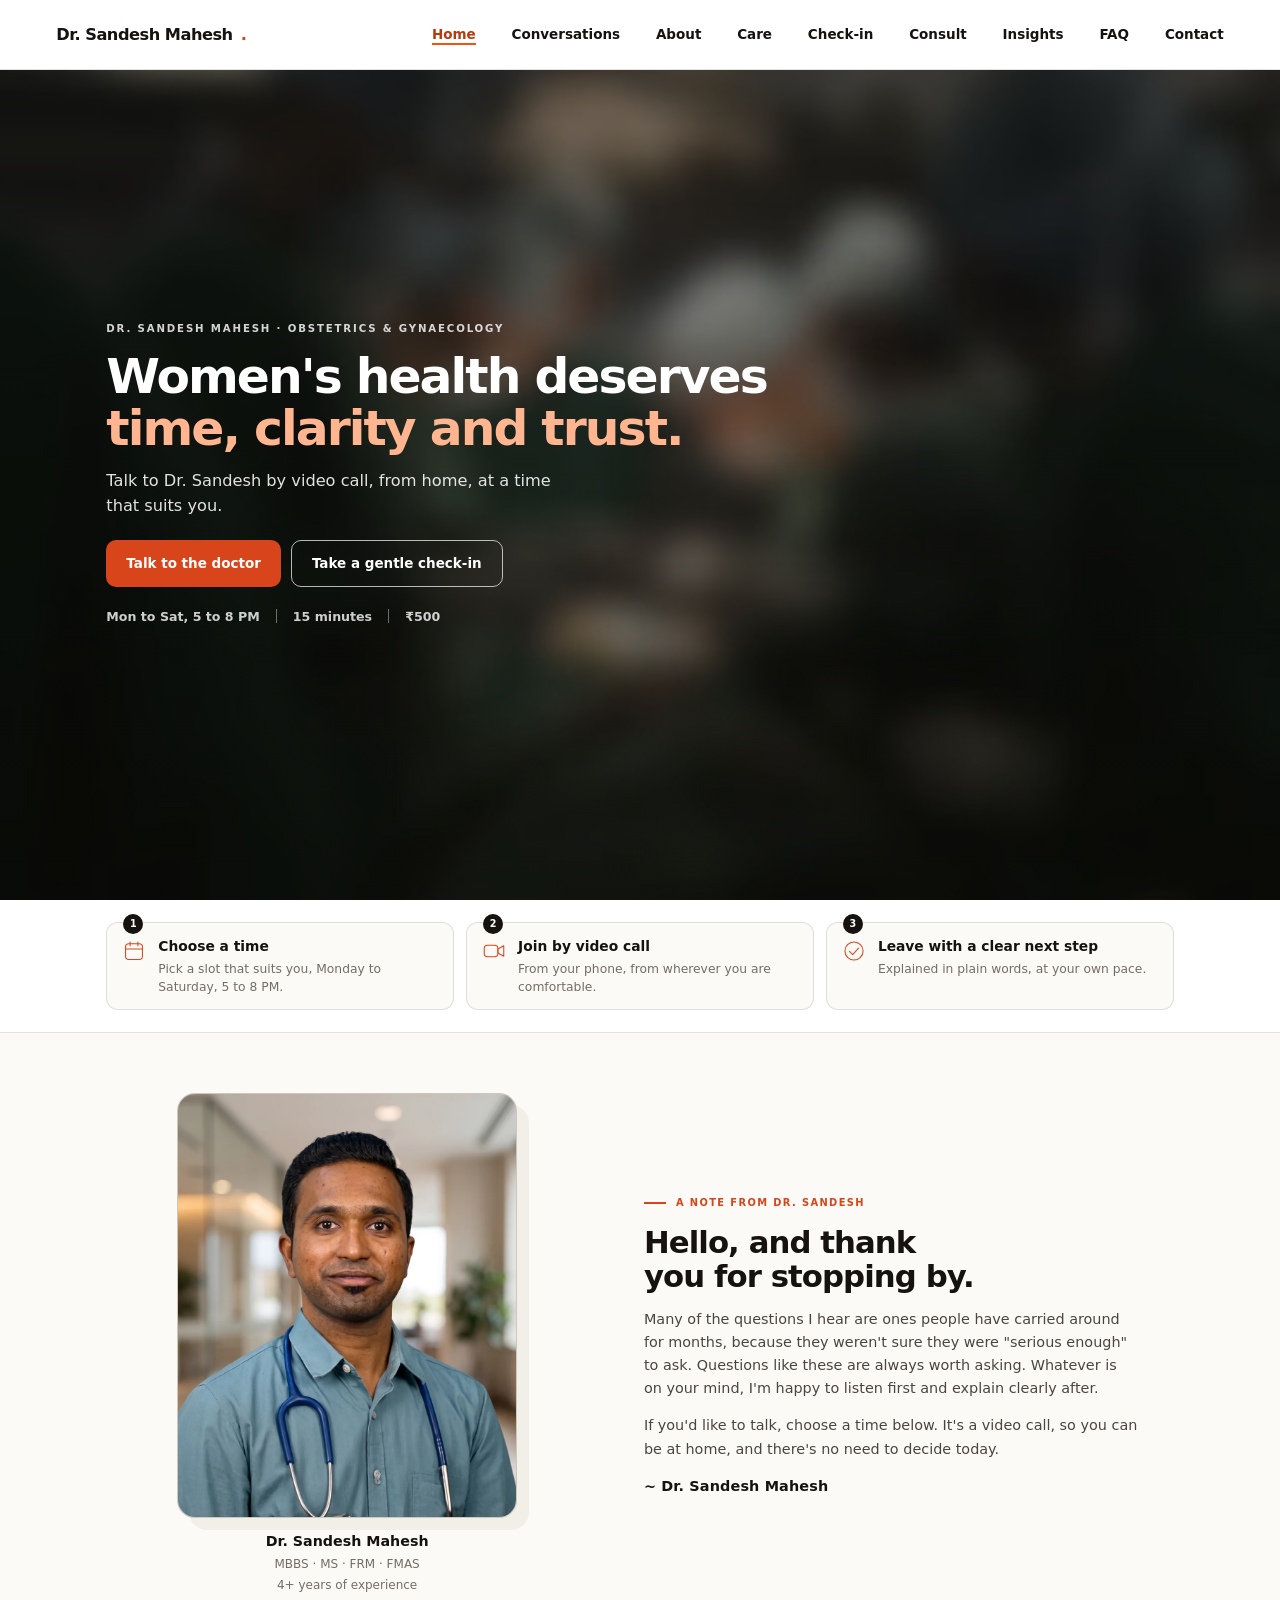
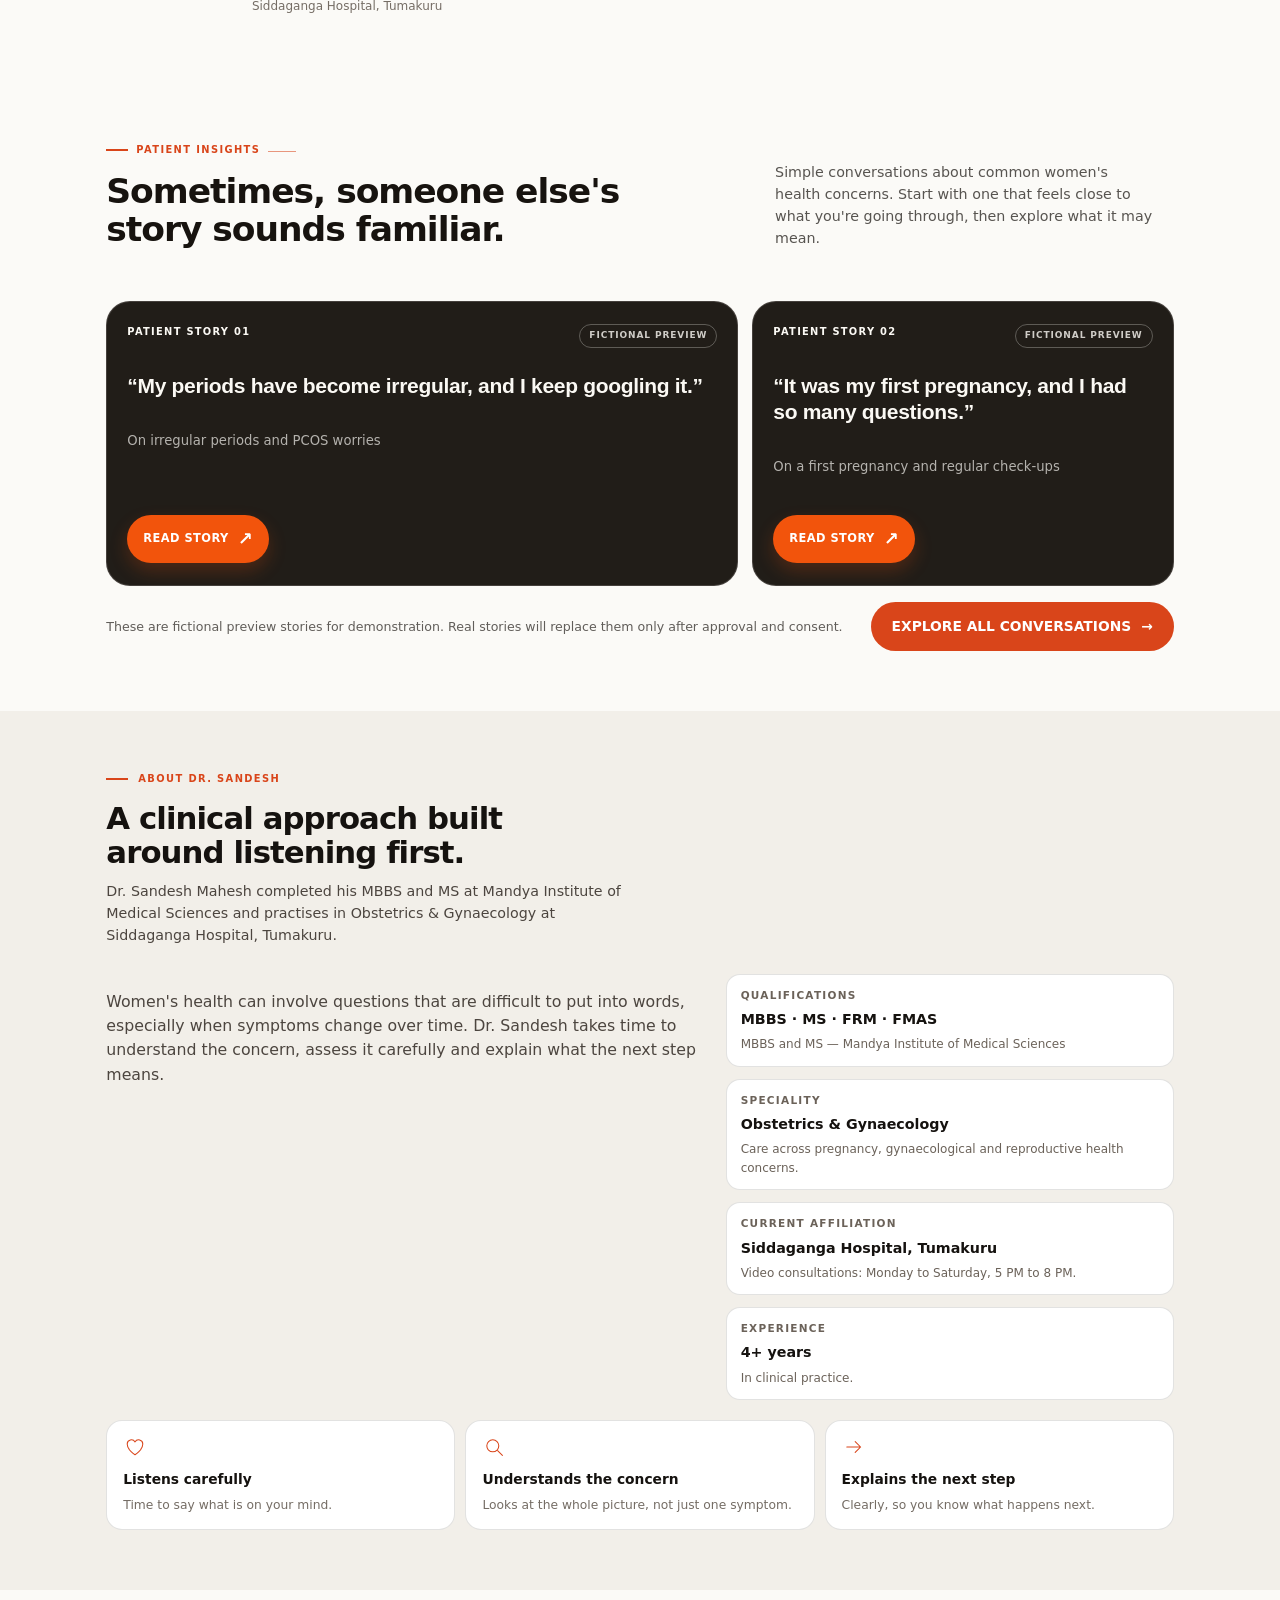
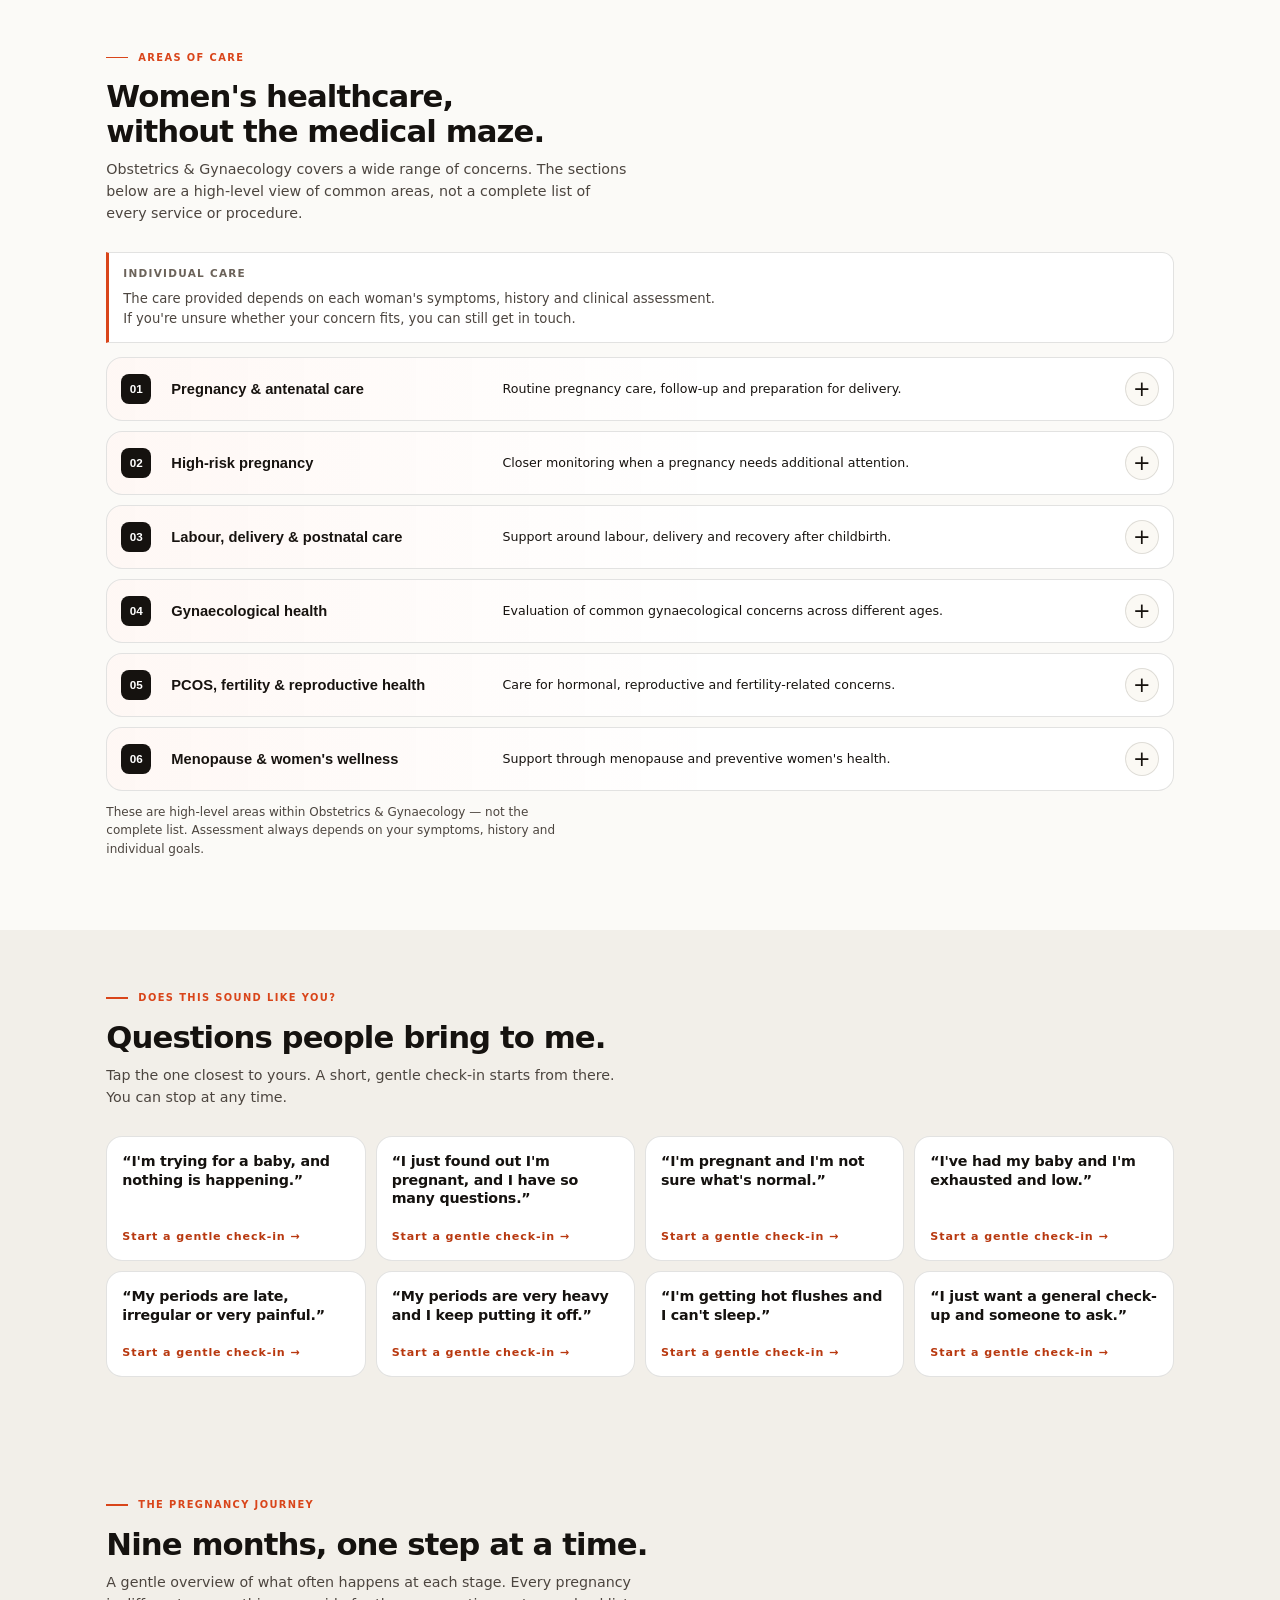
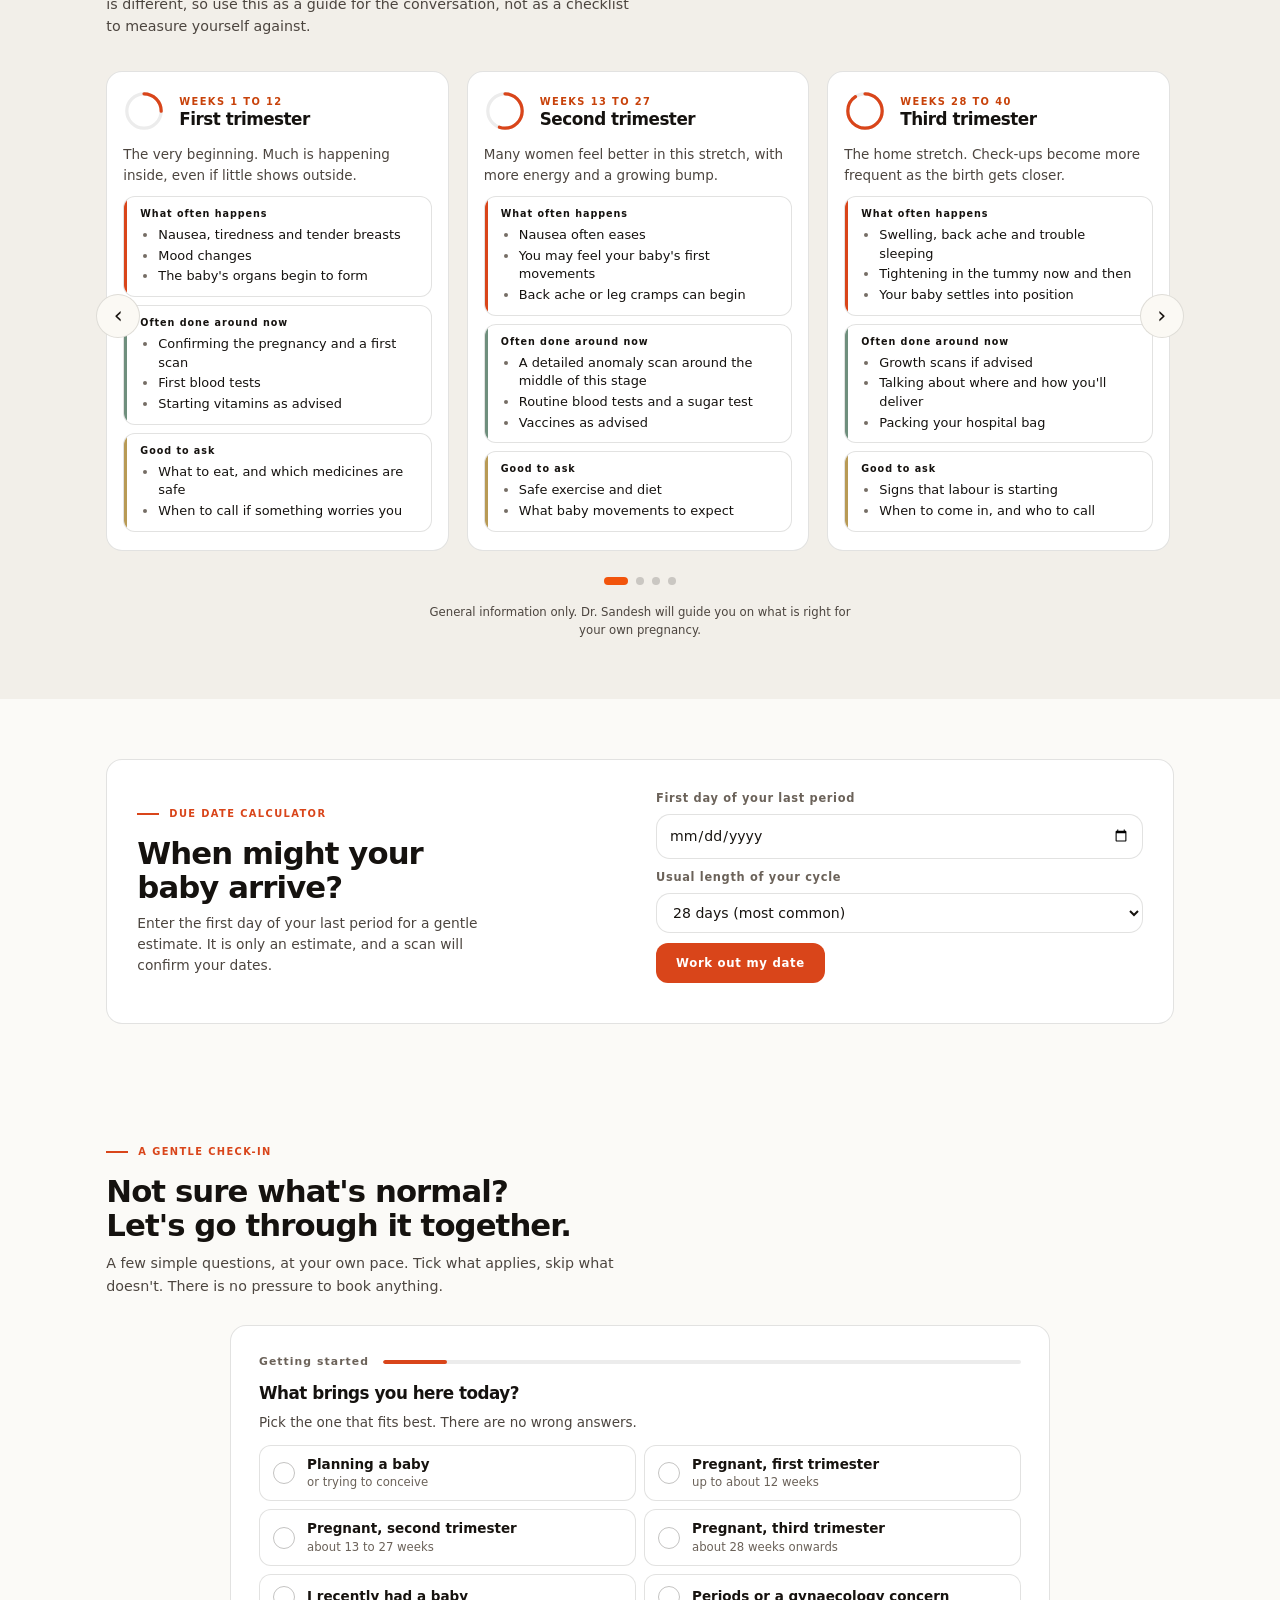
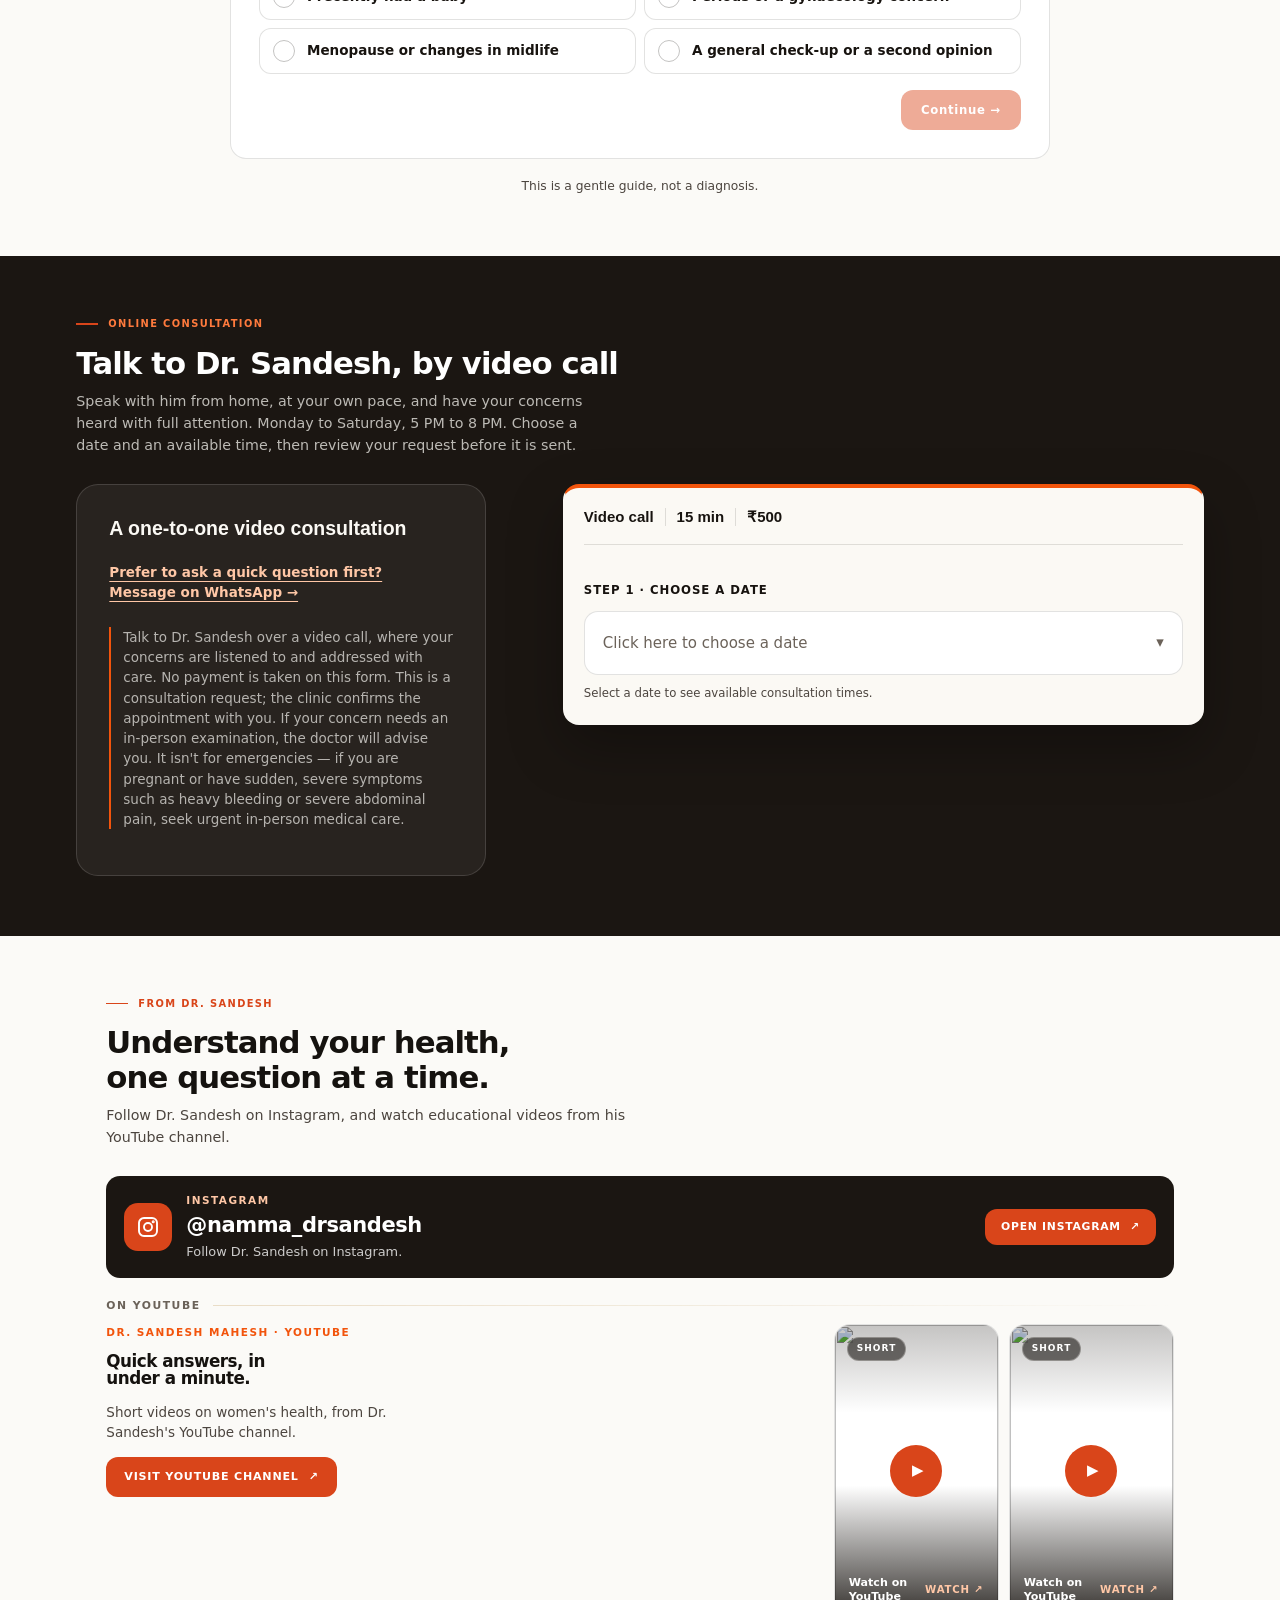
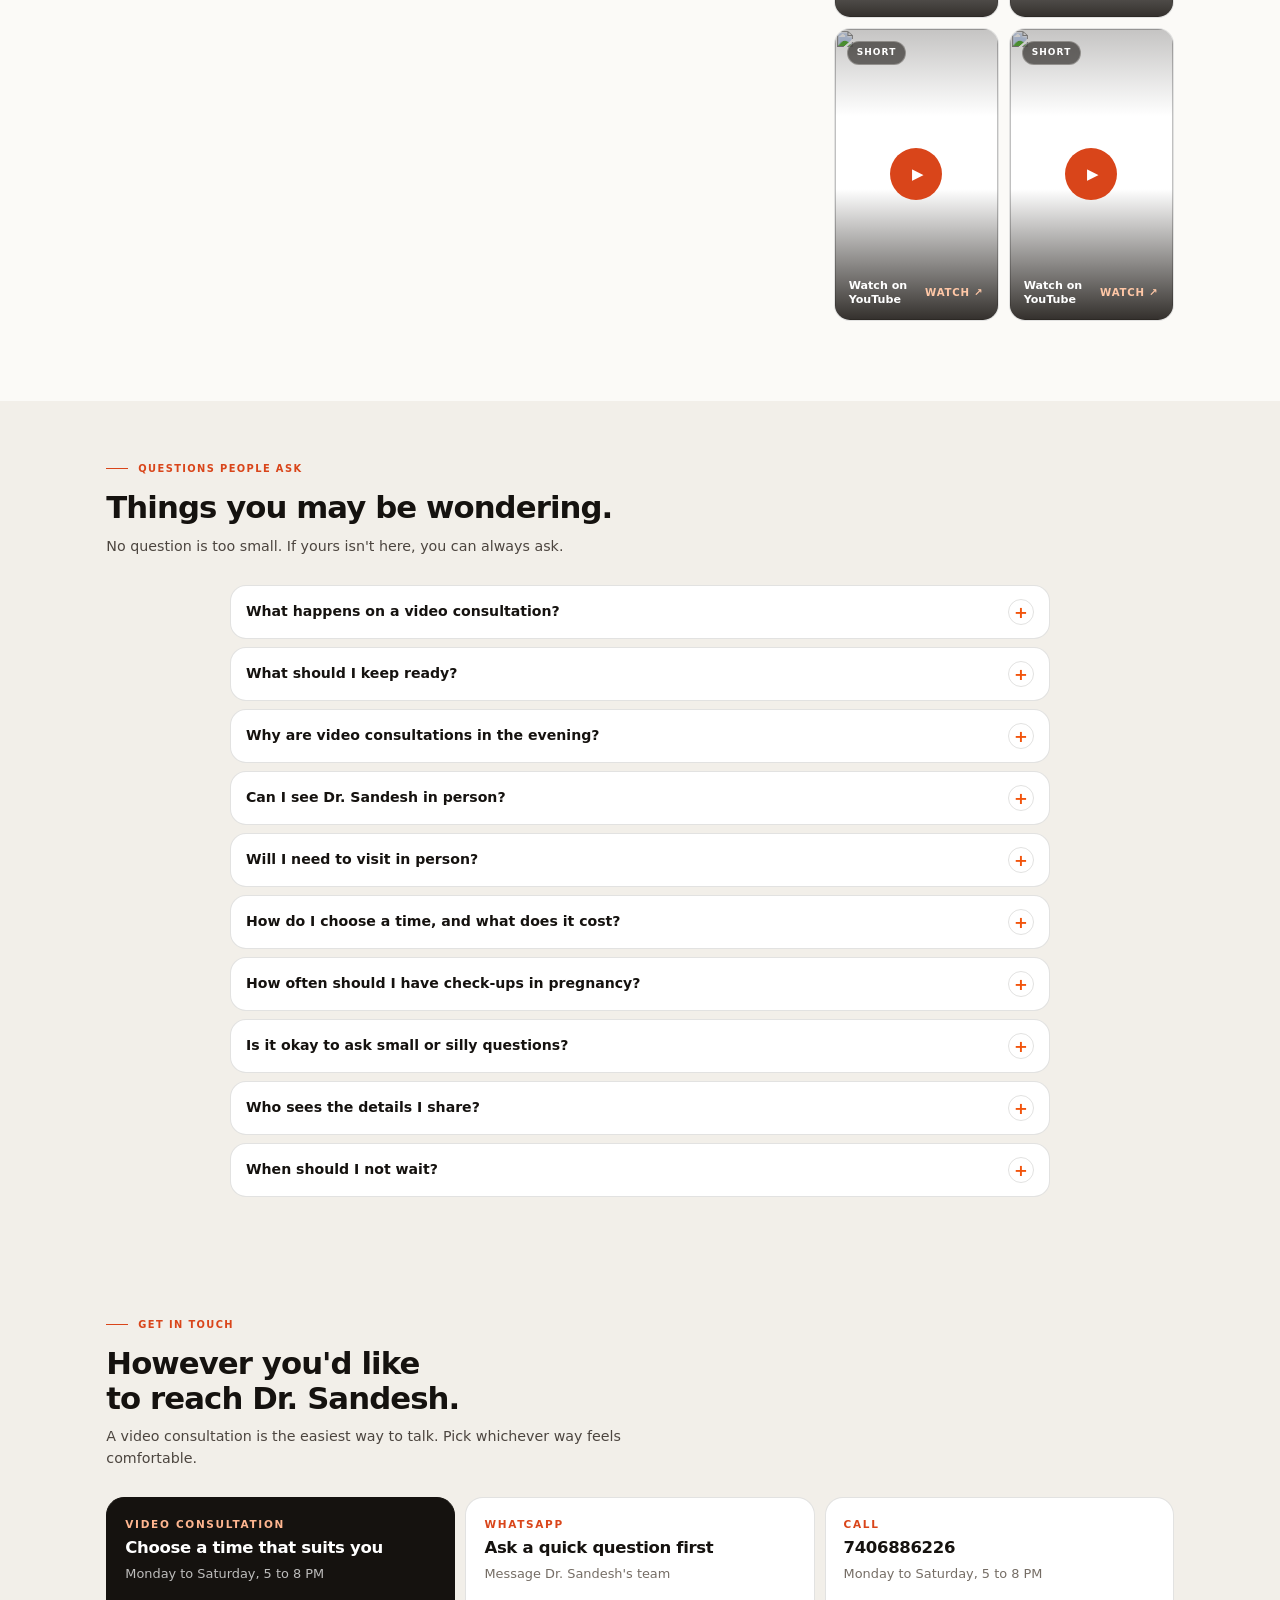
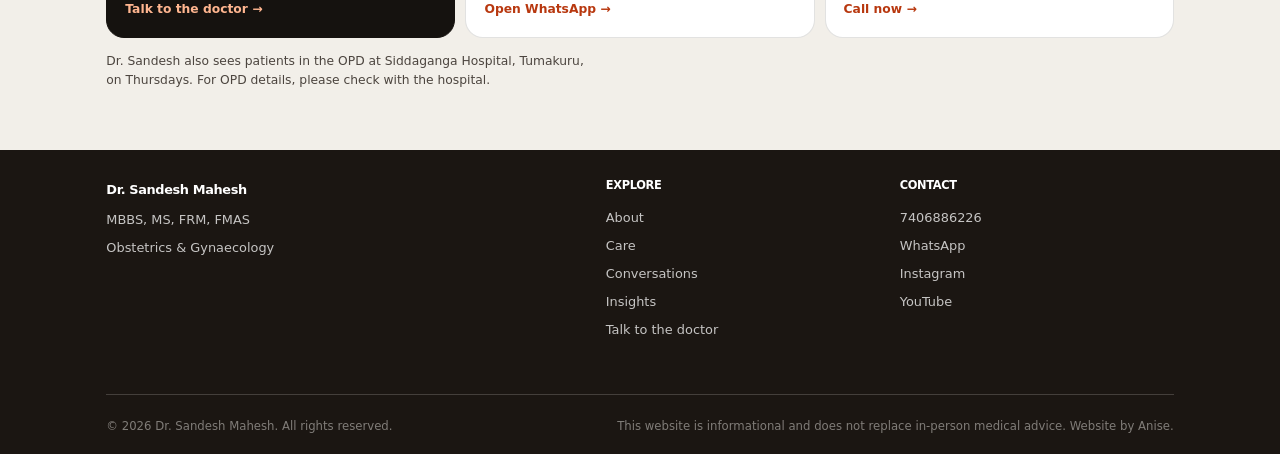
==== commit 5f6cb49f: "Add files via upload" ====
--- a/index.html
+++ b/index.html
@@ -23,7 +23,7 @@
   <a href="index.html" class="wordmark">Dr. Sandesh Mahesh<span class="dot">.</span></a>
   <ul class="nav-links">
     <li><a href="index.html">Home</a></li>
-    <li><a href="#stories">Patient Stories</a></li>
+    <li><a href="#stories">Conversations</a></li>
     <li><a href="#about">About</a></li>
     <li><a href="#care">Care</a></li>
     <li><a href="#checkin">Check-in</a></li>
@@ -35,7 +35,7 @@
 </nav>
 <nav class="mobile-nav-row" id="mobileNav" aria-label="Section navigation">
   <a href="index.html" aria-current="page">Home</a>
-  <a href="#stories">Patient Stories</a>
+  <a href="#stories">Conversations</a>
   <a href="#about">About</a>
   <a href="#care">Care</a>
   <a href="#checkin">Check-in</a>
@@ -85,7 +85,7 @@
       <figcaption><strong>Dr. Sandesh Mahesh</strong><span class="cap-line">MBBS &middot; MS &middot; FRM &middot; FMAS</span><span class="cap-line">4+ years of experience</span><span class="cap-line">Siddaganga Hospital, Tumakuru</span></figcaption>
     </figure>
     <div class="note-text reveal">
-      <span class="eyebrow">A NOTE FROM DR. SANDESH <span class="ci-demo">DRAFT</span></span>
+      <span class="eyebrow">A NOTE FROM DR. SANDESH</span>
       <h2>Hello, and thank you for stopping by.</h2>
       <p>Many of the questions I hear are ones people have carried around for months, because they weren't sure they were "serious enough" to ask. Questions like these are always worth asking. Whatever is on your mind, I'm happy to listen first and explain clearly after.</p>
       <p>If you'd like to talk, choose a time below. It's a video call, so you can be at home, and there's no need to decide today.</p>
@@ -96,46 +96,46 @@
 </section>
 
 <!-- ============================================================
-     PATIENT STORIES — primary website focus
+     CONVERSATIONS — primary website focus
      ============================================================ -->
 <section class="section-pad section-stories-focus" id="stories">
   <div class="container">
     <div class="stories-focus-head reveal">
       <div>
-        <span class="eyebrow">PATIENT STORIES</span>
+        <span class="eyebrow">CONVERSATIONS</span>
         <h2>Sometimes, someone else's story sounds familiar.</h2>
       </div>
-      <p>Simple, anonymous stories about common women's health concerns. Start with one that feels close to what you're going through, then explore what it may mean.</p>
+      <p>Simple conversations about common women's health concerns. Start with one that feels close to what you're going through, then explore what it may mean.</p>
     </div>
 
     <a class="stories-conversation-doorway reveal" href="stories.html" aria-label="Step into the Patient Insights conversation">
       <div class="stories-conversation-copy">
         <span class="stories-conversation-kicker">PATIENT INSIGHTS</span>
         <strong>STEP INTO THE CONVERSATION</strong>
-        <p>Read one patient's experience as a conversation, not just a summary. Follow the questions, the answers, and the moment when the story starts to make sense.</p>
+        <p>Read a conversation between a patient and Dr. Sandesh, not just a summary. Follow the questions, the answers, and the moment when the story starts to make sense.</p>
       </div>
       <span class="stories-conversation-action">OPEN PATIENT INSIGHTS <span aria-hidden="true">↗</span></span>
     </a>
 
     <div class="story-cards story-cards-focus reveal" id="homeStoryCards">
-      <a class="story-card story-card-primary" href="stories.html?story=demo-1-pcos-and-irregular-periods" aria-label="Read patient story: irregular periods and PCOS worries">
-        <span class="story-kicker">PATIENT STORY 01</span><span class="story-tag">FICTIONAL PREVIEW</span>
+      <a class="story-card story-card-primary" href="stories.html?story=irregular-periods-and-pcos-worries" aria-label="Read conversation: irregular periods and PCOS worries">
+        <span class="story-kicker">CONVERSATION 01</span>
         <p class="quote">&ldquo;My periods have become irregular, and I keep googling it.&rdquo;</p>
-        <p class="desc">An imaginary patient, months of late periods, and a late-night search that made it all feel bigger.</p>
+        <p class="desc">Months of late periods, a late-night search, and how a few questions can lead to a clearer next step.</p>
         <span class="story-cta">READ STORY <span class="arrow">↗</span></span>
       </a>
 
-      <a class="story-card story-card-secondary" href="stories.html?story=demo-2-first-pregnancy-antenatal-care" aria-label="Read patient story: first pregnancy and antenatal care">
-        <span class="story-kicker">PATIENT STORY 02</span><span class="story-tag">FICTIONAL PREVIEW</span>
+      <a class="story-card story-card-secondary" href="stories.html?story=first-pregnancy-and-antenatal-care" aria-label="Read conversation: first pregnancy and antenatal care">
+        <span class="story-kicker">CONVERSATION 02</span>
         <p class="quote">&ldquo;It was my first pregnancy, and I had so many questions.&rdquo;</p>
-        <p class="desc">An imaginary first-time mother, a head full of questions, and how regular check-ups helped.</p>
+        <p class="desc">A first pregnancy, a head full of questions, and how regular check-ups help.</p>
         <span class="story-cta">READ STORY <span class="arrow">↗</span></span>
       </a>
     </div>
 
     <div class="stories-focus-footer reveal">
-      <span id="homeStoriesNote">These are fictional preview stories for demonstration. Real stories will replace them only after approval and consent.</span>
-      <a class="btn btn-primary" href="stories.html">EXPLORE ALL PATIENT STORIES <span aria-hidden="true">→</span></a>
+      <span id="homeStoriesNote">Each conversation opens separately, so you can read at your own pace.</span>
+      <a class="btn btn-primary" href="stories.html">EXPLORE ALL CONVERSATIONS <span aria-hidden="true">→</span></a>
     </div>
   </div>
 </section>
@@ -155,7 +155,7 @@
         <div><span>QUALIFICATIONS</span><strong>MBBS · MS · FRM · FMAS</strong><small>MBBS and MS — Mandya Institute of Medical Sciences</small></div>
         <div><span>SPECIALITY</span><strong>Obstetrics &amp; Gynaecology</strong><small>Care across pregnancy, gynaecological and reproductive health concerns.</small></div>
         <div><span>CURRENT AFFILIATION</span><strong>Siddaganga Hospital, Tumakuru</strong><small>Video consultations: Monday to Saturday, 5 PM to 8 PM.</small></div>
-        <div><span>EXPERIENCE</span><strong>4+ years</strong><small>As currently stated in the supplied website content.</small></div>
+        <div><span>EXPERIENCE</span><strong>4+ years</strong><small>In clinical practice.</small></div>
       </div>
     </div>
     <div class="approach-row reveal">
@@ -178,11 +178,11 @@
       <p>The care provided depends on each woman's symptoms, history and clinical assessment. If you're unsure whether your concern fits, you can still get in touch.</p>
     </div>
     <div class="care-accordion reveal" id="careAccordion">
-      <div class="care-item"><button class="care-item-head" type="button" aria-expanded="false"><span class="n">01</span><span class="care-item-title">Pregnancy &amp; antenatal care</span><span class="care-item-desc">Routine pregnancy care, follow-up and preparation for delivery.</span><span class="care-item-icon">+</span></button><div class="care-item-body"><div class="care-item-body-inner"><ul><li>Routine antenatal care</li><li>Follow-up through pregnancy</li><li>Preparation for delivery</li></ul><div class="care-related"><div class="label">Related patient insight</div><a href="stories.html?story=demo-2-first-pregnancy-antenatal-care">&ldquo;It was my first pregnancy, and I had so many questions.&rdquo; &rarr;</a></div></div></div></div>
+      <div class="care-item"><button class="care-item-head" type="button" aria-expanded="false"><span class="n">01</span><span class="care-item-title">Pregnancy &amp; antenatal care</span><span class="care-item-desc">Routine pregnancy care, follow-up and preparation for delivery.</span><span class="care-item-icon">+</span></button><div class="care-item-body"><div class="care-item-body-inner"><ul><li>Routine antenatal care</li><li>Follow-up through pregnancy</li><li>Preparation for delivery</li></ul><div class="care-related"><div class="label">Related patient insight</div><a href="stories.html?story=first-pregnancy-and-antenatal-care">&ldquo;It was my first pregnancy, and I had so many questions.&rdquo; &rarr;</a></div></div></div></div>
       <div class="care-item"><button class="care-item-head" type="button" aria-expanded="false"><span class="n">02</span><span class="care-item-title">High-risk pregnancy</span><span class="care-item-desc">Closer monitoring when a pregnancy needs additional attention.</span><span class="care-item-icon">+</span></button><div class="care-item-body"><div class="care-item-body-inner"><ul><li>Closer monitoring</li><li>Assessment according to the clinical situation</li><li>Care within hospital resources</li></ul></div></div></div>
       <div class="care-item"><button class="care-item-head" type="button" aria-expanded="false"><span class="n">03</span><span class="care-item-title">Labour, delivery &amp; postnatal care</span><span class="care-item-desc">Support around labour, delivery and recovery after childbirth.</span><span class="care-item-icon">+</span></button><div class="care-item-body"><div class="care-item-body-inner"><ul><li>Care before, during and after delivery</li><li>Decisions based on maternal and fetal wellbeing</li><li>Recovery after childbirth</li></ul></div></div></div>
       <div class="care-item"><button class="care-item-head" type="button" aria-expanded="false"><span class="n">04</span><span class="care-item-title">Gynaecological health</span><span class="care-item-desc">Evaluation of common gynaecological concerns across different ages.</span><span class="care-item-icon">+</span></button><div class="care-item-body"><div class="care-item-body-inner"><ul><li>Menstrual concerns</li><li>Pelvic symptoms</li><li>Other gynaecological conditions that need clinical assessment</li></ul></div></div></div>
-      <div class="care-item"><button class="care-item-head" type="button" aria-expanded="false"><span class="n">05</span><span class="care-item-title">PCOS, fertility &amp; reproductive health</span><span class="care-item-desc">Care for hormonal, reproductive and fertility-related concerns.</span><span class="care-item-icon">+</span></button><div class="care-item-body"><div class="care-item-body-inner"><ul><li>PCOS</li><li>Fertility-related concerns</li><li>Hormonal and reproductive health</li></ul><div class="care-related"><div class="label">Related patient insight</div><a href="stories.html?story=demo-1-pcos-and-irregular-periods">&ldquo;My periods have become irregular, and I keep googling it.&rdquo; &rarr;</a></div></div></div></div>
+      <div class="care-item"><button class="care-item-head" type="button" aria-expanded="false"><span class="n">05</span><span class="care-item-title">PCOS, fertility &amp; reproductive health</span><span class="care-item-desc">Care for hormonal, reproductive and fertility-related concerns.</span><span class="care-item-icon">+</span></button><div class="care-item-body"><div class="care-item-body-inner"><ul><li>PCOS</li><li>Fertility-related concerns</li><li>Hormonal and reproductive health</li></ul><div class="care-related"><div class="label">Related patient insight</div><a href="stories.html?story=irregular-periods-and-pcos-worries">&ldquo;My periods have become irregular, and I keep googling it.&rdquo; &rarr;</a></div></div></div></div>
       <div class="care-item"><button class="care-item-head" type="button" aria-expanded="false"><span class="n">06</span><span class="care-item-title">Menopause &amp; women's wellness</span><span class="care-item-desc">Support through menopause and preventive women's health.</span><span class="care-item-icon">+</span></button><div class="care-item-body"><div class="care-item-body-inner"><ul><li>Menopausal symptoms</li><li>Preventive women's health</li><li>Age-appropriate women's health concerns</li></ul></div></div></div>
     </div>
     <p class="care-footnote reveal">These are high-level areas within Obstetrics &amp; Gynaecology — not the complete list. Assessment always depends on your symptoms, history and individual goals.</p>
@@ -246,9 +246,9 @@
 
 <section class="section-pad section-checkin" id="checkin">
   <div class="container">
-    <div class="section-head reveal"><span class="eyebrow">A GENTLE CHECK-IN <span class="ci-demo">DEMO</span></span><h2>Not sure what's normal? Let's go through it together.</h2><p>A few simple questions, at your own pace. Tick what applies, skip what doesn't. There is no pressure to book anything.</p></div>
+    <div class="section-head reveal"><span class="eyebrow">A GENTLE CHECK-IN</span><h2>Not sure what's normal? Let's go through it together.</h2><p>A few simple questions, at your own pace. Tick what applies, skip what doesn't. There is no pressure to book anything.</p></div>
     <div class="ci-card reveal" id="checkinApp"></div>
-    <p class="ci-foot">Demo version: the questions will be finalised with Dr. Sandesh. This is a gentle guide, not a diagnosis.</p>
+    <p class="ci-foot">This is a gentle guide, not a diagnosis.</p>
   </div>
 </section>
 
@@ -293,7 +293,6 @@
       <details class="faq-item"><summary>Who sees the details I share?</summary><div class="faq-body"><p>What you share in the check-in or the booking form is used only so the clinic can get back to you. It is meant to be seen by Dr. Sandesh's team, and not by other visitors.</p></div></details>
       <details class="faq-item"><summary>When should I not wait?</summary><div class="faq-body"><p>Heavy bleeding, severe pain, fluid leaking, a baby moving much less than usual, a severe headache with blurred vision, fits, fainting, chest pain or trouble breathing need urgent in-person care. Please go to the nearest hospital or call your doctor straight away.</p></div></details>
     </div>
-    <p class="journey-foot reveal">Draft wording, to be reviewed with Dr. Sandesh.</p>
   </div>
 </section>
 
@@ -309,7 +308,7 @@
   </div>
 </section>
 
-<footer class="site-footer"><div class="container"><div class="footer-grid"><div><p class="foot-word">Dr. Sandesh Mahesh</p><p>MBBS, MS, FRM, FMAS</p><p>Obstetrics &amp; Gynaecology</p></div><div><h4>Explore</h4><a href="#about">About</a><a href="#care">Care</a><a href="#stories">Patient Stories</a><a href="#insights">Insights</a><a href="#consult">Talk to the doctor</a></div><div><h4>Contact</h4><a href="tel:+917406886226">7406886226</a><a href="https://wa.me/917406886226" target="_blank" rel="noopener">WhatsApp</a><a href="https://www.instagram.com/namma_drsandesh/" target="_blank" rel="noopener">Instagram</a><a href="https://www.youtube.com/@Namma_DrSandesh" target="_blank" rel="noopener">YouTube</a></div></div><div class="foot-bottom"><span>&copy; <span id="year"></span> Dr. Sandesh Mahesh. All rights reserved.</span><span>This website is informational and does not replace in-person medical advice. Website by Anise.</span></div></div></footer>
+<footer class="site-footer"><div class="container"><div class="footer-grid"><div><p class="foot-word">Dr. Sandesh Mahesh</p><p>MBBS, MS, FRM, FMAS</p><p>Obstetrics &amp; Gynaecology</p></div><div><h4>Explore</h4><a href="#about">About</a><a href="#care">Care</a><a href="#stories">Conversations</a><a href="#insights">Insights</a><a href="#consult">Talk to the doctor</a></div><div><h4>Contact</h4><a href="tel:+917406886226">7406886226</a><a href="https://wa.me/917406886226" target="_blank" rel="noopener">WhatsApp</a><a href="https://www.instagram.com/namma_drsandesh/" target="_blank" rel="noopener">Instagram</a><a href="https://www.youtube.com/@Namma_DrSandesh" target="_blank" rel="noopener">YouTube</a></div></div><div class="foot-bottom"><span>&copy; <span id="year"></span> Dr. Sandesh Mahesh. All rights reserved.</span><span>This website is informational and does not replace in-person medical advice. Website by Anise.</span></div></div></footer>
 
 <div class="site-assistant" id="siteAssistant">
   <button class="assistant-toggle" id="assistantToggle" type="button" aria-expanded="false" aria-controls="assistantPanel" aria-label="Ask about the practice"><span class="assistant-bot-icon" aria-hidden="true"><img src="assets/chatbot/anise-assistant.webp" alt=""></span></button>
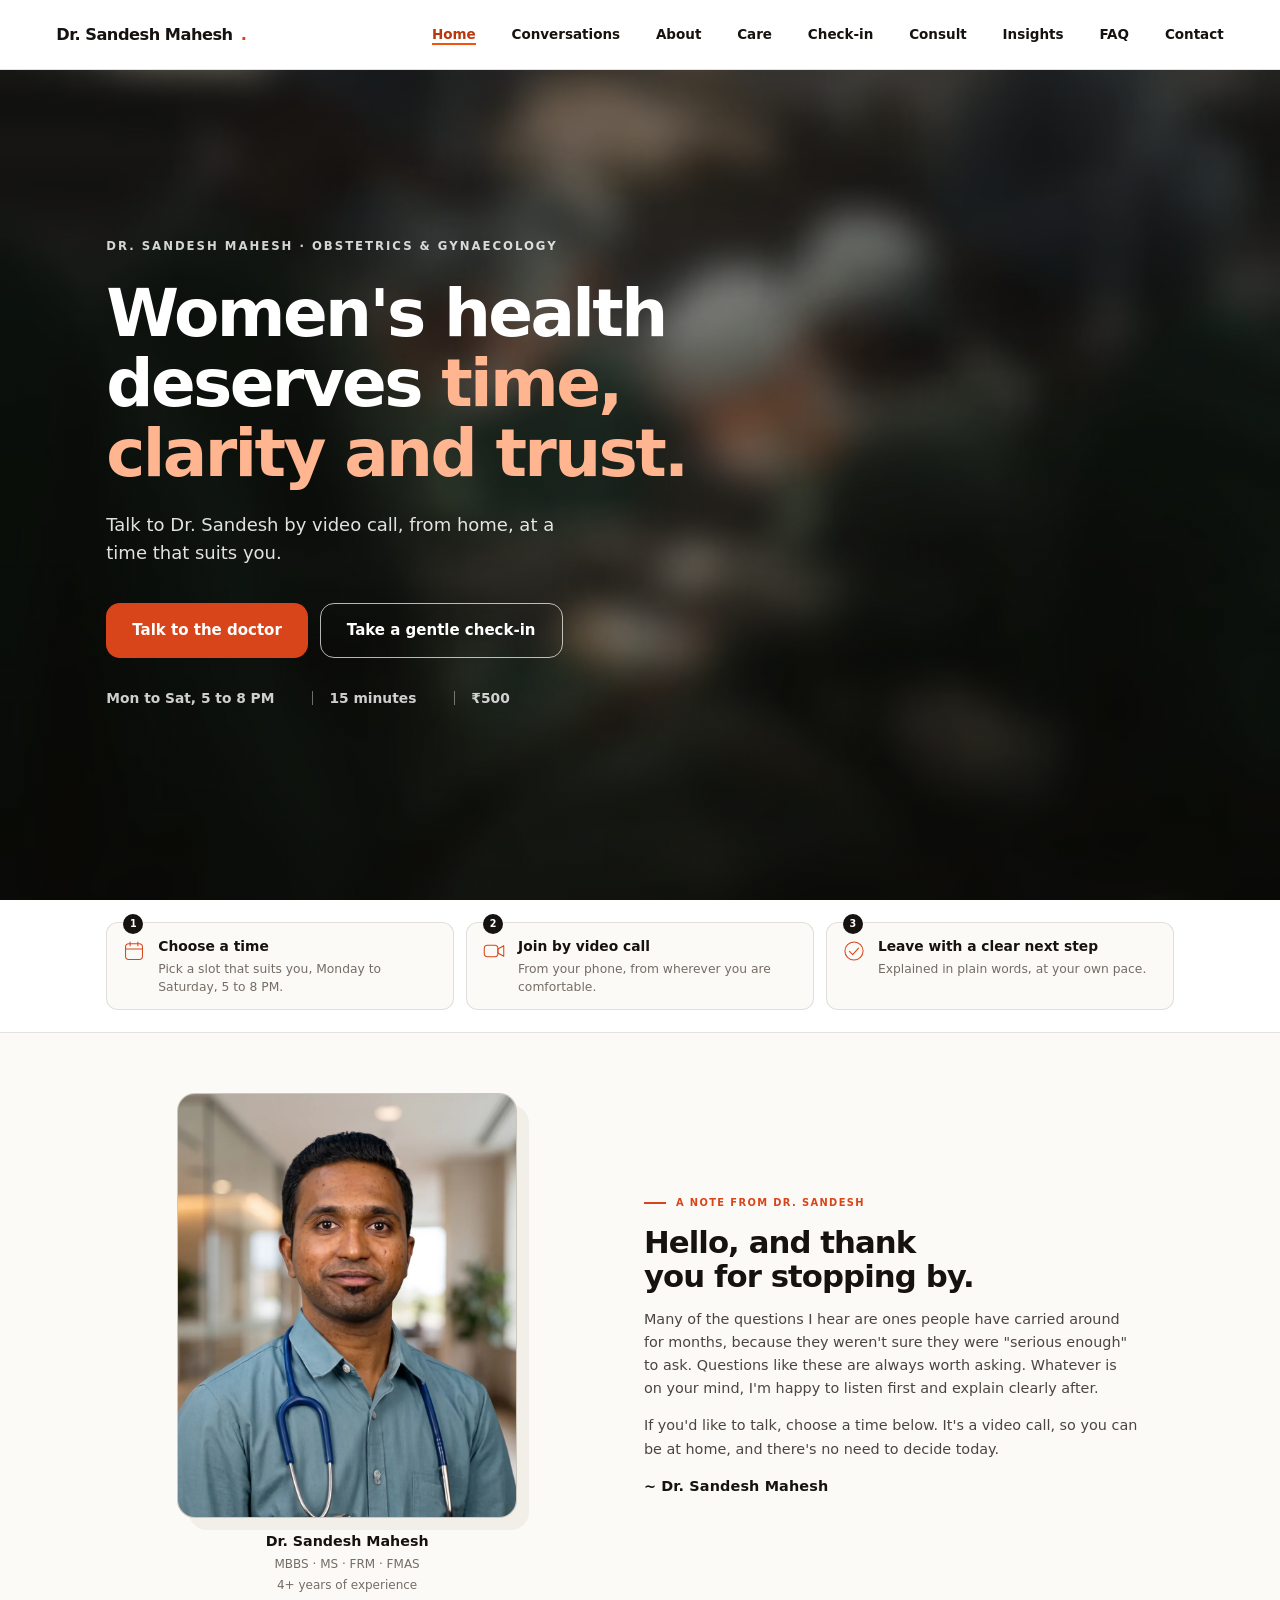
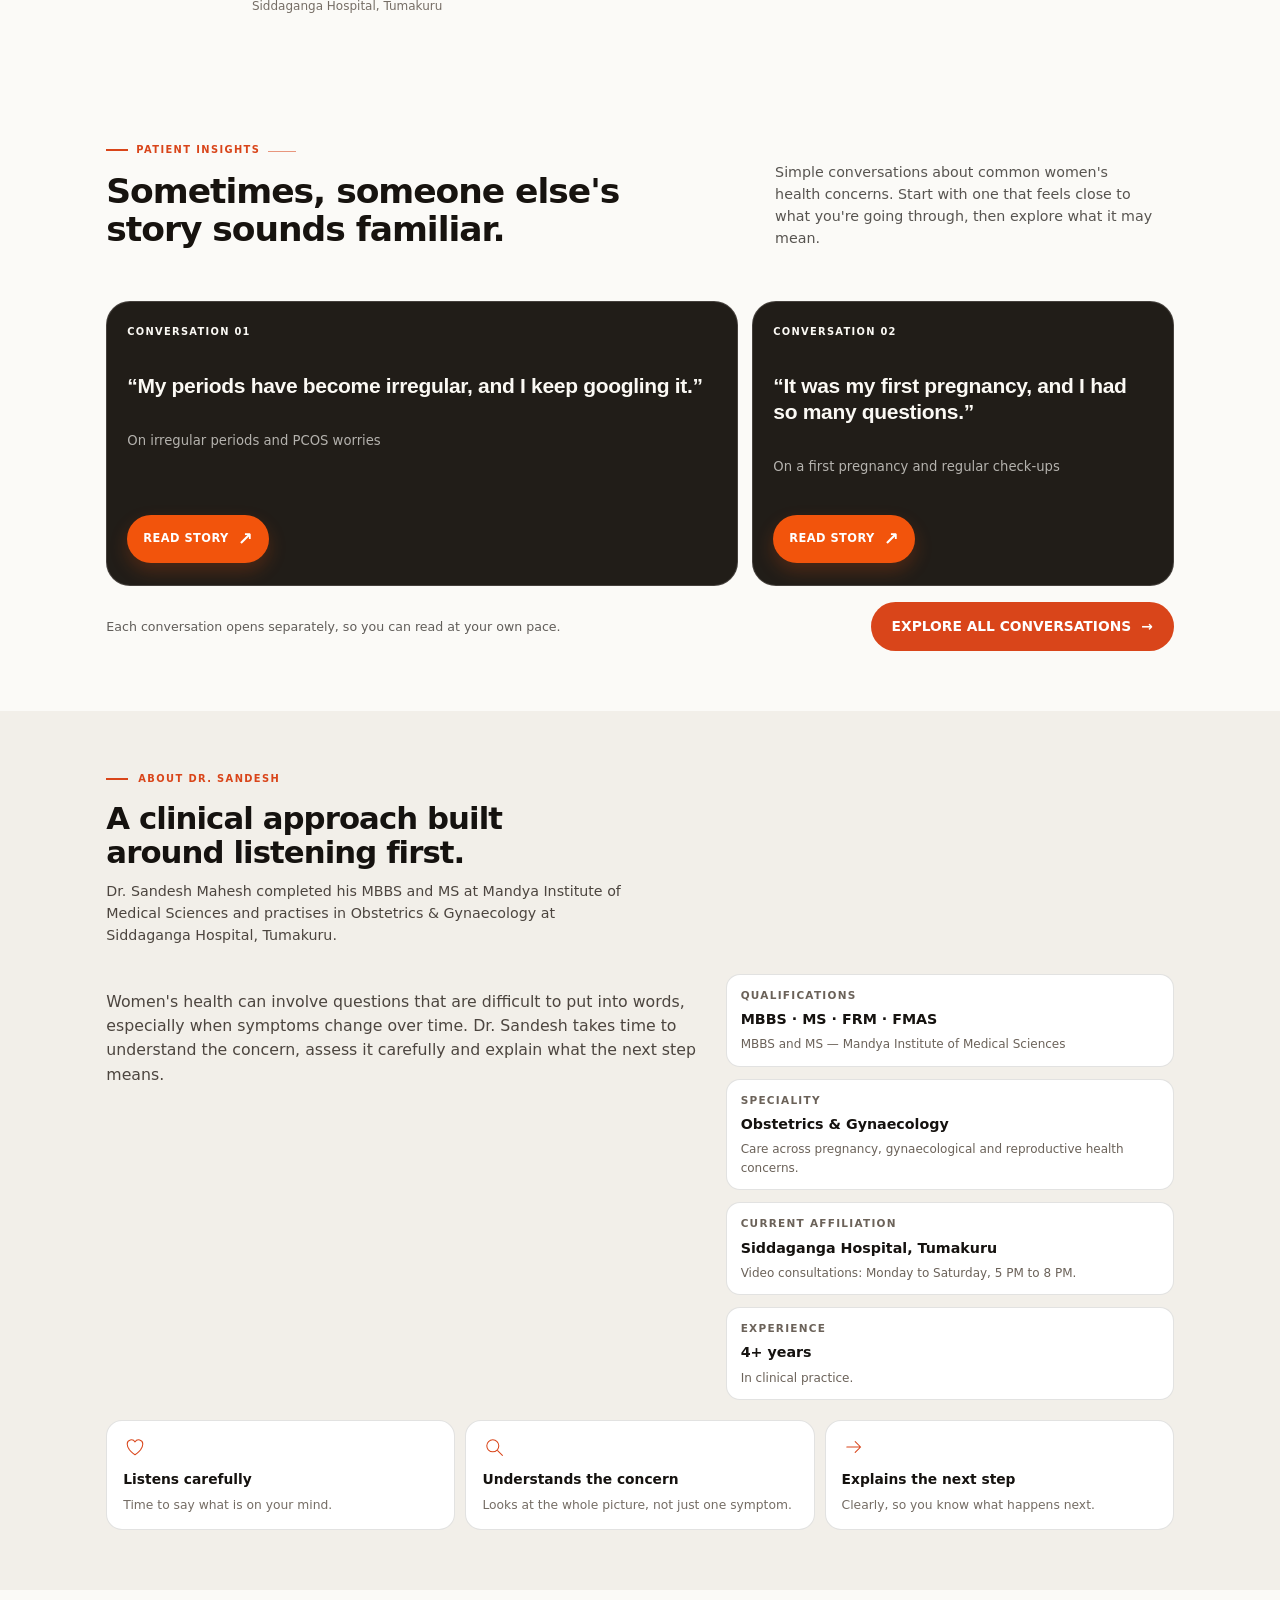
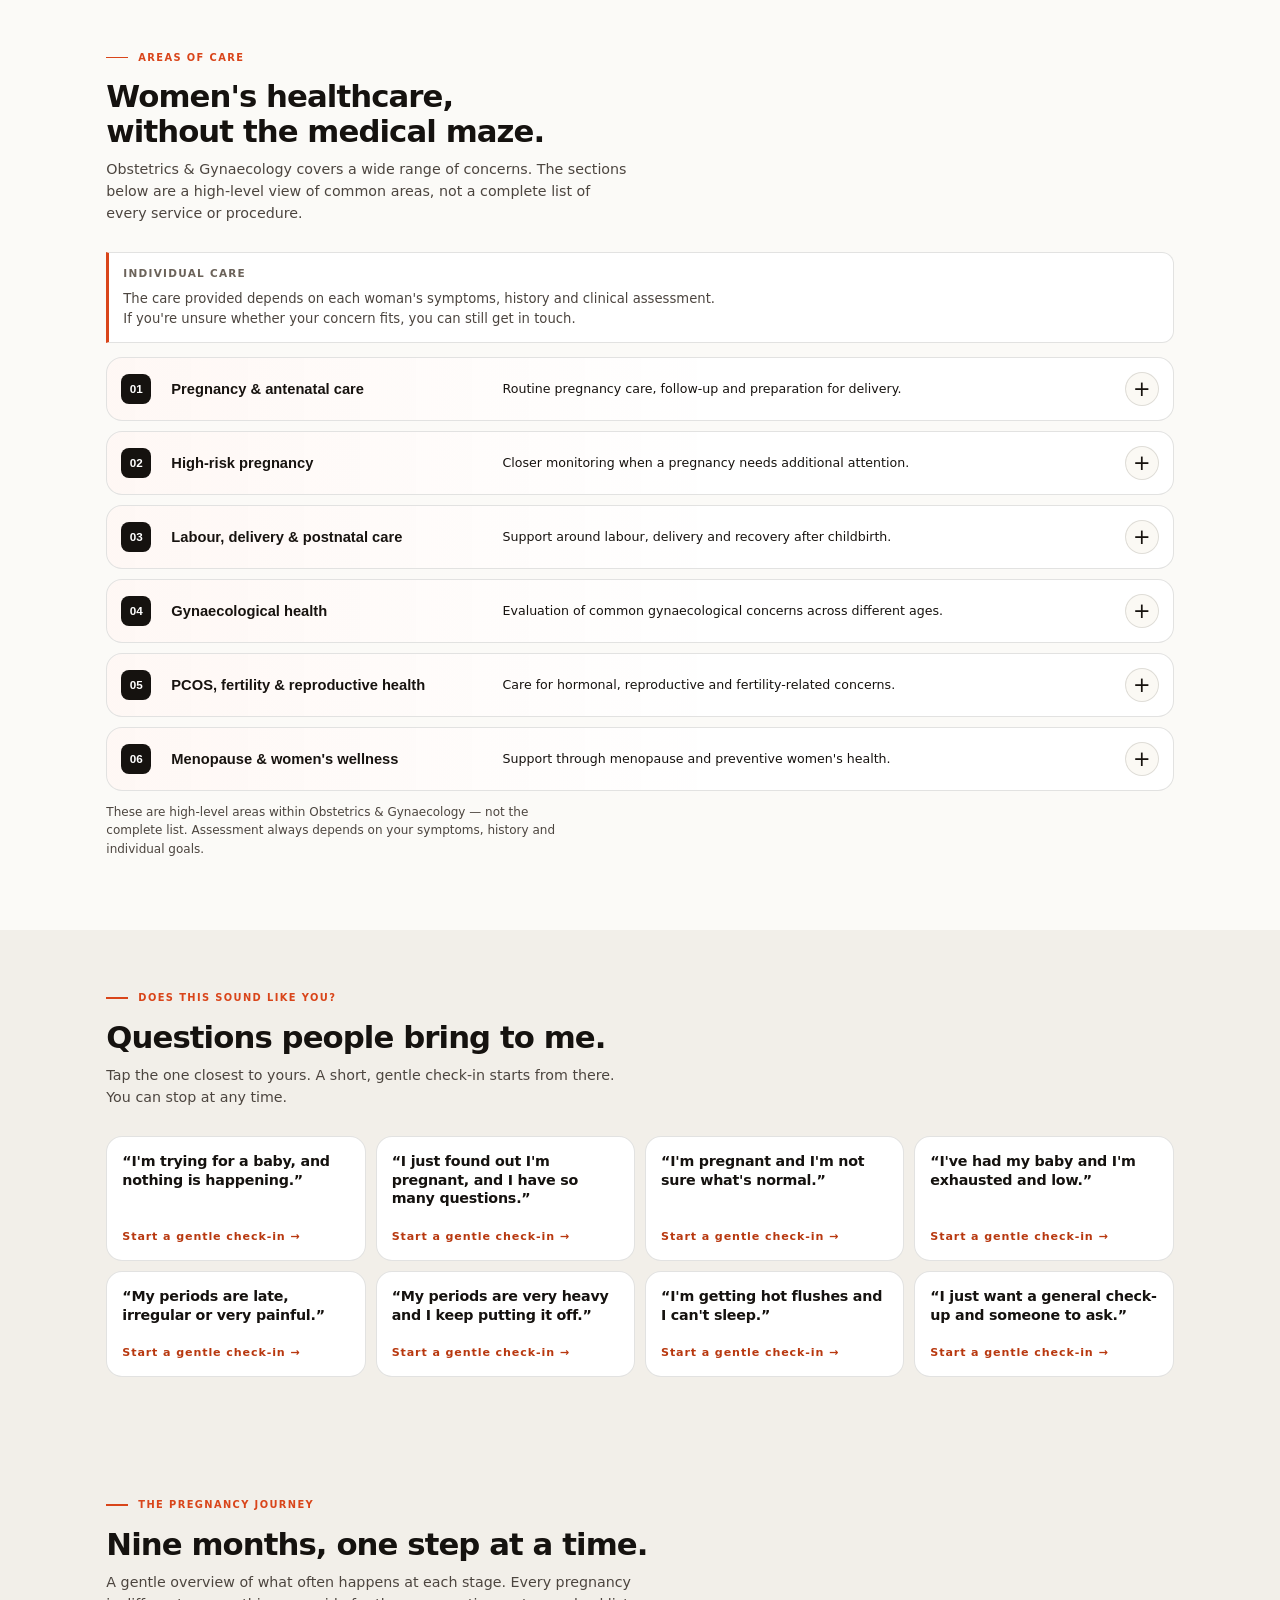
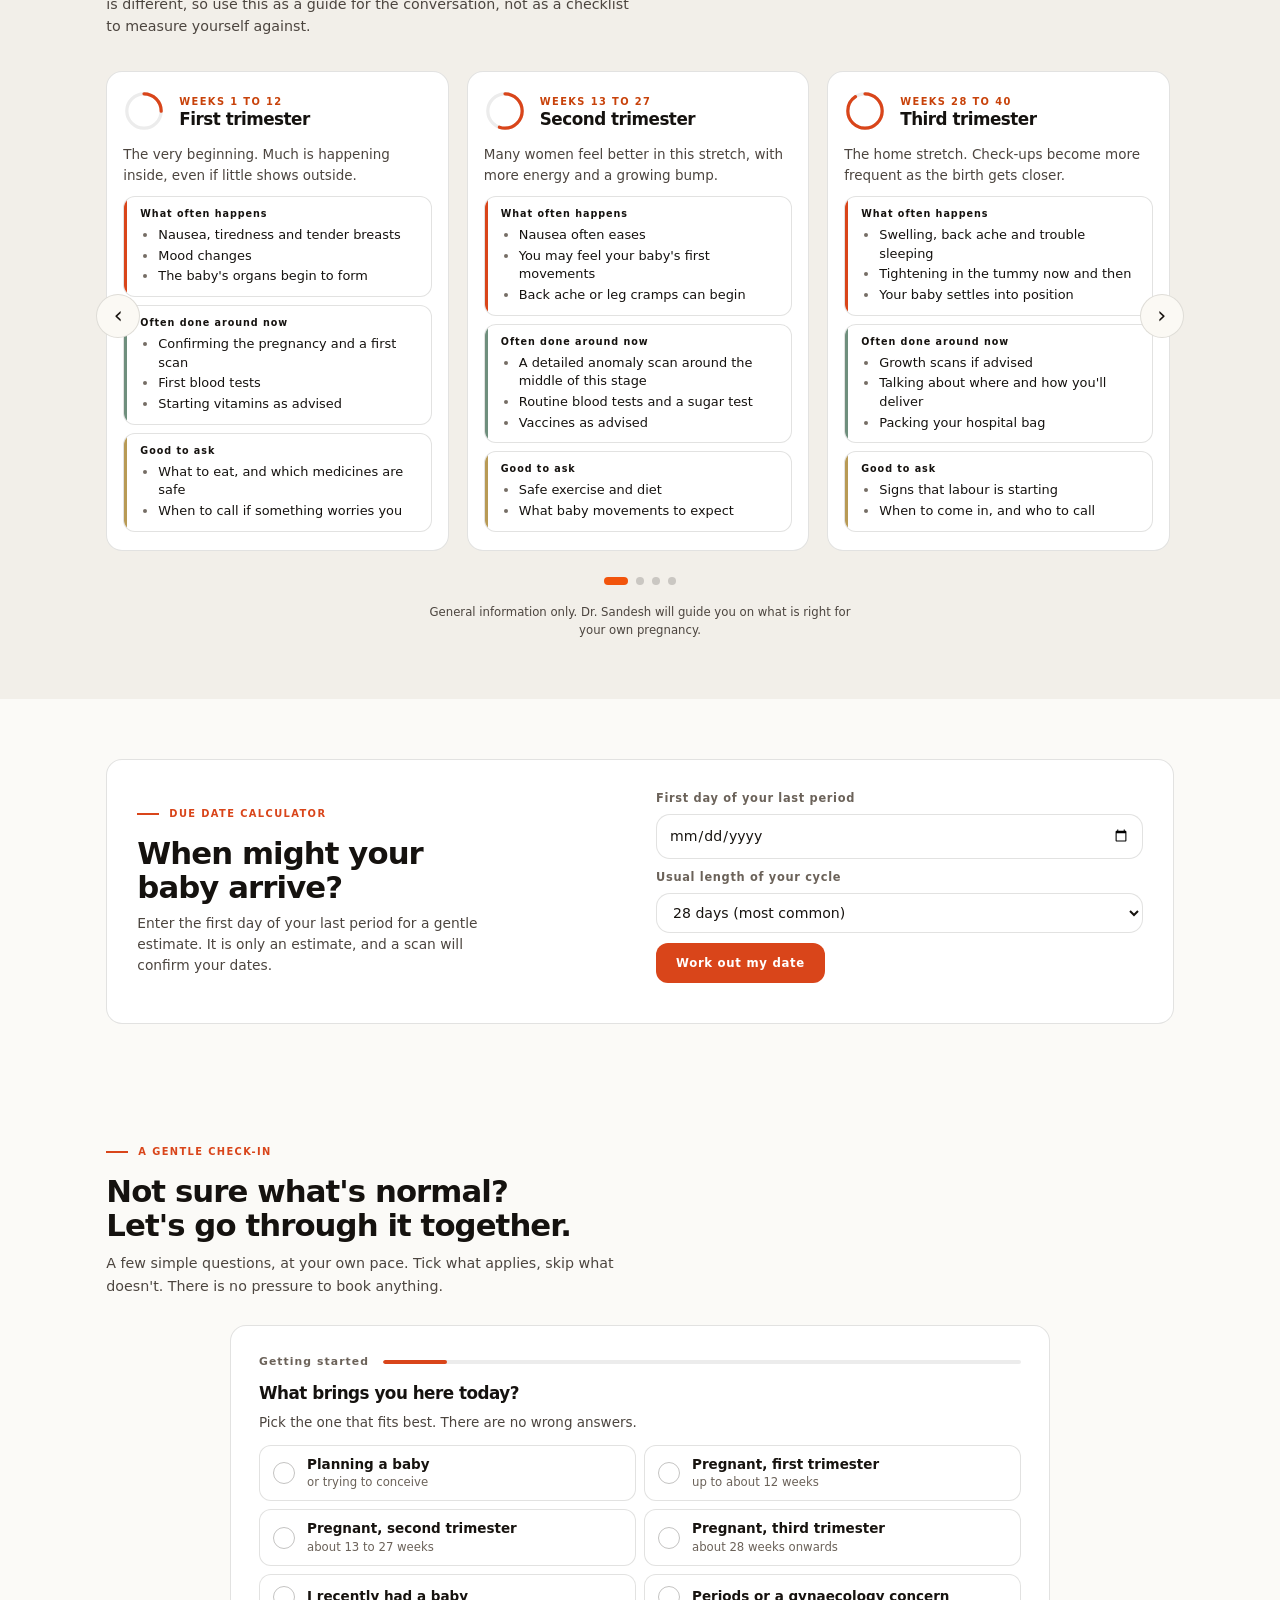
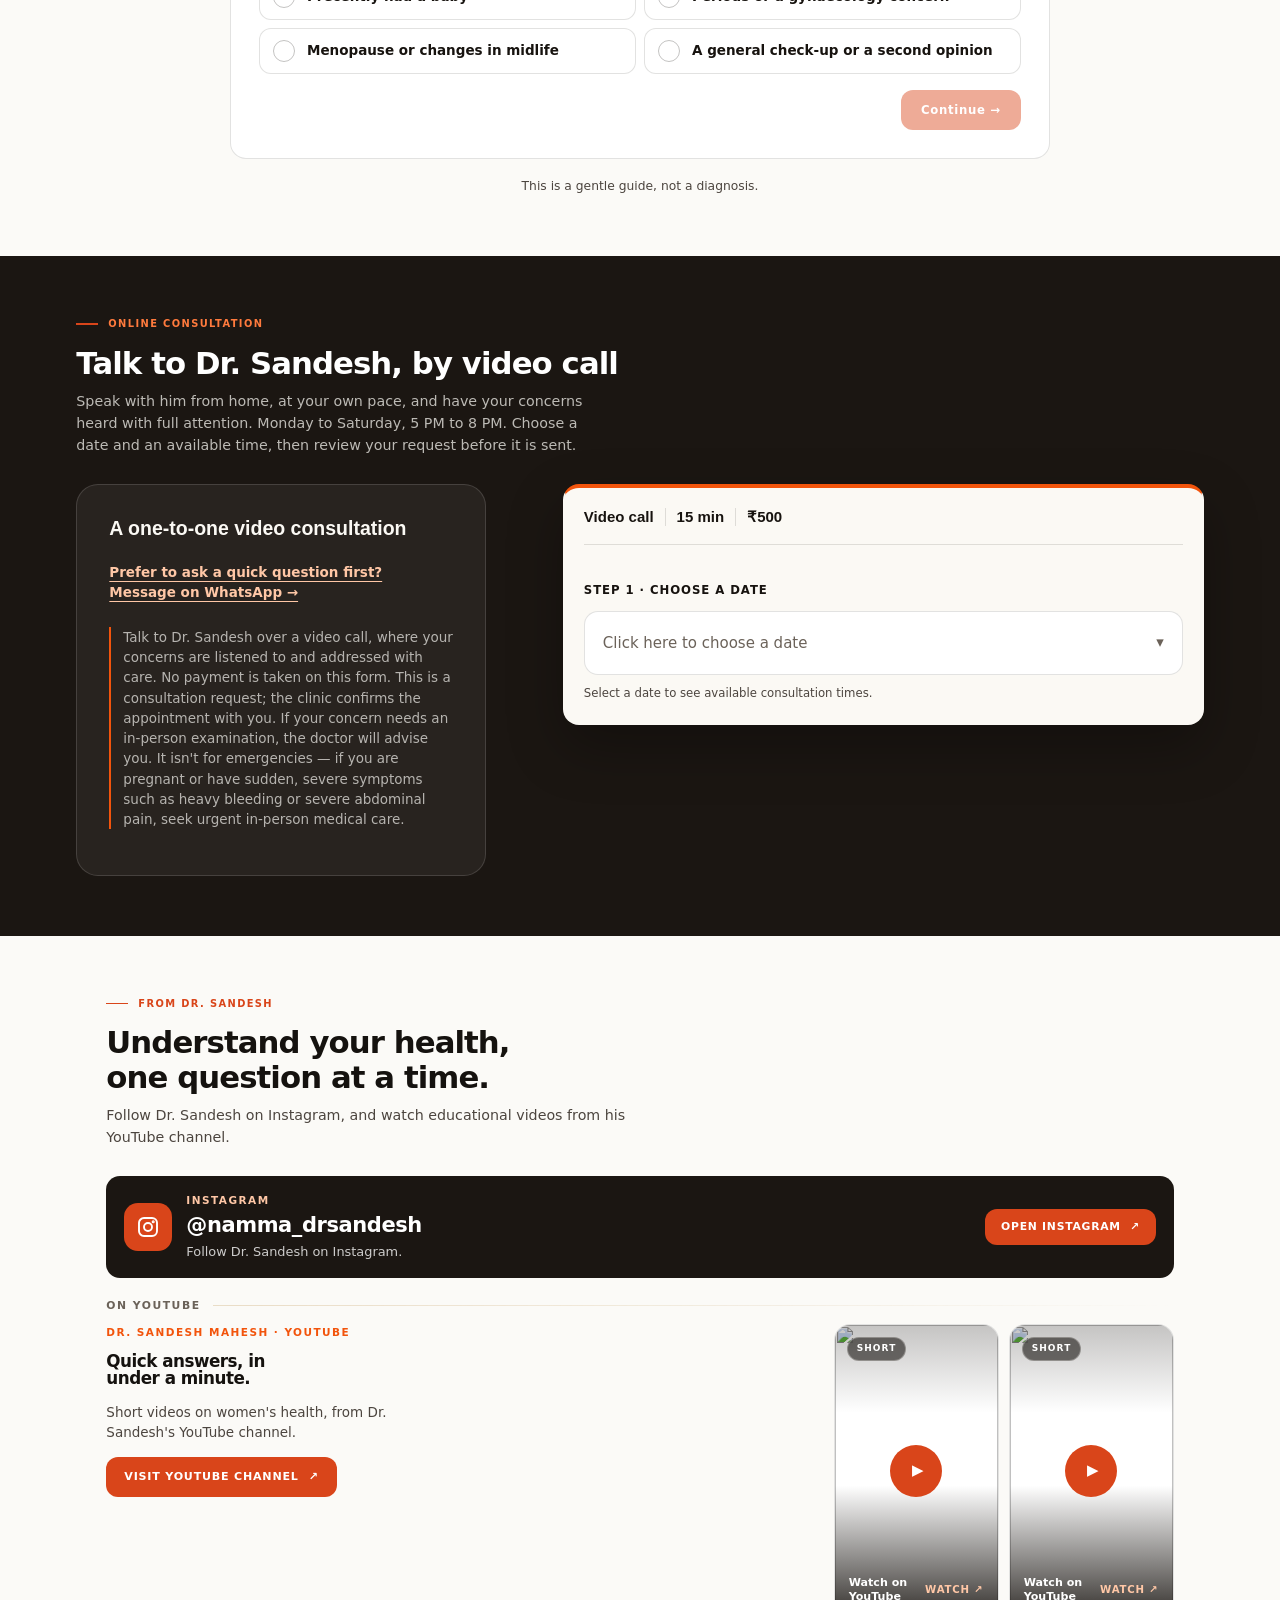
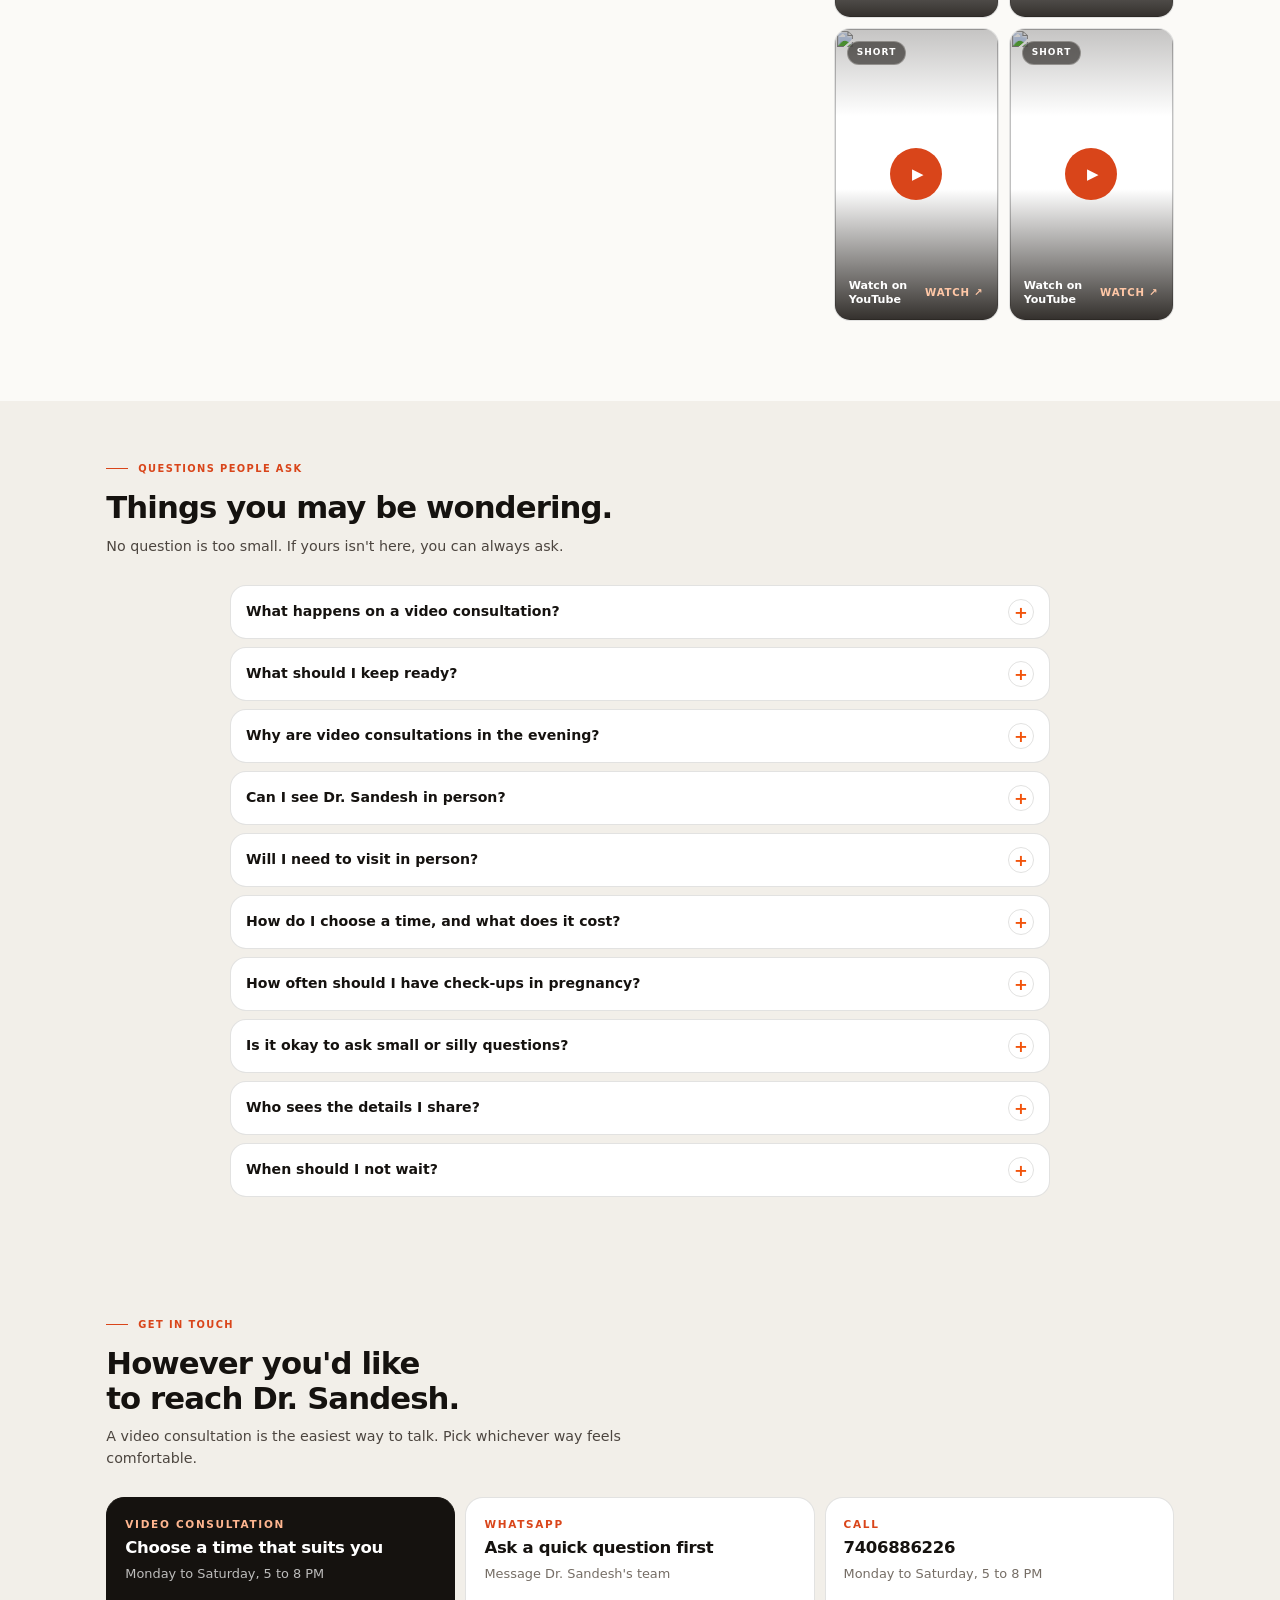
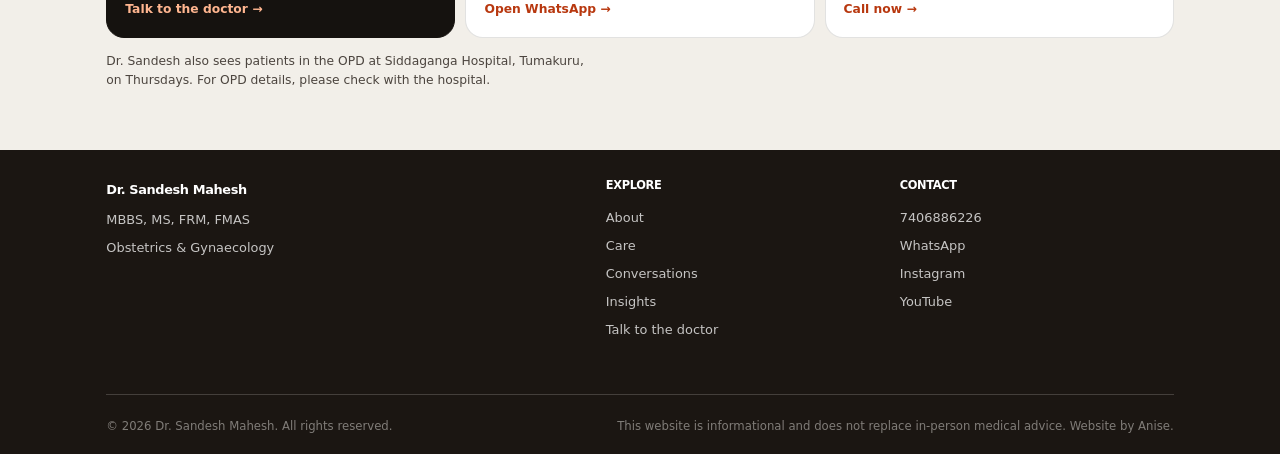
==== commit 046995da: "Add files via upload" ====
--- a/index.html
+++ b/index.html
@@ -290,7 +290,7 @@
       <details class="faq-item"><summary>How do I choose a time, and what does it cost?</summary><div class="faq-body"><p>Choose a date and an available time in the consultation section. It is listed as a 15-minute consultation for ₹500. No payment is taken on the form, and the clinic confirms your appointment with you.</p></div></details>
       <details class="faq-item"><summary>How often should I have check-ups in pregnancy?</summary><div class="faq-body"><p>A usual pattern is about once a month in the first six months, every two weeks from about 28 weeks, and weekly in the last month. Your doctor will set the exact pattern for you.</p></div></details>
       <details class="faq-item"><summary>Is it okay to ask small or silly questions?</summary><div class="faq-body"><p>Yes, always. Small questions are often the ones that bring the most peace of mind.</p></div></details>
-      <details class="faq-item"><summary>Who sees the details I share?</summary><div class="faq-body"><p>What you share in the check-in or the booking form is used only so the clinic can get back to you. It is meant to be seen by Dr. Sandesh's team, and not by other visitors.</p></div></details>
+      <details class="faq-item"><summary>Who sees the details I share?</summary><div class="faq-body"><p>What you share in the check-in or the booking form is shared only with Dr. Sandesh's team, and not with other visitors.</p></div></details>
       <details class="faq-item"><summary>When should I not wait?</summary><div class="faq-body"><p>Heavy bleeding, severe pain, fluid leaking, a baby moving much less than usual, a severe headache with blurred vision, fits, fainting, chest pain or trouble breathing need urgent in-person care. Please go to the nearest hospital or call your doctor straight away.</p></div></details>
     </div>
   </div>
--- a/css/final.css
+++ b/css/final.css
@@ -417,3 +417,43 @@
 .hero{display:flex;align-items:center;min-height:100vh;min-height:100svh;padding:132px 0 48px}
 @media(min-width:881px){.hero{padding:96px 0 48px;min-height:100vh;min-height:100svh}}
 @media(max-width:900px){.hero{align-items:center}}
+
+/* ---------- hero: content spread over the full screen ----------
+   Headline group sits at the top; the buttons and info row sit at the bottom;
+   the video shows in between. */
+.hero{align-items:stretch;padding:142px 0 calc(34px + env(safe-area-inset-bottom,0px))}
+@media(min-width:881px){.hero{padding:104px 0 52px}}
+.hero .container{display:flex;flex-direction:column;flex:1 1 auto;width:100%}
+.hero .hero-inner{display:flex;flex-direction:column;flex:1 1 auto;max-width:820px}
+.hero .hero-cta{margin-top:auto;padding-top:28px}
+.hero .hero-meta{margin-top:18px}
+
+/* ---------- hero: bold, natural layout (final) ----------
+   Content flows from the top in larger type, buttons full width on phones,
+   and the hero covers almost the whole first screen so the next section just peeks in. */
+.hero{align-items:flex-start;min-height:calc(100vh - 40px);min-height:calc(100svh - 40px);padding:152px 0 60px}
+.hero .container{display:block;flex:none}
+.hero .hero-inner{display:block;max-width:820px}
+.hero-kicker{font-size:.78rem;letter-spacing:.17em;margin:0 0 24px}
+body.studio .hero h1{font-size:clamp(2.35rem,11.4vw,3.15rem);line-height:1.06;letter-spacing:-.04em}
+.hero-sub{font-size:1.12rem;line-height:1.55;margin-top:26px;max-width:40ch}
+.hero .hero-cta{margin-top:36px;padding-top:0;gap:12px}
+.hero .hbtn{padding:17px 26px;font-size:1.02rem;border-radius:14px}
+.hero .hero-cta .hbtn{flex:1 1 100%}
+.hero .hero-meta{margin-top:34px;font-size:.98rem;gap:6px 22px}
+@media(min-width:881px){
+  .hero{align-items:center;min-height:100vh;min-height:100svh;padding:110px 0 64px}
+  body.studio .hero h1{font-size:clamp(2.6rem,5.2vw,4.4rem)}
+  .hero-sub{font-size:1.2rem;margin-top:22px}
+  .hero .hero-cta .hbtn{flex:0 0 auto;padding:15px 26px;font-size:1rem}
+  .hero .hero-meta{margin-top:30px;font-size:.92rem}
+}
+@media(max-width:900px) and (max-height:780px){
+  .hero{padding:140px 0 36px}
+  .hero-kicker{margin-bottom:16px}
+  body.studio .hero h1{font-size:clamp(2.1rem,10.4vw,2.8rem)}
+  .hero-sub{margin-top:18px;font-size:1.05rem}
+  .hero .hero-cta{margin-top:26px}
+  .hero .hbtn{padding:14px 22px}
+  .hero .hero-meta{margin-top:22px}
+}
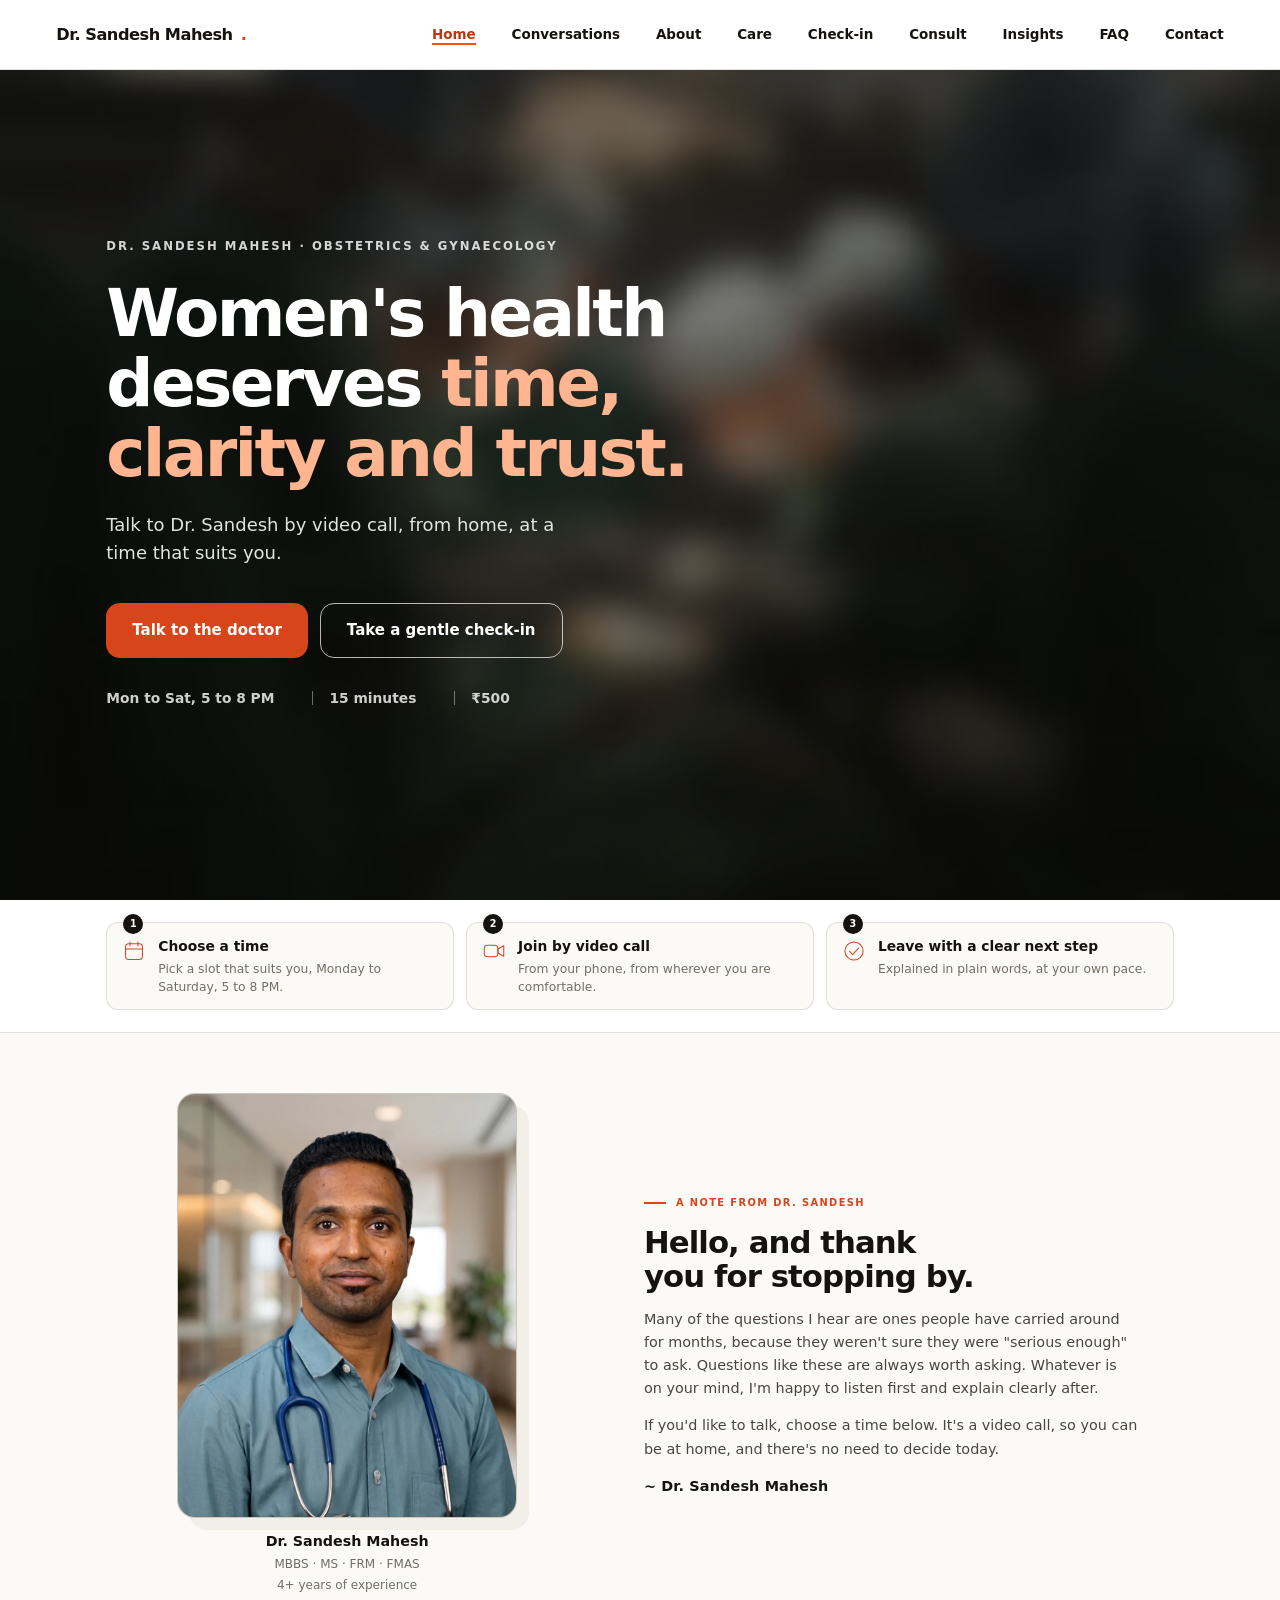
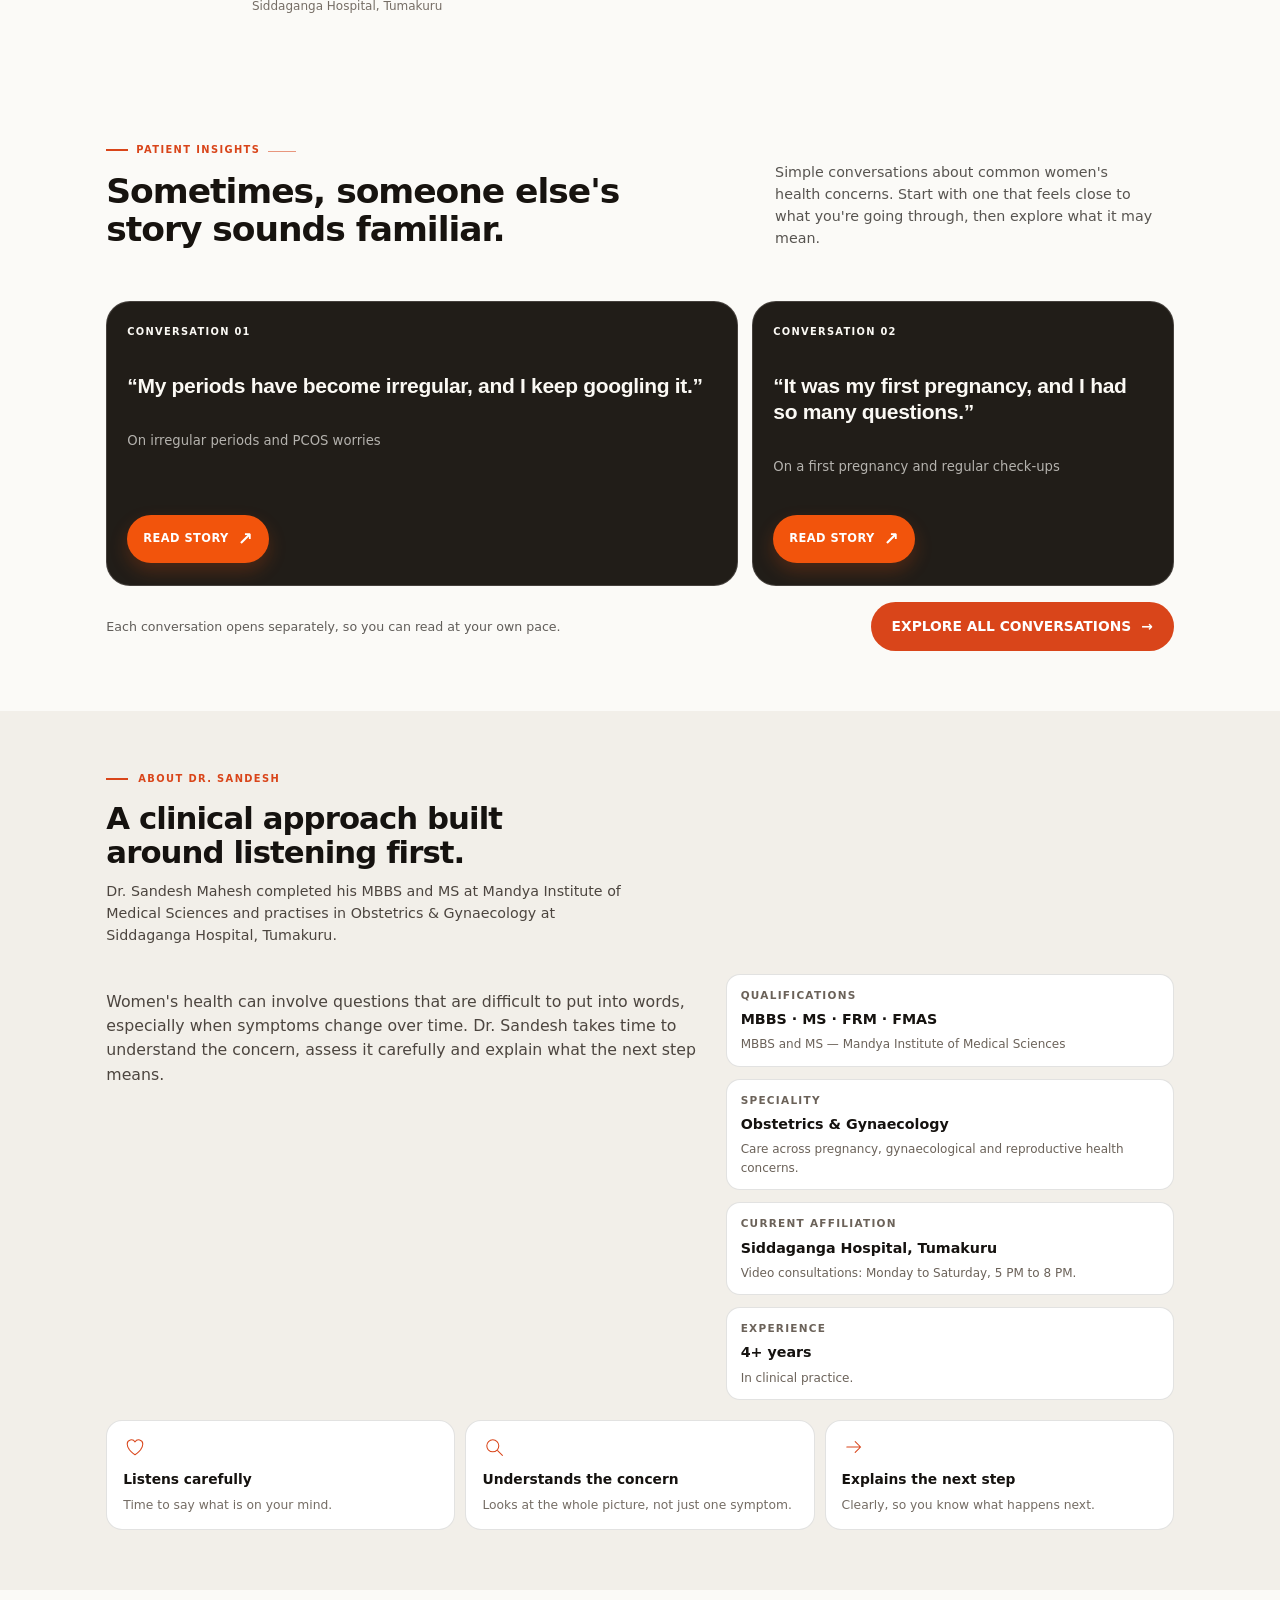
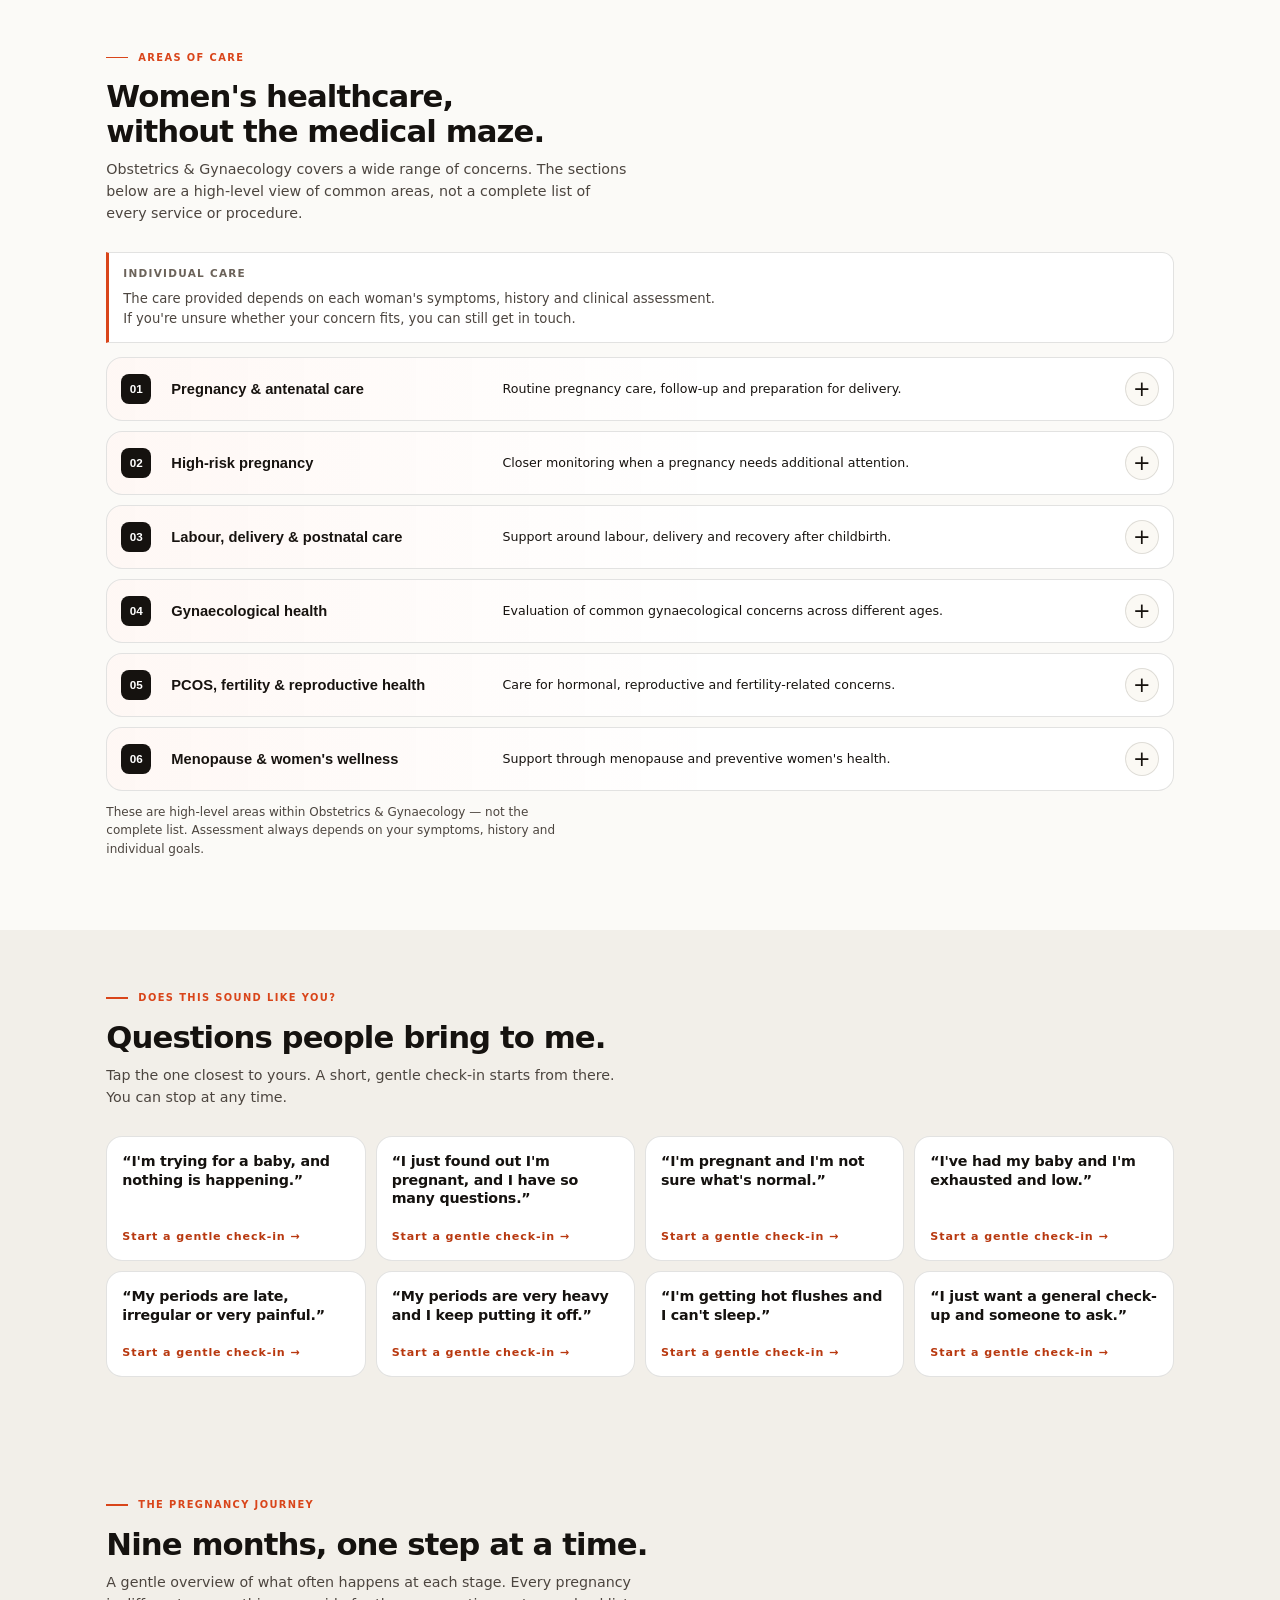
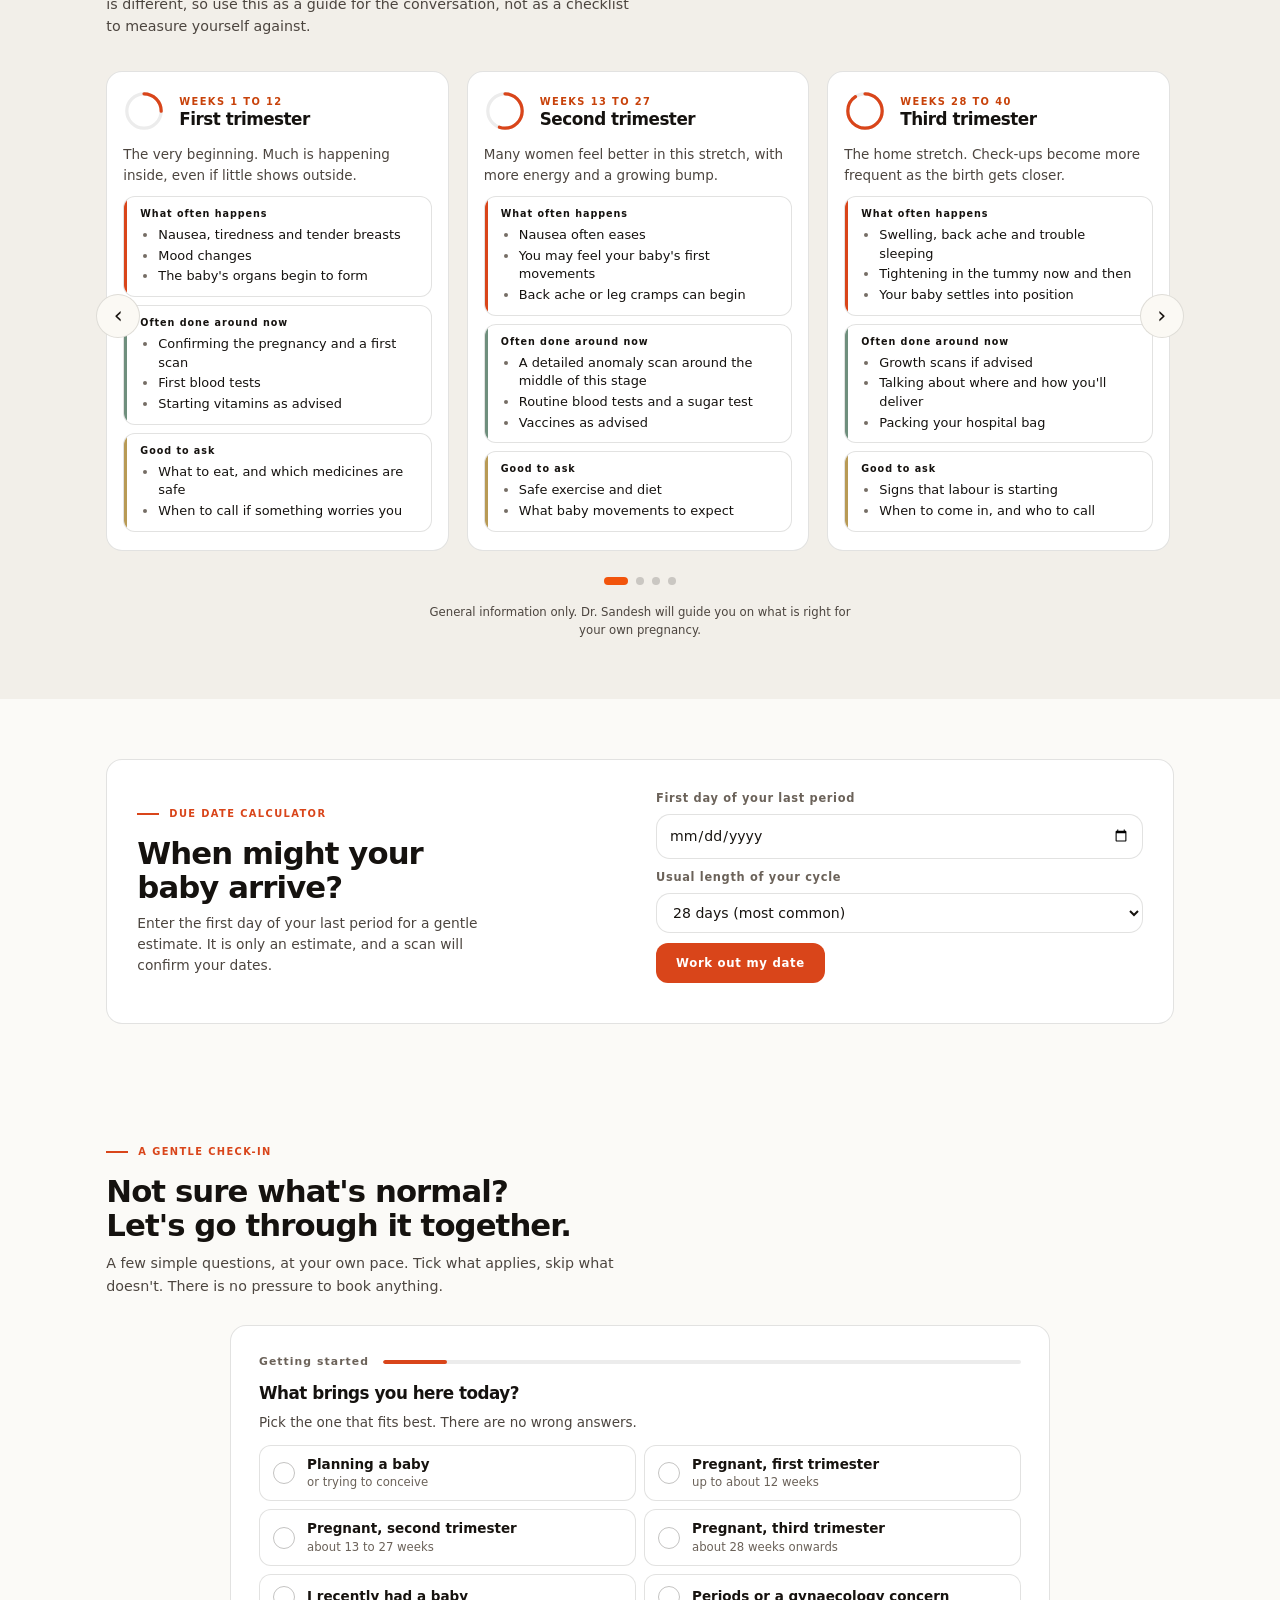
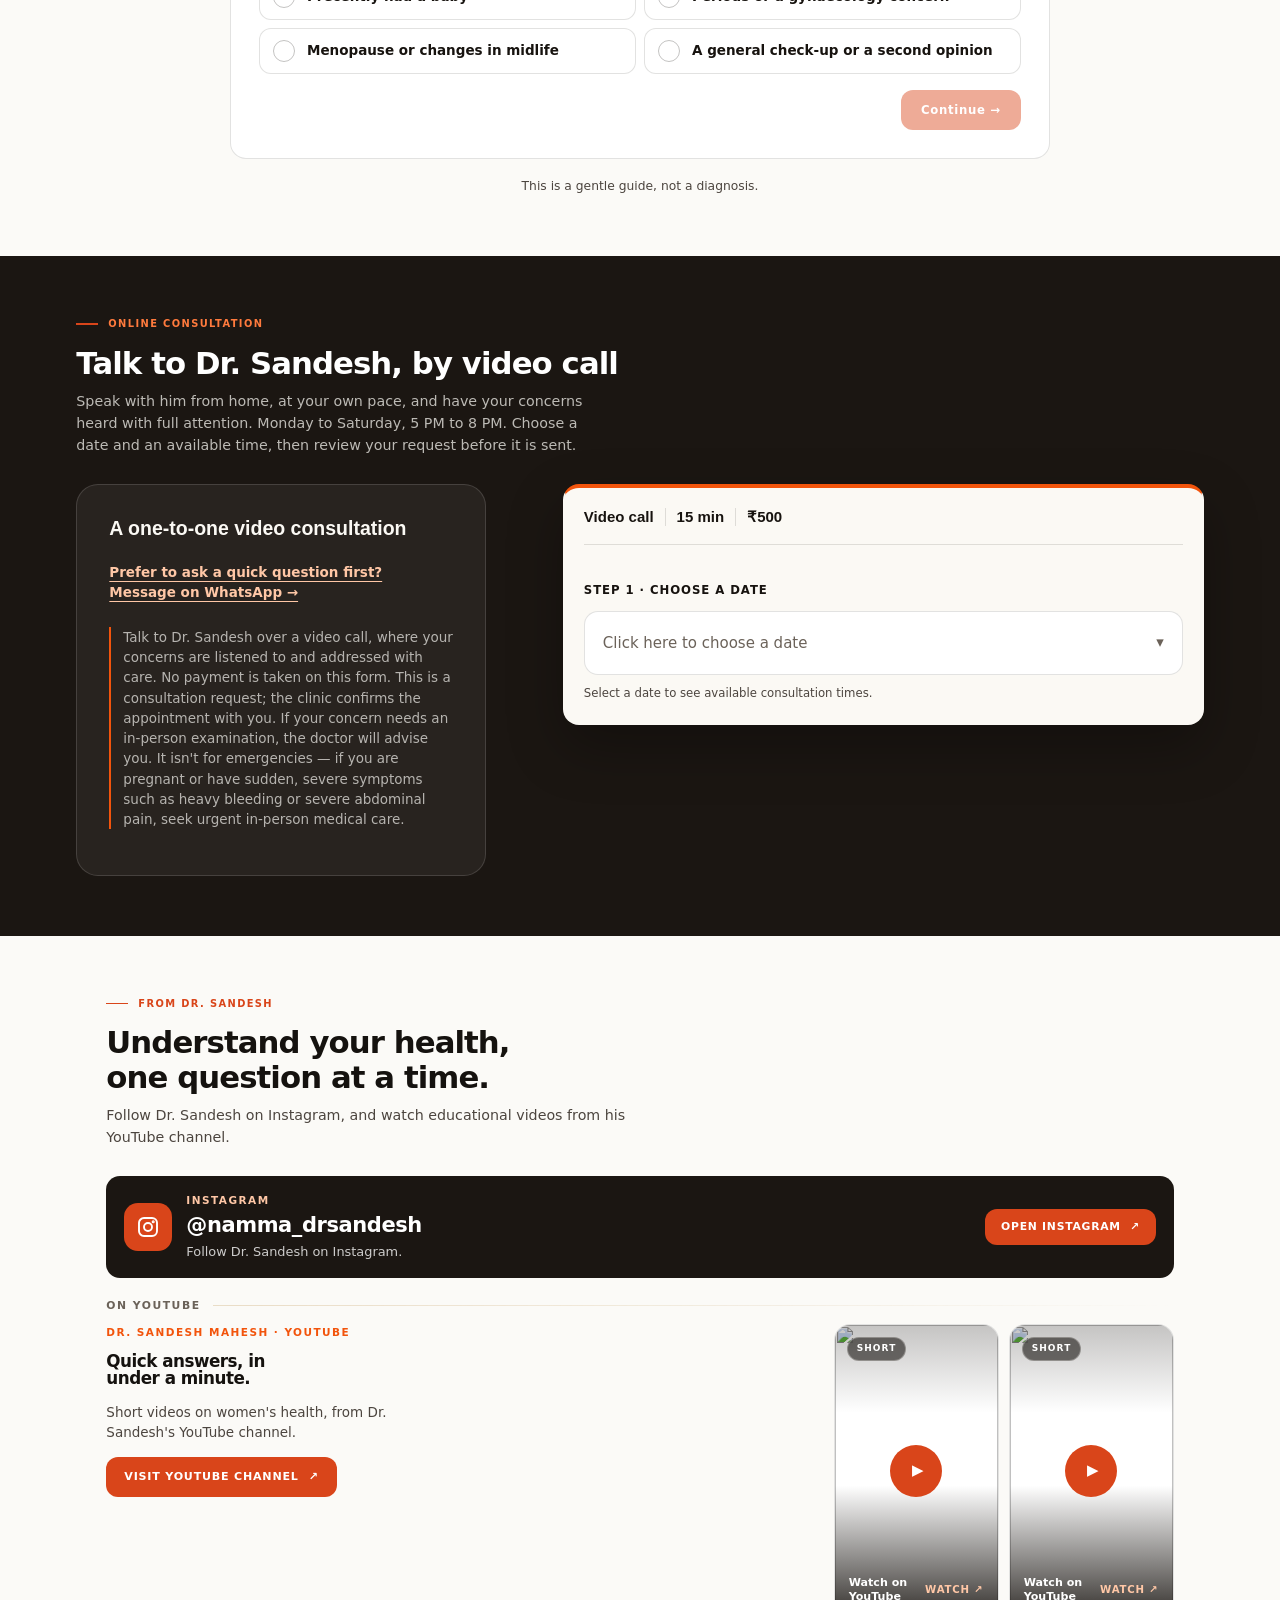
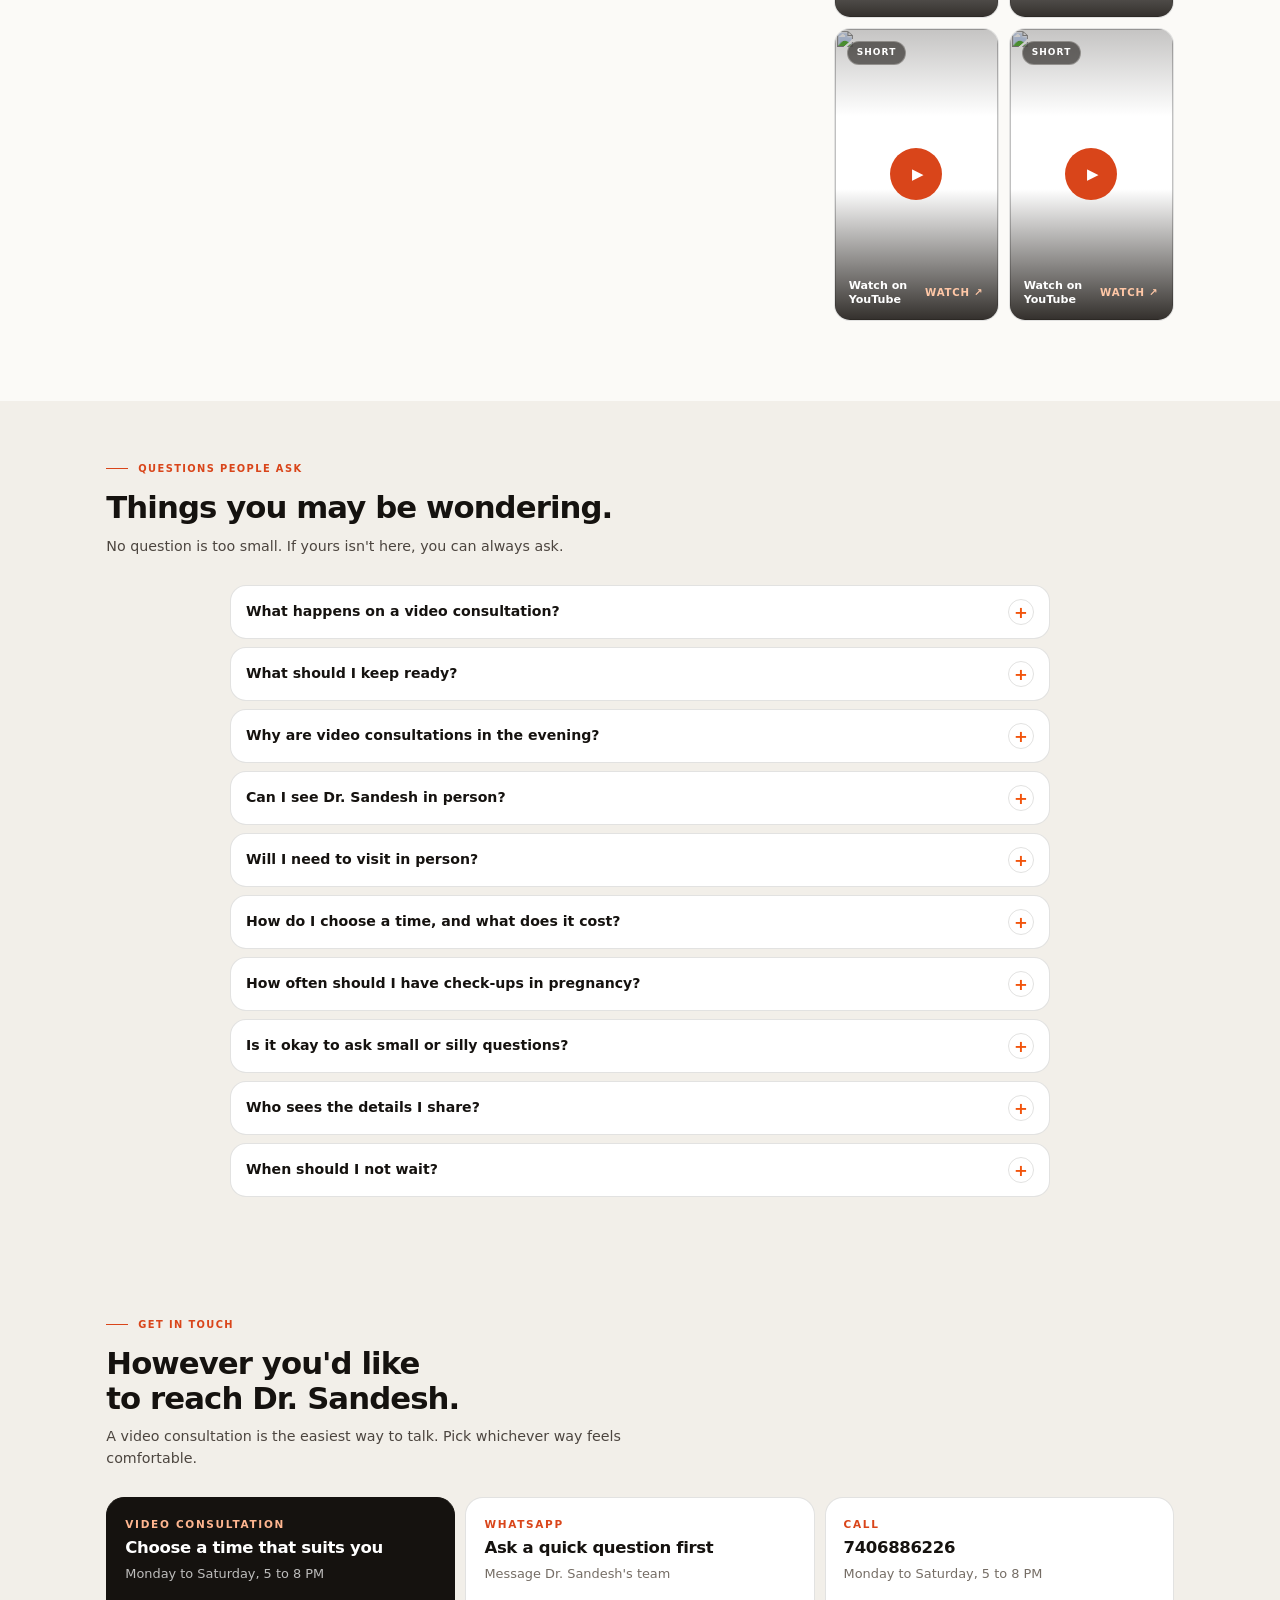
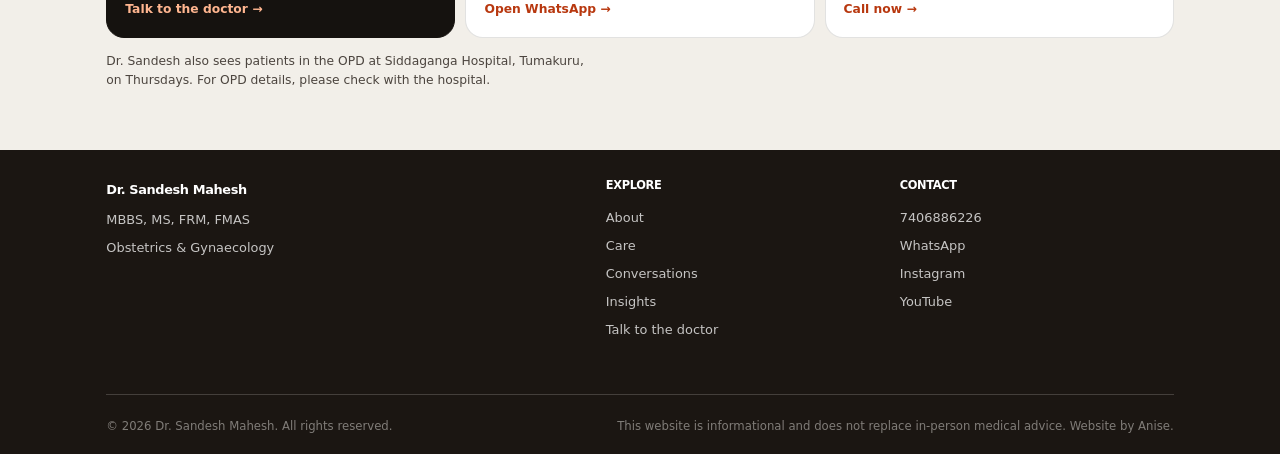
==== commit 7033e521: "Fix hidden homepage sections with standalone reveal observer" ====
--- a/index.html
+++ b/index.html
@@ -338,5 +338,6 @@
 <script src="js/videos.js"></script>
 <script src="js/journey.js"></script>
 <script src="js/sandesh.js"></script>
+ <script src="js/reveal.js"></script>
 </body>
 </html>
--- a/css/checkin.css
+++ b/css/checkin.css
@@ -69,3 +69,4 @@
 .ci-grid-many{grid-template-columns:1fr 1fr}
 .ci-other-big textarea{min-height:110px}
 @media(max-width:640px){.ci-grid-many{grid-template-columns:1fr}}
+.ci-fine{margin:14px 0 0;font-size:.82rem;color:var(--text-dim)}
